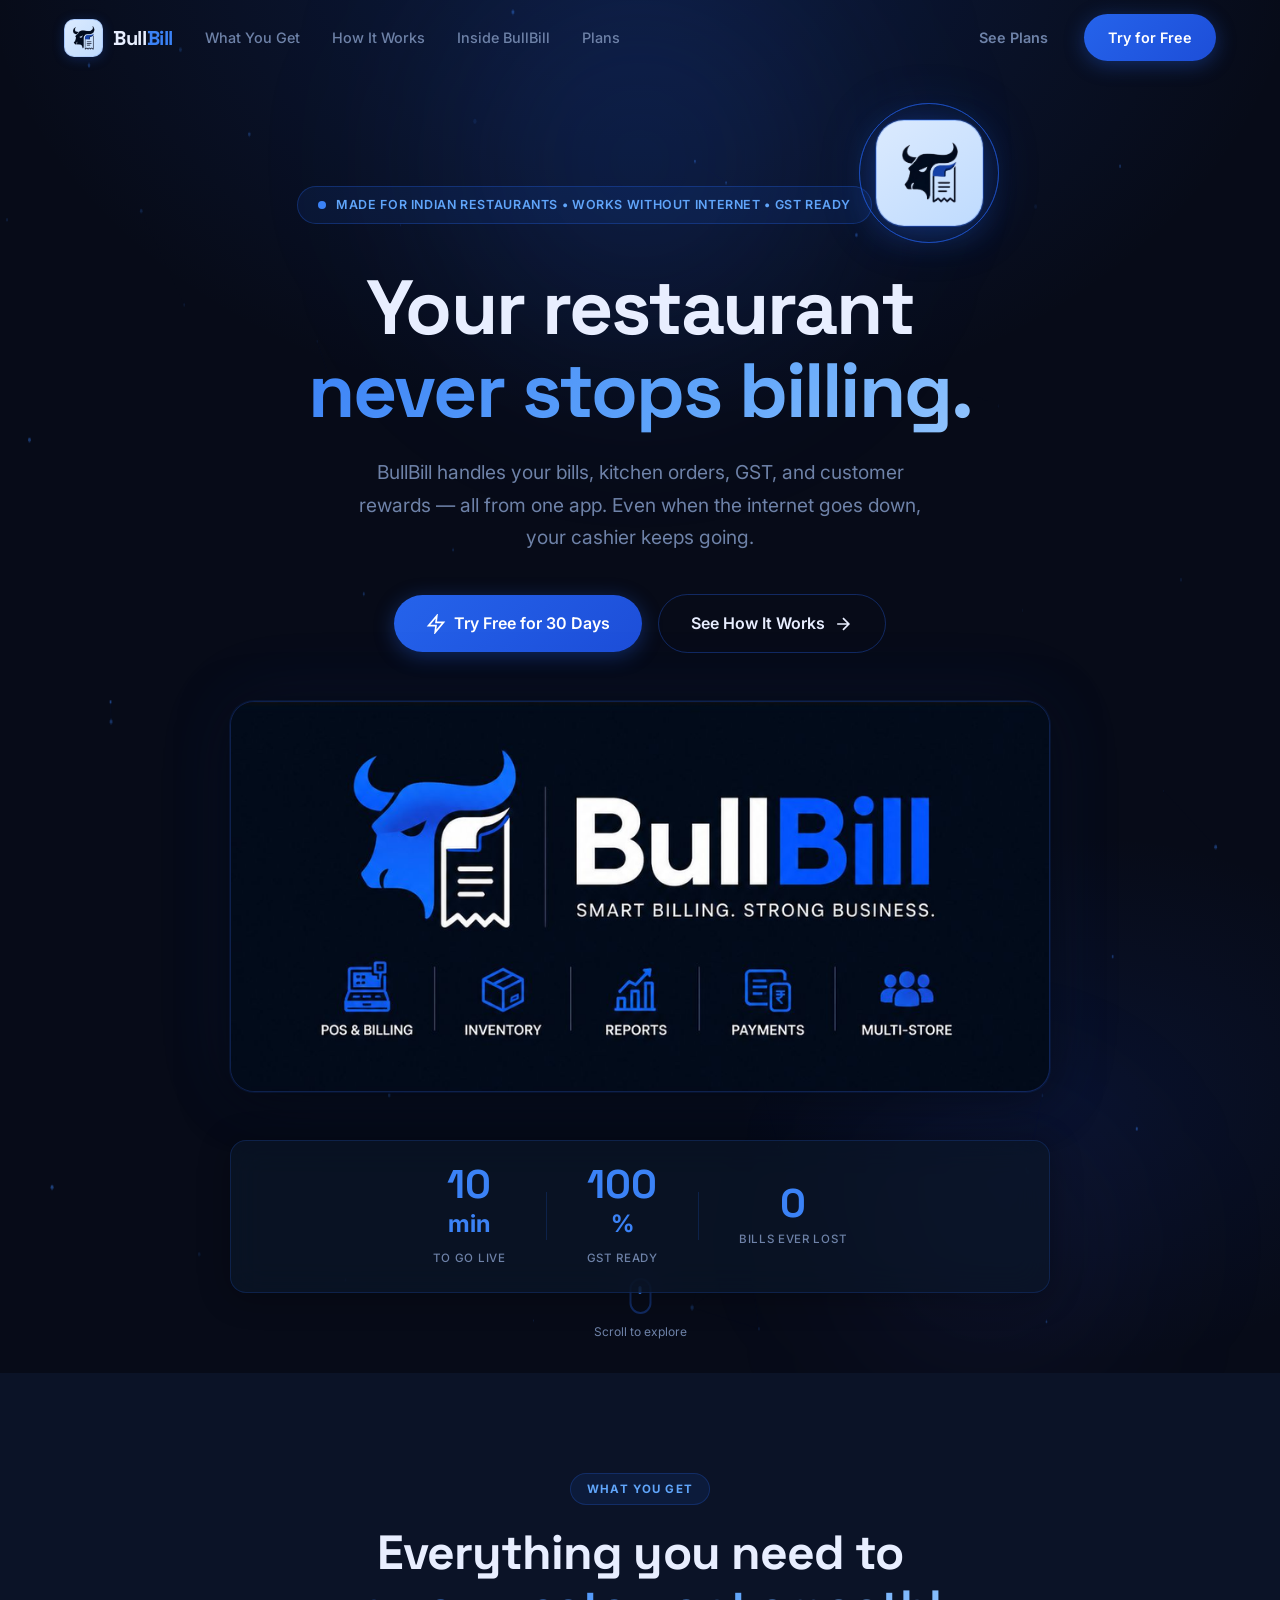
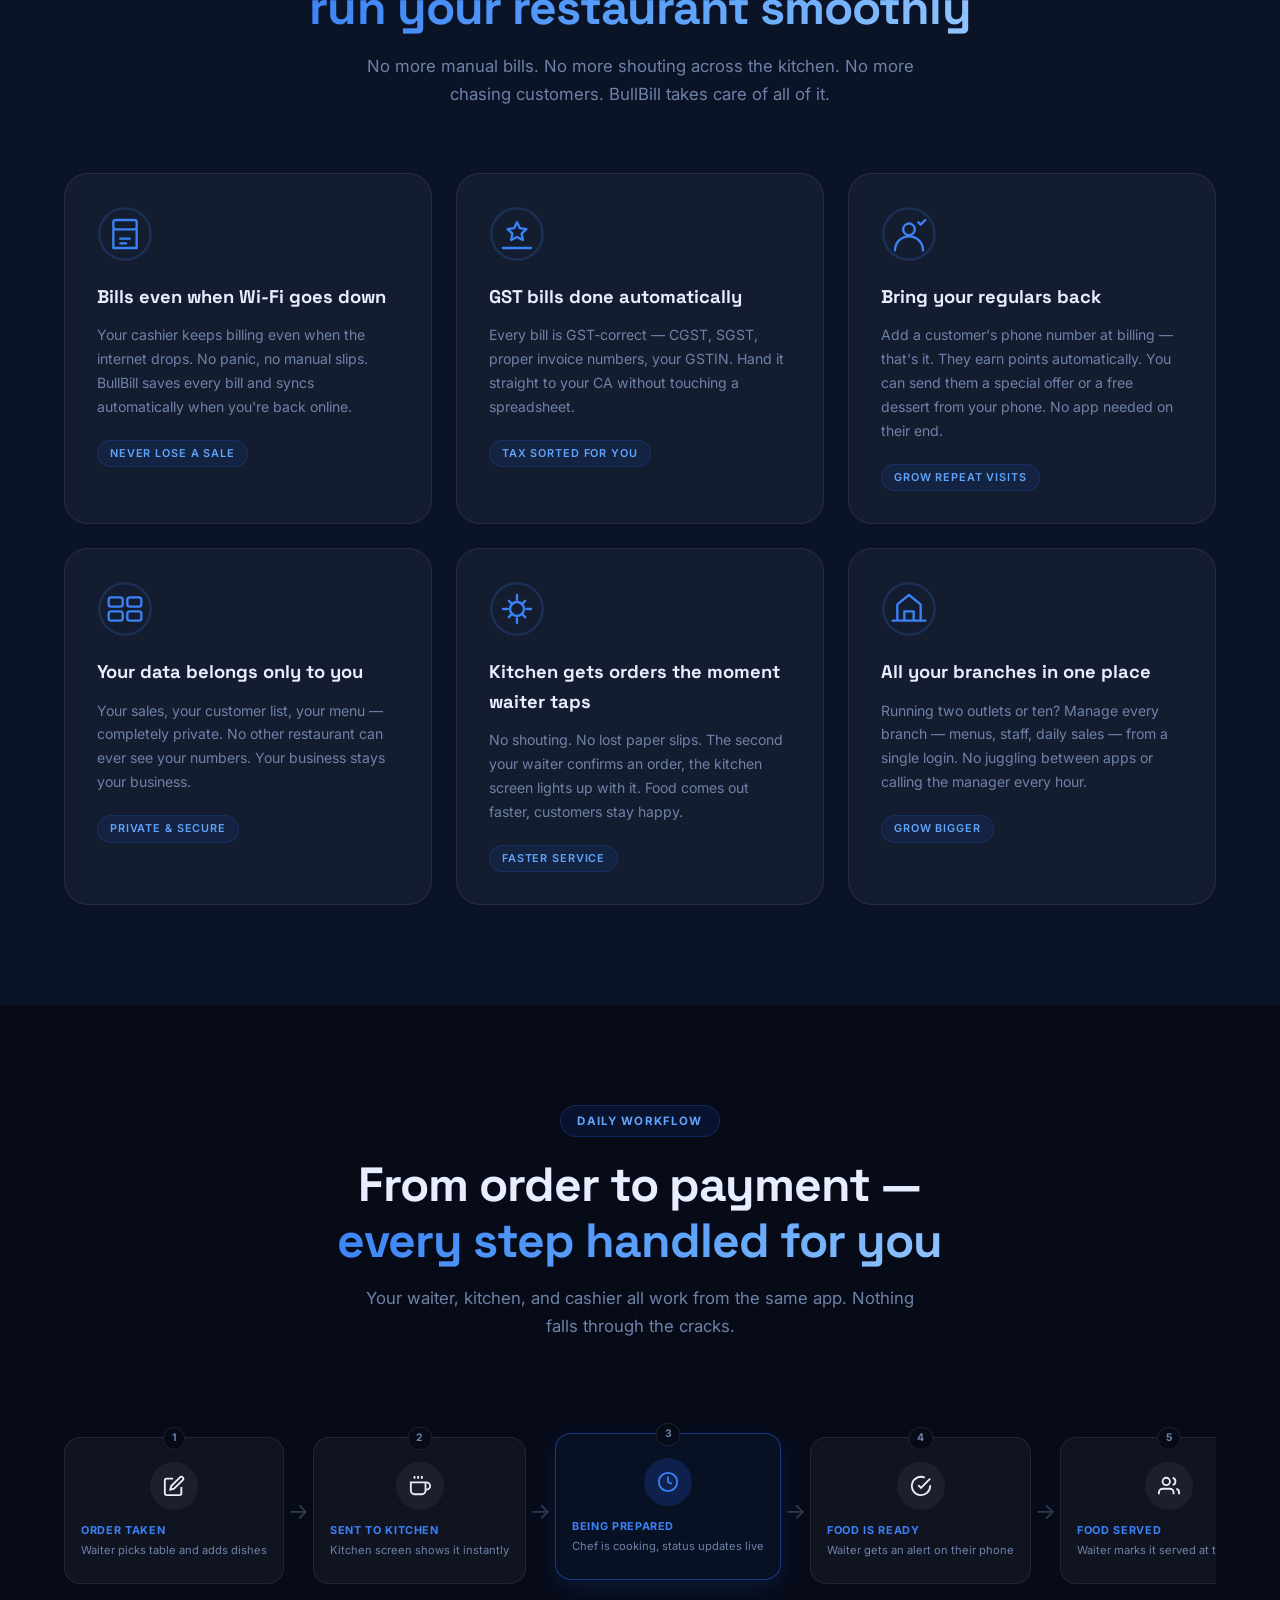
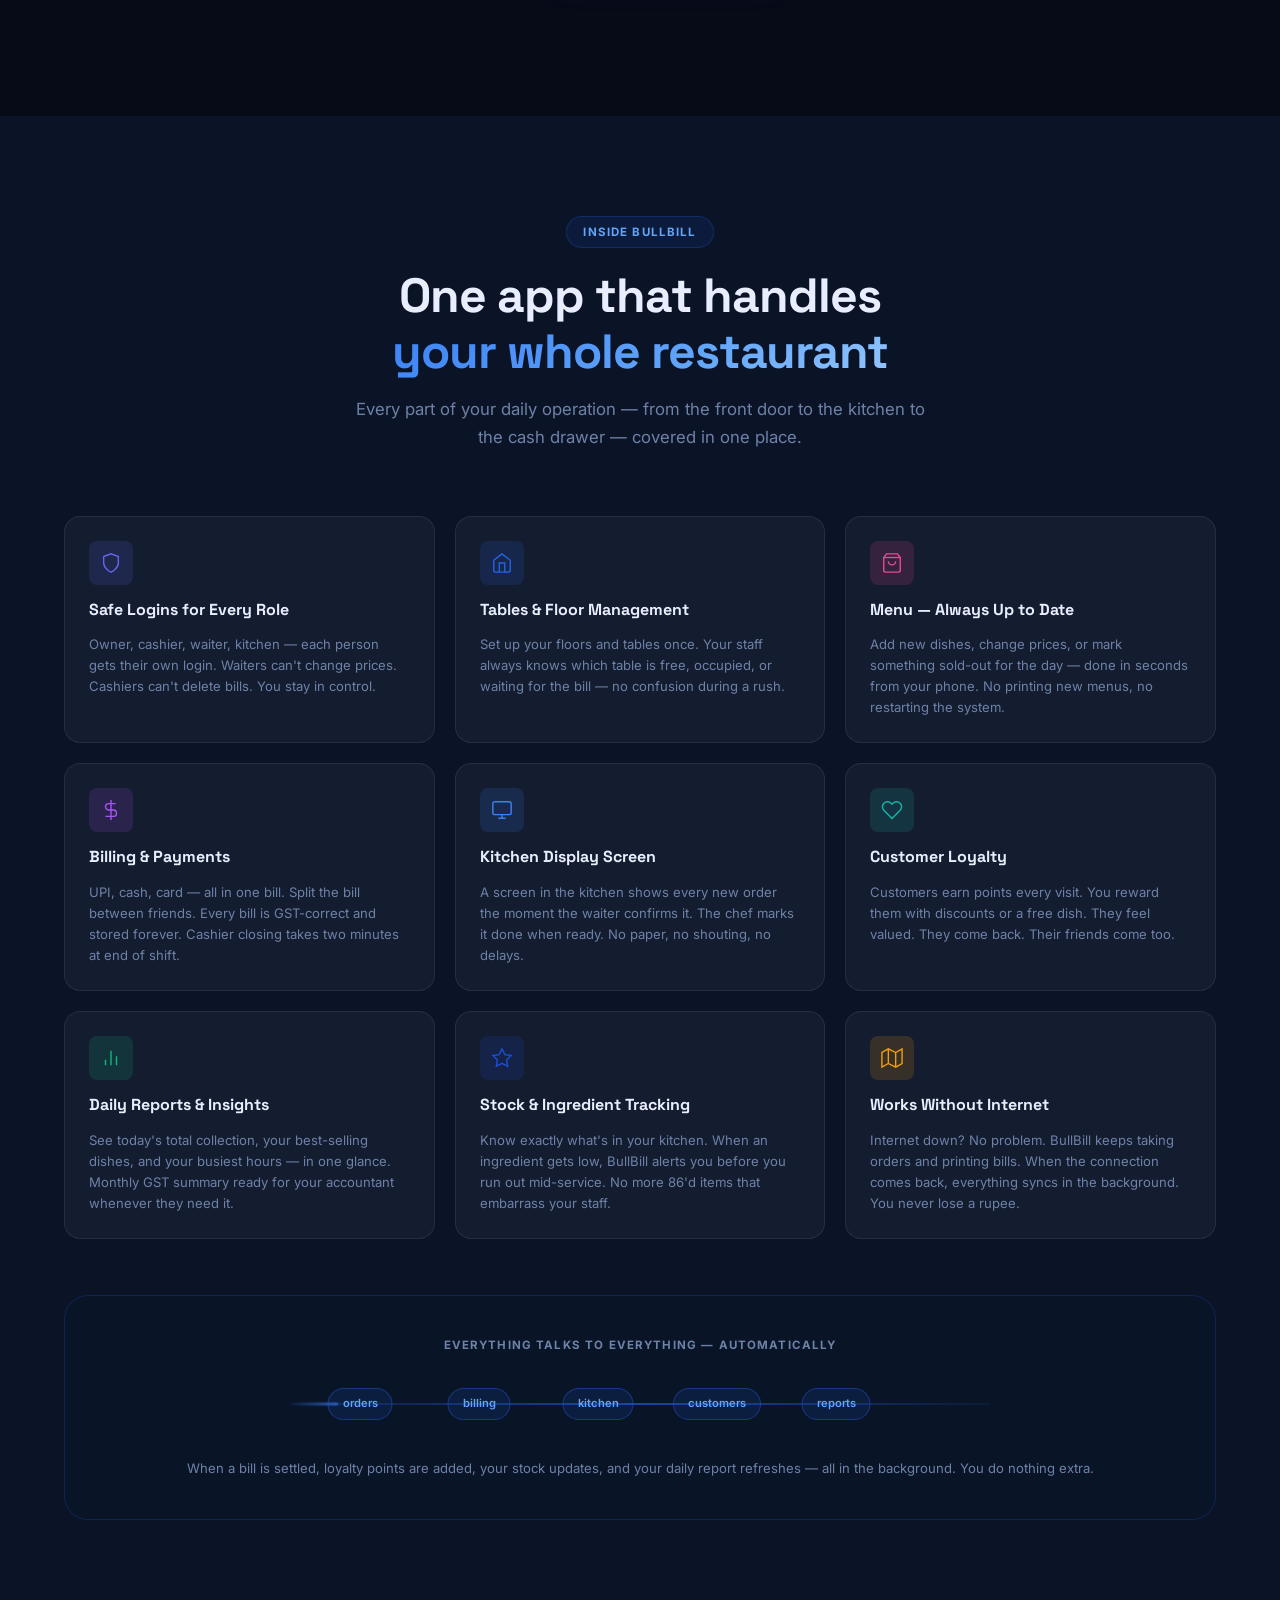
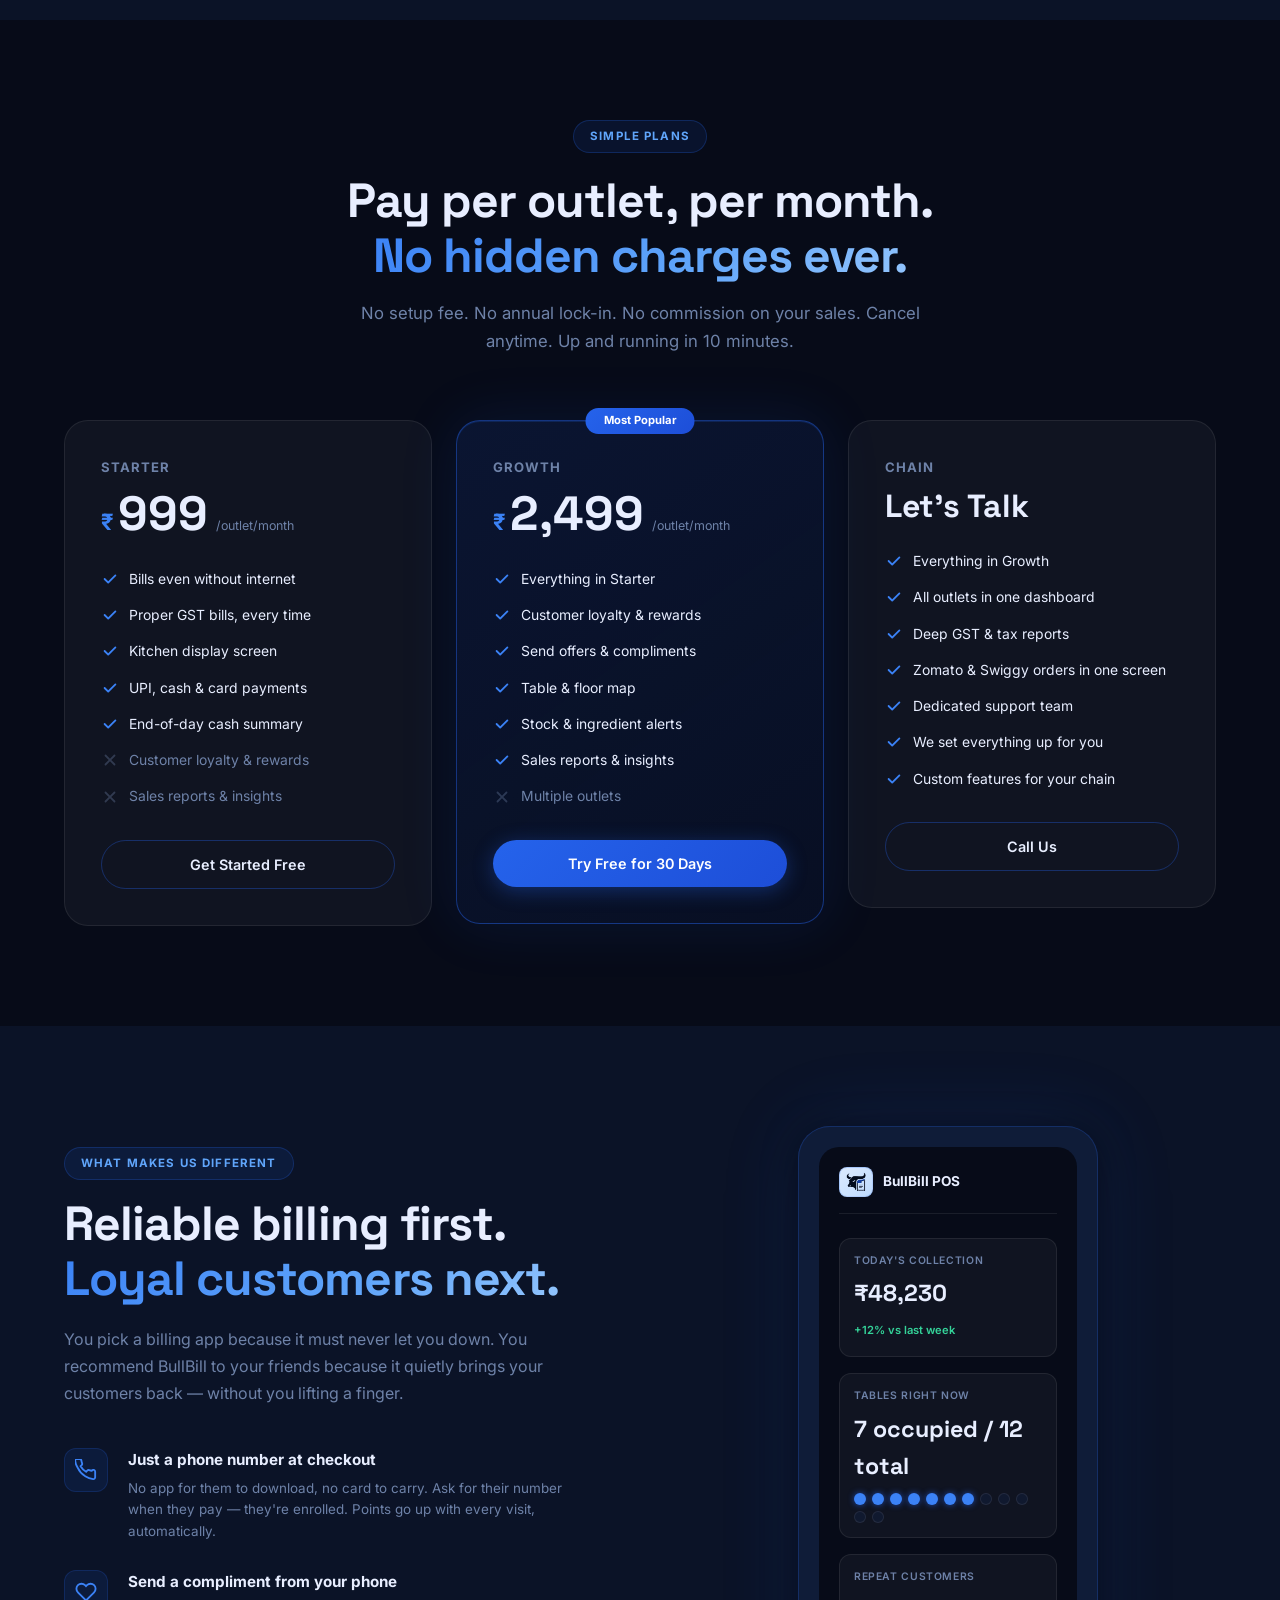
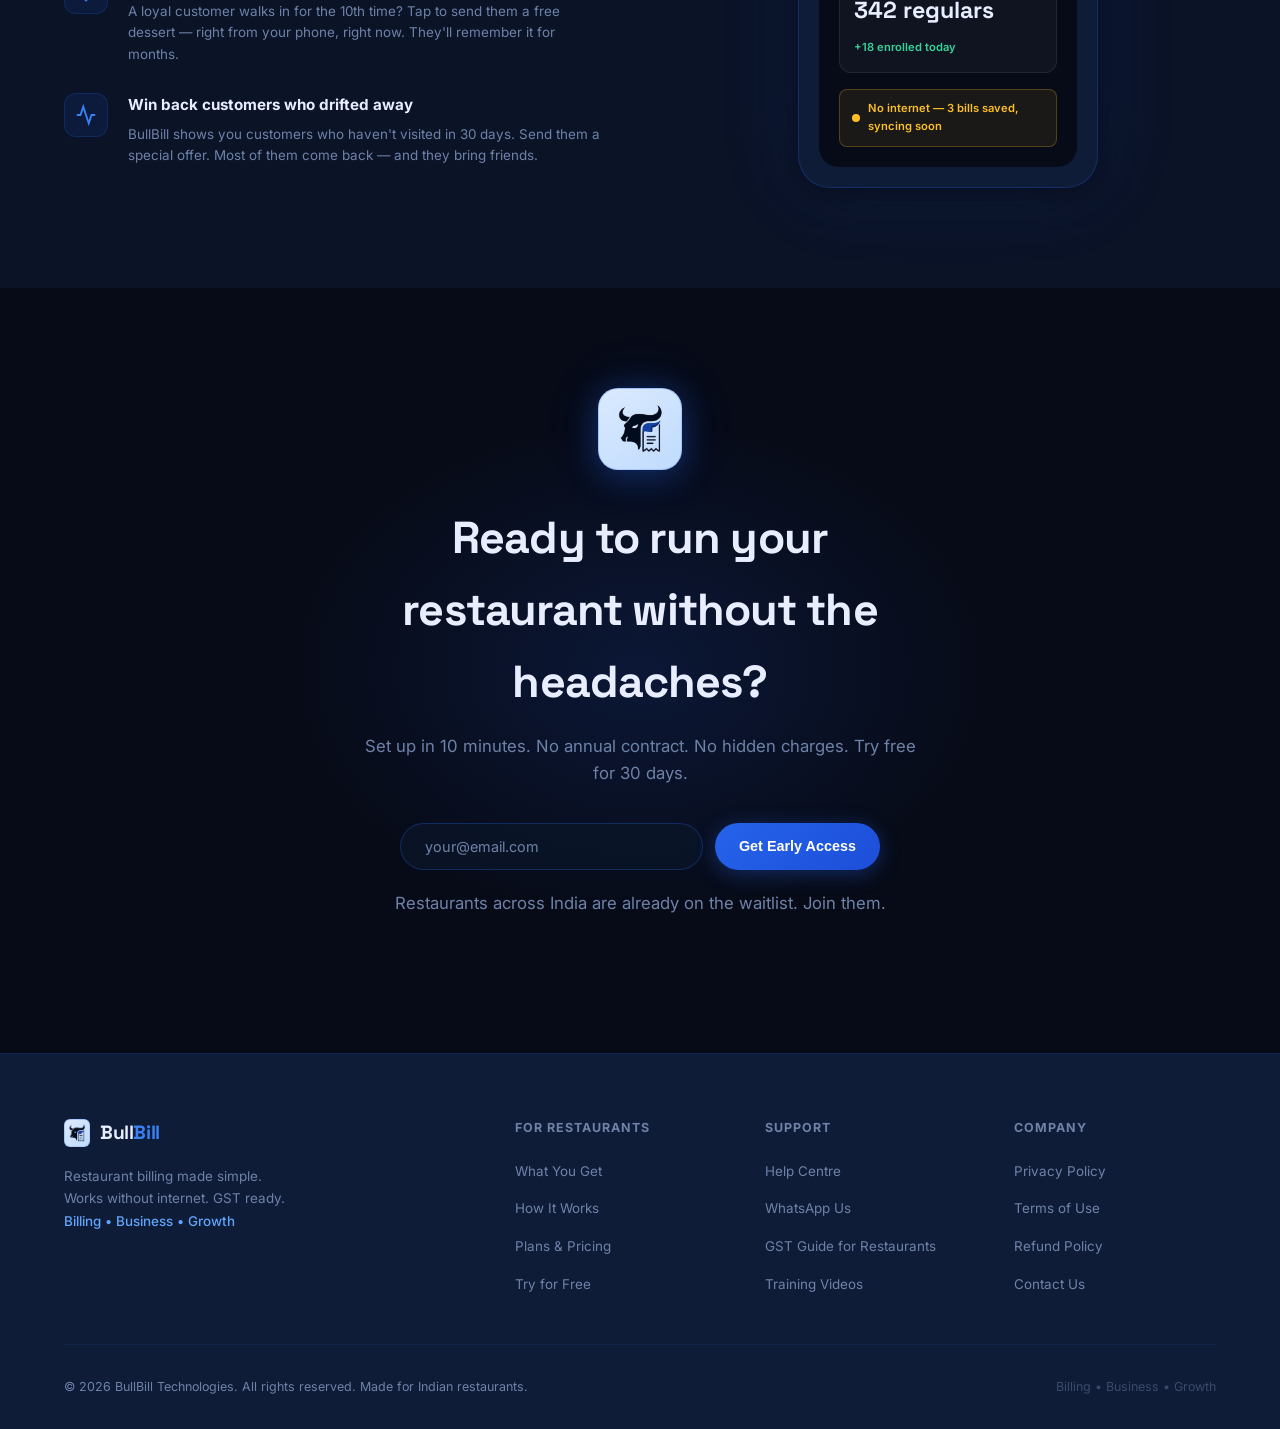
==== index.html @ 0c3f4cb0 "changes" ====
<!DOCTYPE html>
<html lang="en">
<head>
  <meta charset="UTF-8" />
  <meta name="viewport" content="width=device-width, initial-scale=1.0" />
  <title>BullBill — Billing App for Indian Restaurants</title>
  <meta name="description" content="BullBill is the billing app Indian restaurant owners trust. Works without internet, prints GST bills, manages tables and kitchen orders, and brings customers back with loyalty rewards." />
  <link rel="icon" type="image/png" href="assets/images/logo-icon.png" />
  <link rel="preconnect" href="https://fonts.googleapis.com" />
  <link rel="preconnect" href="https://fonts.gstatic.com" crossorigin />
  <link href="https://fonts.googleapis.com/css2?family=Inter:wght@300;400;500;600;700;800;900&family=Space+Grotesk:wght@400;500;600;700&display=swap" rel="stylesheet" />
  <link rel="stylesheet" href="assets/css/styles.css" />
</head>
<body>

  <!-- ─── NAVBAR ──────────────────────────────────────────────────── -->
  <nav class="navbar" id="navbar">
    <div class="nav-container">
      <a href="#" class="nav-logo">
        <div class="logo-badge">
          <img src="assets/images/logo-icon.png" alt="BullBill" class="logo-img" />
        </div>
        <span class="logo-wordmark">Bull<span>Bill</span></span>
      </a>
      <ul class="nav-links">
        <li><a href="#features">What You Get</a></li>
        <li><a href="#how-it-works">How It Works</a></li>
        <li><a href="#services">Inside BullBill</a></li>
        <li><a href="#pricing">Plans</a></li>
      </ul>
      <div class="nav-cta">
        <a href="#pricing" class="btn btn-ghost">See Plans</a>
        <a href="#contact" class="btn btn-primary">Try for Free</a>
      </div>
      <button class="nav-toggle" id="navToggle" aria-label="Toggle menu">
        <span></span><span></span><span></span>
      </button>
    </div>
  </nav>

  <!-- ─── HERO ────────────────────────────────────────────────────── -->
  <section class="hero" id="home">
    <canvas id="particleCanvas"></canvas>
    <div class="hero-glow hero-glow-1"></div>
    <div class="hero-glow hero-glow-2"></div>

    <div class="hero-content">
      <div class="hero-badge reveal">
        <span class="badge-dot"></span>
        Made for Indian restaurants &bull; Works without internet &bull; GST ready
      </div>

      <div class="hero-logo-wrap reveal delay-1">
        <div class="hero-logo-badge">
          <img src="assets/images/logo-icon.png" alt="BullBill" class="hero-logo" id="heroLogo" />
        </div>
        <div class="logo-ring ring-1"></div>
        <div class="logo-ring ring-2"></div>
        <div class="logo-ring ring-3"></div>
      </div>

      <h1 class="hero-title reveal delay-2">
        Your restaurant<br /><span class="gradient-text">never stops billing.</span>
      </h1>
      <p class="hero-subtitle reveal delay-3">
        BullBill handles your bills, kitchen orders, GST, and customer rewards —
        all from one app. Even when the internet goes down, your cashier keeps going.
      </p>

      <div class="hero-actions reveal delay-4">
        <a href="#contact" class="btn btn-primary btn-lg">
          <svg width="20" height="20" viewBox="0 0 24 24" fill="none" stroke="currentColor" stroke-width="2"><path d="M13 2L3 14h9l-1 8 10-12h-9l1-8z"/></svg>
          Try Free for 30 Days
        </a>
        <a href="#how-it-works" class="btn btn-outline btn-lg">
          See How It Works
          <svg width="20" height="20" viewBox="0 0 24 24" fill="none" stroke="currentColor" stroke-width="2"><path d="M5 12h14M12 5l7 7-7 7"/></svg>
        </a>
      </div>

      <!-- Brand banner showcase -->
      <div class="hero-brand-banner reveal delay-4">
        <img src="assets/images/logo-dark.png" alt="BullBill — Smart Billing. Strong Business." class="brand-banner-img" />
      </div>

      <div class="hero-stats reveal delay-5">
        <div class="stat-item">
          <span class="stat-num" data-target="10">0</span><span class="stat-unit"> min</span>
          <span class="stat-label">To Go Live</span>
        </div>
        <div class="stat-divider"></div>
        <div class="stat-item">
          <span class="stat-num" data-target="100">0</span><span class="stat-unit">%</span>
          <span class="stat-label">GST Ready</span>
        </div>
        <div class="stat-divider"></div>
        <div class="stat-item">
          <span class="stat-num" data-target="0">0</span><span class="stat-unit"></span>
          <span class="stat-label">Bills Ever Lost</span>
        </div>
      </div>
    </div>

    <div class="scroll-indicator">
      <div class="scroll-mouse">
        <div class="scroll-wheel"></div>
      </div>
      <span>Scroll to explore</span>
    </div>
  </section>

  <!-- ─── FEATURES ─────────────────────────────────────────────────── -->
  <section class="features" id="features">
    <div class="container">
      <div class="section-header">
        <span class="section-tag reveal">What You Get</span>
        <h2 class="section-title reveal delay-1">Everything you need to<br /><span class="gradient-text">run your restaurant smoothly</span></h2>
        <p class="section-subtitle reveal delay-2">No more manual bills. No more shouting across the kitchen. No more chasing customers. BullBill takes care of all of it.</p>
      </div>

      <div class="features-grid">

        <div class="feature-card reveal" data-delay="0">
          <div class="feature-icon">
            <svg viewBox="0 0 48 48" fill="none"><circle cx="24" cy="24" r="22" stroke="currentColor" stroke-width="2" opacity="0.2"/><path d="M16 12h16a2 2 0 012 2v4a2 2 0 01-2 2H16a2 2 0 01-2-2v-4a2 2 0 012-2z" stroke="currentColor" stroke-width="2" stroke-linejoin="round"/><path d="M14 20v16h20V20" stroke="currentColor" stroke-width="2" stroke-linejoin="round"/><path d="M20 28h8M20 32h5" stroke="currentColor" stroke-width="2" stroke-linecap="round"/></svg>
          </div>
          <h3>Bills even when Wi-Fi goes down</h3>
          <p>Your cashier keeps billing even when the internet drops. No panic, no manual slips. BullBill saves every bill and syncs automatically when you're back online.</p>
          <div class="feature-tag">Never lose a sale</div>
        </div>

        <div class="feature-card reveal" data-delay="100">
          <div class="feature-icon">
            <svg viewBox="0 0 48 48" fill="none"><circle cx="24" cy="24" r="22" stroke="currentColor" stroke-width="2" opacity="0.2"/><path d="M24 14l2.5 5 5.5.8-4 3.9.95 5.5L24 26.5l-4.95 2.7.95-5.5-4-3.9 5.5-.8L24 14z" stroke="currentColor" stroke-width="2" stroke-linejoin="round"/><path d="M12 36h24" stroke="currentColor" stroke-width="2" stroke-linecap="round"/></svg>
          </div>
          <h3>GST bills done automatically</h3>
          <p>Every bill is GST-correct — CGST, SGST, proper invoice numbers, your GSTIN. Hand it straight to your CA without touching a spreadsheet.</p>
          <div class="feature-tag">Tax sorted for you</div>
        </div>

        <div class="feature-card reveal" data-delay="200">
          <div class="feature-icon">
            <svg viewBox="0 0 48 48" fill="none"><circle cx="24" cy="24" r="22" stroke="currentColor" stroke-width="2" opacity="0.2"/><circle cx="24" cy="20" r="5" stroke="currentColor" stroke-width="2"/><path d="M12 38c0-6.627 5.373-12 12-12s12 5.373 12 12" stroke="currentColor" stroke-width="2" stroke-linecap="round"/><path d="M32 14l2 2 4-4" stroke="currentColor" stroke-width="2" stroke-linecap="round" stroke-linejoin="round"/></svg>
          </div>
          <h3>Bring your regulars back</h3>
          <p>Add a customer's phone number at billing — that's it. They earn points automatically. You can send them a special offer or a free dessert from your phone. No app needed on their end.</p>
          <div class="feature-tag">Grow repeat visits</div>
        </div>

        <div class="feature-card reveal" data-delay="0">
          <div class="feature-icon">
            <svg viewBox="0 0 48 48" fill="none"><circle cx="24" cy="24" r="22" stroke="currentColor" stroke-width="2" opacity="0.2"/><rect x="10" y="14" width="12" height="8" rx="2" stroke="currentColor" stroke-width="2"/><rect x="26" y="14" width="12" height="8" rx="2" stroke="currentColor" stroke-width="2"/><rect x="10" y="26" width="12" height="8" rx="2" stroke="currentColor" stroke-width="2"/><rect x="26" y="26" width="12" height="8" rx="2" stroke="currentColor" stroke-width="2"/></svg>
          </div>
          <h3>Your data belongs only to you</h3>
          <p>Your sales, your customer list, your menu — completely private. No other restaurant can ever see your numbers. Your business stays your business.</p>
          <div class="feature-tag">Private & secure</div>
        </div>

        <div class="feature-card reveal" data-delay="100">
          <div class="feature-icon">
            <svg viewBox="0 0 48 48" fill="none"><circle cx="24" cy="24" r="22" stroke="currentColor" stroke-width="2" opacity="0.2"/><path d="M24 12v4M24 32v4M12 24h4M32 24h4" stroke="currentColor" stroke-width="2" stroke-linecap="round"/><circle cx="24" cy="24" r="6" stroke="currentColor" stroke-width="2"/><path d="M17 17l2.8 2.8M28.2 28.2L31 31M17 31l2.8-2.8M28.2 19.8L31 17" stroke="currentColor" stroke-width="2" stroke-linecap="round"/></svg>
          </div>
          <h3>Kitchen gets orders the moment waiter taps</h3>
          <p>No shouting. No lost paper slips. The second your waiter confirms an order, the kitchen screen lights up with it. Food comes out faster, customers stay happy.</p>
          <div class="feature-tag">Faster service</div>
        </div>

        <div class="feature-card reveal" data-delay="200">
          <div class="feature-icon">
            <svg viewBox="0 0 48 48" fill="none"><circle cx="24" cy="24" r="22" stroke="currentColor" stroke-width="2" opacity="0.2"/><path d="M14 34V20l10-8 10 8v14" stroke="currentColor" stroke-width="2" stroke-linejoin="round"/><path d="M20 34v-8h8v8" stroke="currentColor" stroke-width="2" stroke-linejoin="round"/><path d="M10 34h28" stroke="currentColor" stroke-width="2" stroke-linecap="round"/></svg>
          </div>
          <h3>All your branches in one place</h3>
          <p>Running two outlets or ten? Manage every branch — menus, staff, daily sales — from a single login. No juggling between apps or calling the manager every hour.</p>
          <div class="feature-tag">Grow bigger</div>
        </div>

      </div>
    </div>
  </section>

  <!-- ─── ORDER LIFECYCLE ───────────────────────────────────────────── -->
  <section class="lifecycle" id="how-it-works">
    <div class="container">
      <div class="section-header">
        <span class="section-tag reveal">Daily Workflow</span>
        <h2 class="section-title reveal delay-1">From order to payment —<br /><span class="gradient-text">every step handled for you</span></h2>
        <p class="section-subtitle reveal delay-2">Your waiter, kitchen, and cashier all work from the same app. Nothing falls through the cracks.</p>
      </div>

      <div class="lifecycle-flow reveal delay-2">
        <div class="lifecycle-step" data-step="1">
          <div class="step-bubble">
            <svg viewBox="0 0 24 24" fill="none" stroke="currentColor" stroke-width="2"><path d="M11 4H4a2 2 0 00-2 2v14a2 2 0 002 2h14a2 2 0 002-2v-7"/><path d="M18.5 2.5a2.121 2.121 0 013 3L12 15l-4 1 1-4 9.5-9.5z"/></svg>
          </div>
          <div class="step-info">
            <span class="step-state">ORDER TAKEN</span>
            <span class="step-desc">Waiter picks table and adds dishes</span>
          </div>
        </div>
        <div class="step-arrow">→</div>

        <div class="lifecycle-step" data-step="2">
          <div class="step-bubble">
            <svg viewBox="0 0 24 24" fill="none" stroke="currentColor" stroke-width="2"><path d="M18 8h1a4 4 0 010 8h-1M2 8h16v9a4 4 0 01-4 4H6a4 4 0 01-4-4V8zM6 1v3M10 1v3M14 1v3"/></svg>
          </div>
          <div class="step-info">
            <span class="step-state">SENT TO KITCHEN</span>
            <span class="step-desc">Kitchen screen shows it instantly</span>
          </div>
        </div>
        <div class="step-arrow">→</div>

        <div class="lifecycle-step" data-step="3">
          <div class="step-bubble">
            <svg viewBox="0 0 24 24" fill="none" stroke="currentColor" stroke-width="2"><circle cx="12" cy="12" r="10"/><path d="M12 6v6l4 2"/></svg>
          </div>
          <div class="step-info">
            <span class="step-state">BEING PREPARED</span>
            <span class="step-desc">Chef is cooking, status updates live</span>
          </div>
        </div>
        <div class="step-arrow">→</div>

        <div class="lifecycle-step" data-step="4">
          <div class="step-bubble">
            <svg viewBox="0 0 24 24" fill="none" stroke="currentColor" stroke-width="2"><path d="M22 11.08V12a10 10 0 11-5.93-9.14"/><polyline points="22,4 12,14.01 9,11.01"/></svg>
          </div>
          <div class="step-info">
            <span class="step-state">FOOD IS READY</span>
            <span class="step-desc">Waiter gets an alert on their phone</span>
          </div>
        </div>
        <div class="step-arrow">→</div>

        <div class="lifecycle-step" data-step="5">
          <div class="step-bubble">
            <svg viewBox="0 0 24 24" fill="none" stroke="currentColor" stroke-width="2"><path d="M17 21v-2a4 4 0 00-4-4H5a4 4 0 00-4 4v2"/><circle cx="9" cy="7" r="4"/><path d="M23 21v-2a4 4 0 00-3-3.87M16 3.13a4 4 0 010 7.75"/></svg>
          </div>
          <div class="step-info">
            <span class="step-state">FOOD SERVED</span>
            <span class="step-desc">Waiter marks it served at the table</span>
          </div>
        </div>
        <div class="step-arrow">→</div>

        <div class="lifecycle-step" data-step="6">
          <div class="step-bubble">
            <svg viewBox="0 0 24 24" fill="none" stroke="currentColor" stroke-width="2"><rect x="1" y="4" width="22" height="16" rx="2" ry="2"/><line x1="1" y1="10" x2="23" y2="10"/></svg>
          </div>
          <div class="step-info">
            <span class="step-state">BILL READY</span>
            <span class="step-desc">GST bill in one tap — UPI, cash or card</span>
          </div>
        </div>
        <div class="step-arrow">→</div>

        <div class="lifecycle-step active" data-step="7">
          <div class="step-bubble">
            <svg viewBox="0 0 24 24" fill="none" stroke="currentColor" stroke-width="2"><polyline points="20 6 9 17 4 12"/></svg>
          </div>
          <div class="step-info">
            <span class="step-state">PAYMENT DONE</span>
            <span class="step-desc">Customer earns points. Reports update.</span>
          </div>
        </div>
      </div>
    </div>
  </section>

  <!-- ─── INSIDE BULLBILL ────────────────────────────────────────────── -->
  <section class="services-section" id="services">
    <div class="container">
      <div class="section-header">
        <span class="section-tag reveal">Inside BullBill</span>
        <h2 class="section-title reveal delay-1">One app that handles<br /><span class="gradient-text">your whole restaurant</span></h2>
        <p class="section-subtitle reveal delay-2">Every part of your daily operation — from the front door to the kitchen to the cash drawer — covered in one place.</p>
      </div>

      <div class="services-grid">
        <div class="service-card reveal" data-delay="0">
          <div class="service-icon" style="--icon-color:#6366f1">
            <svg viewBox="0 0 24 24" fill="none" stroke="currentColor" stroke-width="1.5"><path d="M12 22s8-4 8-10V5l-8-3-8 3v7c0 6 8 10 8 10z"/></svg>
          </div>
          <h4>Safe Logins for Every Role</h4>
          <p>Owner, cashier, waiter, kitchen — each person gets their own login. Waiters can't change prices. Cashiers can't delete bills. You stay in control.</p>
        </div>

        <div class="service-card reveal" data-delay="80">
          <div class="service-icon" style="--icon-color:#2563eb">
            <svg viewBox="0 0 24 24" fill="none" stroke="currentColor" stroke-width="1.5"><path d="M3 9l9-7 9 7v11a2 2 0 01-2 2H5a2 2 0 01-2-2z"/><polyline points="9 22 9 12 15 12 15 22"/></svg>
          </div>
          <h4>Tables & Floor Management</h4>
          <p>Set up your floors and tables once. Your staff always knows which table is free, occupied, or waiting for the bill — no confusion during a rush.</p>
        </div>

        <div class="service-card reveal" data-delay="160">
          <div class="service-icon" style="--icon-color:#ec4899">
            <svg viewBox="0 0 24 24" fill="none" stroke="currentColor" stroke-width="1.5"><path d="M6 2L3 6v14a2 2 0 002 2h14a2 2 0 002-2V6l-3-4z"/><line x1="3" y1="6" x2="21" y2="6"/><path d="M16 10a4 4 0 01-8 0"/></svg>
          </div>
          <h4>Menu — Always Up to Date</h4>
          <p>Add new dishes, change prices, or mark something sold-out for the day — done in seconds from your phone. No printing new menus, no restarting the system.</p>
        </div>

        <div class="service-card reveal" data-delay="240">
          <div class="service-icon" style="--icon-color:#a855f7">
            <svg viewBox="0 0 24 24" fill="none" stroke="currentColor" stroke-width="1.5"><line x1="12" y1="1" x2="12" y2="23"/><path d="M17 5H9.5a3.5 3.5 0 100 7h5a3.5 3.5 0 110 7H6"/></svg>
          </div>
          <h4>Billing & Payments</h4>
          <p>UPI, cash, card — all in one bill. Split the bill between friends. Every bill is GST-correct and stored forever. Cashier closing takes two minutes at end of shift.</p>
        </div>

        <div class="service-card reveal" data-delay="0">
          <div class="service-icon" style="--icon-color:#3b82f6">
            <svg viewBox="0 0 24 24" fill="none" stroke="currentColor" stroke-width="1.5"><rect x="2" y="3" width="20" height="14" rx="2" ry="2"/><line x1="8" y1="21" x2="16" y2="21"/><line x1="12" y1="17" x2="12" y2="21"/></svg>
          </div>
          <h4>Kitchen Display Screen</h4>
          <p>A screen in the kitchen shows every new order the moment the waiter confirms it. The chef marks it done when ready. No paper, no shouting, no delays.</p>
        </div>

        <div class="service-card reveal" data-delay="80">
          <div class="service-icon" style="--icon-color:#14b8a6">
            <svg viewBox="0 0 24 24" fill="none" stroke="currentColor" stroke-width="1.5"><path d="M20.84 4.61a5.5 5.5 0 00-7.78 0L12 5.67l-1.06-1.06a5.5 5.5 0 00-7.78 7.78l1.06 1.06L12 21.23l7.78-7.78 1.06-1.06a5.5 5.5 0 000-7.78z"/></svg>
          </div>
          <h4>Customer Loyalty</h4>
          <p>Customers earn points every visit. You reward them with discounts or a free dish. They feel valued. They come back. Their friends come too.</p>
        </div>

        <div class="service-card reveal" data-delay="160">
          <div class="service-icon" style="--icon-color:#10b981">
            <svg viewBox="0 0 24 24" fill="none" stroke="currentColor" stroke-width="1.5"><path d="M18 20V10M12 20V4M6 20v-6"/></svg>
          </div>
          <h4>Daily Reports & Insights</h4>
          <p>See today's total collection, your best-selling dishes, and your busiest hours — in one glance. Monthly GST summary ready for your accountant whenever they need it.</p>
        </div>

        <div class="service-card reveal" data-delay="240">
          <div class="service-icon" style="--icon-color:#1d4ed8">
            <svg viewBox="0 0 24 24" fill="none" stroke="currentColor" stroke-width="1.5"><path d="M12 2l3.09 6.26L22 9.27l-5 4.87 1.18 6.88L12 17.77l-6.18 3.25L7 14.14 2 9.27l6.91-1.01L12 2z"/></svg>
          </div>
          <h4>Stock & Ingredient Tracking</h4>
          <p>Know exactly what's in your kitchen. When an ingredient gets low, BullBill alerts you before you run out mid-service. No more 86'd items that embarrass your staff.</p>
        </div>

        <div class="service-card reveal" data-delay="80">
          <div class="service-icon" style="--icon-color:#f59e0b">
            <svg viewBox="0 0 24 24" fill="none" stroke="currentColor" stroke-width="1.5"><path d="M1 6v16l7-4 8 4 7-4V2l-7 4-8-4-7 4z M8 2v16 M16 6v16"/></svg>
          </div>
          <h4>Works Without Internet</h4>
          <p>Internet down? No problem. BullBill keeps taking orders and printing bills. When the connection comes back, everything syncs in the background. You never lose a rupee.</p>
        </div>
      </div>

      <div class="arch-diagram reveal delay-3">
        <div class="arch-label">Everything talks to everything — automatically</div>
        <div class="arch-bus">
          <div class="bus-line"></div>
          <div class="bus-pulse"></div>
          <div class="bus-node" style="left:10%">orders</div>
          <div class="bus-node" style="left:27%">billing</div>
          <div class="bus-node" style="left:44%">kitchen</div>
          <div class="bus-node" style="left:61%">customers</div>
          <div class="bus-node" style="left:78%">reports</div>
        </div>
        <p class="arch-note">When a bill is settled, loyalty points are added, your stock updates, and your daily report refreshes — all in the background. You do nothing extra.</p>
      </div>
    </div>
  </section>

  <!-- ─── PRICING ──────────────────────────────────────────────────── -->
  <section class="pricing" id="pricing">
    <div class="container">
      <div class="section-header">
        <span class="section-tag reveal">Simple Plans</span>
        <h2 class="section-title reveal delay-1">Pay per outlet, per month.<br /><span class="gradient-text">No hidden charges ever.</span></h2>
        <p class="section-subtitle reveal delay-2">No setup fee. No annual lock-in. No commission on your sales. Cancel anytime. Up and running in 10 minutes.</p>
      </div>

      <div class="pricing-grid">
        <div class="pricing-card reveal" data-delay="0">
          <div class="plan-header">
            <span class="plan-name">Starter</span>
            <div class="plan-price">
              <span class="currency">₹</span>
              <span class="amount">999</span>
              <span class="period">/outlet/month</span>
            </div>
          </div>
          <ul class="plan-features">
            <li><svg viewBox="0 0 20 20" fill="currentColor"><path fill-rule="evenodd" d="M16.707 5.293a1 1 0 010 1.414l-8 8a1 1 0 01-1.414 0l-4-4a1 1 0 011.414-1.414L8 12.586l7.293-7.293a1 1 0 011.414 0z" clip-rule="evenodd"/></svg> Bills even without internet</li>
            <li><svg viewBox="0 0 20 20" fill="currentColor"><path fill-rule="evenodd" d="M16.707 5.293a1 1 0 010 1.414l-8 8a1 1 0 01-1.414 0l-4-4a1 1 0 011.414-1.414L8 12.586l7.293-7.293a1 1 0 011.414 0z" clip-rule="evenodd"/></svg> Proper GST bills, every time</li>
            <li><svg viewBox="0 0 20 20" fill="currentColor"><path fill-rule="evenodd" d="M16.707 5.293a1 1 0 010 1.414l-8 8a1 1 0 01-1.414 0l-4-4a1 1 0 011.414-1.414L8 12.586l7.293-7.293a1 1 0 011.414 0z" clip-rule="evenodd"/></svg> Kitchen display screen</li>
            <li><svg viewBox="0 0 20 20" fill="currentColor"><path fill-rule="evenodd" d="M16.707 5.293a1 1 0 010 1.414l-8 8a1 1 0 01-1.414 0l-4-4a1 1 0 011.414-1.414L8 12.586l7.293-7.293a1 1 0 011.414 0z" clip-rule="evenodd"/></svg> UPI, cash & card payments</li>
            <li><svg viewBox="0 0 20 20" fill="currentColor"><path fill-rule="evenodd" d="M16.707 5.293a1 1 0 010 1.414l-8 8a1 1 0 01-1.414 0l-4-4a1 1 0 011.414-1.414L8 12.586l7.293-7.293a1 1 0 011.414 0z" clip-rule="evenodd"/></svg> End-of-day cash summary</li>
            <li class="muted"><svg viewBox="0 0 20 20" fill="currentColor"><path d="M4.293 4.293a1 1 0 011.414 0L10 8.586l4.293-4.293a1 1 0 111.414 1.414L11.414 10l4.293 4.293a1 1 0 01-1.414 1.414L10 11.414l-4.293 4.293a1 1 0 01-1.414-1.414L8.586 10 4.293 5.707a1 1 0 010-1.414z"/></svg> Customer loyalty & rewards</li>
            <li class="muted"><svg viewBox="0 0 20 20" fill="currentColor"><path d="M4.293 4.293a1 1 0 011.414 0L10 8.586l4.293-4.293a1 1 0 111.414 1.414L11.414 10l4.293 4.293a1 1 0 01-1.414 1.414L10 11.414l-4.293 4.293a1 1 0 01-1.414-1.414L8.586 10 4.293 5.707a1 1 0 010-1.414z"/></svg> Sales reports & insights</li>
          </ul>
          <a href="#contact" class="btn btn-outline plan-cta">Get Started Free</a>
        </div>

        <div class="pricing-card featured reveal" data-delay="150">
          <div class="plan-badge">Most Popular</div>
          <div class="plan-header">
            <span class="plan-name">Growth</span>
            <div class="plan-price">
              <span class="currency">₹</span>
              <span class="amount">2,499</span>
              <span class="period">/outlet/month</span>
            </div>
          </div>
          <ul class="plan-features">
            <li><svg viewBox="0 0 20 20" fill="currentColor"><path fill-rule="evenodd" d="M16.707 5.293a1 1 0 010 1.414l-8 8a1 1 0 01-1.414 0l-4-4a1 1 0 011.414-1.414L8 12.586l7.293-7.293a1 1 0 011.414 0z" clip-rule="evenodd"/></svg> Everything in Starter</li>
            <li><svg viewBox="0 0 20 20" fill="currentColor"><path fill-rule="evenodd" d="M16.707 5.293a1 1 0 010 1.414l-8 8a1 1 0 01-1.414 0l-4-4a1 1 0 011.414-1.414L8 12.586l7.293-7.293a1 1 0 011.414 0z" clip-rule="evenodd"/></svg> Customer loyalty & rewards</li>
            <li><svg viewBox="0 0 20 20" fill="currentColor"><path fill-rule="evenodd" d="M16.707 5.293a1 1 0 010 1.414l-8 8a1 1 0 01-1.414 0l-4-4a1 1 0 011.414-1.414L8 12.586l7.293-7.293a1 1 0 011.414 0z" clip-rule="evenodd"/></svg> Send offers & compliments</li>
            <li><svg viewBox="0 0 20 20" fill="currentColor"><path fill-rule="evenodd" d="M16.707 5.293a1 1 0 010 1.414l-8 8a1 1 0 01-1.414 0l-4-4a1 1 0 011.414-1.414L8 12.586l7.293-7.293a1 1 0 011.414 0z" clip-rule="evenodd"/></svg> Table & floor map</li>
            <li><svg viewBox="0 0 20 20" fill="currentColor"><path fill-rule="evenodd" d="M16.707 5.293a1 1 0 010 1.414l-8 8a1 1 0 01-1.414 0l-4-4a1 1 0 011.414-1.414L8 12.586l7.293-7.293a1 1 0 011.414 0z" clip-rule="evenodd"/></svg> Stock & ingredient alerts</li>
            <li><svg viewBox="0 0 20 20" fill="currentColor"><path fill-rule="evenodd" d="M16.707 5.293a1 1 0 010 1.414l-8 8a1 1 0 01-1.414 0l-4-4a1 1 0 011.414-1.414L8 12.586l7.293-7.293a1 1 0 011.414 0z" clip-rule="evenodd"/></svg> Sales reports & insights</li>
            <li class="muted"><svg viewBox="0 0 20 20" fill="currentColor"><path d="M4.293 4.293a1 1 0 011.414 0L10 8.586l4.293-4.293a1 1 0 111.414 1.414L11.414 10l4.293 4.293a1 1 0 01-1.414 1.414L10 11.414l-4.293 4.293a1 1 0 01-1.414-1.414L8.586 10 4.293 5.707a1 1 0 010-1.414z"/></svg> Multiple outlets</li>
          </ul>
          <a href="#contact" class="btn btn-primary plan-cta">Try Free for 30 Days</a>
        </div>

        <div class="pricing-card reveal" data-delay="300">
          <div class="plan-header">
            <span class="plan-name">Chain</span>
            <div class="plan-price">
              <span class="amount" style="font-size:2rem;">Let's Talk</span>
            </div>
          </div>
          <ul class="plan-features">
            <li><svg viewBox="0 0 20 20" fill="currentColor"><path fill-rule="evenodd" d="M16.707 5.293a1 1 0 010 1.414l-8 8a1 1 0 01-1.414 0l-4-4a1 1 0 011.414-1.414L8 12.586l7.293-7.293a1 1 0 011.414 0z" clip-rule="evenodd"/></svg> Everything in Growth</li>
            <li><svg viewBox="0 0 20 20" fill="currentColor"><path fill-rule="evenodd" d="M16.707 5.293a1 1 0 010 1.414l-8 8a1 1 0 01-1.414 0l-4-4a1 1 0 011.414-1.414L8 12.586l7.293-7.293a1 1 0 011.414 0z" clip-rule="evenodd"/></svg> All outlets in one dashboard</li>
            <li><svg viewBox="0 0 20 20" fill="currentColor"><path fill-rule="evenodd" d="M16.707 5.293a1 1 0 010 1.414l-8 8a1 1 0 01-1.414 0l-4-4a1 1 0 011.414-1.414L8 12.586l7.293-7.293a1 1 0 011.414 0z" clip-rule="evenodd"/></svg> Deep GST & tax reports</li>
            <li><svg viewBox="0 0 20 20" fill="currentColor"><path fill-rule="evenodd" d="M16.707 5.293a1 1 0 010 1.414l-8 8a1 1 0 01-1.414 0l-4-4a1 1 0 011.414-1.414L8 12.586l7.293-7.293a1 1 0 011.414 0z" clip-rule="evenodd"/></svg> Zomato & Swiggy orders in one screen</li>
            <li><svg viewBox="0 0 20 20" fill="currentColor"><path fill-rule="evenodd" d="M16.707 5.293a1 1 0 010 1.414l-8 8a1 1 0 01-1.414 0l-4-4a1 1 0 011.414-1.414L8 12.586l7.293-7.293a1 1 0 011.414 0z" clip-rule="evenodd"/></svg> Dedicated support team</li>
            <li><svg viewBox="0 0 20 20" fill="currentColor"><path fill-rule="evenodd" d="M16.707 5.293a1 1 0 010 1.414l-8 8a1 1 0 01-1.414 0l-4-4a1 1 0 011.414-1.414L8 12.586l7.293-7.293a1 1 0 011.414 0z" clip-rule="evenodd"/></svg> We set everything up for you</li>
            <li><svg viewBox="0 0 20 20" fill="currentColor"><path fill-rule="evenodd" d="M16.707 5.293a1 1 0 010 1.414l-8 8a1 1 0 01-1.414 0l-4-4a1 1 0 011.414-1.414L8 12.586l7.293-7.293a1 1 0 011.414 0z" clip-rule="evenodd"/></svg> Custom features for your chain</li>
          </ul>
          <a href="#contact" class="btn btn-outline plan-cta">Call Us</a>
        </div>
      </div>
    </div>
  </section>

  <!-- ─── WHY BULLBILL ──────────────────────────────────────────────── -->
  <section class="why-section">
    <div class="container">
      <div class="why-grid">
        <div class="why-content reveal">
          <span class="section-tag">What Makes Us Different</span>
          <h2 class="section-title">Reliable billing first.<br /><span class="gradient-text">Loyal customers next.</span></h2>
          <p>You pick a billing app because it must never let you down. You recommend BullBill to your friends because it quietly brings your customers back — without you lifting a finger.</p>

          <div class="why-points">
            <div class="why-point">
              <div class="why-icon">
                <svg viewBox="0 0 24 24" fill="none" stroke="currentColor" stroke-width="2"><path d="M22 16.92v3a2 2 0 01-2.18 2 19.79 19.79 0 01-8.63-3.07A19.5 19.5 0 013.07 9.81 19.79 19.79 0 01.02 1.18 2 2 0 012 0h3a2 2 0 012 1.72c.127.96.361 1.903.7 2.81a2 2 0 01-.45 2.11L6.09 7.91a16 16 0 006 6l1.27-1.27a2 2 0 012.11-.45c.907.339 1.85.573 2.81.7A2 2 0 0122 14z"/></svg>
              </div>
              <div>
                <h4>Just a phone number at checkout</h4>
                <p>No app for them to download, no card to carry. Ask for their number when they pay — they're enrolled. Points go up with every visit, automatically.</p>
              </div>
            </div>

            <div class="why-point">
              <div class="why-icon">
                <svg viewBox="0 0 24 24" fill="none" stroke="currentColor" stroke-width="2"><path d="M20.84 4.61a5.5 5.5 0 00-7.78 0L12 5.67l-1.06-1.06a5.5 5.5 0 00-7.78 7.78l1.06 1.06L12 21.23l7.78-7.78 1.06-1.06a5.5 5.5 0 000-7.78z"/></svg>
              </div>
              <div>
                <h4>Send a compliment from your phone</h4>
                <p>A loyal customer walks in for the 10th time? Tap to send them a free dessert — right from your phone, right now. They'll remember it for months.</p>
              </div>
            </div>

            <div class="why-point">
              <div class="why-icon">
                <svg viewBox="0 0 24 24" fill="none" stroke="currentColor" stroke-width="2"><polyline points="22 12 18 12 15 21 9 3 6 12 2 12"/></svg>
              </div>
              <div>
                <h4>Win back customers who drifted away</h4>
                <p>BullBill shows you customers who haven't visited in 30 days. Send them a special offer. Most of them come back — and they bring friends.</p>
              </div>
            </div>
          </div>
        </div>

        <div class="why-visual reveal delay-2">
          <div class="phone-mockup">
            <div class="phone-screen">
              <div class="phone-header">
                <div class="phone-logo-badge">
                  <img src="assets/images/logo-icon.png" alt="BullBill" class="phone-logo" />
                </div>
                <span>BullBill POS</span>
              </div>
              <div class="phone-content">
                <div class="phone-stat">
                  <span class="ps-label">Today's Collection</span>
                  <span class="ps-value">₹48,230</span>
                  <span class="ps-change positive">+12% vs last week</span>
                </div>
                <div class="phone-stat">
                  <span class="ps-label">Tables Right Now</span>
                  <span class="ps-value">7 occupied / 12 total</span>
                  <div class="table-dots">
                    <span class="dot active"></span><span class="dot active"></span>
                    <span class="dot active"></span><span class="dot active"></span>
                    <span class="dot active"></span><span class="dot active"></span>
                    <span class="dot active"></span><span class="dot empty"></span>
                    <span class="dot empty"></span><span class="dot empty"></span>
                    <span class="dot empty"></span><span class="dot empty"></span>
                  </div>
                </div>
                <div class="phone-stat">
                  <span class="ps-label">Repeat Customers</span>
                  <span class="ps-value">342 regulars</span>
                  <span class="ps-change positive">+18 enrolled today</span>
                </div>
                <div class="phone-offline-badge">
                  <span class="offline-dot"></span>
                  No internet — 3 bills saved, syncing soon
                </div>
              </div>
            </div>
          </div>
        </div>
      </div>
    </div>
  </section>

  <!-- ─── CTA / CONTACT ──────────────────────────────────────────────── -->
  <section class="cta-section" id="contact">
    <div class="cta-glow"></div>
    <div class="container">
      <div class="cta-content reveal">
        <div class="cta-logo-wrap">
          <img src="assets/images/logo-icon.png" alt="BullBill" class="cta-logo" />
        </div>
        <h2>Ready to run your restaurant without the headaches?</h2>
        <p>Set up in 10 minutes. No annual contract. No hidden charges. Try free for 30 days.</p>
        <form class="cta-form" id="ctaForm">
          <input type="email" id="ctaEmail" name="email" placeholder="your@email.com" required />
          <button type="submit" class="btn btn-primary" id="ctaBtn">Get Early Access</button>
        </form>
        <p class="cta-note" id="ctaNote">Restaurants across India are already on the waitlist. Join them.</p>
      </div>
    </div>
  </section>

  <!-- ─── FOOTER ──────────────────────────────────────────────────────── -->
  <footer class="footer">
    <div class="container">
      <div class="footer-grid">
        <div class="footer-brand">
          <div class="footer-logo-wrap">
            <img src="assets/images/logo-icon.png" alt="BullBill" class="footer-logo-icon" />
            <span class="footer-wordmark">Bull<span>Bill</span></span>
          </div>
          <p>Restaurant billing made simple.<br />Works without internet. GST ready.<br /><em>Billing &bull; Business &bull; Growth</em></p>
        </div>
        <div class="footer-links">
          <h5>For Restaurants</h5>
          <ul>
            <li><a href="#features">What You Get</a></li>
            <li><a href="#how-it-works">How It Works</a></li>
            <li><a href="#pricing">Plans & Pricing</a></li>
            <li><a href="#contact">Try for Free</a></li>
          </ul>
        </div>
        <div class="footer-links">
          <h5>Support</h5>
          <ul>
            <li><a href="contact.html">Help Centre</a></li>
            <li><a href="https://wa.me/919790589401" target="_blank" rel="noopener">WhatsApp Us</a></li>
            <li><a href="contact.html">GST Guide for Restaurants</a></li>
            <li><a href="contact.html">Training Videos</a></li>
          </ul>
        </div>
        <div class="footer-links">
          <h5>Company</h5>
          <ul>
            <li><a href="privacy-policy.html">Privacy Policy</a></li>
            <li><a href="terms-of-use.html">Terms of Use</a></li>
            <li><a href="refund-policy.html">Refund Policy</a></li>
            <li><a href="contact.html">Contact Us</a></li>
          </ul>
        </div>
      </div>
      <div class="footer-bottom">
        <p>&copy; 2026 BullBill Technologies. All rights reserved. Made for Indian restaurants.</p>
        <p class="footer-stack">Billing &bull; Business &bull; Growth</p>
      </div>
    </div>
  </footer>

  <script src="assets/js/script.js"></script>
</body>
</html>
---- assets/css/styles.css ----
/* ─── RESET & BASE ──────────────────────────────────────────────── */
*, *::before, *::after { box-sizing: border-box; margin: 0; padding: 0; }

:root {
  /* BullBill Brand Colors extracted from logo:
     Bull body / brand bg  → deep navy  #0a1628
     Receipt / "Bill" text → royal blue #2557e0
     Bright accent         → #3b82f6    */
  --bg:          #070b18;   /* deepest dark navy */
  --bg-2:        #0b1327;   /* section alternate */
  --bg-3:        #0f1c38;   /* card / footer */
  --surface:     rgba(255,255,255,0.04);
  --surface-hover: rgba(37,99,235,0.07);
  --border:      rgba(255,255,255,0.08);
  --border-hover: rgba(37,99,235,0.35);

  /* Primary = royal blue matching logo's "Bill" and receipt element */
  --primary:       #2563eb;
  --primary-light: #3b82f6;
  --primary-dark:  #1d4ed8;
  --primary-glow:  rgba(37,99,235,0.35);

  --accent:        #60a5fa;  /* sky blue for subtle highlights */
  --navy:          #0a1628;  /* bull body dark navy */

  --text:       #e8eeff;     /* blue-tinted white */
  --text-muted: #6e82a8;     /* blue-gray muted */

  --radius:    16px;
  --radius-sm: 8px;
  --radius-lg: 24px;
  --shadow:    0 4px 32px rgba(0,0,0,0.5);
  --shadow-glow: 0 0 80px rgba(37,99,235,0.15);
  --transition: 0.3s cubic-bezier(0.4, 0, 0.2, 1);
}

html { scroll-behavior: smooth; }

body {
  font-family: 'Inter', -apple-system, BlinkMacSystemFont, sans-serif;
  background: var(--bg);
  color: var(--text);
  line-height: 1.6;
  overflow-x: hidden;
  -webkit-font-smoothing: antialiased;
}

.container { max-width: 1200px; margin: 0 auto; padding: 0 24px; }
img { max-width: 100%; display: block; }
a { text-decoration: none; color: inherit; }

/* ─── TYPOGRAPHY ────────────────────────────────────────────────── */
.gradient-text {
  background: linear-gradient(135deg, var(--primary-light) 0%, var(--accent) 60%, #93c5fd 100%);
  -webkit-background-clip: text;
  -webkit-text-fill-color: transparent;
  background-clip: text;
}

/* ─── BUTTONS ───────────────────────────────────────────────────── */
.btn {
  display: inline-flex;
  align-items: center;
  gap: 8px;
  padding: 12px 24px;
  border-radius: 50px;
  font-weight: 600;
  font-size: 0.9rem;
  cursor: pointer;
  border: none;
  transition: var(--transition);
  white-space: nowrap;
  position: relative;
  overflow: hidden;
}

.btn::after {
  content: '';
  position: absolute;
  inset: 0;
  background: rgba(255,255,255,0.08);
  opacity: 0;
  transition: opacity var(--transition);
}

.btn:hover::after { opacity: 1; }

.btn-primary {
  background: linear-gradient(135deg, var(--primary), var(--primary-dark));
  color: #fff;
  box-shadow: 0 4px 20px var(--primary-glow);
}

.btn-primary:hover {
  transform: translateY(-2px);
  box-shadow: 0 8px 32px rgba(37,99,235,0.55);
}

.btn-outline {
  background: transparent;
  color: var(--text);
  border: 1px solid var(--border-hover);
}

.btn-outline:hover {
  background: var(--surface-hover);
  border-color: var(--primary);
  color: var(--primary-light);
  transform: translateY(-2px);
}

.btn-ghost {
  background: transparent;
  color: var(--text-muted);
}

.btn-ghost:hover { color: var(--text); }
.btn-lg { padding: 16px 32px; font-size: 1rem; }

/* ─── NAVBAR ────────────────────────────────────────────────────── */
.navbar {
  position: fixed;
  top: 0; left: 0; right: 0;
  z-index: 1000;
  padding: 14px 0;
  transition: background var(--transition), border-color var(--transition), backdrop-filter var(--transition);
  border-bottom: 1px solid transparent;
}

.navbar.scrolled {
  background: rgba(7,11,24,0.92);
  border-color: rgba(37,99,235,0.15);
  backdrop-filter: blur(20px);
  -webkit-backdrop-filter: blur(20px);
}

.nav-container {
  max-width: 1200px;
  margin: 0 auto;
  padding: 0 24px;
  display: flex;
  align-items: center;
  gap: 32px;
}

/* Logo in navbar: icon inside white badge + wordmark text */
.nav-logo {
  display: flex;
  align-items: center;
  gap: 10px;
  flex-shrink: 0;
}

.logo-badge {
  background: linear-gradient(135deg, #dbeafe, #bfdbfe);
  border-radius: 10px;
  padding: 4px 6px;
  display: flex;
  align-items: center;
  justify-content: center;
  box-shadow: 0 2px 12px rgba(37,99,235,0.25);
  border: 1px solid rgba(37,99,235,0.2);
}

.logo-img {
  height: 28px;
  width: auto;
  display: block;
}

.logo-wordmark {
  font-family: 'Space Grotesk', sans-serif;
  font-size: 1.25rem;
  font-weight: 800;
  color: var(--text);
  letter-spacing: -0.02em;
}

.logo-wordmark span { color: var(--primary-light); }

.nav-links {
  display: flex;
  list-style: none;
  gap: 32px;
  flex: 1;
}

.nav-links a {
  color: var(--text-muted);
  font-size: 0.9rem;
  font-weight: 500;
  transition: color var(--transition);
  position: relative;
}

.nav-links a::after {
  content: '';
  position: absolute;
  bottom: -4px; left: 0;
  width: 0; height: 2px;
  background: var(--primary-light);
  transition: width var(--transition);
  border-radius: 2px;
}

.nav-links a:hover { color: var(--text); }
.nav-links a:hover::after { width: 100%; }

.nav-cta { display: flex; align-items: center; gap: 12px; flex-shrink: 0; }

.nav-toggle {
  display: none;
  flex-direction: column;
  gap: 5px;
  background: none;
  border: none;
  cursor: pointer;
  padding: 4px;
}

.nav-toggle span {
  display: block;
  width: 24px; height: 2px;
  background: var(--text);
  border-radius: 2px;
  transition: var(--transition);
}

/* ─── HERO ──────────────────────────────────────────────────────── */
.hero {
  position: relative;
  min-height: 100vh;
  display: flex;
  align-items: center;
  justify-content: center;
  text-align: center;
  padding: 120px 24px 80px;
  overflow: hidden;
  background:
    radial-gradient(ellipse 80% 55% at 50% -5%, rgba(37,99,235,0.18) 0%, transparent 65%),
    radial-gradient(ellipse 50% 35% at 85% 80%, rgba(29,78,216,0.1) 0%, transparent 55%),
    var(--bg);
}

#particleCanvas {
  position: absolute;
  inset: 0;
  width: 100%; height: 100%;
  pointer-events: none;
}

.hero-glow {
  position: absolute;
  border-radius: 50%;
  filter: blur(80px);
  pointer-events: none;
}

.hero-glow-1 {
  width: 560px; height: 560px;
  background: radial-gradient(circle, rgba(37,99,235,0.18) 0%, transparent 70%);
  top: -120px; left: 50%;
  transform: translateX(-50%);
  animation: glowPulse1 7s ease-in-out infinite;
}

.hero-glow-2 {
  width: 380px; height: 380px;
  background: radial-gradient(circle, rgba(99,102,241,0.1) 0%, transparent 70%);
  bottom: -60px; right: 8%;
  animation: glowPulse2 9s ease-in-out infinite;
}

@keyframes glowPulse1 {
  0%, 100% { opacity: 0.7; transform: translateX(-50%) scale(1); }
  50%       { opacity: 1;   transform: translateX(-50%) scale(1.12); }
}

@keyframes glowPulse2 {
  0%, 100% { opacity: 0.5; }
  50%       { opacity: 1; }
}

.hero-content {
  position: relative;
  z-index: 2;
  max-width: 900px;
  margin: 0 auto;
}

.hero-badge {
  display: inline-flex;
  align-items: center;
  gap: 10px;
  background: rgba(37,99,235,0.1);
  border: 1px solid rgba(37,99,235,0.3);
  border-radius: 50px;
  padding: 8px 20px;
  font-size: 0.78rem;
  font-weight: 600;
  color: var(--accent);
  letter-spacing: 0.05em;
  text-transform: uppercase;
  margin-bottom: 40px;
}

.badge-dot {
  width: 8px; height: 8px;
  background: var(--primary-light);
  border-radius: 50%;
  animation: pulse 2s ease-in-out infinite;
}

@keyframes pulse {
  0%, 100% { opacity: 1; transform: scale(1); }
  50%       { opacity: 0.4; transform: scale(0.75); }
}

/* ─── HERO LOGO (icon inside white badge + animated rings) ─────── */
.hero-logo-wrap {
  position: relative;
  display: inline-block;
  margin-bottom: 40px;
}

.hero-logo-badge {
  background: linear-gradient(145deg, #dbeafe, #bfdbfe);
  border-radius: 28px;
  padding: 16px 20px;
  display: inline-flex;
  align-items: center;
  justify-content: center;
  box-shadow:
    0 0 0 1px rgba(37,99,235,0.35),
    0 8px 32px rgba(37,99,235,0.3),
    0 0 60px rgba(37,99,235,0.18);
  border: 1px solid rgba(37,99,235,0.25);
  position: relative;
  z-index: 3;
  animation: logoFloat 4s ease-in-out infinite;
}

.hero-logo {
  height: 72px;
  width: auto;
  display: block;
}

@keyframes logoFloat {
  0%, 100% { transform: translateY(0px); box-shadow: 0 0 0 1px rgba(37,99,235,0.3), 0 8px 32px rgba(37,99,235,0.25), 0 0 60px rgba(37,99,235,0.15); }
  50%       { transform: translateY(-10px); box-shadow: 0 0 0 1px rgba(37,99,235,0.4), 0 20px 48px rgba(37,99,235,0.35), 0 0 80px rgba(37,99,235,0.25); }
}

.logo-ring {
  position: absolute;
  top: 50%; left: 50%;
  transform: translate(-50%, -50%);
  border-radius: 50%;
  border: 1px solid rgba(37,99,235,0.35);
  pointer-events: none;
}

.ring-1 { width: 140px; height: 140px; animation: ringExpand 3.2s ease-out infinite; }
.ring-2 { width: 140px; height: 140px; animation: ringExpand 3.2s ease-out infinite 1.07s; }
.ring-3 { width: 140px; height: 140px; animation: ringExpand 3.2s ease-out infinite 2.14s; }

@keyframes ringExpand {
  0%   { width: 120px; height: 120px; opacity: 0.7; }
  100% { width: 260px; height: 260px; opacity: 0; }
}

/* ─── HERO TEXT ─────────────────────────────────────────────────── */
.hero-title {
  font-family: 'Space Grotesk', sans-serif;
  font-size: clamp(2.8rem, 6vw, 5rem);
  font-weight: 800;
  line-height: 1.08;
  letter-spacing: -0.025em;
  margin-bottom: 24px;
}

.hero-subtitle {
  font-size: clamp(1rem, 2vw, 1.2rem);
  color: var(--text-muted);
  max-width: 600px;
  margin: 0 auto 40px;
  line-height: 1.7;
}

.hero-actions {
  display: flex;
  align-items: center;
  justify-content: center;
  gap: 16px;
  flex-wrap: wrap;
  margin-bottom: 48px;
}

/* ─── HERO BRAND BANNER ─────────────────────────────────────────── */
.hero-brand-banner {
  margin: 0 auto 48px;
  max-width: 820px;
  border-radius: var(--radius-lg);
  overflow: hidden;
  border: 1px solid rgba(37,99,235,0.25);
  box-shadow: 0 8px 48px rgba(0,0,0,0.5), 0 0 0 1px rgba(37,99,235,0.15), 0 0 80px rgba(37,99,235,0.1);
  animation: bannerFloat 5s ease-in-out infinite;
}

@keyframes bannerFloat {
  0%, 100% { transform: translateY(0px); }
  50%       { transform: translateY(-6px); }
}

.brand-banner-img {
  width: 100%;
  height: auto;
  display: block;
  border-radius: var(--radius-lg);
}

/* ─── HERO STATS ────────────────────────────────────────────────── */
.hero-stats {
  display: flex;
  align-items: center;
  justify-content: center;
  background: rgba(10,22,40,0.7);
  border: 1px solid rgba(37,99,235,0.2);
  border-radius: var(--radius);
  padding: 24px 40px;
  backdrop-filter: blur(16px);
  -webkit-backdrop-filter: blur(16px);
  box-shadow: 0 4px 32px rgba(0,0,0,0.3);
}

.stat-item {
  display: flex;
  flex-direction: column;
  align-items: center;
  padding: 0 40px;
}

.stat-num  {
  font-family: 'Space Grotesk', sans-serif;
  font-size: 2.5rem;
  font-weight: 800;
  color: var(--primary-light);
  line-height: 1;
}

.stat-unit {
  font-size: 1.5rem;
  font-weight: 700;
  color: var(--primary-light);
}

.stat-label {
  font-size: 0.72rem;
  color: var(--text-muted);
  font-weight: 500;
  margin-top: 6px;
  text-transform: uppercase;
  letter-spacing: 0.06em;
}

.stat-divider { width: 1px; height: 48px; background: rgba(37,99,235,0.2); }

/* ─── SCROLL INDICATOR ──────────────────────────────────────────── */
.scroll-indicator {
  position: absolute;
  bottom: 32px; left: 50%;
  transform: translateX(-50%);
  display: flex;
  flex-direction: column;
  align-items: center;
  gap: 8px;
  color: var(--text-muted);
  font-size: 0.75rem;
  animation: scrollBounce 2.2s ease-in-out infinite;
}

.scroll-mouse {
  width: 22px; height: 36px;
  border: 2px solid rgba(37,99,235,0.35);
  border-radius: 50px;
  display: flex;
  justify-content: center;
  padding-top: 6px;
}

.scroll-wheel {
  width: 3px; height: 8px;
  background: var(--primary-light);
  border-radius: 3px;
  animation: scrollWheel 2s ease-in-out infinite;
}

@keyframes scrollWheel {
  0%   { transform: translateY(0); opacity: 1; }
  100% { transform: translateY(12px); opacity: 0; }
}

@keyframes scrollBounce {
  0%, 100% { transform: translateX(-50%) translateY(0); }
  50%       { transform: translateX(-50%) translateY(6px); }
}

/* ─── SECTION COMMON ────────────────────────────────────────────── */
section { padding: 100px 0; }

.section-header { text-align: center; margin-bottom: 64px; }

.section-tag {
  display: inline-block;
  background: rgba(37,99,235,0.1);
  border: 1px solid rgba(37,99,235,0.25);
  color: var(--accent);
  font-size: 0.72rem;
  font-weight: 700;
  text-transform: uppercase;
  letter-spacing: 0.1em;
  padding: 6px 16px;
  border-radius: 50px;
  margin-bottom: 20px;
}

.section-title {
  font-family: 'Space Grotesk', sans-serif;
  font-size: clamp(2rem, 4vw, 3rem);
  font-weight: 800;
  letter-spacing: -0.02em;
  line-height: 1.15;
  margin-bottom: 16px;
}

.section-subtitle {
  font-size: 1.05rem;
  color: var(--text-muted);
  max-width: 580px;
  margin: 0 auto;
  line-height: 1.7;
}

/* ─── SCROLL ANIMATIONS ─────────────────────────────────────────── */
.reveal {
  opacity: 0;
  transform: translateY(32px);
  transition: opacity 0.7s cubic-bezier(0.16,1,0.3,1), transform 0.7s cubic-bezier(0.16,1,0.3,1);
}

.reveal.visible { opacity: 1; transform: translateY(0); }

.delay-1 { transition-delay: 0.1s; }
.delay-2 { transition-delay: 0.2s; }
.delay-3 { transition-delay: 0.3s; }
.delay-4 { transition-delay: 0.4s; }
.delay-5 { transition-delay: 0.5s; }

/* ─── FEATURES ──────────────────────────────────────────────────── */
.features { background: var(--bg-2); }

.features-grid {
  display: grid;
  grid-template-columns: repeat(3, 1fr);
  gap: 24px;
}

.feature-card {
  background: var(--surface);
  border: 1px solid var(--border);
  border-radius: var(--radius-lg);
  padding: 32px;
  transition: var(--transition);
  position: relative;
  overflow: hidden;
}

.feature-card::before {
  content: '';
  position: absolute;
  top: 0; left: 0; right: 0;
  height: 1px;
  background: linear-gradient(90deg, transparent, var(--primary-light), transparent);
  opacity: 0;
  transition: opacity var(--transition);
}

.feature-card:hover {
  background: var(--surface-hover);
  border-color: rgba(37,99,235,0.4);
  transform: translateY(-4px);
  box-shadow: 0 16px 48px rgba(0,0,0,0.3), 0 0 0 1px rgba(37,99,235,0.15), 0 0 40px rgba(37,99,235,0.08);
}

.feature-card:hover::before { opacity: 1; }

.feature-icon {
  width: 56px; height: 56px;
  color: var(--primary-light);
  margin-bottom: 20px;
  transition: transform var(--transition);
}

.feature-card:hover .feature-icon { transform: scale(1.1); }

.feature-card h3 {
  font-family: 'Space Grotesk', sans-serif;
  font-size: 1.15rem;
  font-weight: 700;
  margin-bottom: 12px;
}

.feature-card p {
  color: var(--text-muted);
  font-size: 0.88rem;
  line-height: 1.7;
  margin-bottom: 20px;
}

.feature-tag {
  display: inline-block;
  background: rgba(37,99,235,0.1);
  color: var(--accent);
  font-size: 0.68rem;
  font-weight: 600;
  text-transform: uppercase;
  letter-spacing: 0.08em;
  padding: 4px 12px;
  border-radius: 50px;
  border: 1px solid rgba(37,99,235,0.2);
}

/* ─── LIFECYCLE ─────────────────────────────────────────────────── */
.lifecycle { background: var(--bg); }

.lifecycle-flow {
  display: flex;
  align-items: center;
  overflow-x: auto;
  padding: 32px 0;
  -webkit-overflow-scrolling: touch;
  scrollbar-width: none;
}

.lifecycle-flow::-webkit-scrollbar { display: none; }

.lifecycle-step {
  display: flex;
  flex-direction: column;
  align-items: center;
  gap: 12px;
  flex-shrink: 0;
  padding: 24px 16px;
  background: var(--surface);
  border: 1px solid var(--border);
  border-radius: var(--radius);
  min-width: 130px;
  transition: var(--transition);
  cursor: default;
  position: relative;
}

.lifecycle-step::before {
  content: attr(data-step);
  position: absolute;
  top: -11px; left: 50%;
  transform: translateX(-50%);
  background: var(--bg);
  color: var(--text-muted);
  font-size: 0.65rem;
  font-weight: 700;
  padding: 2px 8px;
  border-radius: 50px;
  border: 1px solid var(--border);
}

.lifecycle-step:hover,
.lifecycle-step.active {
  border-color: rgba(37,99,235,0.5);
  background: rgba(37,99,235,0.06);
  transform: translateY(-4px);
  box-shadow: 0 8px 24px rgba(37,99,235,0.15);
}

.lifecycle-step.active .step-bubble {
  background: rgba(37,99,235,0.2);
  color: var(--primary-light);
}

.step-bubble {
  width: 48px; height: 48px;
  border-radius: 50%;
  background: rgba(255,255,255,0.05);
  display: flex;
  align-items: center;
  justify-content: center;
  transition: var(--transition);
}

.step-bubble svg { width: 22px; height: 22px; }

.step-state {
  display: block;
  font-size: 0.68rem;
  font-weight: 700;
  text-transform: uppercase;
  letter-spacing: 0.06em;
  color: var(--primary-light);
  margin-bottom: 4px;
}

.step-desc {
  display: block;
  font-size: 0.7rem;
  color: var(--text-muted);
  line-height: 1.4;
  text-align: center;
}

.step-arrow {
  font-size: 1.4rem;
  color: var(--text-muted);
  padding: 0 4px;
  flex-shrink: 0;
  opacity: 0.4;
}

/* ─── SERVICES ──────────────────────────────────────────────────── */
.services-section { background: var(--bg-2); }

.services-grid {
  display: grid;
  grid-template-columns: repeat(3, 1fr);
  gap: 20px;
  margin-bottom: 56px;
}

.service-card {
  background: var(--surface);
  border: 1px solid var(--border);
  border-radius: var(--radius);
  padding: 24px;
  transition: var(--transition);
  display: flex;
  flex-direction: column;
  gap: 12px;
}

.service-card:hover {
  border-color: color-mix(in srgb, var(--icon-color) 60%, transparent);
  transform: translateY(-3px);
  box-shadow: 0 12px 32px rgba(0,0,0,0.25);
}

.service-icon {
  width: 44px; height: 44px;
  border-radius: var(--radius-sm);
  background: color-mix(in srgb, var(--icon-color) 15%, transparent);
  display: flex;
  align-items: center;
  justify-content: center;
  color: var(--icon-color);
  transition: transform var(--transition);
}

.service-card:hover .service-icon { transform: scale(1.1) rotate(-5deg); }
.service-icon svg { width: 22px; height: 22px; }

.service-card h4 {
  font-family: 'Space Grotesk', sans-serif;
  font-size: 1rem;
  font-weight: 700;
}

.service-card p { font-size: 0.82rem; color: var(--text-muted); line-height: 1.6; }

/* ─── ARCH DIAGRAM ──────────────────────────────────────────────── */
.arch-diagram {
  background: rgba(10,22,40,0.7);
  border: 1px solid rgba(37,99,235,0.2);
  border-radius: var(--radius-lg);
  padding: 40px;
  text-align: center;
  backdrop-filter: blur(8px);
}

.arch-label {
  font-size: 0.72rem;
  font-weight: 700;
  text-transform: uppercase;
  letter-spacing: 0.1em;
  color: var(--text-muted);
  margin-bottom: 20px;
}

.arch-bus {
  position: relative;
  height: 60px;
  margin: 0 auto;
  max-width: 700px;
}

.bus-line {
  position: absolute;
  top: 50%; left: 0; right: 0;
  height: 2px;
  background: linear-gradient(90deg, rgba(37,99,235,0.08), rgba(37,99,235,0.6), rgba(37,99,235,0.08));
  transform: translateY(-50%);
}

.bus-pulse {
  position: absolute;
  top: 50%; left: 0;
  width: 48px; height: 2px;
  background: linear-gradient(90deg, transparent, var(--primary-light));
  transform: translateY(-50%);
  animation: busFlow 2.8s linear infinite;
  filter: blur(1px);
}

@keyframes busFlow {
  0%   { left: 0%;   opacity: 1; }
  90%  { opacity: 1; }
  100% { left: 100%; opacity: 0; }
}

.bus-node {
  position: absolute;
  top: 50%;
  transform: translate(-50%, -50%);
  background: rgba(37,99,235,0.12);
  border: 1px solid rgba(37,99,235,0.4);
  border-radius: 50px;
  padding: 6px 14px;
  font-size: 0.7rem;
  font-weight: 600;
  color: var(--accent);
  white-space: nowrap;
  transition: var(--transition);
  cursor: default;
}

.bus-node:hover {
  background: rgba(37,99,235,0.25);
  box-shadow: 0 0 16px rgba(37,99,235,0.35);
}

.arch-note { margin-top: 24px; font-size: 0.82rem; color: var(--text-muted); }

/* ─── PRICING ───────────────────────────────────────────────────── */
.pricing { background: var(--bg); }

.pricing-grid {
  display: grid;
  grid-template-columns: repeat(3, 1fr);
  gap: 24px;
  align-items: start;
}

.pricing-card {
  background: var(--surface);
  border: 1px solid var(--border);
  border-radius: var(--radius-lg);
  padding: 36px;
  transition: var(--transition);
  position: relative;
}

.pricing-card:hover { transform: translateY(-4px); }

.pricing-card.featured {
  background: linear-gradient(145deg, rgba(37,99,235,0.12) 0%, rgba(29,78,216,0.06) 100%);
  border-color: rgba(37,99,235,0.45);
  box-shadow: 0 0 60px rgba(37,99,235,0.12), inset 0 1px 0 rgba(37,99,235,0.2);
}

.plan-badge {
  position: absolute;
  top: -13px; left: 50%;
  transform: translateX(-50%);
  background: linear-gradient(135deg, var(--primary), var(--primary-dark));
  color: #fff;
  font-size: 0.7rem;
  font-weight: 700;
  padding: 4px 18px;
  border-radius: 50px;
  white-space: nowrap;
}

.plan-header { margin-bottom: 28px; }

.plan-name {
  display: block;
  font-size: 0.82rem;
  font-weight: 700;
  text-transform: uppercase;
  letter-spacing: 0.08em;
  color: var(--text-muted);
  margin-bottom: 12px;
}

.plan-price { display: flex; align-items: baseline; gap: 4px; }

.currency { font-size: 1.4rem; font-weight: 700; color: var(--primary-light); }

.amount {
  font-family: 'Space Grotesk', sans-serif;
  font-size: 3rem;
  font-weight: 800;
  line-height: 1;
}

.period { font-size: 0.78rem; color: var(--text-muted); margin-left: 4px; }

.plan-features {
  list-style: none;
  display: flex;
  flex-direction: column;
  gap: 14px;
  margin-bottom: 32px;
}

.plan-features li { display: flex; align-items: center; gap: 10px; font-size: 0.87rem; }

.plan-features li svg { width: 18px; height: 18px; flex-shrink: 0; color: var(--primary-light); }

.plan-features li.muted { color: var(--text-muted); }
.plan-features li.muted svg { color: var(--text-muted); opacity: 0.35; }

.plan-cta { width: 100%; justify-content: center; }

/* ─── WHY SECTION ───────────────────────────────────────────────── */
.why-section { background: var(--bg-2); }

.why-grid {
  display: grid;
  grid-template-columns: 1fr 1fr;
  gap: 80px;
  align-items: center;
}

.why-content .section-tag { margin-bottom: 16px; }
.why-content .section-title { text-align: left; margin-bottom: 20px; }
.why-content > p { color: var(--text-muted); line-height: 1.7; margin-bottom: 40px; }

.why-points { display: flex; flex-direction: column; gap: 28px; }

.why-point { display: flex; gap: 20px; align-items: flex-start; }

.why-icon {
  width: 44px; height: 44px;
  background: rgba(37,99,235,0.1);
  border: 1px solid rgba(37,99,235,0.2);
  border-radius: 12px;
  display: flex;
  align-items: center;
  justify-content: center;
  flex-shrink: 0;
  color: var(--primary-light);
  transition: var(--transition);
}

.why-point:hover .why-icon { background: rgba(37,99,235,0.2); transform: scale(1.1); }
.why-icon svg { width: 22px; height: 22px; }

.why-point h4 { font-size: 0.95rem; font-weight: 700; margin-bottom: 6px; }
.why-point p  { font-size: 0.84rem; color: var(--text-muted); line-height: 1.6; }

/* ─── PHONE MOCKUP ──────────────────────────────────────────────── */
.why-visual { display: flex; justify-content: center; }

.phone-mockup {
  width: 300px;
  background: var(--bg-3);
  border: 1px solid rgba(37,99,235,0.25);
  border-radius: 32px;
  padding: 20px;
  box-shadow: var(--shadow), var(--shadow-glow);
  position: relative;
  animation: phoneTilt 7s ease-in-out infinite;
}

.phone-mockup::before {
  content: '';
  position: absolute;
  inset: -1px;
  border-radius: 33px;
  background: linear-gradient(135deg, rgba(37,99,235,0.35), transparent, rgba(99,102,241,0.15));
  z-index: -1;
}

@keyframes phoneTilt {
  0%, 100% { transform: perspective(800px) rotateY(-6deg) rotateX(2deg); }
  50%       { transform: perspective(800px) rotateY(6deg) rotateX(-2deg); }
}

.phone-screen {
  background: var(--bg);
  border-radius: 20px;
  padding: 20px;
  min-height: 360px;
}

.phone-header {
  display: flex;
  align-items: center;
  gap: 10px;
  margin-bottom: 24px;
  padding-bottom: 16px;
  border-bottom: 1px solid var(--border);
}

.phone-logo-badge {
  background: linear-gradient(135deg, #dbeafe, #bfdbfe);
  border-radius: 8px;
  padding: 3px 5px;
  display: flex;
  align-items: center;
  justify-content: center;
  border: 1px solid rgba(37,99,235,0.2);
}

.phone-logo { width: 22px; height: 22px; display: block; }

.phone-header span { font-size: 0.85rem; font-weight: 700; }

.phone-content { display: flex; flex-direction: column; gap: 16px; }

.phone-stat {
  background: var(--surface);
  border: 1px solid var(--border);
  border-radius: 12px;
  padding: 14px;
}

.ps-label {
  display: block;
  font-size: 0.65rem;
  font-weight: 600;
  text-transform: uppercase;
  letter-spacing: 0.06em;
  color: var(--text-muted);
  margin-bottom: 6px;
}

.ps-value {
  display: block;
  font-family: 'Space Grotesk', sans-serif;
  font-size: 1.45rem;
  font-weight: 800;
  margin-bottom: 4px;
}

.ps-change { font-size: 0.7rem; font-weight: 600; }
.ps-change.positive { color: #34d399; }

.table-dots { display: flex; gap: 6px; flex-wrap: wrap; margin-top: 8px; }

.dot { width: 12px; height: 12px; border-radius: 50%; }

.dot.active {
  background: var(--primary-light);
  box-shadow: 0 0 6px rgba(37,99,235,0.7);
  animation: dotPulse 2s ease-in-out infinite;
}

.dot.empty { background: var(--surface-hover); border: 1px solid var(--border); }

@keyframes dotPulse {
  0%, 100% { opacity: 1; }
  50%       { opacity: 0.5; }
}

.phone-offline-badge {
  display: flex;
  align-items: center;
  gap: 8px;
  background: rgba(251,191,36,0.08);
  border: 1px solid rgba(251,191,36,0.25);
  border-radius: 8px;
  padding: 10px 12px;
  font-size: 0.7rem;
  font-weight: 600;
  color: #fbbf24;
}

.offline-dot {
  width: 8px; height: 8px;
  background: #fbbf24;
  border-radius: 50%;
  flex-shrink: 0;
  animation: pulse 1.5s ease-in-out infinite;
}

/* ─── CTA SECTION ───────────────────────────────────────────────── */
.cta-section {
  background: var(--bg);
  text-align: center;
  position: relative;
  overflow: hidden;
}

.cta-glow {
  position: absolute;
  top: 50%; left: 50%;
  transform: translate(-50%, -50%);
  width: 700px; height: 500px;
  background: radial-gradient(ellipse, rgba(37,99,235,0.14) 0%, transparent 70%);
  pointer-events: none;
}

.cta-content {
  position: relative;
  z-index: 2;
  max-width: 560px;
  margin: 0 auto;
}

/* CTA logo: icon in blue-tinted badge, centered */
.cta-logo-wrap {
  display: inline-flex;
  background: linear-gradient(145deg, #dbeafe, #bfdbfe);
  border-radius: 20px;
  padding: 12px 16px;
  margin: 0 auto 32px;
  box-shadow: 0 4px 32px rgba(37,99,235,0.35), 0 0 60px rgba(37,99,235,0.12);
  border: 1px solid rgba(37,99,235,0.25);
  animation: logoFloat 4s ease-in-out infinite;
}

.cta-logo {
  height: 56px;
  width: auto;
  display: block;
}

.cta-content h2 {
  font-family: 'Space Grotesk', sans-serif;
  font-size: clamp(1.8rem, 4vw, 2.8rem);
  font-weight: 800;
  margin-bottom: 16px;
  letter-spacing: -0.02em;
}

.cta-content > p { color: var(--text-muted); margin-bottom: 36px; font-size: 1.05rem; }

.cta-form {
  display: flex;
  gap: 12px;
  max-width: 480px;
  margin: 0 auto 20px;
}

.cta-form input {
  flex: 1;
  background: rgba(10,22,40,0.8);
  border: 1px solid rgba(37,99,235,0.3);
  border-radius: 50px;
  padding: 14px 24px;
  color: var(--text);
  font-size: 0.9rem;
  outline: none;
  transition: border-color var(--transition);
  font-family: inherit;
}

.cta-form input:focus { border-color: var(--primary-light); box-shadow: 0 0 0 3px rgba(37,99,235,0.15); }
.cta-form input::placeholder { color: var(--text-muted); }

.cta-note { font-size: 0.78rem; color: var(--text-muted); }

/* ─── FOOTER ────────────────────────────────────────────────────── */
.footer {
  background: var(--bg-3);
  border-top: 1px solid rgba(37,99,235,0.12);
  padding: 64px 0 32px;
}

.footer-grid {
  display: grid;
  grid-template-columns: 2fr 1fr 1fr 1fr;
  gap: 48px;
  margin-bottom: 48px;
}

/* Footer logo: icon badge + wordmark */
.footer-logo-wrap {
  display: flex;
  align-items: center;
  gap: 10px;
  margin-bottom: 16px;
}

.footer-logo-icon-wrap {
  background: #fff;
  border-radius: 8px;
  padding: 4px 6px;
}

.footer-logo-icon {
  height: 28px;
  width: auto;
  display: block;
  border-radius: 6px;
  background: linear-gradient(135deg, #dbeafe, #bfdbfe);
  padding: 3px;
  border: 1px solid rgba(37,99,235,0.2);
}

.footer-wordmark {
  font-family: 'Space Grotesk', sans-serif;
  font-size: 1.2rem;
  font-weight: 800;
  letter-spacing: -0.02em;
  color: var(--text);
}

.footer-wordmark span { color: var(--primary-light); }

.footer-brand p {
  font-size: 0.84rem;
  color: var(--text-muted);
  line-height: 1.7;
}

.footer-brand em { color: var(--accent); font-style: normal; font-weight: 500; }

.footer-links h5 {
  font-size: 0.78rem;
  font-weight: 700;
  text-transform: uppercase;
  letter-spacing: 0.08em;
  color: var(--text-muted);
  margin-bottom: 20px;
}

.footer-links ul { list-style: none; display: flex; flex-direction: column; gap: 12px; }

.footer-links a {
  font-size: 0.84rem;
  color: var(--text-muted);
  transition: color var(--transition);
}

.footer-links a:hover { color: var(--primary-light); }

.footer-bottom {
  border-top: 1px solid rgba(37,99,235,0.1);
  padding-top: 32px;
  display: flex;
  justify-content: space-between;
  align-items: center;
  font-size: 0.78rem;
  color: var(--text-muted);
}

.footer-stack { opacity: 0.45; }

/* ─── RESPONSIVE ─────────────────────────────────────────────────── */
@media (max-width: 1024px) {
  .features-grid  { grid-template-columns: repeat(2, 1fr); }
  .services-grid  { grid-template-columns: repeat(2, 1fr); }
  .pricing-grid   { grid-template-columns: repeat(2, 1fr); }
  .pricing-card:last-child { grid-column: 1 / -1; max-width: 400px; margin: 0 auto; }
  .footer-grid    { grid-template-columns: 1fr 1fr; }
  .why-grid       { grid-template-columns: 1fr; gap: 48px; }
}

@media (max-width: 768px) {
  section { padding: 72px 0; }

  .nav-links  { display: none; }
  .nav-cta    { display: none; }
  .nav-toggle { display: flex; margin-left: auto; }

  .navbar.menu-open .nav-links {
    display: flex;
    flex-direction: column;
    position: fixed;
    top: 68px; left: 0; right: 0;
    background: rgba(7,11,24,0.97);
    backdrop-filter: blur(20px);
    padding: 32px 24px;
    border-bottom: 1px solid rgba(37,99,235,0.15);
    gap: 24px;
  }

  .navbar.menu-open .nav-cta {
    display: flex;
    flex-direction: column;
    position: fixed;
    top: 280px; left: 24px; right: 24px;
    background: rgba(7,11,24,0.97);
    padding: 0 0 32px;
  }

  .hero-stats     { flex-direction: column; padding: 24px; }
  .stat-divider   { width: 80%; height: 1px; }
  .stat-item      { padding: 12px 0; }
  .features-grid  { grid-template-columns: 1fr; }
  .services-grid  { grid-template-columns: 1fr; }
  .pricing-grid   { grid-template-columns: 1fr; }
  .pricing-card:last-child { grid-column: auto; max-width: none; }
  .footer-grid    { grid-template-columns: 1fr; gap: 32px; }
  .footer-bottom  { flex-direction: column; gap: 8px; text-align: center; }
  .cta-form       { flex-direction: column; }
  .hero-actions   { flex-direction: column; }
  .phone-mockup   { animation: none; }
}

@media (max-width: 480px) {
  .hero-title   { font-size: 2.2rem; }
  .section-title { font-size: 1.8rem; }
  .hero-stats   { display: none; }
}
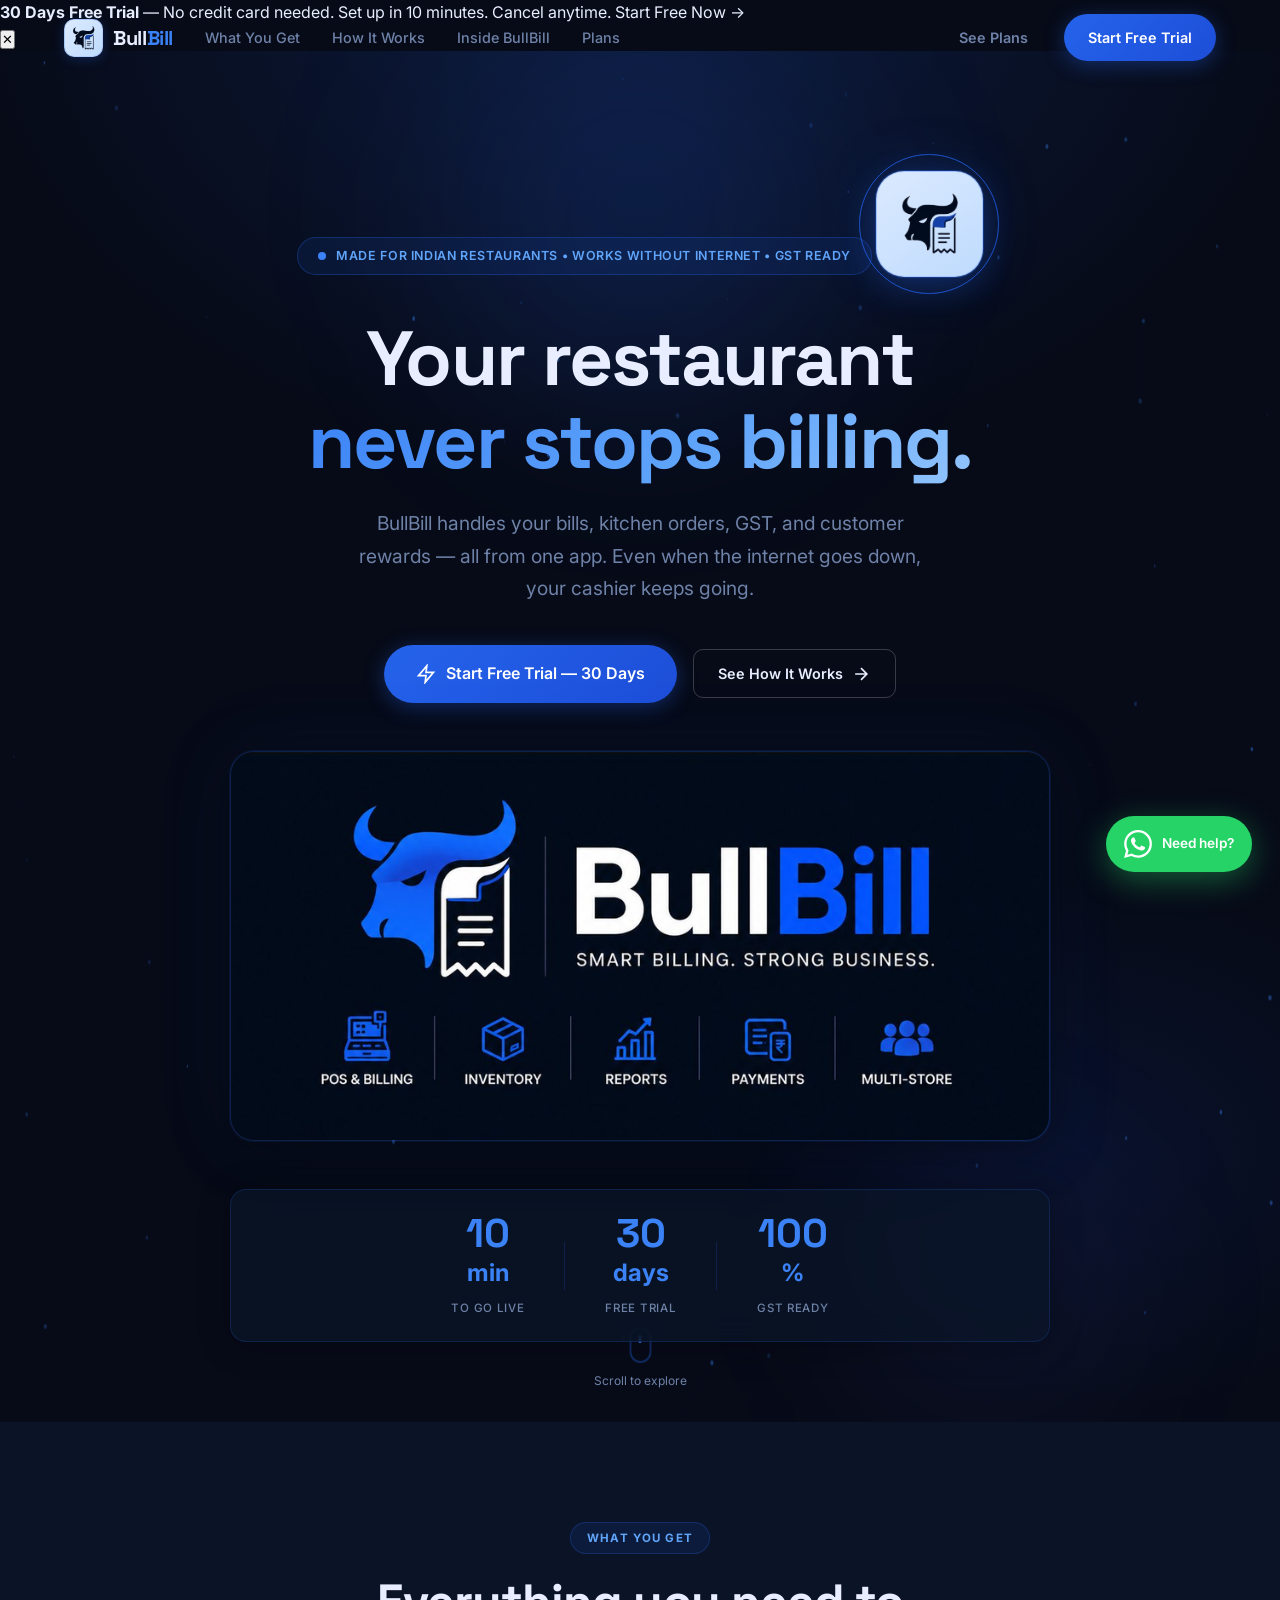
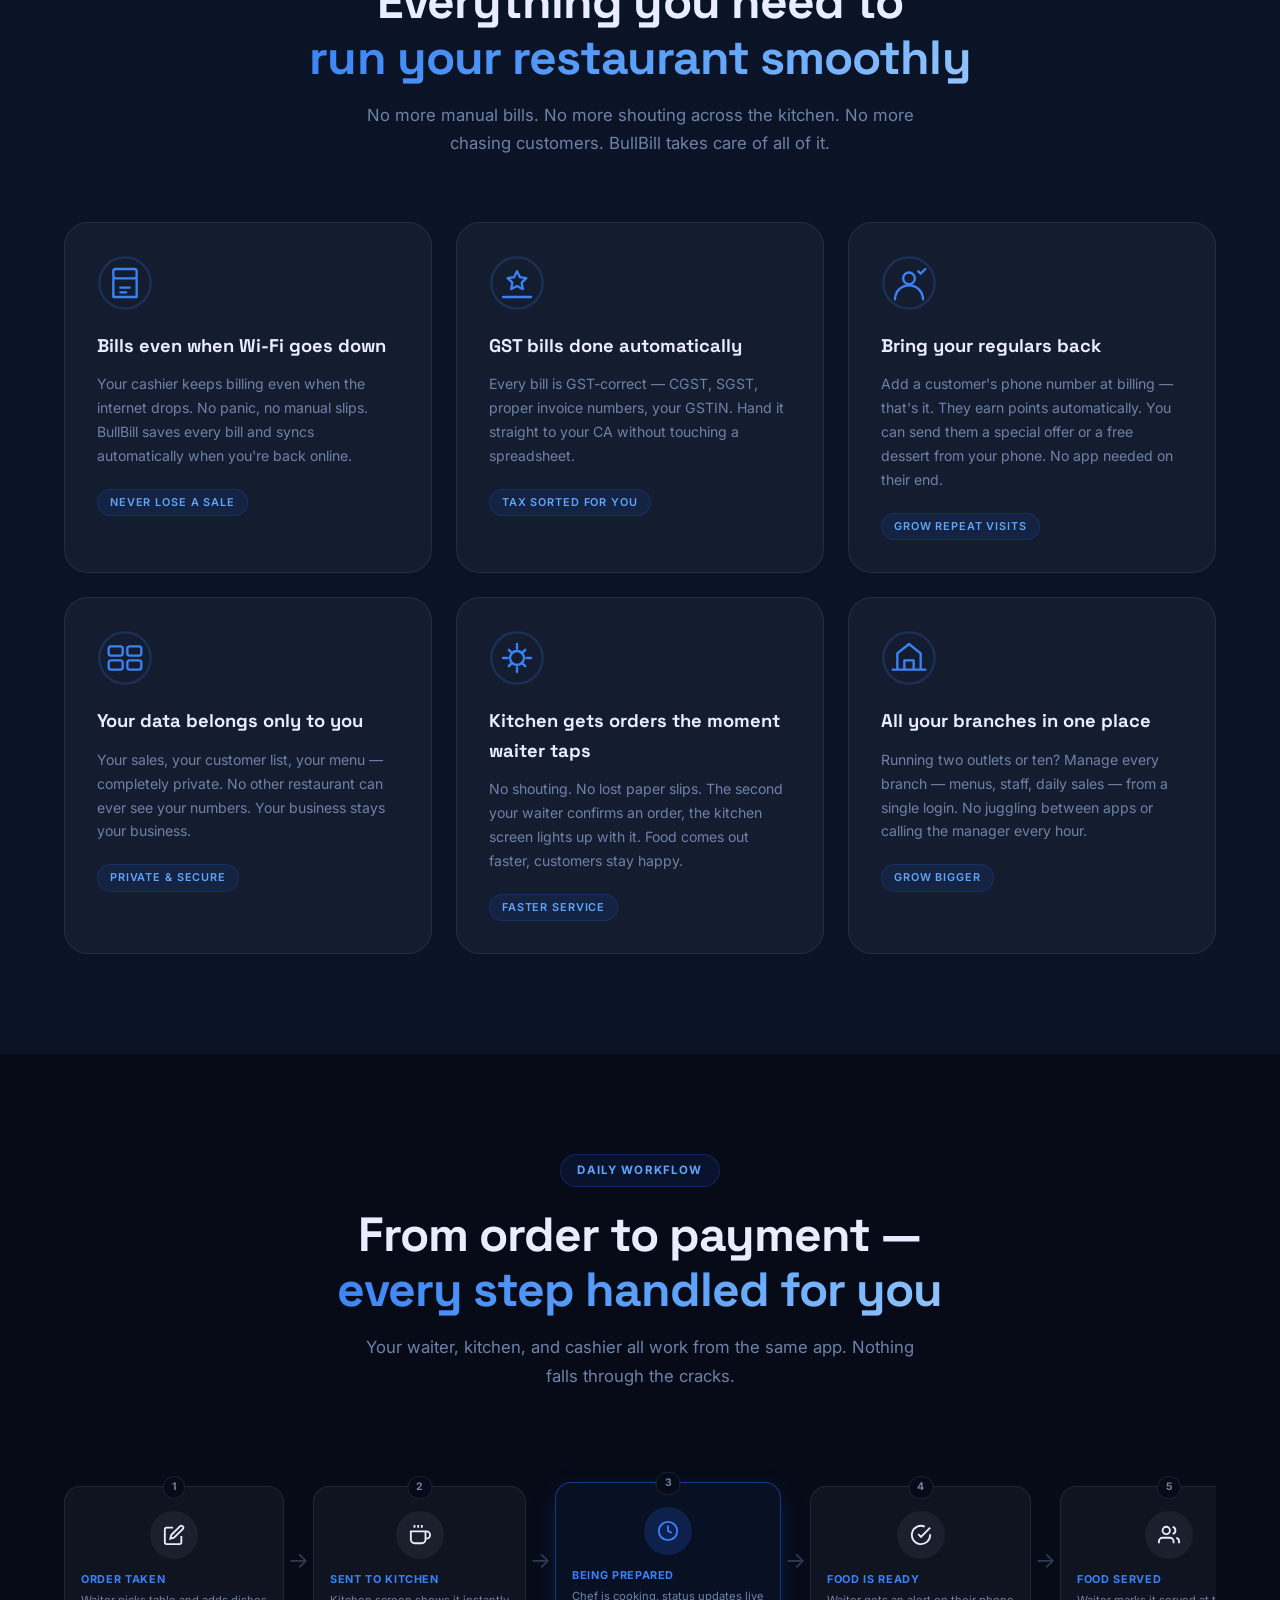
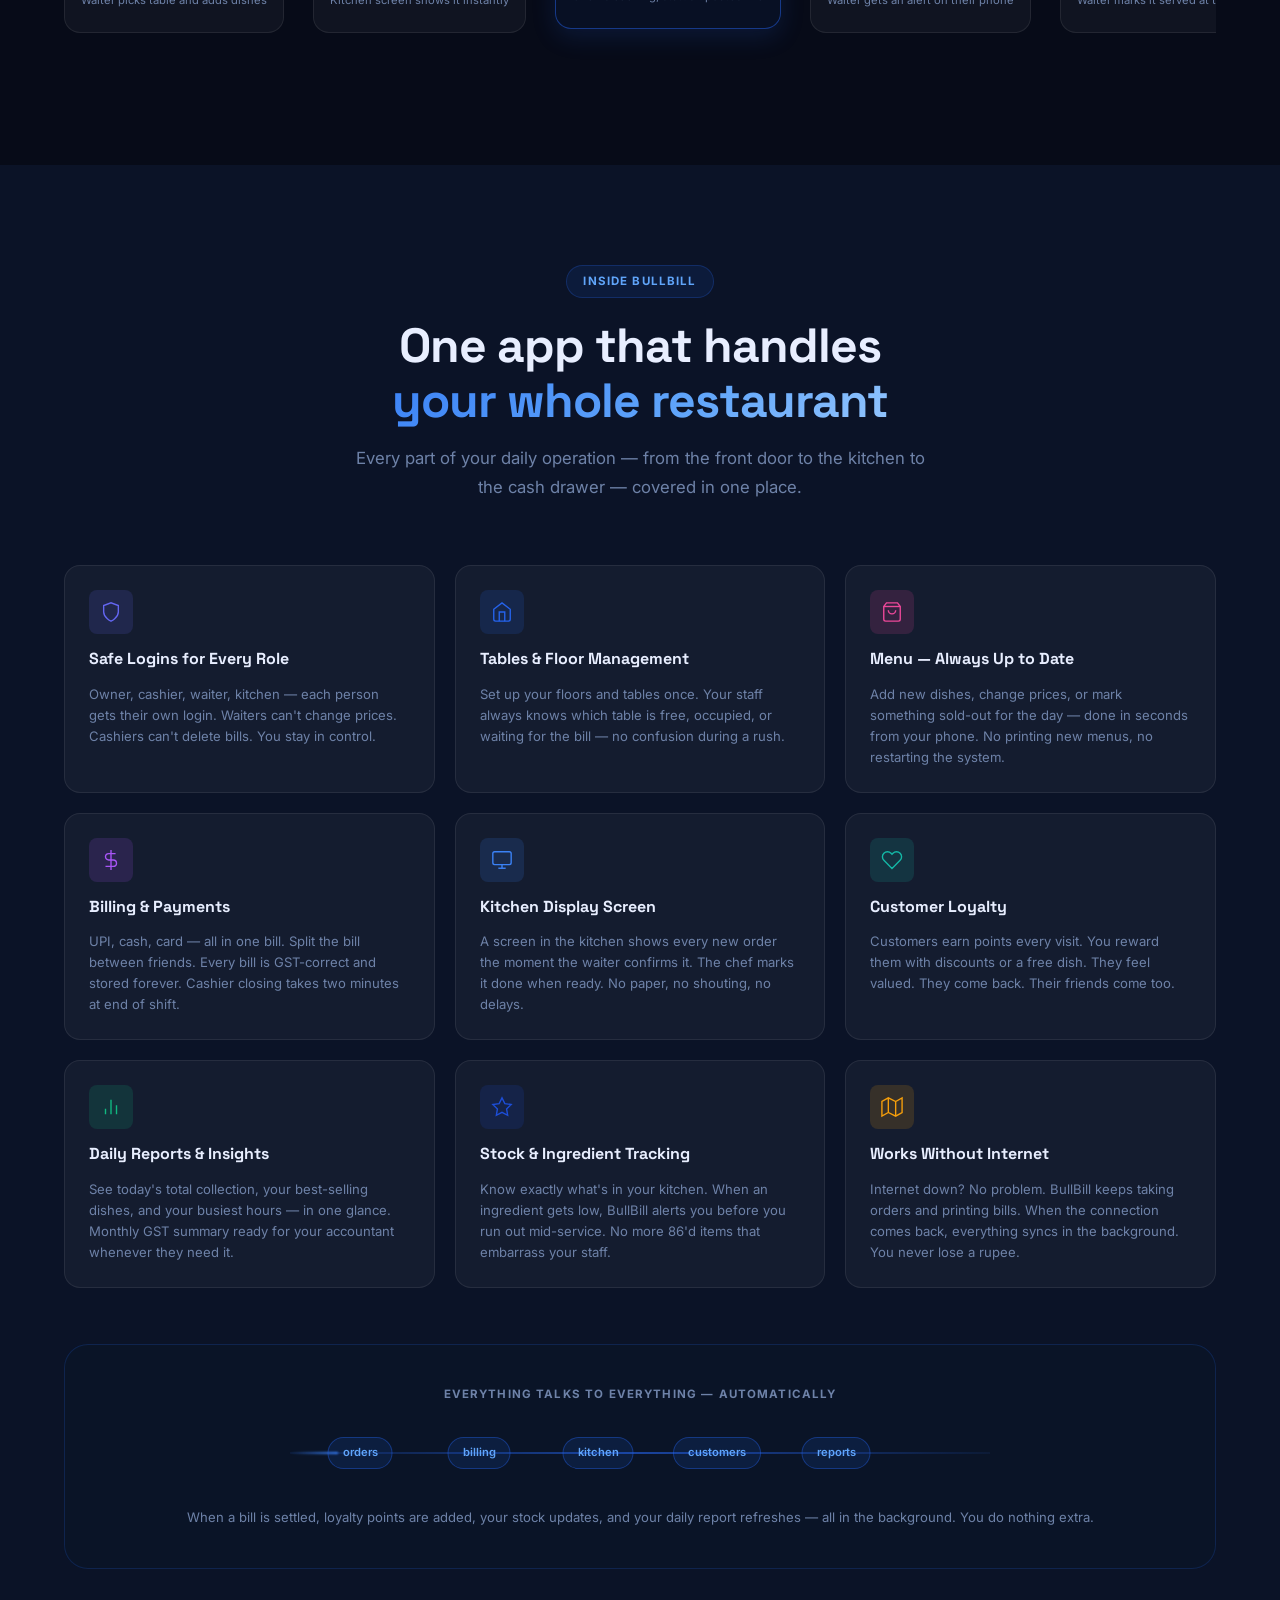
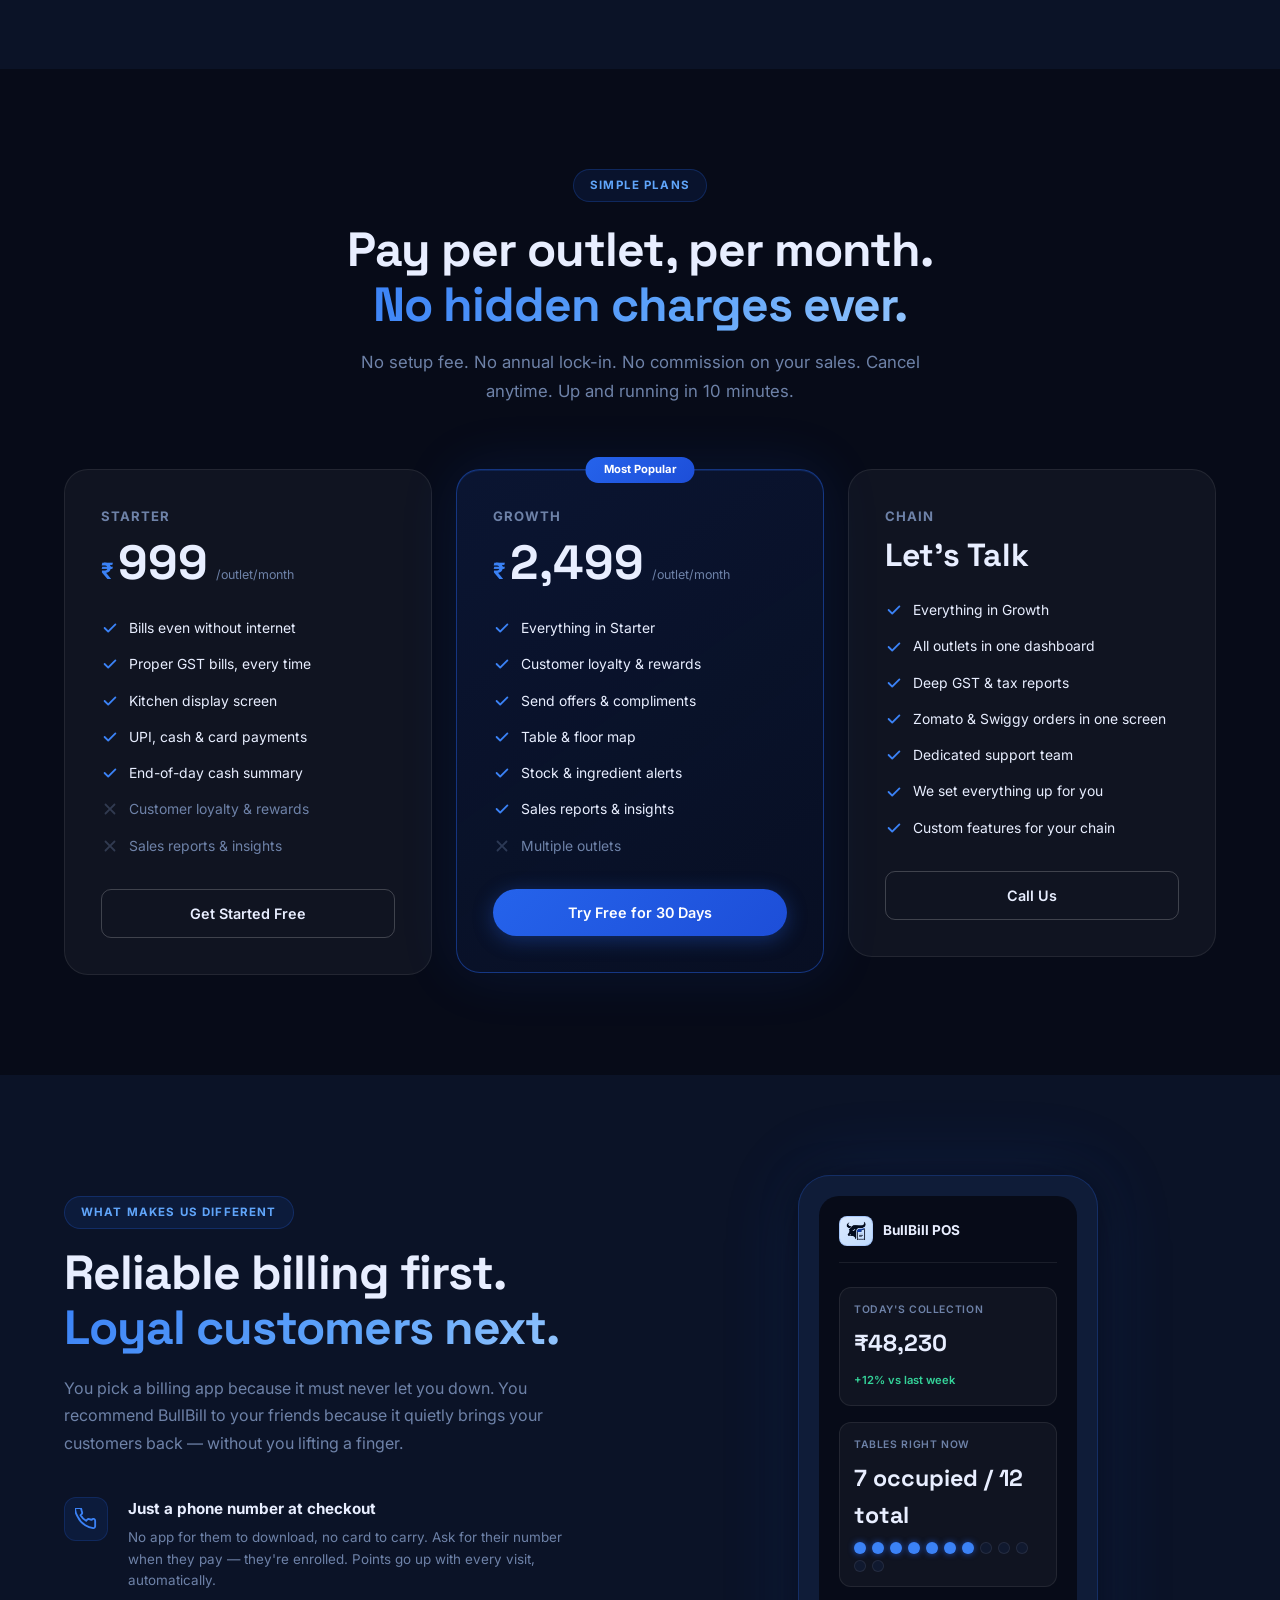
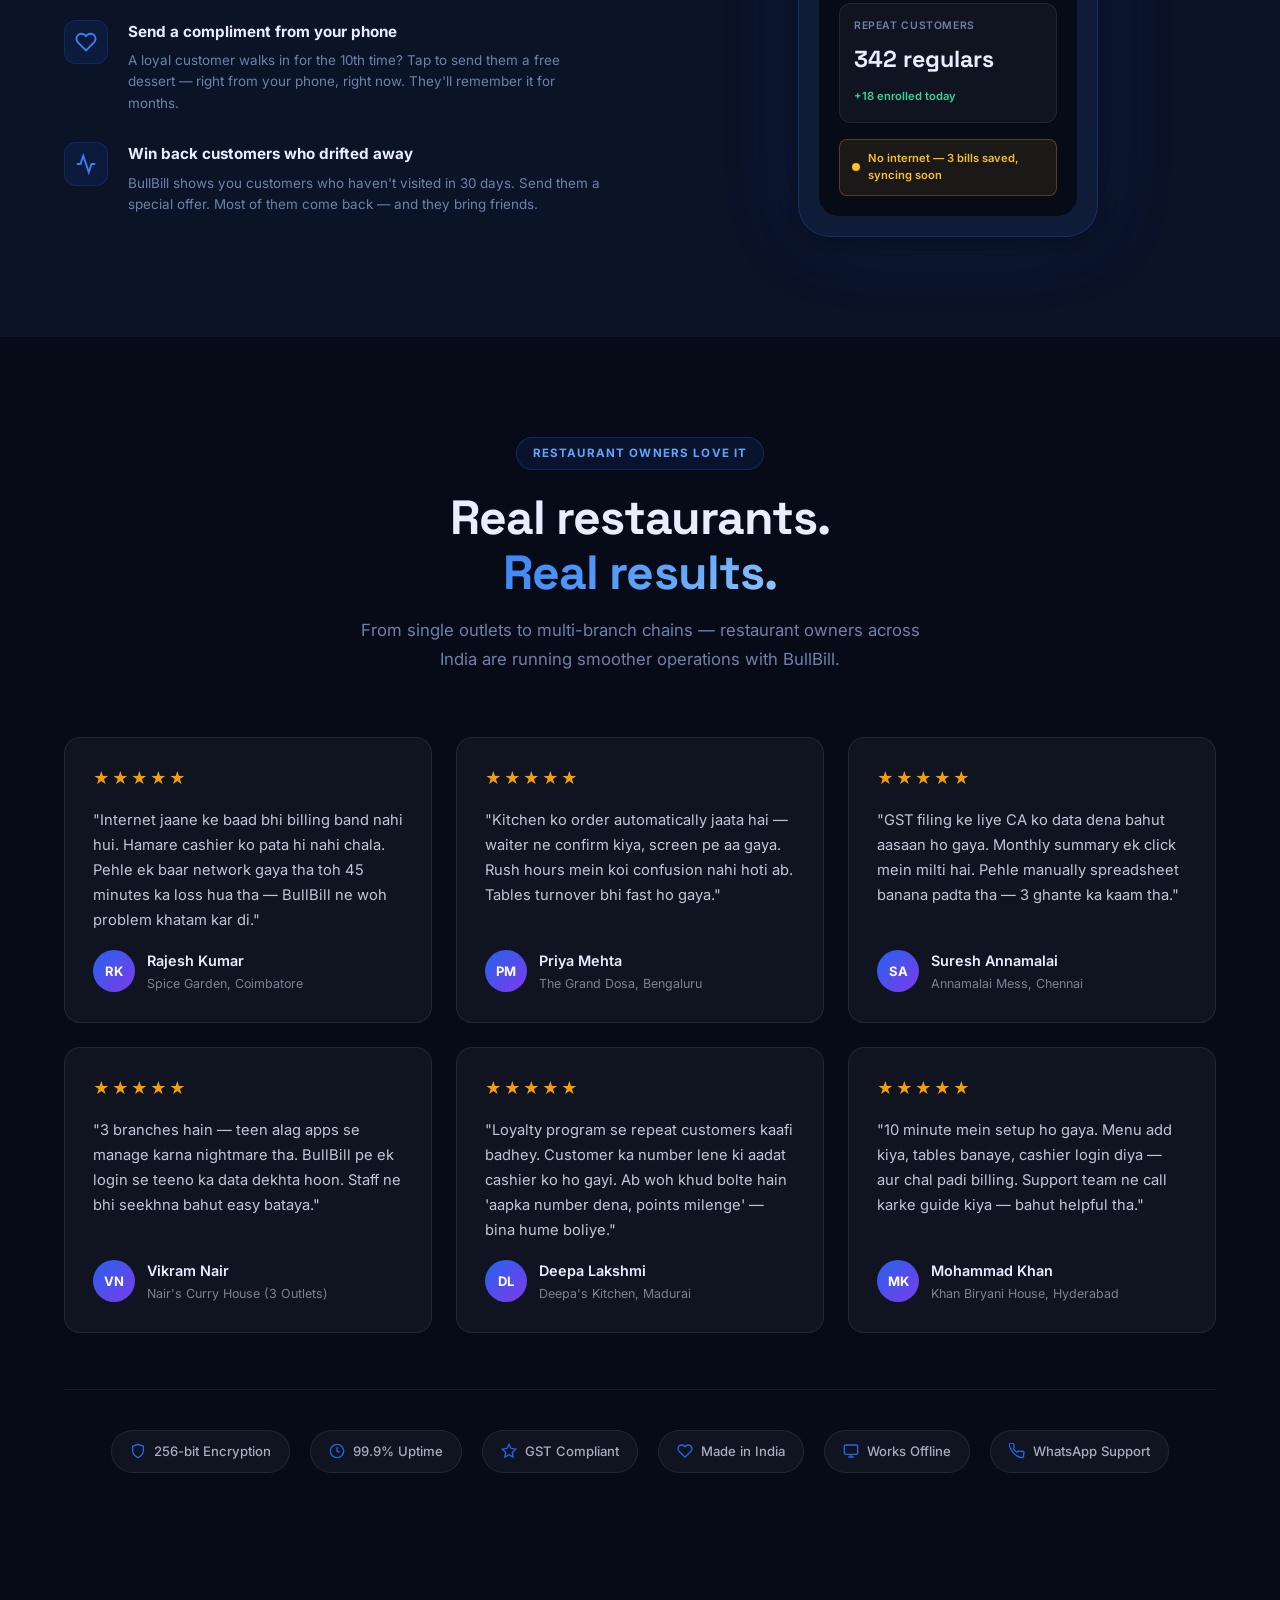
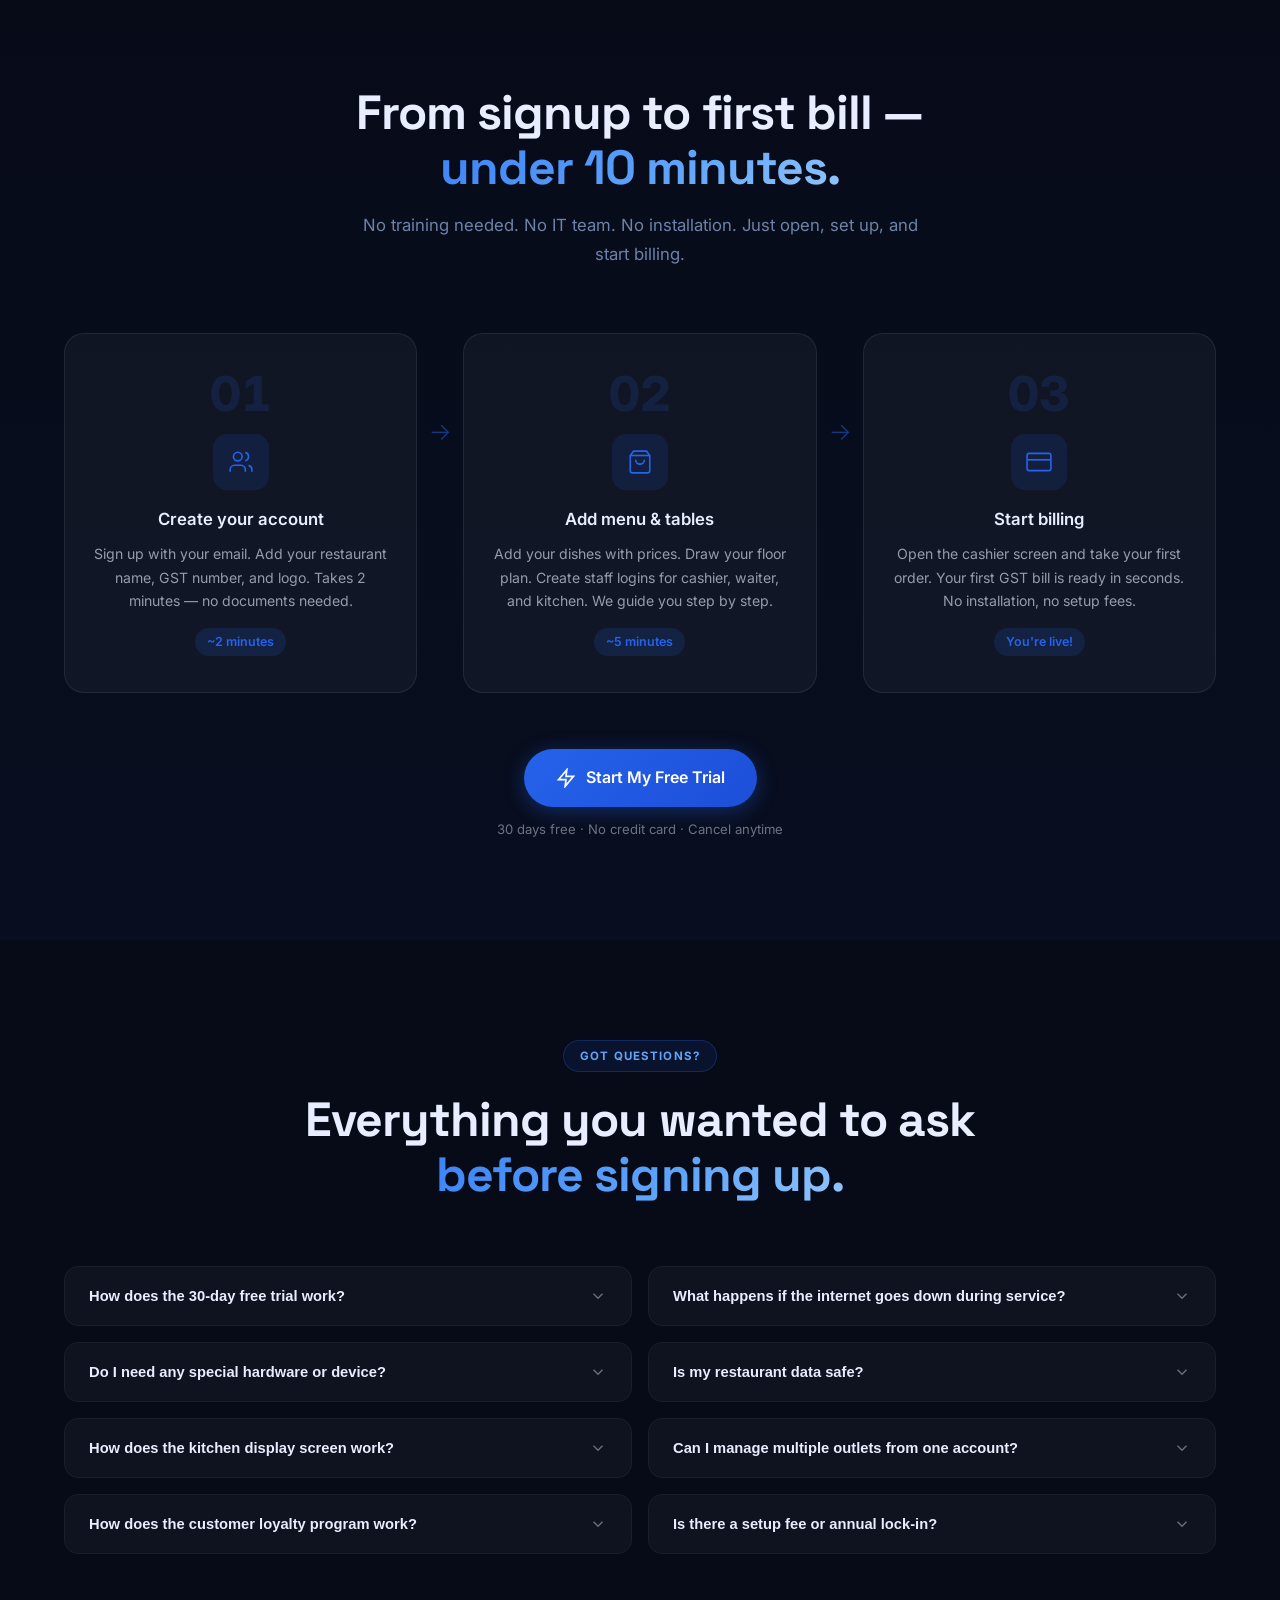
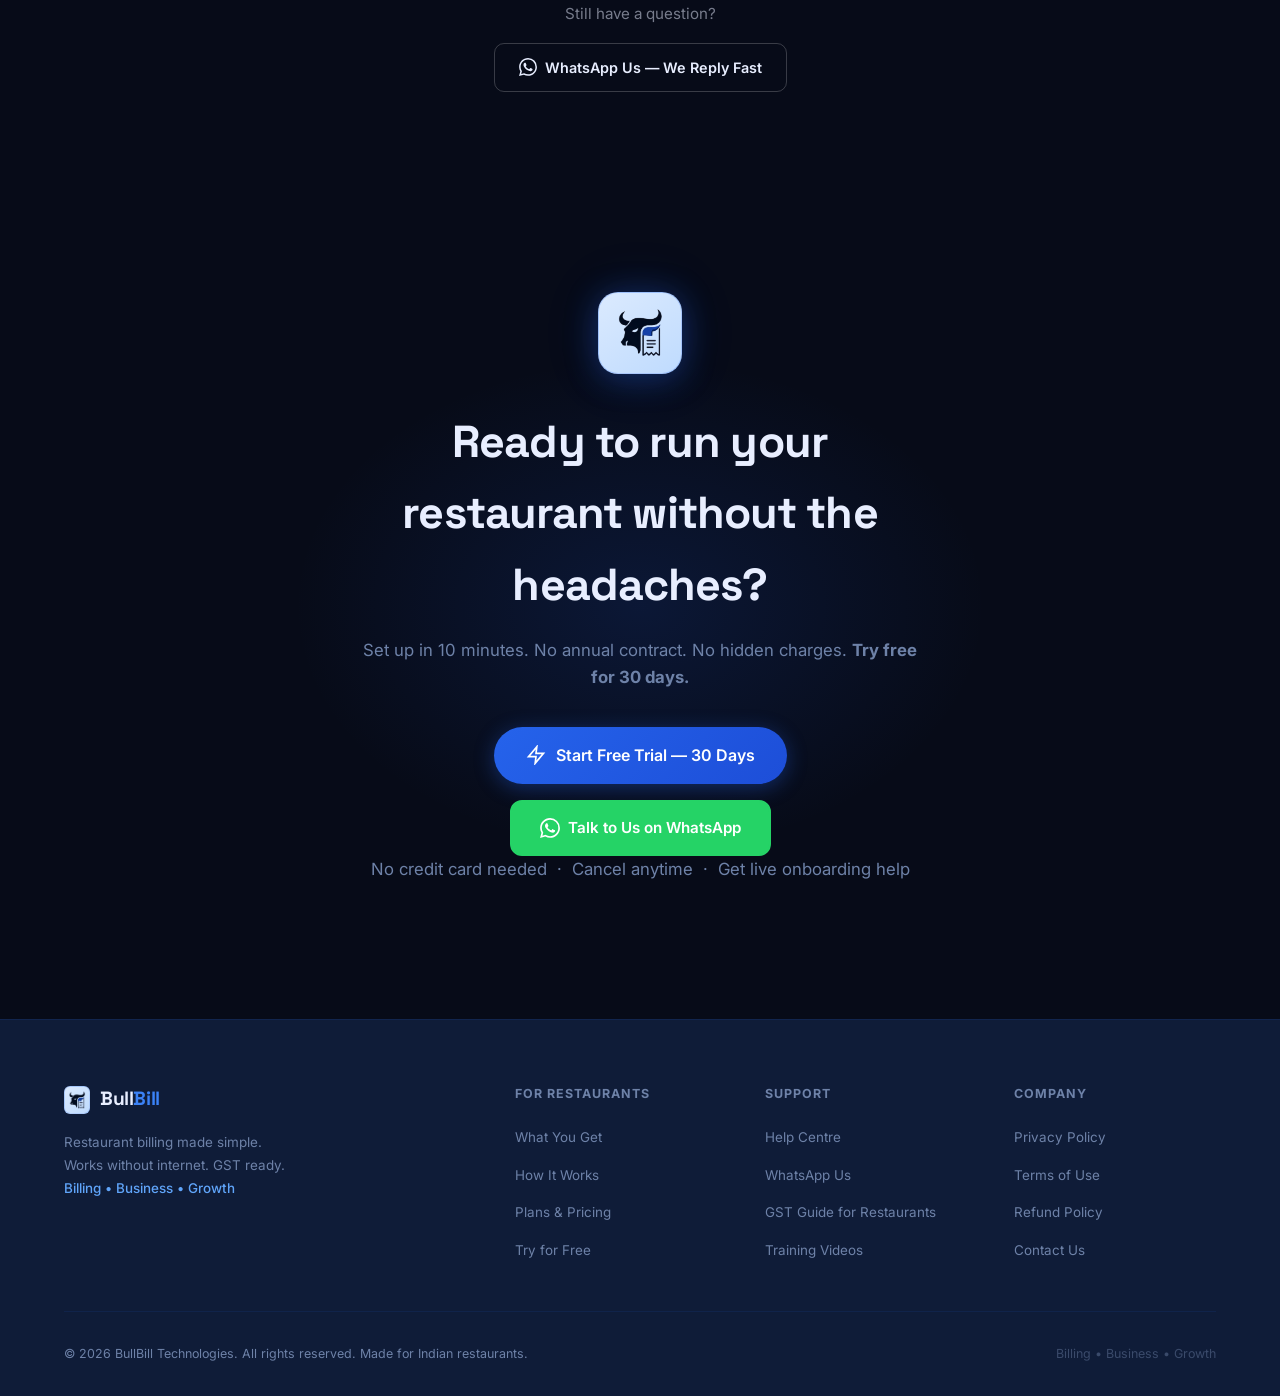
==== commit 2eb6aecd: "Add testimonials, FAQ, how-to-get-started sections; replace waitlist form with direct trial CTA; add" ====
--- a/index.html
+++ b/index.html
@@ -13,6 +13,16 @@
 </head>
 <body>
 
+  <!-- ─── TRIAL ANNOUNCEMENT BAR ──────────────────────────────────── -->
+  <div class="trial-bar" id="trialBar">
+    <div class="trial-bar-inner">
+      <span class="trial-bar-dot"></span>
+      <span><strong>30 Days Free Trial</strong> — No credit card needed. Set up in 10 minutes. Cancel anytime.</span>
+      <a href="https://app.bullbill.in" target="_blank" rel="noopener" class="trial-bar-link">Start Free Now →</a>
+    </div>
+    <button class="trial-bar-close" onclick="this.parentElement.style.display='none'" aria-label="Close">✕</button>
+  </div>
+
   <!-- ─── NAVBAR ──────────────────────────────────────────────────── -->
   <nav class="navbar" id="navbar">
     <div class="nav-container">
@@ -30,7 +40,7 @@
       </ul>
       <div class="nav-cta">
         <a href="#pricing" class="btn btn-ghost">See Plans</a>
-        <a href="#contact" class="btn btn-primary">Try for Free</a>
+        <a href="https://app.bullbill.in" target="_blank" rel="noopener" class="btn btn-primary">Start Free Trial</a>
       </div>
       <button class="nav-toggle" id="navToggle" aria-label="Toggle menu">
         <span></span><span></span><span></span>
@@ -68,9 +78,9 @@
       </p>
 
       <div class="hero-actions reveal delay-4">
-        <a href="#contact" class="btn btn-primary btn-lg">
+        <a href="https://app.bullbill.in" target="_blank" rel="noopener" class="btn btn-primary btn-lg">
           <svg width="20" height="20" viewBox="0 0 24 24" fill="none" stroke="currentColor" stroke-width="2"><path d="M13 2L3 14h9l-1 8 10-12h-9l1-8z"/></svg>
-          Try Free for 30 Days
+          Start Free Trial — 30 Days
         </a>
         <a href="#how-it-works" class="btn btn-outline btn-lg">
           See How It Works
@@ -90,13 +100,13 @@
         </div>
         <div class="stat-divider"></div>
         <div class="stat-item">
+          <span class="stat-num" data-target="30">0</span><span class="stat-unit"> days</span>
+          <span class="stat-label">Free Trial</span>
+        </div>
+        <div class="stat-divider"></div>
+        <div class="stat-item">
           <span class="stat-num" data-target="100">0</span><span class="stat-unit">%</span>
           <span class="stat-label">GST Ready</span>
-        </div>
-        <div class="stat-divider"></div>
-        <div class="stat-item">
-          <span class="stat-num" data-target="0">0</span><span class="stat-unit"></span>
-          <span class="stat-label">Bills Ever Lost</span>
         </div>
       </div>
     </div>
@@ -394,7 +404,7 @@
             <li class="muted"><svg viewBox="0 0 20 20" fill="currentColor"><path d="M4.293 4.293a1 1 0 011.414 0L10 8.586l4.293-4.293a1 1 0 111.414 1.414L11.414 10l4.293 4.293a1 1 0 01-1.414 1.414L10 11.414l-4.293 4.293a1 1 0 01-1.414-1.414L8.586 10 4.293 5.707a1 1 0 010-1.414z"/></svg> Customer loyalty & rewards</li>
             <li class="muted"><svg viewBox="0 0 20 20" fill="currentColor"><path d="M4.293 4.293a1 1 0 011.414 0L10 8.586l4.293-4.293a1 1 0 111.414 1.414L11.414 10l4.293 4.293a1 1 0 01-1.414 1.414L10 11.414l-4.293 4.293a1 1 0 01-1.414-1.414L8.586 10 4.293 5.707a1 1 0 010-1.414z"/></svg> Sales reports & insights</li>
           </ul>
-          <a href="#contact" class="btn btn-outline plan-cta">Get Started Free</a>
+          <a href="https://app.bullbill.in" target="_blank" rel="noopener" class="btn btn-outline plan-cta">Get Started Free</a>
         </div>
 
         <div class="pricing-card featured reveal" data-delay="150">
@@ -416,7 +426,7 @@
             <li><svg viewBox="0 0 20 20" fill="currentColor"><path fill-rule="evenodd" d="M16.707 5.293a1 1 0 010 1.414l-8 8a1 1 0 01-1.414 0l-4-4a1 1 0 011.414-1.414L8 12.586l7.293-7.293a1 1 0 011.414 0z" clip-rule="evenodd"/></svg> Sales reports & insights</li>
             <li class="muted"><svg viewBox="0 0 20 20" fill="currentColor"><path d="M4.293 4.293a1 1 0 011.414 0L10 8.586l4.293-4.293a1 1 0 111.414 1.414L11.414 10l4.293 4.293a1 1 0 01-1.414 1.414L10 11.414l-4.293 4.293a1 1 0 01-1.414-1.414L8.586 10 4.293 5.707a1 1 0 010-1.414z"/></svg> Multiple outlets</li>
           </ul>
-          <a href="#contact" class="btn btn-primary plan-cta">Try Free for 30 Days</a>
+          <a href="https://app.bullbill.in" target="_blank" rel="noopener" class="btn btn-primary plan-cta">Try Free for 30 Days</a>
         </div>
 
         <div class="pricing-card reveal" data-delay="300">
@@ -527,6 +537,274 @@
     </div>
   </section>
 
+  <!-- ─── TESTIMONIALS ───────────────────────────────────────────────── -->
+  <section class="testimonials-section" id="testimonials">
+    <div class="container">
+      <div class="section-header">
+        <span class="section-tag reveal">Restaurant Owners Love It</span>
+        <h2 class="section-title reveal delay-1">Real restaurants.<br /><span class="gradient-text">Real results.</span></h2>
+        <p class="section-subtitle reveal delay-2">From single outlets to multi-branch chains — restaurant owners across India are running smoother operations with BullBill.</p>
+      </div>
+
+      <div class="testimonials-grid">
+        <div class="testimonial-card reveal" data-delay="0">
+          <div class="testimonial-stars">★★★★★</div>
+          <p class="testimonial-text">"Internet jaane ke baad bhi billing band nahi hui. Hamare cashier ko pata hi nahi chala. Pehle ek baar network gaya tha toh 45 minutes ka loss hua tha — BullBill ne woh problem khatam kar di."</p>
+          <div class="testimonial-author">
+            <div class="author-avatar">RK</div>
+            <div class="author-info">
+              <span class="author-name">Rajesh Kumar</span>
+              <span class="author-rest">Spice Garden, Coimbatore</span>
+            </div>
+          </div>
+        </div>
+
+        <div class="testimonial-card reveal" data-delay="120">
+          <div class="testimonial-stars">★★★★★</div>
+          <p class="testimonial-text">"Kitchen ko order automatically jaata hai — waiter ne confirm kiya, screen pe aa gaya. Rush hours mein koi confusion nahi hoti ab. Tables turnover bhi fast ho gaya."</p>
+          <div class="testimonial-author">
+            <div class="author-avatar">PM</div>
+            <div class="author-info">
+              <span class="author-name">Priya Mehta</span>
+              <span class="author-rest">The Grand Dosa, Bengaluru</span>
+            </div>
+          </div>
+        </div>
+
+        <div class="testimonial-card reveal" data-delay="240">
+          <div class="testimonial-stars">★★★★★</div>
+          <p class="testimonial-text">"GST filing ke liye CA ko data dena bahut aasaan ho gaya. Monthly summary ek click mein milti hai. Pehle manually spreadsheet banana padta tha — 3 ghante ka kaam tha."</p>
+          <div class="testimonial-author">
+            <div class="author-avatar">SA</div>
+            <div class="author-info">
+              <span class="author-name">Suresh Annamalai</span>
+              <span class="author-rest">Annamalai Mess, Chennai</span>
+            </div>
+          </div>
+        </div>
+
+        <div class="testimonial-card reveal" data-delay="0">
+          <div class="testimonial-stars">★★★★★</div>
+          <p class="testimonial-text">"3 branches hain — teen alag apps se manage karna nightmare tha. BullBill pe ek login se teeno ka data dekhta hoon. Staff ne bhi seekhna bahut easy bataya."</p>
+          <div class="testimonial-author">
+            <div class="author-avatar">VN</div>
+            <div class="author-info">
+              <span class="author-name">Vikram Nair</span>
+              <span class="author-rest">Nair's Curry House (3 Outlets)</span>
+            </div>
+          </div>
+        </div>
+
+        <div class="testimonial-card reveal" data-delay="120">
+          <div class="testimonial-stars">★★★★★</div>
+          <p class="testimonial-text">"Loyalty program se repeat customers kaafi badhey. Customer ka number lene ki aadat cashier ko ho gayi. Ab woh khud bolte hain 'aapka number dena, points milenge' — bina hume boliye."</p>
+          <div class="testimonial-author">
+            <div class="author-avatar">DL</div>
+            <div class="author-info">
+              <span class="author-name">Deepa Lakshmi</span>
+              <span class="author-rest">Deepa's Kitchen, Madurai</span>
+            </div>
+          </div>
+        </div>
+
+        <div class="testimonial-card reveal" data-delay="240">
+          <div class="testimonial-stars">★★★★★</div>
+          <p class="testimonial-text">"10 minute mein setup ho gaya. Menu add kiya, tables banaye, cashier login diya — aur chal padi billing. Support team ne call karke guide kiya — bahut helpful tha."</p>
+          <div class="testimonial-author">
+            <div class="author-avatar">MK</div>
+            <div class="author-info">
+              <span class="author-name">Mohammad Khan</span>
+              <span class="author-rest">Khan Biryani House, Hyderabad</span>
+            </div>
+          </div>
+        </div>
+      </div>
+
+      <!-- Trust badges -->
+      <div class="trust-badges reveal delay-2">
+        <div class="trust-badge">
+          <svg viewBox="0 0 24 24" fill="none" stroke="currentColor" stroke-width="2"><path d="M12 22s8-4 8-10V5l-8-3-8 3v7c0 6 8 10 8 10z"/></svg>
+          <span>256-bit Encryption</span>
+        </div>
+        <div class="trust-badge">
+          <svg viewBox="0 0 24 24" fill="none" stroke="currentColor" stroke-width="2"><circle cx="12" cy="12" r="10"/><path d="M12 6v6l4 2"/></svg>
+          <span>99.9% Uptime</span>
+        </div>
+        <div class="trust-badge">
+          <svg viewBox="0 0 24 24" fill="none" stroke="currentColor" stroke-width="2"><path d="M12 2l3.09 6.26L22 9.27l-5 4.87 1.18 6.88L12 17.77l-6.18 3.25L7 14.14 2 9.27l6.91-1.01L12 2z"/></svg>
+          <span>GST Compliant</span>
+        </div>
+        <div class="trust-badge">
+          <svg viewBox="0 0 24 24" fill="none" stroke="currentColor" stroke-width="2"><path d="M20.84 4.61a5.5 5.5 0 00-7.78 0L12 5.67l-1.06-1.06a5.5 5.5 0 00-7.78 7.78l1.06 1.06L12 21.23l7.78-7.78 1.06-1.06a5.5 5.5 0 000-7.78z"/></svg>
+          <span>Made in India</span>
+        </div>
+        <div class="trust-badge">
+          <svg viewBox="0 0 24 24" fill="none" stroke="currentColor" stroke-width="2"><rect x="2" y="3" width="20" height="14" rx="2"/><path d="M8 21h8M12 17v4"/></svg>
+          <span>Works Offline</span>
+        </div>
+        <div class="trust-badge">
+          <svg viewBox="0 0 24 24" fill="none" stroke="currentColor" stroke-width="2"><path d="M22 16.92v3a2 2 0 01-2.18 2 19.79 19.79 0 01-8.63-3.07A19.5 19.5 0 013.07 9.81 19.79 19.79 0 01.02 1.18 2 2 0 012 0h3a2 2 0 012 1.72 12.84 12.84 0 00.7 2.81 2 2 0 01-.45 2.11L6.09 7.91a16 16 0 006 6l1.27-1.27a2 2 0 012.11-.45 12.84 12.84 0 002.81.7A2 2 0 0122 16z"/></svg>
+          <span>WhatsApp Support</span>
+        </div>
+      </div>
+    </div>
+  </section>
+
+  <!-- ─── HOW TO GET STARTED ────────────────────────────────────────── -->
+  <section class="getstarted-section" id="getstarted">
+    <div class="container">
+      <div class="section-header">
+        <span class="section-tag reveal">Get Started in 3 Steps</span>
+        <h2 class="section-title reveal delay-1">From signup to first bill —<br /><span class="gradient-text">under 10 minutes.</span></h2>
+        <p class="section-subtitle reveal delay-2">No training needed. No IT team. No installation. Just open, set up, and start billing.</p>
+      </div>
+
+      <div class="steps-grid">
+        <div class="step-card reveal" data-delay="0">
+          <div class="step-number">01</div>
+          <div class="step-icon">
+            <svg viewBox="0 0 24 24" fill="none" stroke="currentColor" stroke-width="1.5"><path d="M16 21v-2a4 4 0 00-4-4H6a4 4 0 00-4 4v2"/><circle cx="9" cy="7" r="4"/><path d="M22 21v-2a4 4 0 00-3-3.87M16 3.13a4 4 0 010 7.75"/></svg>
+          </div>
+          <h3>Create your account</h3>
+          <p>Sign up with your email. Add your restaurant name, GST number, and logo. Takes 2 minutes — no documents needed.</p>
+          <div class="step-time">~2 minutes</div>
+        </div>
+
+        <div class="step-connector reveal delay-1">→</div>
+
+        <div class="step-card reveal" data-delay="150">
+          <div class="step-number">02</div>
+          <div class="step-icon">
+            <svg viewBox="0 0 24 24" fill="none" stroke="currentColor" stroke-width="1.5"><path d="M6 2L3 6v14a2 2 0 002 2h14a2 2 0 002-2V6l-3-4z"/><line x1="3" y1="6" x2="21" y2="6"/><path d="M16 10a4 4 0 01-8 0"/></svg>
+          </div>
+          <h3>Add menu & tables</h3>
+          <p>Add your dishes with prices. Draw your floor plan. Create staff logins for cashier, waiter, and kitchen. We guide you step by step.</p>
+          <div class="step-time">~5 minutes</div>
+        </div>
+
+        <div class="step-connector reveal delay-2">→</div>
+
+        <div class="step-card reveal" data-delay="300">
+          <div class="step-number">03</div>
+          <div class="step-icon">
+            <svg viewBox="0 0 24 24" fill="none" stroke="currentColor" stroke-width="1.5"><rect x="1" y="4" width="22" height="16" rx="2" ry="2"/><line x1="1" y1="10" x2="23" y2="10"/></svg>
+          </div>
+          <h3>Start billing</h3>
+          <p>Open the cashier screen and take your first order. Your first GST bill is ready in seconds. No installation, no setup fees.</p>
+          <div class="step-time">You're live!</div>
+        </div>
+      </div>
+
+      <div class="getstarted-cta reveal delay-3">
+        <a href="https://app.bullbill.in" target="_blank" rel="noopener" class="btn btn-primary btn-lg">
+          <svg width="20" height="20" viewBox="0 0 24 24" fill="none" stroke="currentColor" stroke-width="2"><path d="M13 2L3 14h9l-1 8 10-12h-9l1-8z"/></svg>
+          Start My Free Trial
+        </a>
+        <p class="getstarted-note">30 days free · No credit card · Cancel anytime</p>
+      </div>
+    </div>
+  </section>
+
+  <!-- ─── FAQ ─────────────────────────────────────────────────────── -->
+  <section class="faq-section" id="faq">
+    <div class="container">
+      <div class="section-header">
+        <span class="section-tag reveal">Got Questions?</span>
+        <h2 class="section-title reveal delay-1">Everything you wanted to ask<br /><span class="gradient-text">before signing up.</span></h2>
+      </div>
+
+      <div class="faq-grid">
+        <div class="faq-item reveal" data-delay="0">
+          <button class="faq-q" onclick="toggleFaq(this)">
+            How does the 30-day free trial work?
+            <svg class="faq-chevron" viewBox="0 0 24 24" fill="none" stroke="currentColor" stroke-width="2"><path d="M6 9l6 6 6-6"/></svg>
+          </button>
+          <div class="faq-a">
+            <p>Sign up and get full access to all features for 30 days — completely free. No credit card required to start. At the end of the trial, choose a plan that fits your restaurant. If you decide not to continue, you can export your data and leave with no charges.</p>
+          </div>
+        </div>
+
+        <div class="faq-item reveal" data-delay="60">
+          <button class="faq-q" onclick="toggleFaq(this)">
+            What happens if the internet goes down during service?
+            <svg class="faq-chevron" viewBox="0 0 24 24" fill="none" stroke="currentColor" stroke-width="2"><path d="M6 9l6 6 6-6"/></svg>
+          </button>
+          <div class="faq-a">
+            <p>BullBill keeps working perfectly without internet. Your cashier can take orders, print bills, and accept payments — everything works offline. The moment internet comes back, all data syncs automatically in the background. Your staff will not even notice the connection was lost.</p>
+          </div>
+        </div>
+
+        <div class="faq-item reveal" data-delay="120">
+          <button class="faq-q" onclick="toggleFaq(this)">
+            Do I need any special hardware or device?
+            <svg class="faq-chevron" viewBox="0 0 24 24" fill="none" stroke="currentColor" stroke-width="2"><path d="M6 9l6 6 6-6"/></svg>
+          </button>
+          <div class="faq-a">
+            <p>No special hardware needed. BullBill runs on any Android phone or tablet your staff already has. For the kitchen display, any cheap Android tablet works. For printing, BullBill connects to Bluetooth or Wi-Fi thermal printers commonly available at ₹2,000–₹5,000. That's it.</p>
+          </div>
+        </div>
+
+        <div class="faq-item reveal" data-delay="0">
+          <button class="faq-q" onclick="toggleFaq(this)">
+            Is my restaurant data safe?
+            <svg class="faq-chevron" viewBox="0 0 24 24" fill="none" stroke="currentColor" stroke-width="2"><path d="M6 9l6 6 6-6"/></svg>
+          </button>
+          <div class="faq-a">
+            <p>Yes. Your data is encrypted with 256-bit encryption — the same standard banks use. No other restaurant can ever see your data. We do not sell or share your customer list or sales data with anyone. Your numbers are completely private to your account.</p>
+          </div>
+        </div>
+
+        <div class="faq-item reveal" data-delay="60">
+          <button class="faq-q" onclick="toggleFaq(this)">
+            How does the kitchen display screen work?
+            <svg class="faq-chevron" viewBox="0 0 24 24" fill="none" stroke="currentColor" stroke-width="2"><path d="M6 9l6 6 6-6"/></svg>
+          </button>
+          <div class="faq-a">
+            <p>Open the BullBill app on a tablet placed in the kitchen and log in with the KOT (Kitchen Order Ticket) role. The moment a waiter confirms an order, it appears on the kitchen screen instantly. The chef taps "Done" when it's ready — the waiter gets notified on their screen to pick it up and serve.</p>
+          </div>
+        </div>
+
+        <div class="faq-item reveal" data-delay="120">
+          <button class="faq-q" onclick="toggleFaq(this)">
+            Can I manage multiple outlets from one account?
+            <svg class="faq-chevron" viewBox="0 0 24 24" fill="none" stroke="currentColor" stroke-width="2"><path d="M6 9l6 6 6-6"/></svg>
+          </button>
+          <div class="faq-a">
+            <p>Yes. With the Growth or Chain plan, you can add multiple branches under one account. Each branch has its own staff, menu, tables, and reports — but you can see all of them together from your owner dashboard. No separate logins needed.</p>
+          </div>
+        </div>
+
+        <div class="faq-item reveal" data-delay="0">
+          <button class="faq-q" onclick="toggleFaq(this)">
+            How does the customer loyalty program work?
+            <svg class="faq-chevron" viewBox="0 0 24 24" fill="none" stroke="currentColor" stroke-width="2"><path d="M6 9l6 6 6-6"/></svg>
+          </button>
+          <div class="faq-a">
+            <p>When a customer pays, the cashier enters their mobile number — that's all. Points are added to their account automatically. When they visit again and give their number, the cashier can see their points and apply a reward. Customers need no app, no card, and no signup on their end.</p>
+          </div>
+        </div>
+
+        <div class="faq-item reveal" data-delay="60">
+          <button class="faq-q" onclick="toggleFaq(this)">
+            Is there a setup fee or annual lock-in?
+            <svg class="faq-chevron" viewBox="0 0 24 24" fill="none" stroke="currentColor" stroke-width="2"><path d="M6 9l6 6 6-6"/></svg>
+          </button>
+          <div class="faq-a">
+            <p>No setup fee. No annual lock-in. No commission on your sales. You pay a flat monthly fee per outlet — that's it. You can cancel anytime from your account — no calls needed, no forms to fill. If you cancel, your data is available for export for 30 days.</p>
+          </div>
+        </div>
+      </div>
+
+      <div class="faq-contact reveal delay-3">
+        <p>Still have a question?</p>
+        <a href="https://wa.me/919790589401" target="_blank" rel="noopener" class="btn btn-outline">
+          <svg width="18" height="18" viewBox="0 0 24 24" fill="currentColor"><path d="M17.472 14.382c-.297-.149-1.758-.867-2.03-.967-.273-.099-.471-.148-.67.15-.197.297-.767.966-.94 1.164-.173.199-.347.223-.644.075-.297-.15-1.255-.463-2.39-1.475-.883-.788-1.48-1.761-1.653-2.059-.173-.297-.018-.458.13-.606.134-.133.298-.347.446-.52.149-.174.198-.298.298-.497.099-.198.05-.371-.025-.52-.075-.149-.669-1.612-.916-2.207-.242-.579-.487-.5-.669-.51-.173-.008-.371-.01-.57-.01-.198 0-.52.074-.792.372-.272.297-1.04 1.016-1.04 2.479 0 1.462 1.065 2.875 1.213 3.074.149.198 2.096 3.2 5.077 4.487.709.306 1.262.489 1.694.625.712.227 1.36.195 1.871.118.571-.085 1.758-.719 2.006-1.413.248-.694.248-1.289.173-1.413-.074-.124-.272-.198-.57-.347m-5.421 7.403h-.004a9.87 9.87 0 01-5.031-1.378l-.361-.214-3.741.982.998-3.648-.235-.374a9.86 9.86 0 01-1.51-5.26c.001-5.45 4.436-9.884 9.888-9.884 2.64 0 5.122 1.03 6.988 2.898a9.825 9.825 0 012.893 6.994c-.003 5.45-4.437 9.884-9.885 9.884m8.413-18.297A11.815 11.815 0 0012.05 0C5.495 0 .16 5.335.157 11.892c0 2.096.547 4.142 1.588 5.945L.057 24l6.305-1.654a11.882 11.882 0 005.683 1.448h.005c6.554 0 11.89-5.335 11.893-11.893a11.821 11.821 0 00-3.48-8.413z"/></svg>
+          WhatsApp Us — We Reply Fast
+        </a>
+      </div>
+    </div>
+  </section>
+
   <!-- ─── CTA / CONTACT ──────────────────────────────────────────────── -->
   <section class="cta-section" id="contact">
     <div class="cta-glow"></div>
@@ -536,12 +814,18 @@
           <img src="assets/images/logo-icon.png" alt="BullBill" class="cta-logo" />
         </div>
         <h2>Ready to run your restaurant without the headaches?</h2>
-        <p>Set up in 10 minutes. No annual contract. No hidden charges. Try free for 30 days.</p>
-        <form class="cta-form" id="ctaForm">
-          <input type="email" id="ctaEmail" name="email" placeholder="your@email.com" required />
-          <button type="submit" class="btn btn-primary" id="ctaBtn">Get Early Access</button>
-        </form>
-        <p class="cta-note" id="ctaNote">Restaurants across India are already on the waitlist. Join them.</p>
+        <p>Set up in 10 minutes. No annual contract. No hidden charges. <strong>Try free for 30 days.</strong></p>
+        <div class="cta-actions">
+          <a href="https://app.bullbill.in" target="_blank" rel="noopener" class="btn btn-primary btn-lg">
+            <svg width="20" height="20" viewBox="0 0 24 24" fill="none" stroke="currentColor" stroke-width="2"><path d="M13 2L3 14h9l-1 8 10-12h-9l1-8z"/></svg>
+            Start Free Trial — 30 Days
+          </a>
+          <a href="https://wa.me/919790589401" target="_blank" rel="noopener" class="btn btn-wa">
+            <svg width="20" height="20" viewBox="0 0 24 24" fill="currentColor"><path d="M17.472 14.382c-.297-.149-1.758-.867-2.03-.967-.273-.099-.471-.148-.67.15-.197.297-.767.966-.94 1.164-.173.199-.347.223-.644.075-.297-.15-1.255-.463-2.39-1.475-.883-.788-1.48-1.761-1.653-2.059-.173-.297-.018-.458.13-.606.134-.133.298-.347.446-.52.149-.174.198-.298.298-.497.099-.198.05-.371-.025-.52-.075-.149-.669-1.612-.916-2.207-.242-.579-.487-.5-.669-.51-.173-.008-.371-.01-.57-.01-.198 0-.52.074-.792.372-.272.297-1.04 1.016-1.04 2.479 0 1.462 1.065 2.875 1.213 3.074.149.198 2.096 3.2 5.077 4.487.709.306 1.262.489 1.694.625.712.227 1.36.195 1.871.118.571-.085 1.758-.719 2.006-1.413.248-.694.248-1.289.173-1.413-.074-.124-.272-.198-.57-.347m-5.421 7.403h-.004a9.87 9.87 0 01-5.031-1.378l-.361-.214-3.741.982.998-3.648-.235-.374a9.86 9.86 0 01-1.51-5.26c.001-5.45 4.436-9.884 9.888-9.884 2.64 0 5.122 1.03 6.988 2.898a9.825 9.825 0 012.893 6.994c-.003 5.45-4.437 9.884-9.885 9.884m8.413-18.297A11.815 11.815 0 0012.05 0C5.495 0 .16 5.335.157 11.892c0 2.096.547 4.142 1.588 5.945L.057 24l6.305-1.654a11.882 11.882 0 005.683 1.448h.005c6.554 0 11.89-5.335 11.893-11.893a11.821 11.821 0 00-3.48-8.413z"/></svg>
+            Talk to Us on WhatsApp
+          </a>
+        </div>
+        <p class="cta-note">No credit card needed &nbsp;·&nbsp; Cancel anytime &nbsp;·&nbsp; Get live onboarding help</p>
       </div>
     </div>
   </section>
@@ -592,6 +876,12 @@
     </div>
   </footer>
 
+  <!-- WhatsApp floating button -->
+  <a href="https://wa.me/919790589401" class="whatsapp-float" target="_blank" rel="noopener" aria-label="Chat with us on WhatsApp">
+    <svg width="28" height="28" viewBox="0 0 24 24" fill="currentColor"><path d="M17.472 14.382c-.297-.149-1.758-.867-2.03-.967-.273-.099-.471-.148-.67.15-.197.297-.767.966-.94 1.164-.173.199-.347.223-.644.075-.297-.15-1.255-.463-2.39-1.475-.883-.788-1.48-1.761-1.653-2.059-.173-.297-.018-.458.13-.606.134-.133.298-.347.446-.52.149-.174.198-.298.298-.497.099-.198.05-.371-.025-.52-.075-.149-.669-1.612-.916-2.207-.242-.579-.487-.5-.669-.51-.173-.008-.371-.01-.57-.01-.198 0-.52.074-.792.372-.272.297-1.04 1.016-1.04 2.479 0 1.462 1.065 2.875 1.213 3.074.149.198 2.096 3.2 5.077 4.487.709.306 1.262.489 1.694.625.712.227 1.36.195 1.871.118.571-.085 1.758-.719 2.006-1.413.248-.694.248-1.289.173-1.413-.074-.124-.272-.198-.57-.347m-5.421 7.403h-.004a9.87 9.87 0 01-5.031-1.378l-.361-.214-3.741.982.998-3.648-.235-.374a9.86 9.86 0 01-1.51-5.26c.001-5.45 4.436-9.884 9.888-9.884 2.64 0 5.122 1.03 6.988 2.898a9.825 9.825 0 012.893 6.994c-.003 5.45-4.437 9.884-9.885 9.884m8.413-18.297A11.815 11.815 0 0012.05 0C5.495 0 .16 5.335.157 11.892c0 2.096.547 4.142 1.588 5.945L.057 24l6.305-1.654a11.882 11.882 0 005.683 1.448h.005c6.554 0 11.89-5.335 11.893-11.893a11.821 11.821 0 00-3.48-8.413z"/></svg>
+    <span class="whatsapp-float-label">Need help?</span>
+  </a>
+
   <script src="assets/js/script.js"></script>
 </body>
 </html>
--- a/assets/css/styles.css
+++ b/assets/css/styles.css
@@ -1313,3 +1313,405 @@
   .section-title { font-size: 1.8rem; }
   .hero-stats   { display: none; }
 }
+
+/* ═══════════════════════════════════════════════════════════════════
+   TESTIMONIALS SECTION
+   ═══════════════════════════════════════════════════════════════════ */
+.testimonials-section {
+  padding: 100px 0 60px;
+  background: var(--bg);
+}
+
+.testimonials-grid {
+  display: grid;
+  grid-template-columns: repeat(3, 1fr);
+  gap: 24px;
+  margin-top: 60px;
+}
+
+.testimonial-card {
+  background: rgba(255,255,255,0.04);
+  border: 1px solid rgba(255,255,255,0.08);
+  border-radius: 16px;
+  padding: 28px;
+  display: flex;
+  flex-direction: column;
+  gap: 16px;
+  transition: border-color 0.3s, transform 0.3s;
+}
+.testimonial-card:hover {
+  border-color: rgba(37,99,235,0.4);
+  transform: translateY(-4px);
+}
+
+.testimonial-stars {
+  color: #f59e0b;
+  font-size: 16px;
+  letter-spacing: 2px;
+}
+
+.testimonial-text {
+  color: rgba(232,238,255,0.82);
+  font-size: 0.92rem;
+  line-height: 1.7;
+  flex: 1;
+}
+
+.testimonial-author {
+  display: flex;
+  align-items: center;
+  gap: 12px;
+}
+
+.author-avatar {
+  width: 42px;
+  height: 42px;
+  border-radius: 50%;
+  background: linear-gradient(135deg, var(--primary), #7c3aed);
+  display: flex;
+  align-items: center;
+  justify-content: center;
+  font-weight: 700;
+  font-size: 13px;
+  color: #fff;
+  flex-shrink: 0;
+}
+
+.author-info {
+  display: flex;
+  flex-direction: column;
+  gap: 2px;
+}
+.author-name {
+  font-weight: 600;
+  font-size: 0.9rem;
+  color: var(--text);
+}
+.author-rest {
+  font-size: 0.78rem;
+  color: rgba(232,238,255,0.5);
+}
+
+/* ─── Trust badges ───────────────────────────────────────────────── */
+.trust-badges {
+  display: flex;
+  flex-wrap: wrap;
+  justify-content: center;
+  gap: 20px;
+  margin-top: 56px;
+  padding-top: 40px;
+  border-top: 1px solid rgba(255,255,255,0.06);
+}
+
+.trust-badge {
+  display: flex;
+  align-items: center;
+  gap: 8px;
+  padding: 10px 18px;
+  background: rgba(255,255,255,0.04);
+  border: 1px solid rgba(255,255,255,0.08);
+  border-radius: 100px;
+  font-size: 0.82rem;
+  color: rgba(232,238,255,0.7);
+  font-weight: 500;
+}
+.trust-badge svg {
+  width: 16px;
+  height: 16px;
+  color: var(--primary);
+  flex-shrink: 0;
+}
+
+/* ═══════════════════════════════════════════════════════════════════
+   HOW TO GET STARTED
+   ═══════════════════════════════════════════════════════════════════ */
+.getstarted-section {
+  padding: 100px 0;
+  background: linear-gradient(180deg, var(--bg) 0%, rgba(37,99,235,0.04) 100%);
+}
+
+.steps-grid {
+  display: flex;
+  align-items: flex-start;
+  gap: 0;
+  margin-top: 60px;
+  position: relative;
+}
+
+.step-card {
+  flex: 1;
+  background: rgba(255,255,255,0.04);
+  border: 1px solid rgba(255,255,255,0.08);
+  border-radius: 20px;
+  padding: 36px 28px;
+  text-align: center;
+  position: relative;
+  transition: border-color 0.3s, transform 0.3s;
+}
+.step-card:hover {
+  border-color: rgba(37,99,235,0.45);
+  transform: translateY(-6px);
+}
+
+.step-connector {
+  flex-shrink: 0;
+  padding: 0 12px;
+  margin-top: 80px;
+  font-size: 24px;
+  color: rgba(37,99,235,0.5);
+  font-weight: 300;
+}
+
+.step-number {
+  font-size: 3rem;
+  font-weight: 800;
+  color: rgba(37,99,235,0.15);
+  line-height: 1;
+  margin-bottom: 16px;
+  font-variant-numeric: tabular-nums;
+}
+
+.step-icon {
+  width: 56px;
+  height: 56px;
+  margin: 0 auto 16px;
+  background: rgba(37,99,235,0.12);
+  border-radius: 14px;
+  display: flex;
+  align-items: center;
+  justify-content: center;
+}
+.step-icon svg {
+  width: 26px;
+  height: 26px;
+  color: var(--primary);
+}
+
+.step-card h3 {
+  font-size: 1.05rem;
+  font-weight: 600;
+  color: var(--text);
+  margin-bottom: 10px;
+}
+.step-card p {
+  font-size: 0.88rem;
+  color: rgba(232,238,255,0.62);
+  line-height: 1.65;
+}
+
+.step-time {
+  display: inline-block;
+  margin-top: 16px;
+  padding: 4px 12px;
+  background: rgba(37,99,235,0.15);
+  border-radius: 100px;
+  font-size: 0.78rem;
+  color: var(--primary);
+  font-weight: 600;
+}
+
+.getstarted-cta {
+  text-align: center;
+  margin-top: 56px;
+  display: flex;
+  flex-direction: column;
+  align-items: center;
+  gap: 12px;
+}
+.getstarted-note {
+  font-size: 0.82rem;
+  color: rgba(232,238,255,0.45);
+}
+
+/* ═══════════════════════════════════════════════════════════════════
+   FAQ SECTION
+   ═══════════════════════════════════════════════════════════════════ */
+.faq-section {
+  padding: 100px 0;
+  background: var(--bg);
+}
+
+.faq-grid {
+  display: grid;
+  grid-template-columns: repeat(2, 1fr);
+  gap: 16px;
+  margin-top: 56px;
+}
+
+.faq-item {
+  border: 1px solid rgba(255,255,255,0.08);
+  border-radius: 14px;
+  overflow: hidden;
+  transition: border-color 0.25s;
+}
+.faq-item:hover,
+.faq-item.open {
+  border-color: rgba(37,99,235,0.4);
+}
+
+.faq-q {
+  width: 100%;
+  background: rgba(255,255,255,0.03);
+  border: none;
+  padding: 20px 24px;
+  text-align: left;
+  cursor: pointer;
+  color: var(--text);
+  font-size: 0.92rem;
+  font-weight: 600;
+  display: flex;
+  align-items: center;
+  justify-content: space-between;
+  gap: 12px;
+  transition: background 0.2s;
+}
+.faq-q:hover { background: rgba(255,255,255,0.06); }
+
+.faq-chevron {
+  width: 18px;
+  height: 18px;
+  flex-shrink: 0;
+  color: rgba(232,238,255,0.4);
+  transition: transform 0.3s;
+}
+.faq-item.open .faq-chevron {
+  transform: rotate(180deg);
+  color: var(--primary);
+}
+
+.faq-a {
+  max-height: 0;
+  overflow: hidden;
+  transition: max-height 0.35s ease;
+  background: rgba(255,255,255,0.02);
+}
+.faq-a p {
+  padding: 0 24px 20px;
+  font-size: 0.875rem;
+  color: rgba(232,238,255,0.65);
+  line-height: 1.75;
+  margin: 0;
+}
+
+.faq-contact {
+  text-align: center;
+  margin-top: 48px;
+  display: flex;
+  flex-direction: column;
+  align-items: center;
+  gap: 16px;
+}
+.faq-contact p {
+  font-size: 0.95rem;
+  color: rgba(232,238,255,0.5);
+}
+
+/* ═══════════════════════════════════════════════════════════════════
+   CTA UPDATES
+   ═══════════════════════════════════════════════════════════════════ */
+.cta-actions {
+  display: flex;
+  gap: 16px;
+  flex-wrap: wrap;
+  justify-content: center;
+  margin-top: 28px;
+}
+
+.btn-wa {
+  background: #25d366;
+  color: #fff;
+  border: 2px solid #25d366;
+  display: inline-flex;
+  align-items: center;
+  gap: 8px;
+  padding: 14px 28px;
+  border-radius: 12px;
+  font-weight: 600;
+  font-size: 0.95rem;
+  text-decoration: none;
+  transition: background 0.2s, transform 0.2s;
+}
+.btn-wa:hover {
+  background: #1fba59;
+  border-color: #1fba59;
+  transform: translateY(-2px);
+}
+
+.btn-lg {
+  padding: 16px 32px;
+  font-size: 1rem;
+  gap: 10px;
+}
+.btn-lg svg { flex-shrink: 0; }
+
+.btn-outline {
+  background: transparent;
+  color: var(--text);
+  border: 1px solid rgba(255,255,255,0.2);
+  display: inline-flex;
+  align-items: center;
+  gap: 8px;
+  padding: 12px 24px;
+  border-radius: 10px;
+  font-weight: 600;
+  font-size: 0.9rem;
+  text-decoration: none;
+  transition: border-color 0.2s, background 0.2s;
+}
+.btn-outline:hover {
+  border-color: rgba(255,255,255,0.4);
+  background: rgba(255,255,255,0.05);
+}
+
+/* ═══════════════════════════════════════════════════════════════════
+   WHATSAPP FLOATING BUTTON
+   ═══════════════════════════════════════════════════════════════════ */
+.whatsapp-float {
+  position: fixed;
+  bottom: 28px;
+  right: 28px;
+  z-index: 999;
+  background: #25d366;
+  color: #fff;
+  border-radius: 50px;
+  padding: 14px 18px;
+  display: flex;
+  align-items: center;
+  gap: 10px;
+  text-decoration: none;
+  font-weight: 600;
+  font-size: 0.85rem;
+  box-shadow: 0 8px 32px rgba(37,211,102,0.4);
+  transition: transform 0.25s, box-shadow 0.25s, padding 0.25s;
+  animation: wa-pulse 3s ease-in-out infinite;
+}
+.whatsapp-float:hover {
+  transform: translateY(-3px) scale(1.04);
+  box-shadow: 0 12px 40px rgba(37,211,102,0.5);
+}
+.whatsapp-float-label {
+  white-space: nowrap;
+}
+
+@keyframes wa-pulse {
+  0%, 100% { box-shadow: 0 8px 32px rgba(37,211,102,0.4); }
+  50% { box-shadow: 0 8px 40px rgba(37,211,102,0.65); }
+}
+
+/* ═══════════════════════════════════════════════════════════════════
+   RESPONSIVE — NEW SECTIONS
+   ═══════════════════════════════════════════════════════════════════ */
+@media (max-width: 900px) {
+  .testimonials-grid { grid-template-columns: repeat(2, 1fr); }
+  .faq-grid { grid-template-columns: 1fr; }
+  .steps-grid { flex-direction: column; }
+  .step-connector { margin: 0 auto; transform: rotate(90deg); }
+}
+
+@media (max-width: 640px) {
+  .testimonials-grid { grid-template-columns: 1fr; }
+  .cta-actions { flex-direction: column; align-items: center; }
+  .trust-badges { gap: 12px; }
+  .whatsapp-float-label { display: none; }
+  .whatsapp-float { padding: 14px; border-radius: 50%; }
+}
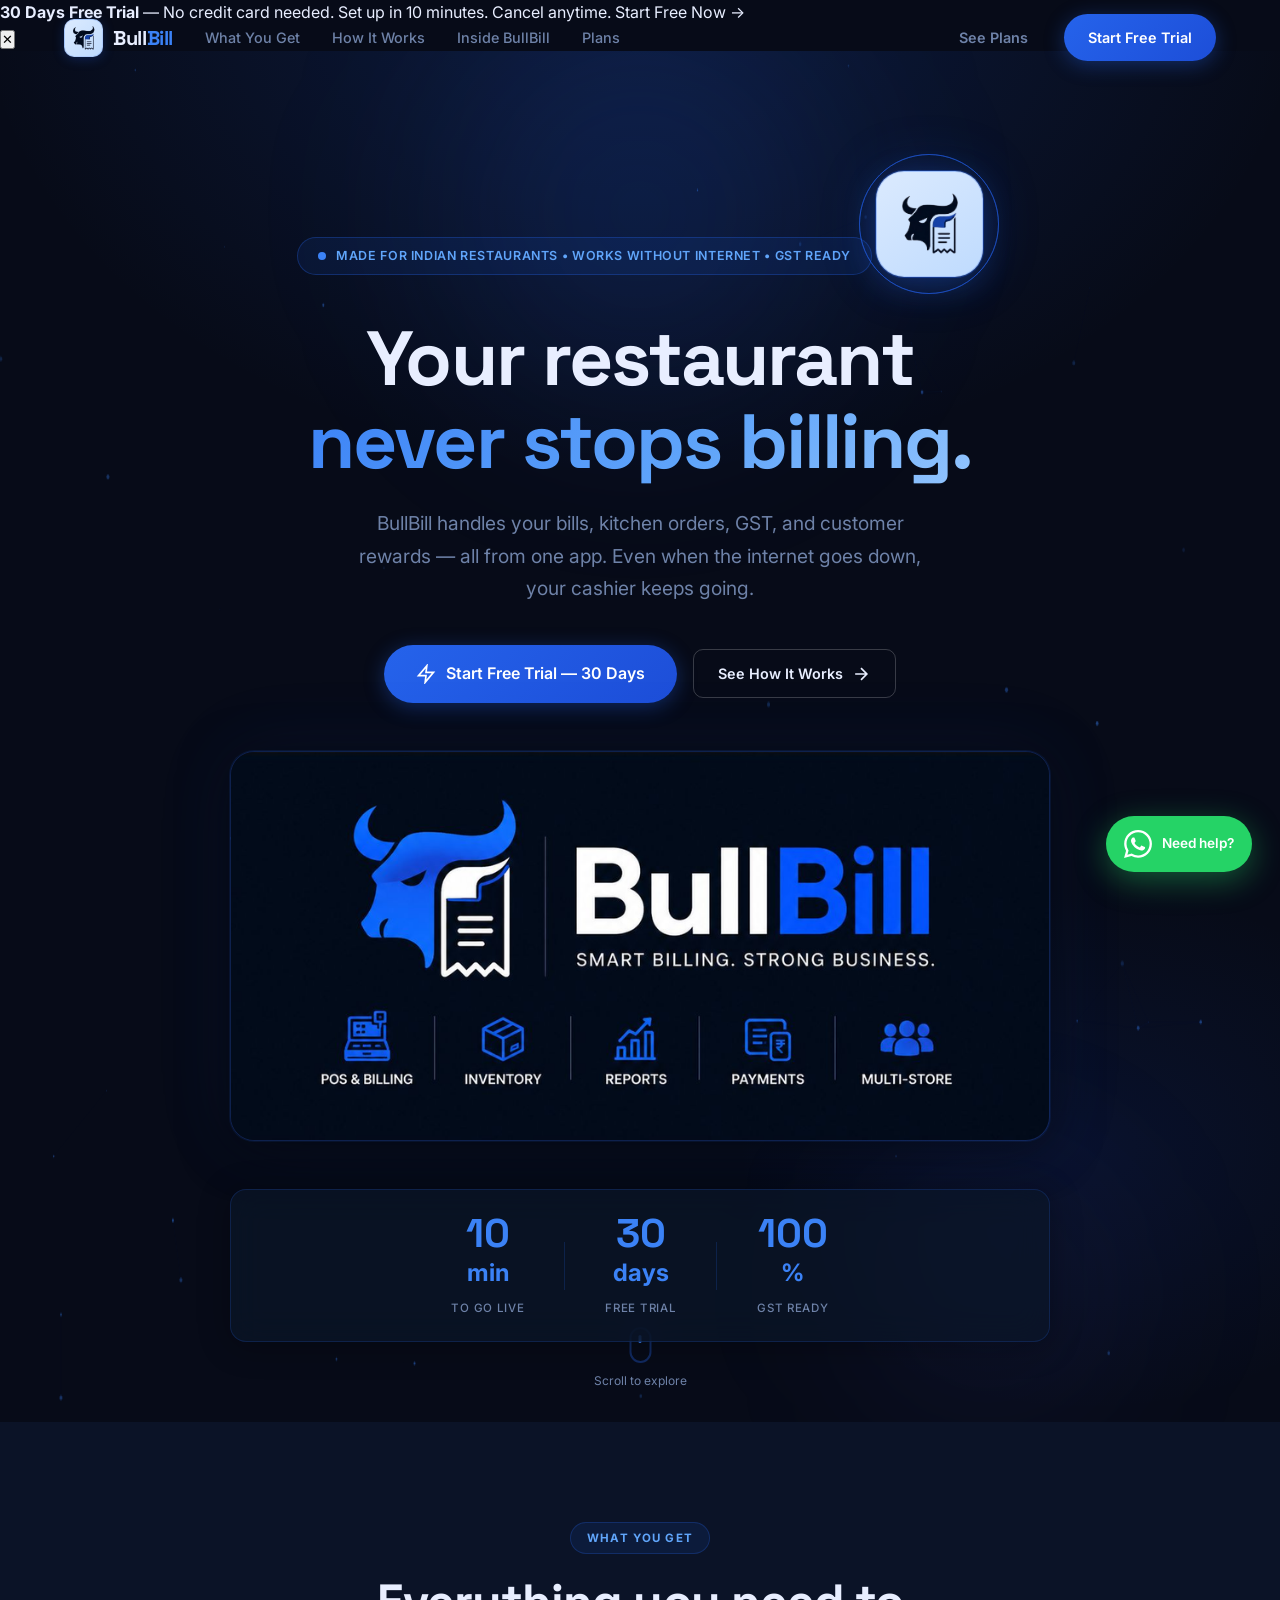
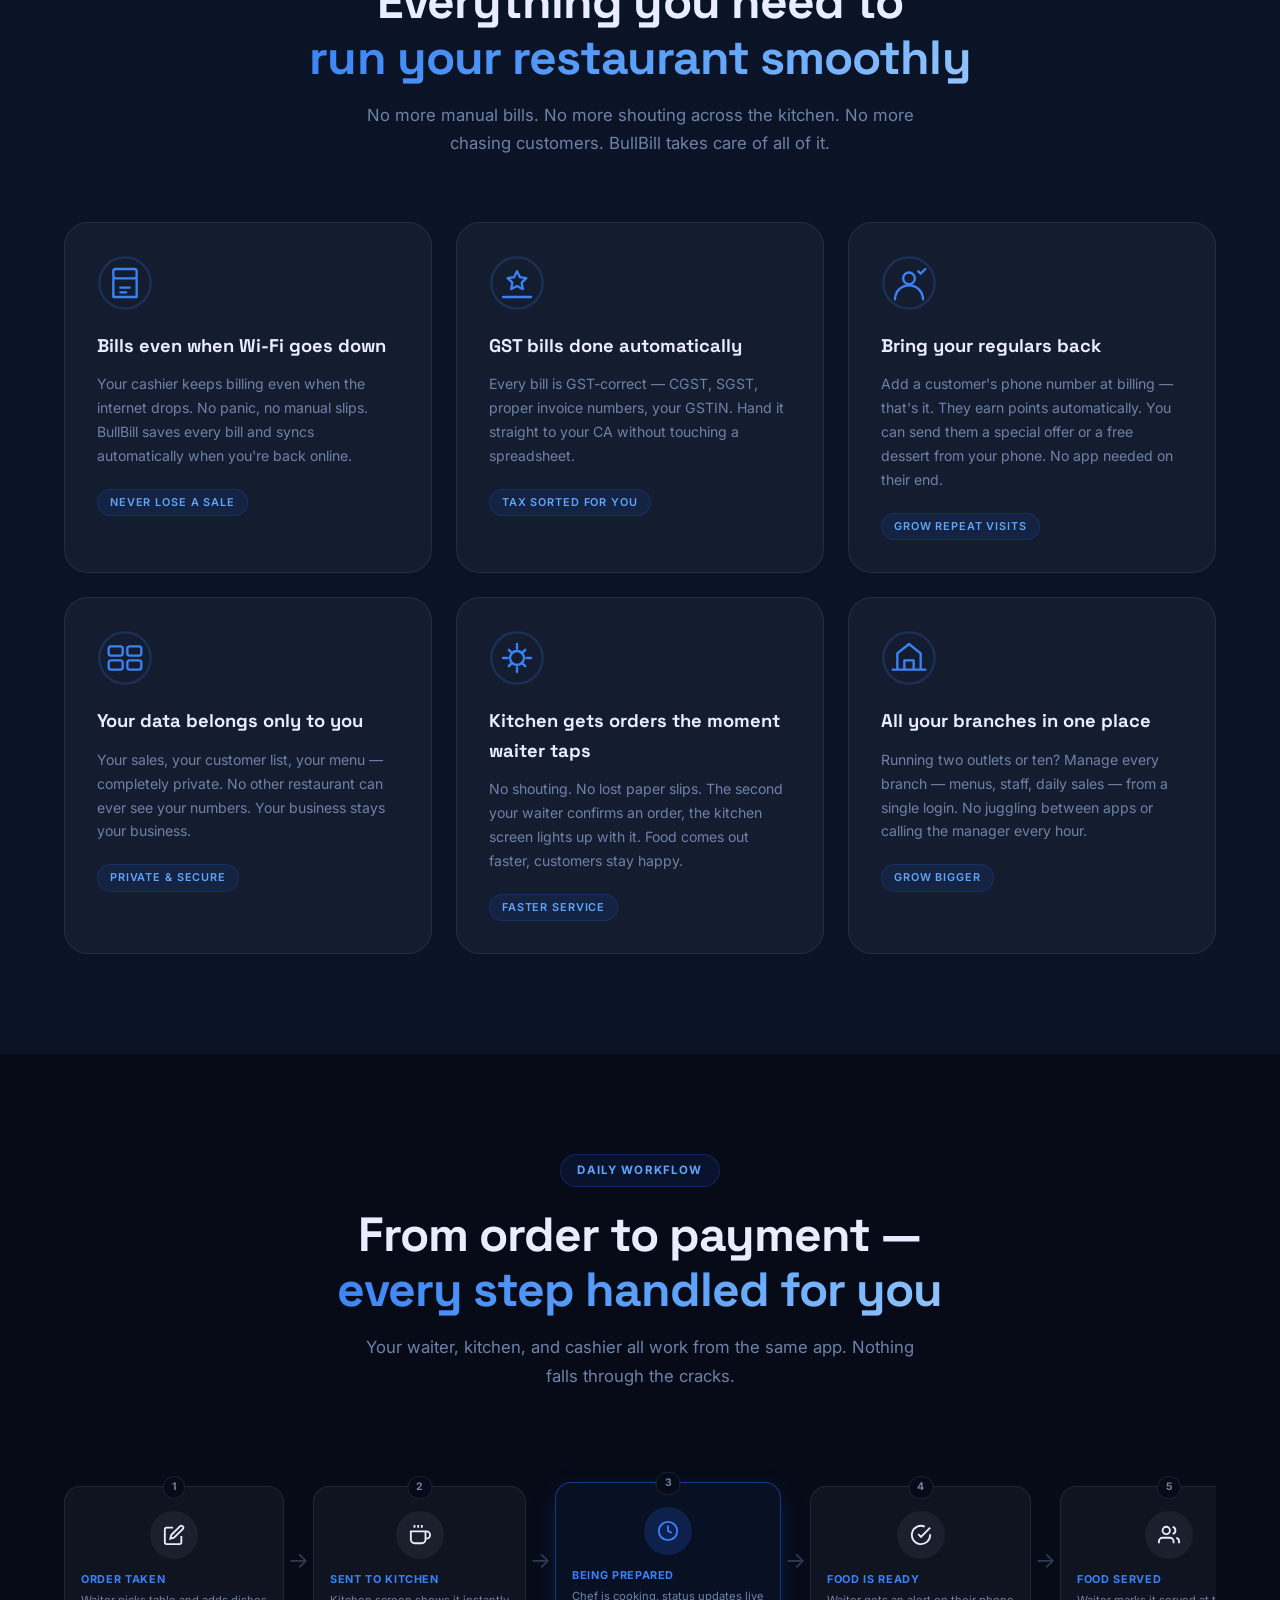
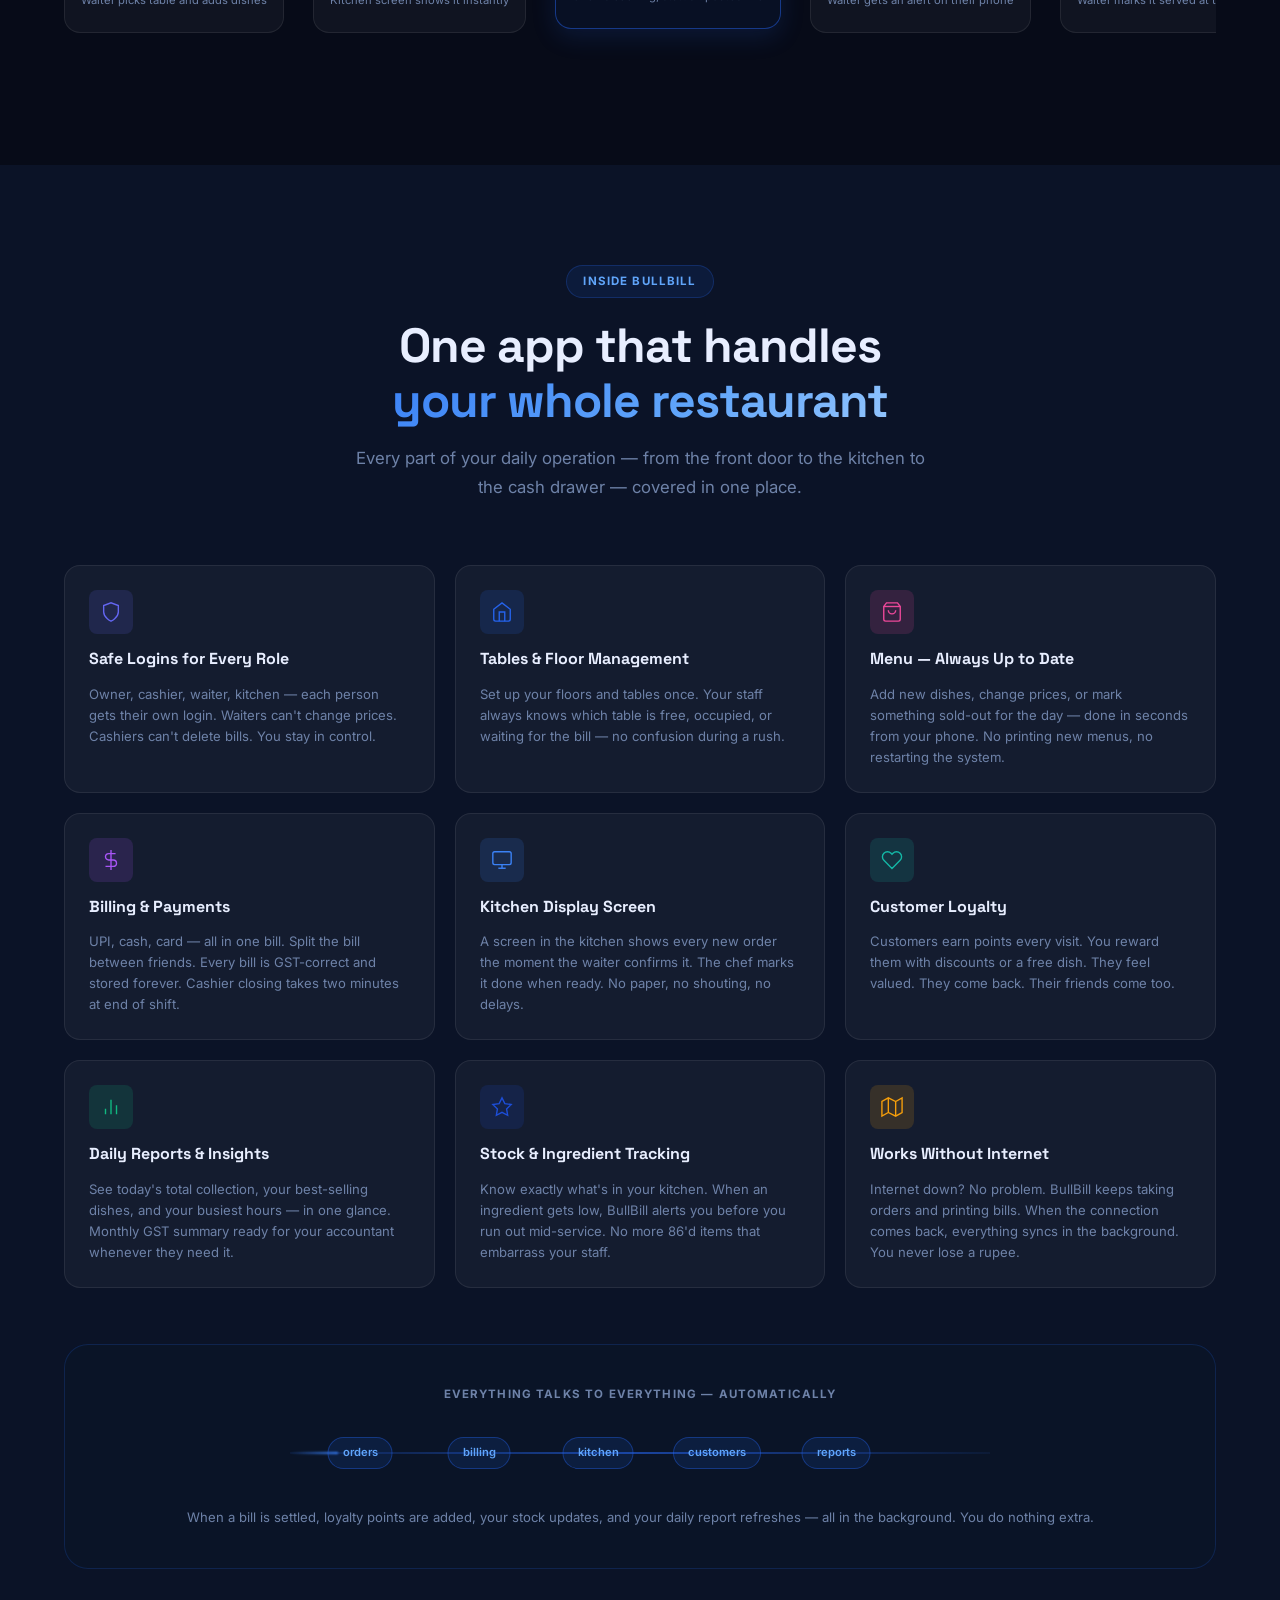
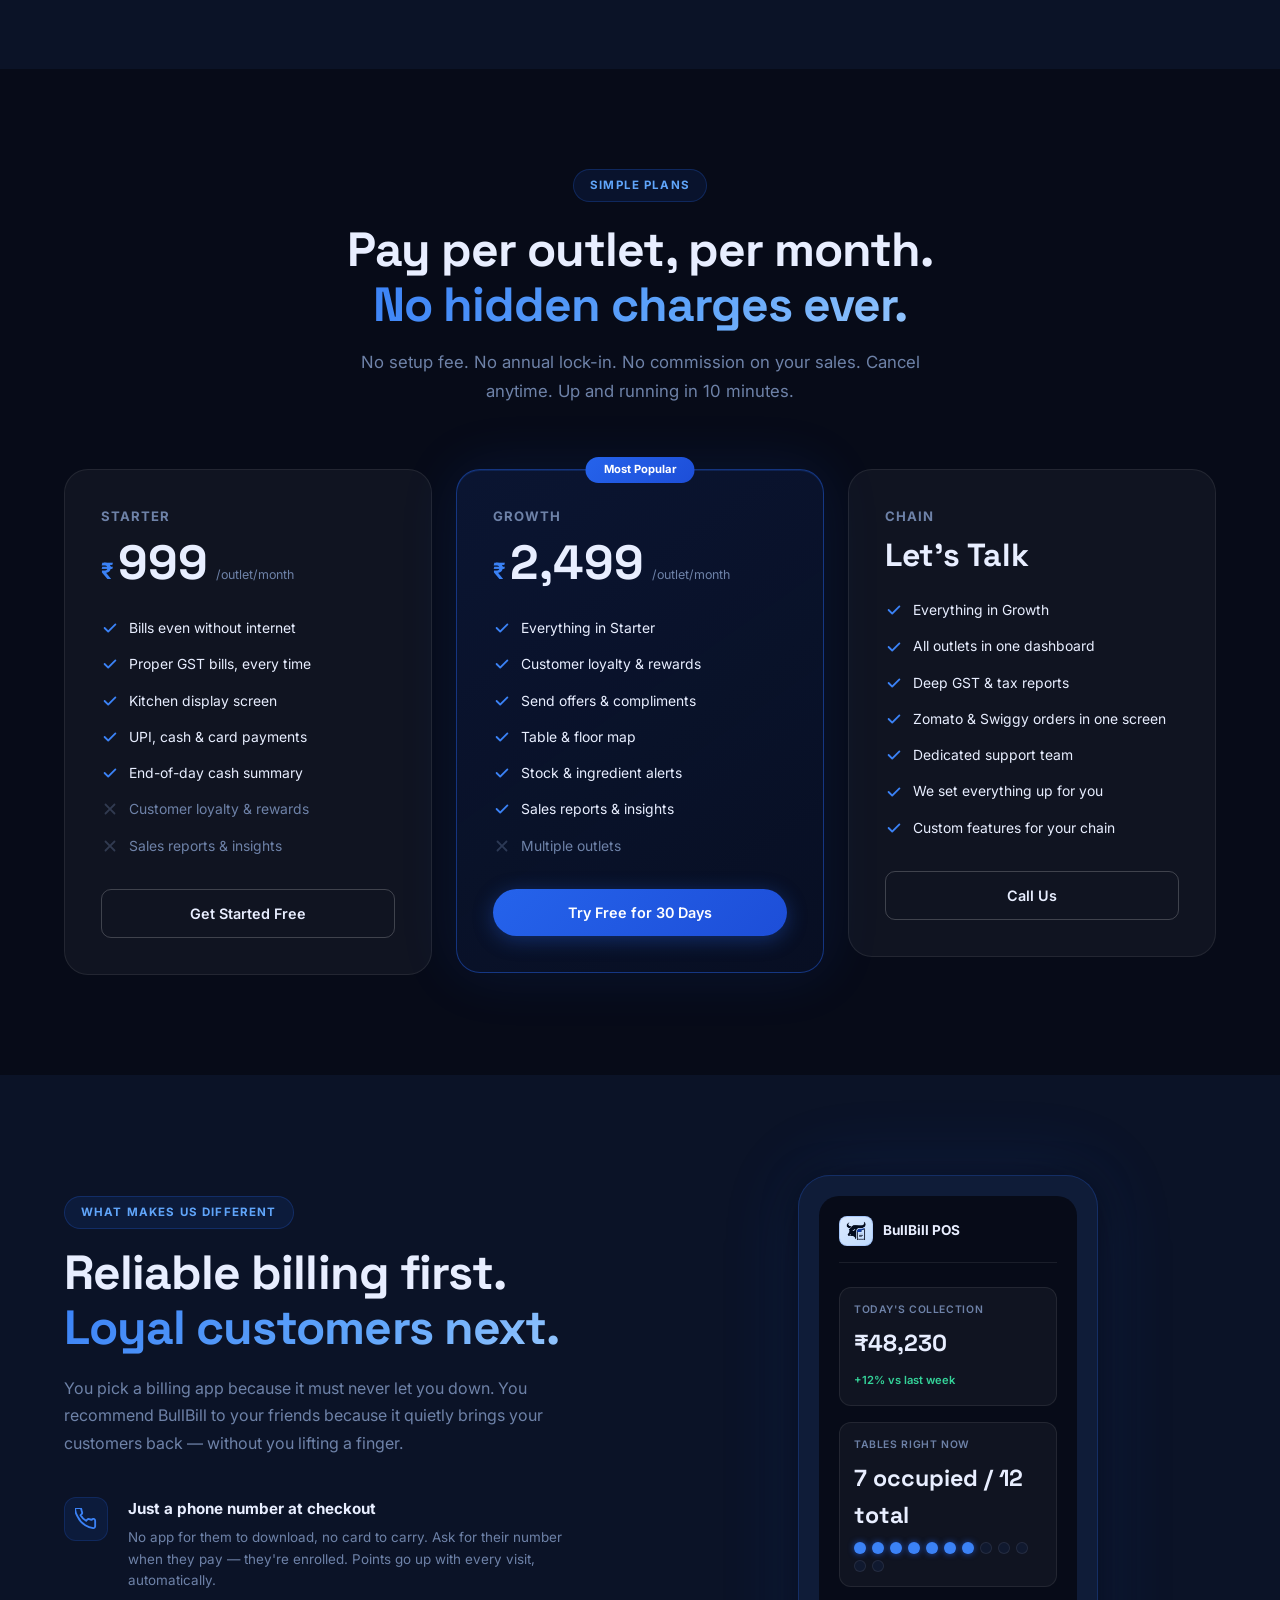
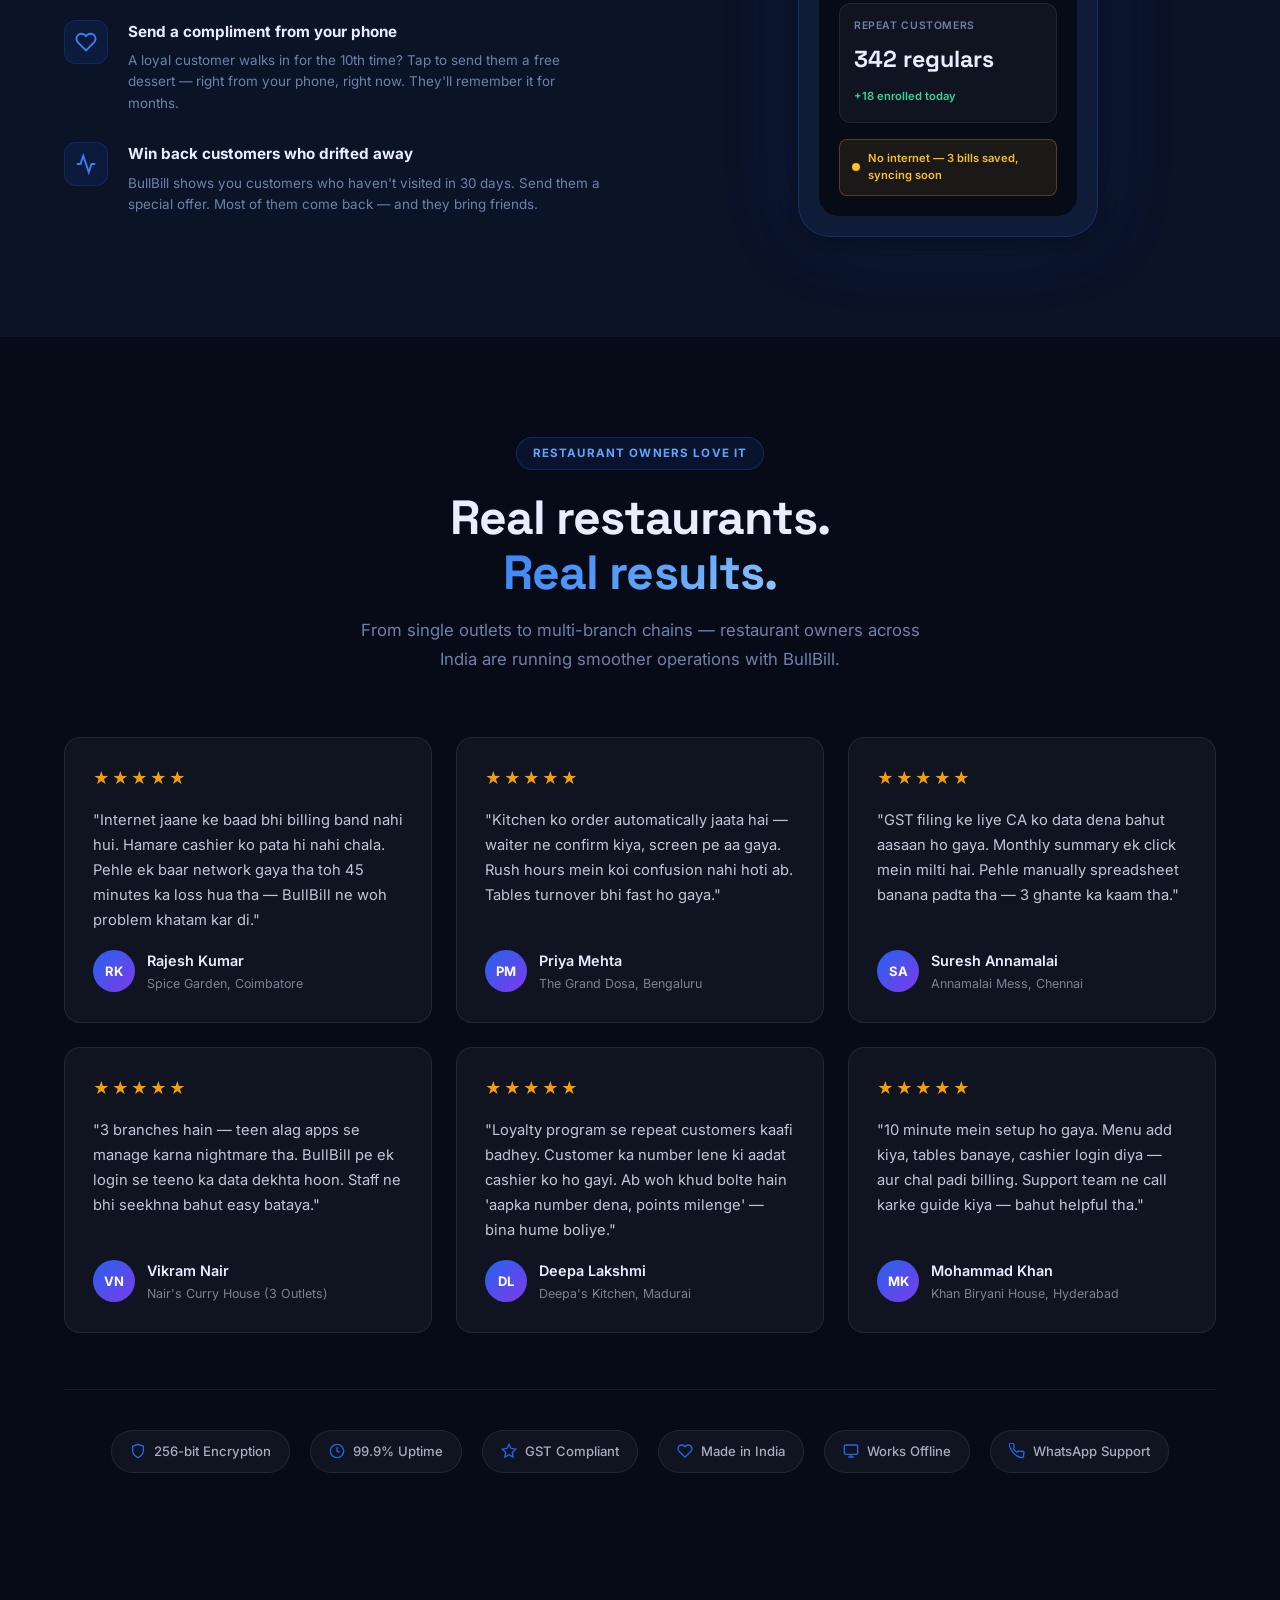
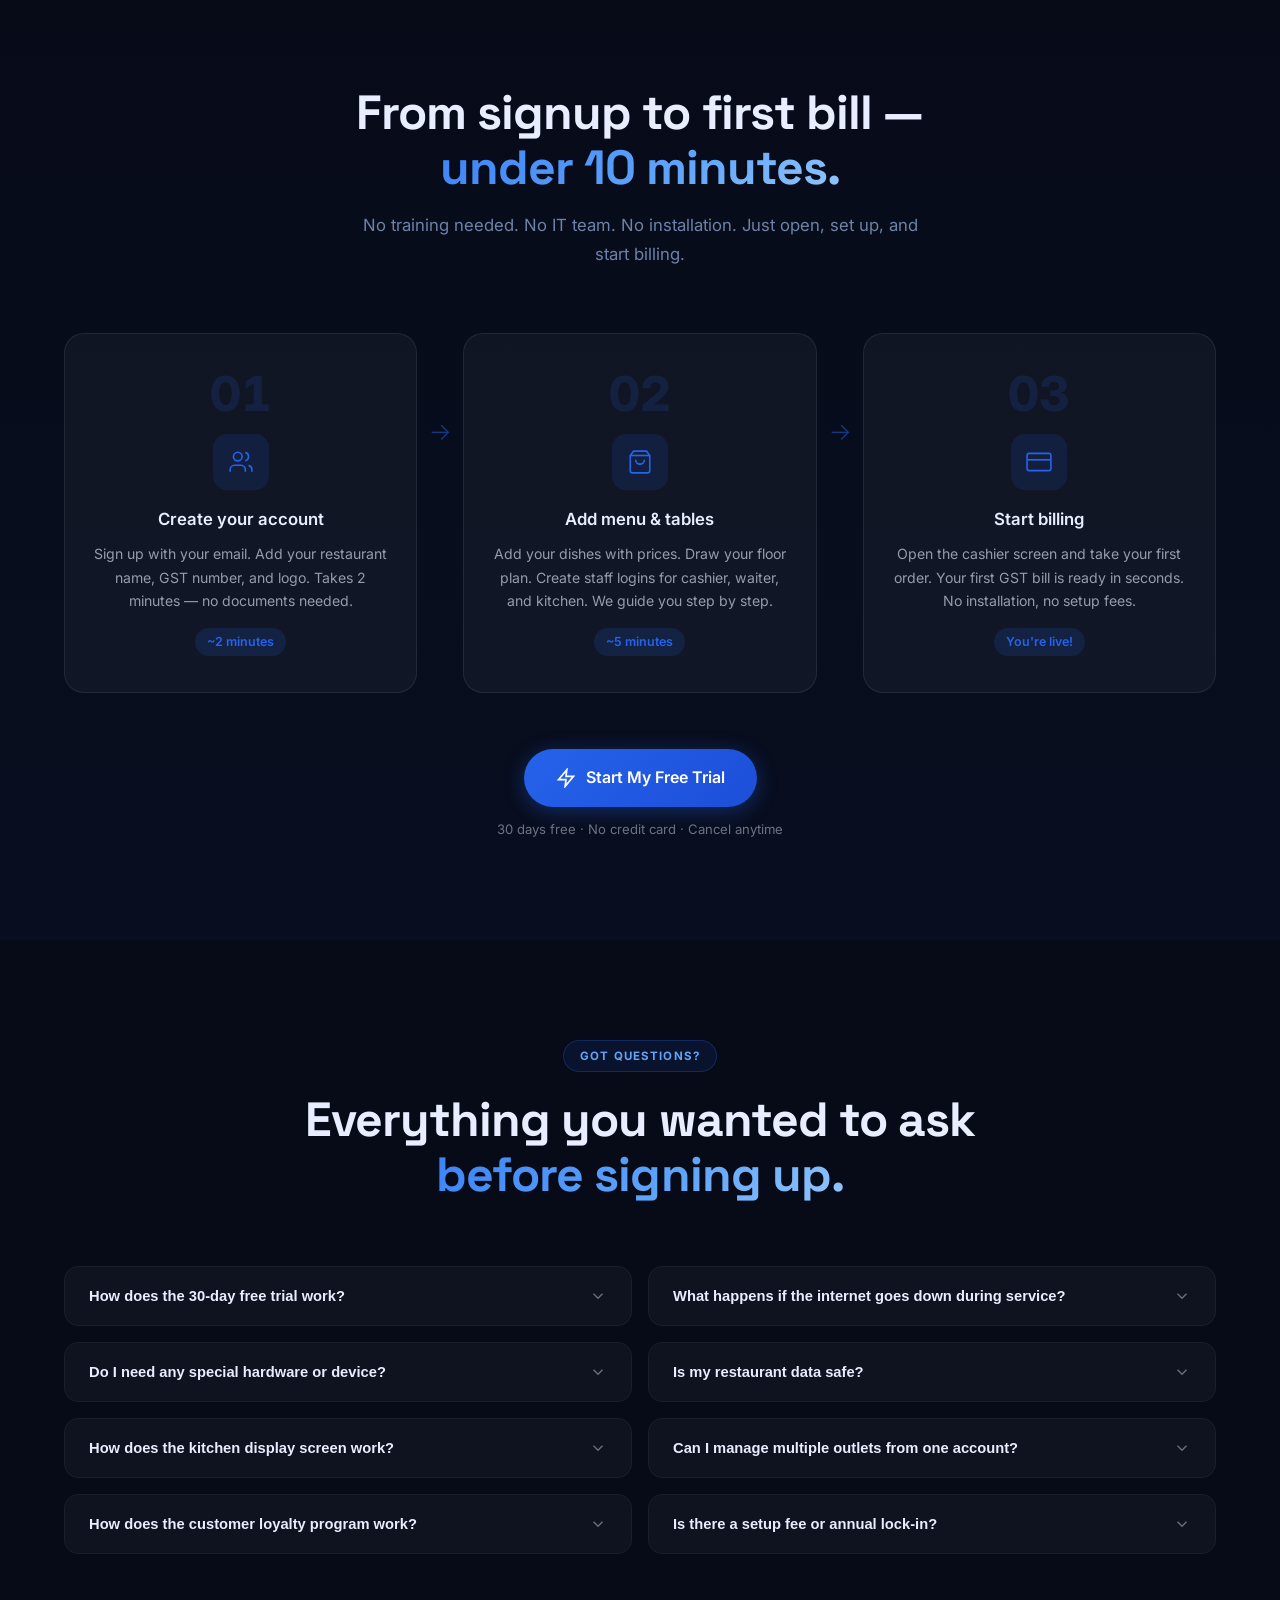
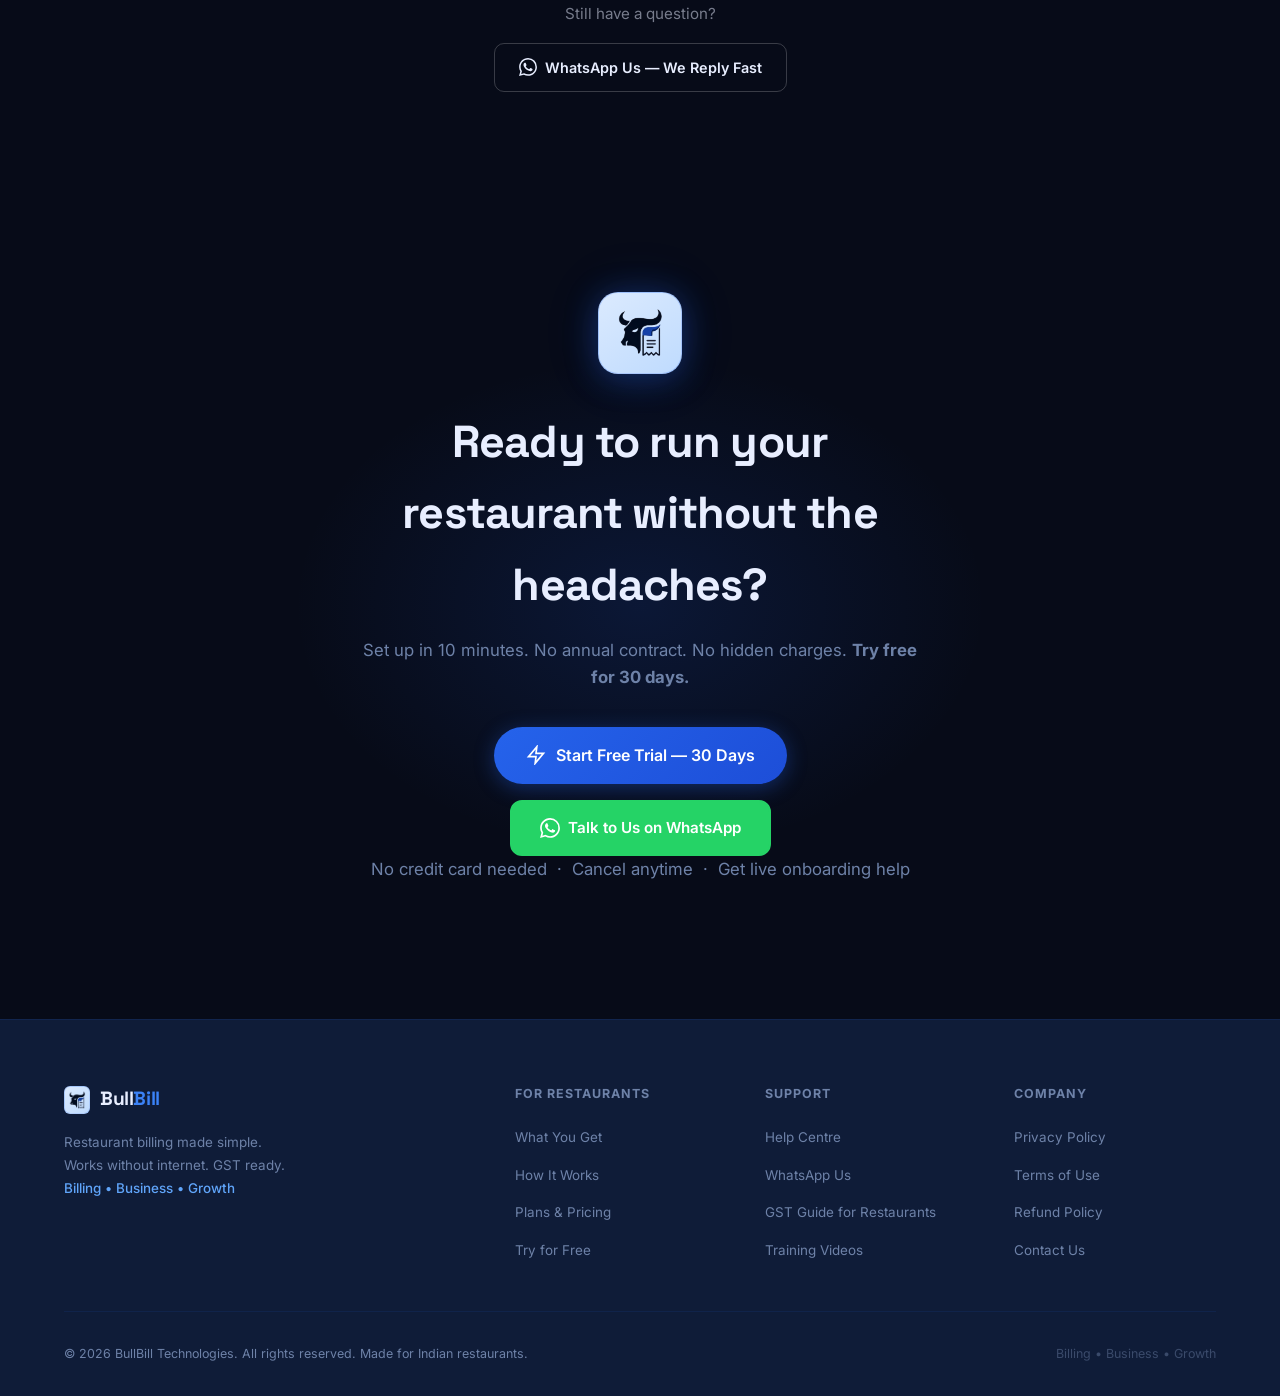
==== commit a2fdc066: "feat(seo): robots.txt, sitemap.xml, canonical/OG/Twitter tags, structured data Adds the baseline SEO" ====
--- a/index.html
+++ b/index.html
@@ -5,11 +5,56 @@
   <meta name="viewport" content="width=device-width, initial-scale=1.0" />
   <title>BullBill — Billing App for Indian Restaurants</title>
   <meta name="description" content="BullBill is the billing app Indian restaurant owners trust. Works without internet, prints GST bills, manages tables and kitchen orders, and brings customers back with loyalty rewards." />
+  <link rel="canonical" href="https://bullbill.in/" />
   <link rel="icon" type="image/png" href="assets/images/logo-icon.png" />
   <link rel="preconnect" href="https://fonts.googleapis.com" />
   <link rel="preconnect" href="https://fonts.gstatic.com" crossorigin />
   <link href="https://fonts.googleapis.com/css2?family=Inter:wght@300;400;500;600;700;800;900&family=Space+Grotesk:wght@400;500;600;700&display=swap" rel="stylesheet" />
   <link rel="stylesheet" href="assets/css/styles.css" />
+
+  <!-- Open Graph -->
+  <meta property="og:type" content="website" />
+  <meta property="og:site_name" content="BullBill" />
+  <meta property="og:url" content="https://bullbill.in/" />
+  <meta property="og:title" content="BullBill — Billing App for Indian Restaurants" />
+  <meta property="og:description" content="BullBill is the billing app Indian restaurant owners trust. Works without internet, prints GST bills, manages tables and kitchen orders, and brings customers back with loyalty rewards." />
+  <meta property="og:image" content="https://bullbill.in/assets/images/logo-with-name.png" />
+  <meta property="og:locale" content="en_IN" />
+
+  <!-- Twitter Card -->
+  <meta name="twitter:card" content="summary_large_image" />
+  <meta name="twitter:title" content="BullBill — Billing App for Indian Restaurants" />
+  <meta name="twitter:description" content="BullBill is the billing app Indian restaurant owners trust. Works without internet, prints GST bills, manages tables and kitchen orders, and brings customers back with loyalty rewards." />
+  <meta name="twitter:image" content="https://bullbill.in/assets/images/logo-with-name.png" />
+
+  <!-- Structured data -->
+  <script type="application/ld+json">
+  {
+    "@context": "https://schema.org",
+    "@type": "Organization",
+    "name": "BullBill",
+    "url": "https://bullbill.in/",
+    "logo": "https://bullbill.in/assets/images/logo-icon.png",
+    "sameAs": []
+  }
+  </script>
+  <script type="application/ld+json">
+  {
+    "@context": "https://schema.org",
+    "@type": "SoftwareApplication",
+    "name": "BullBill",
+    "applicationCategory": "BusinessApplication",
+    "operatingSystem": "Web, Android, iOS",
+    "description": "BullBill is the billing app Indian restaurant owners trust. Works without internet, prints GST bills, manages tables and kitchen orders, and brings customers back with loyalty rewards.",
+    "offers": {
+      "@type": "Offer",
+      "price": "0",
+      "priceCurrency": "INR",
+      "description": "30 days free trial"
+    },
+    "url": "https://bullbill.in/"
+  }
+  </script>
 </head>
 <body>
 
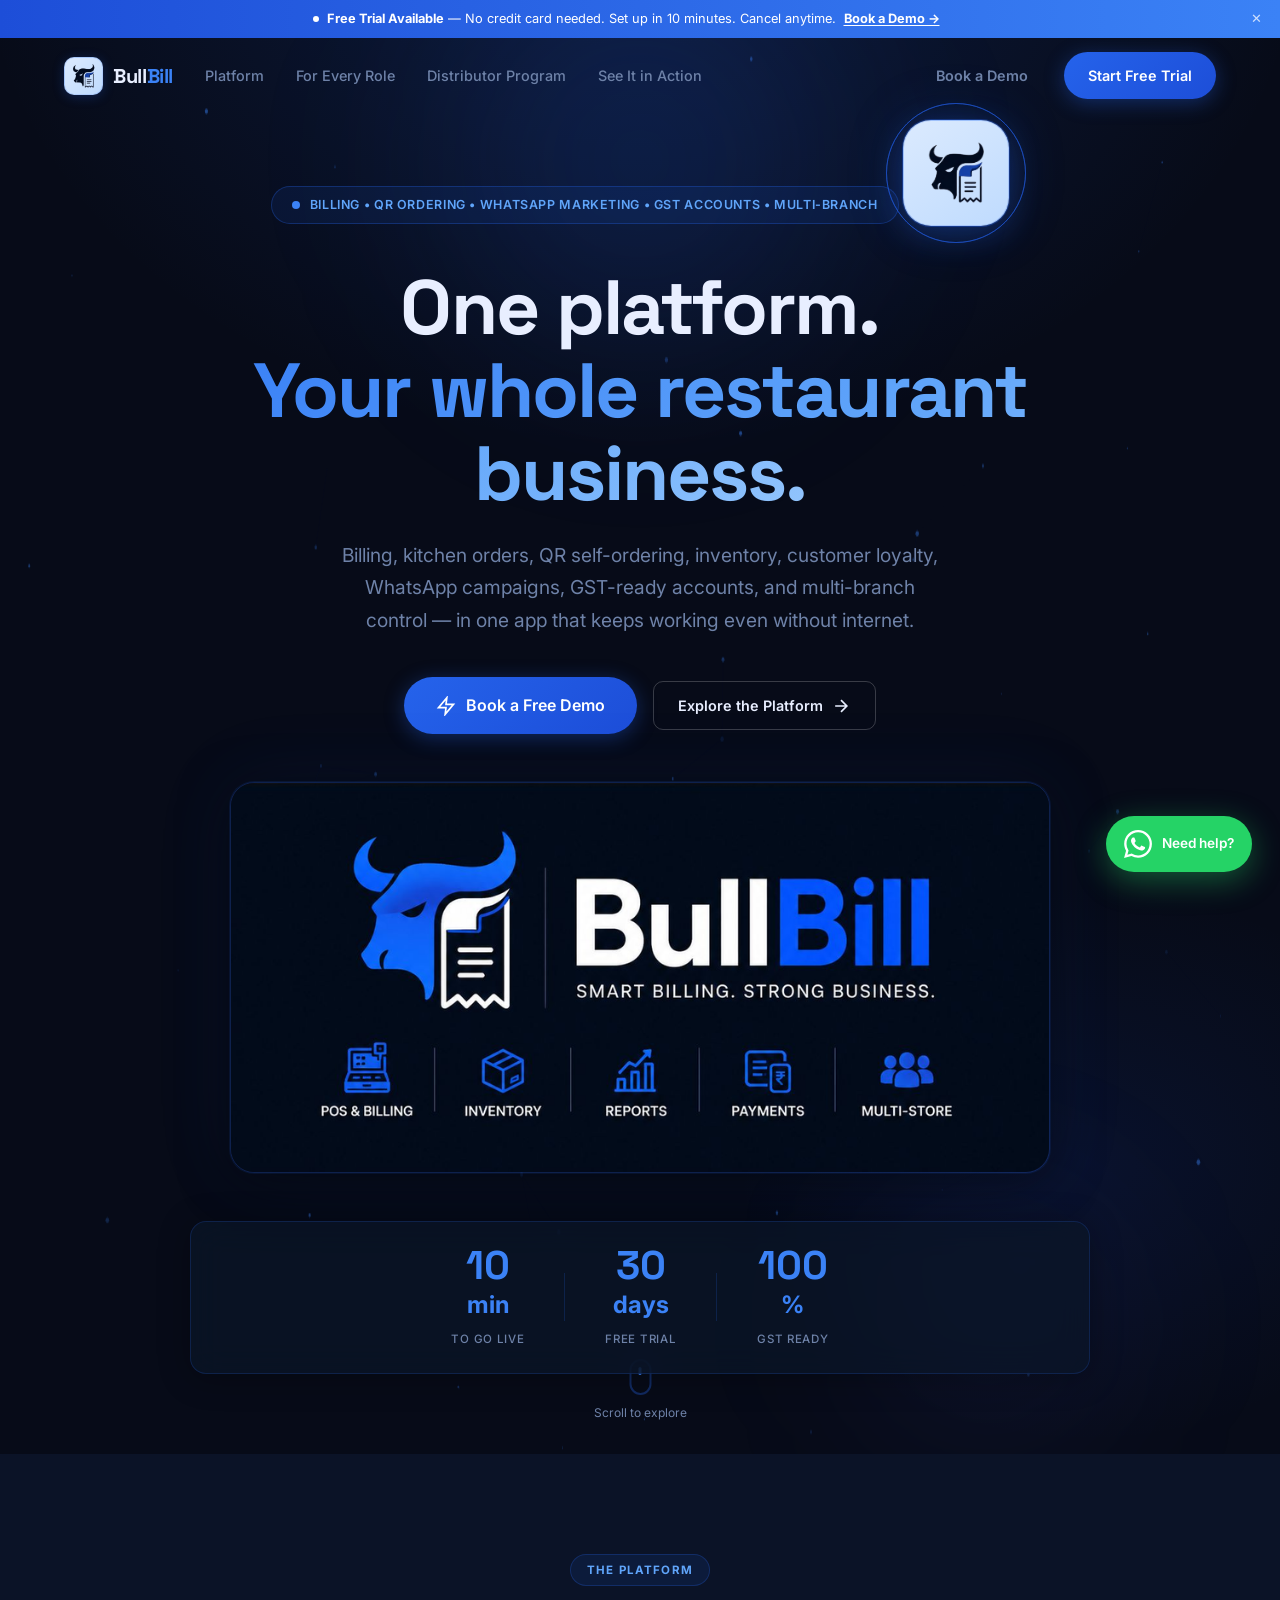
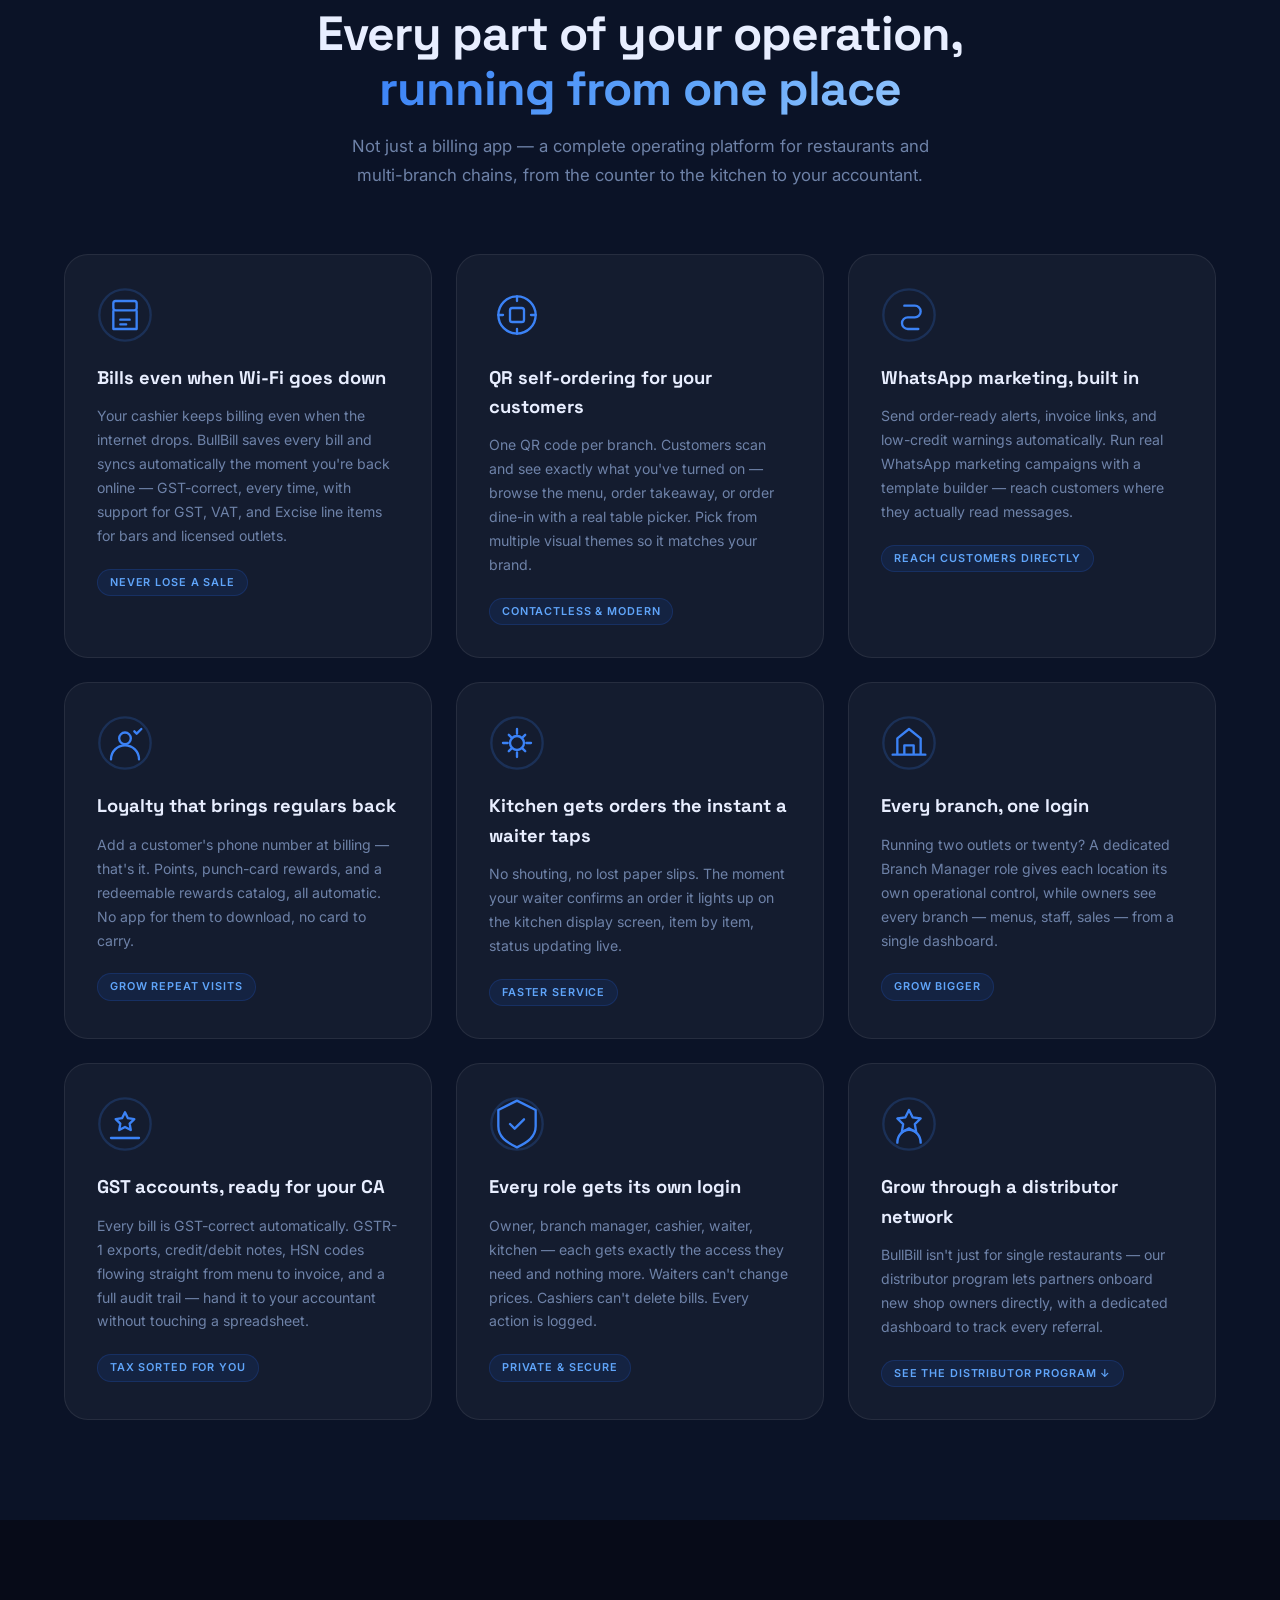
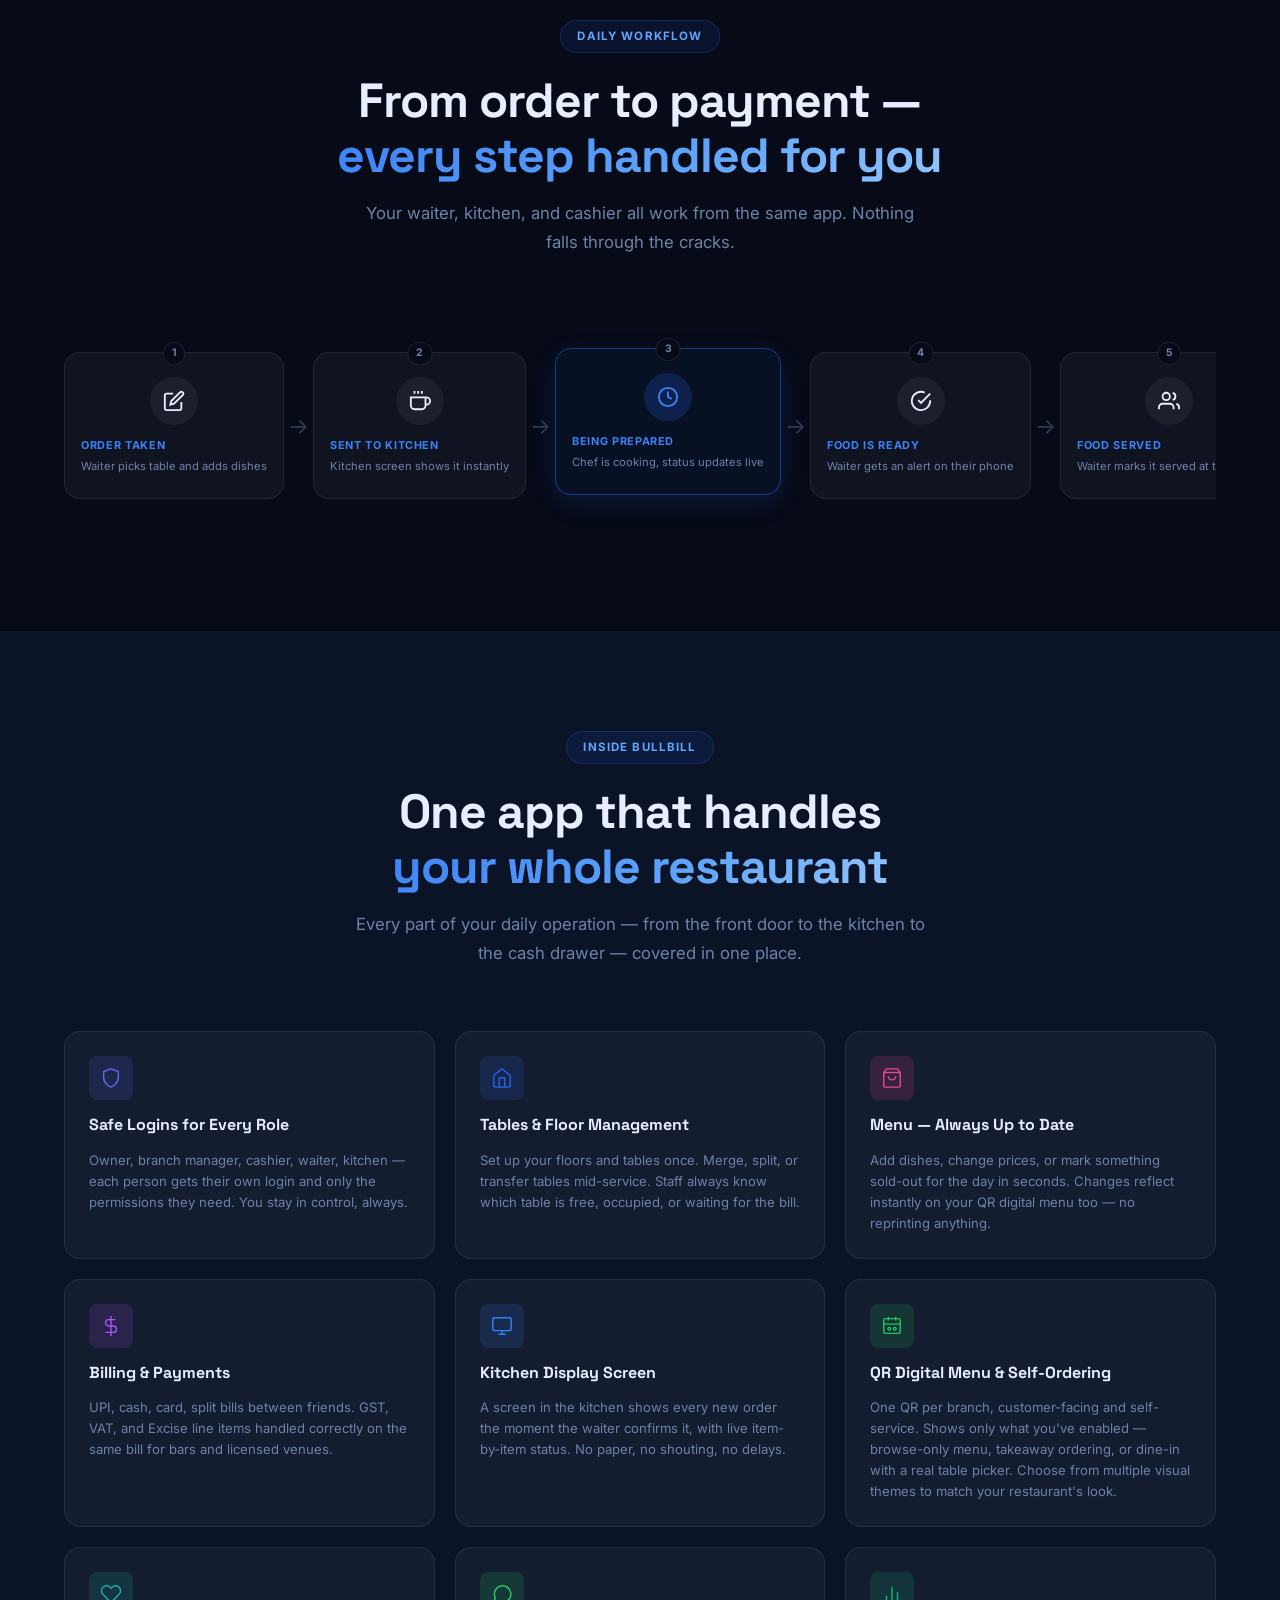
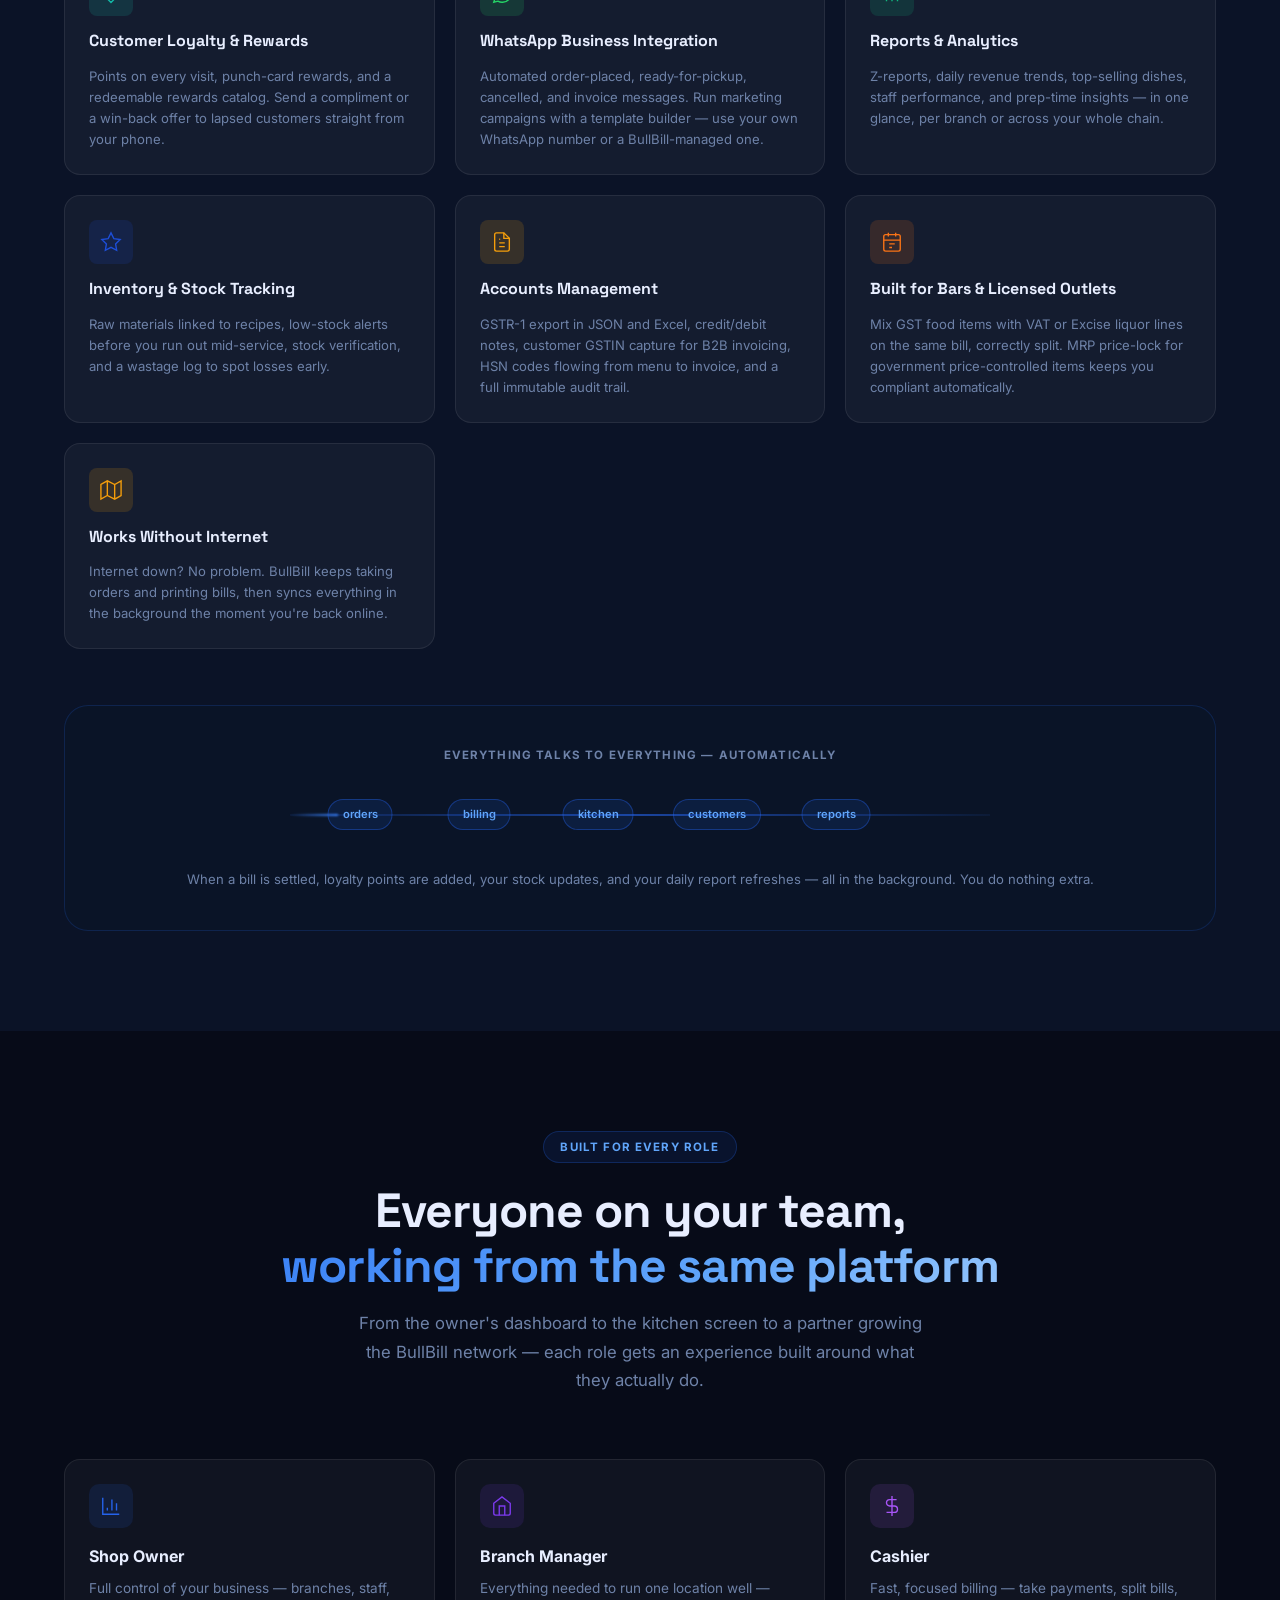
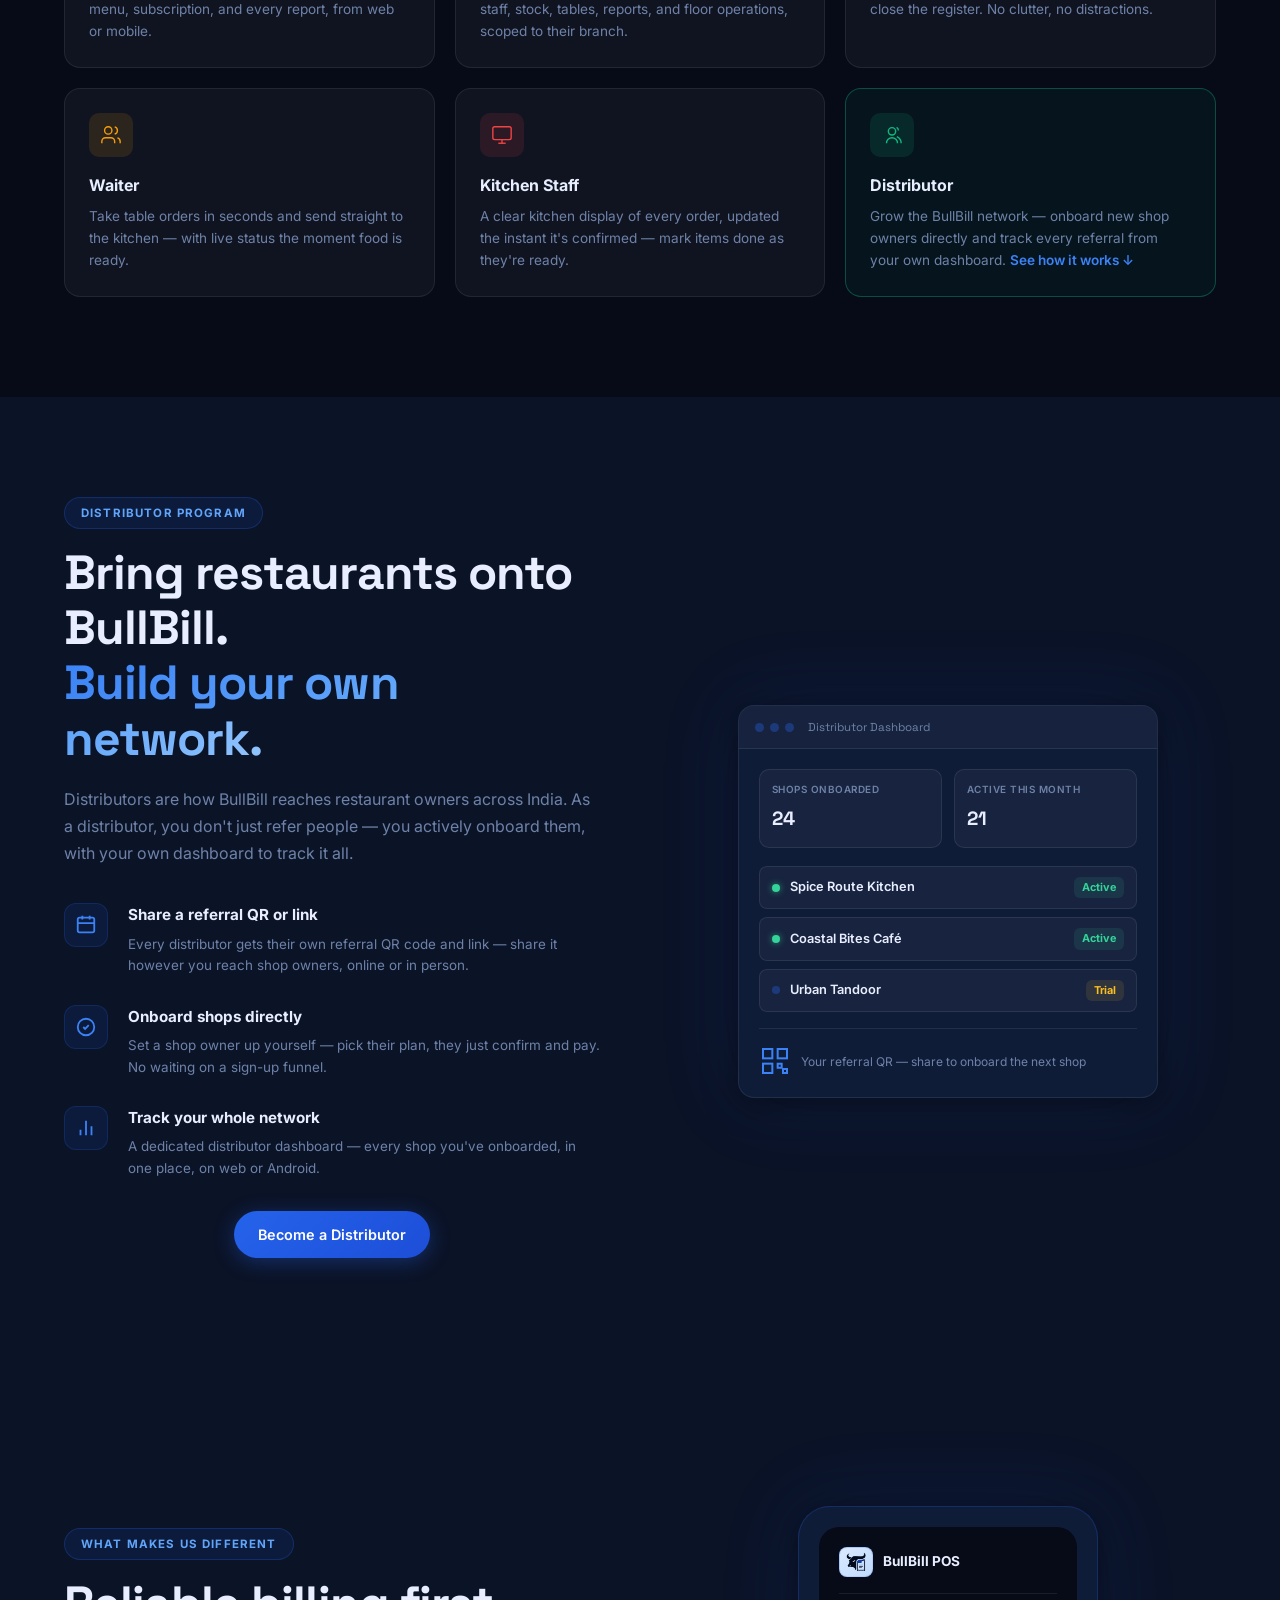
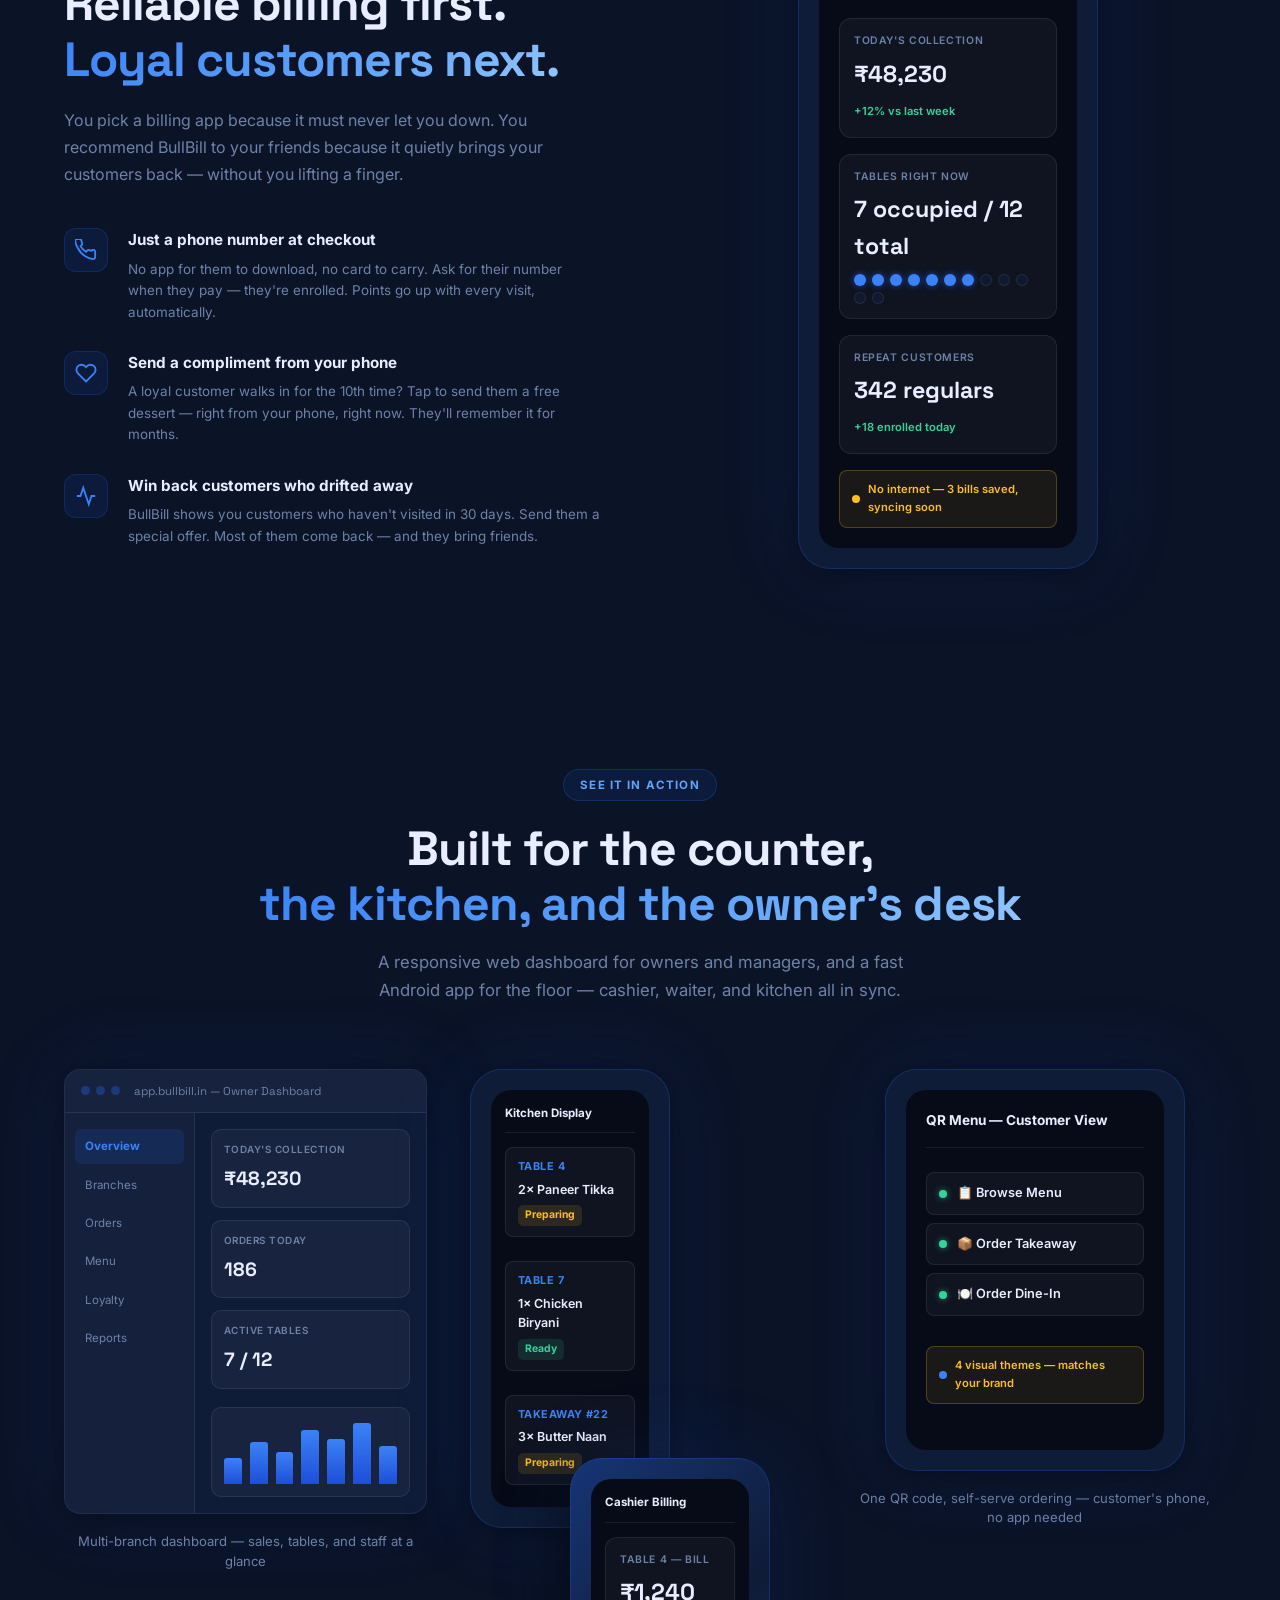
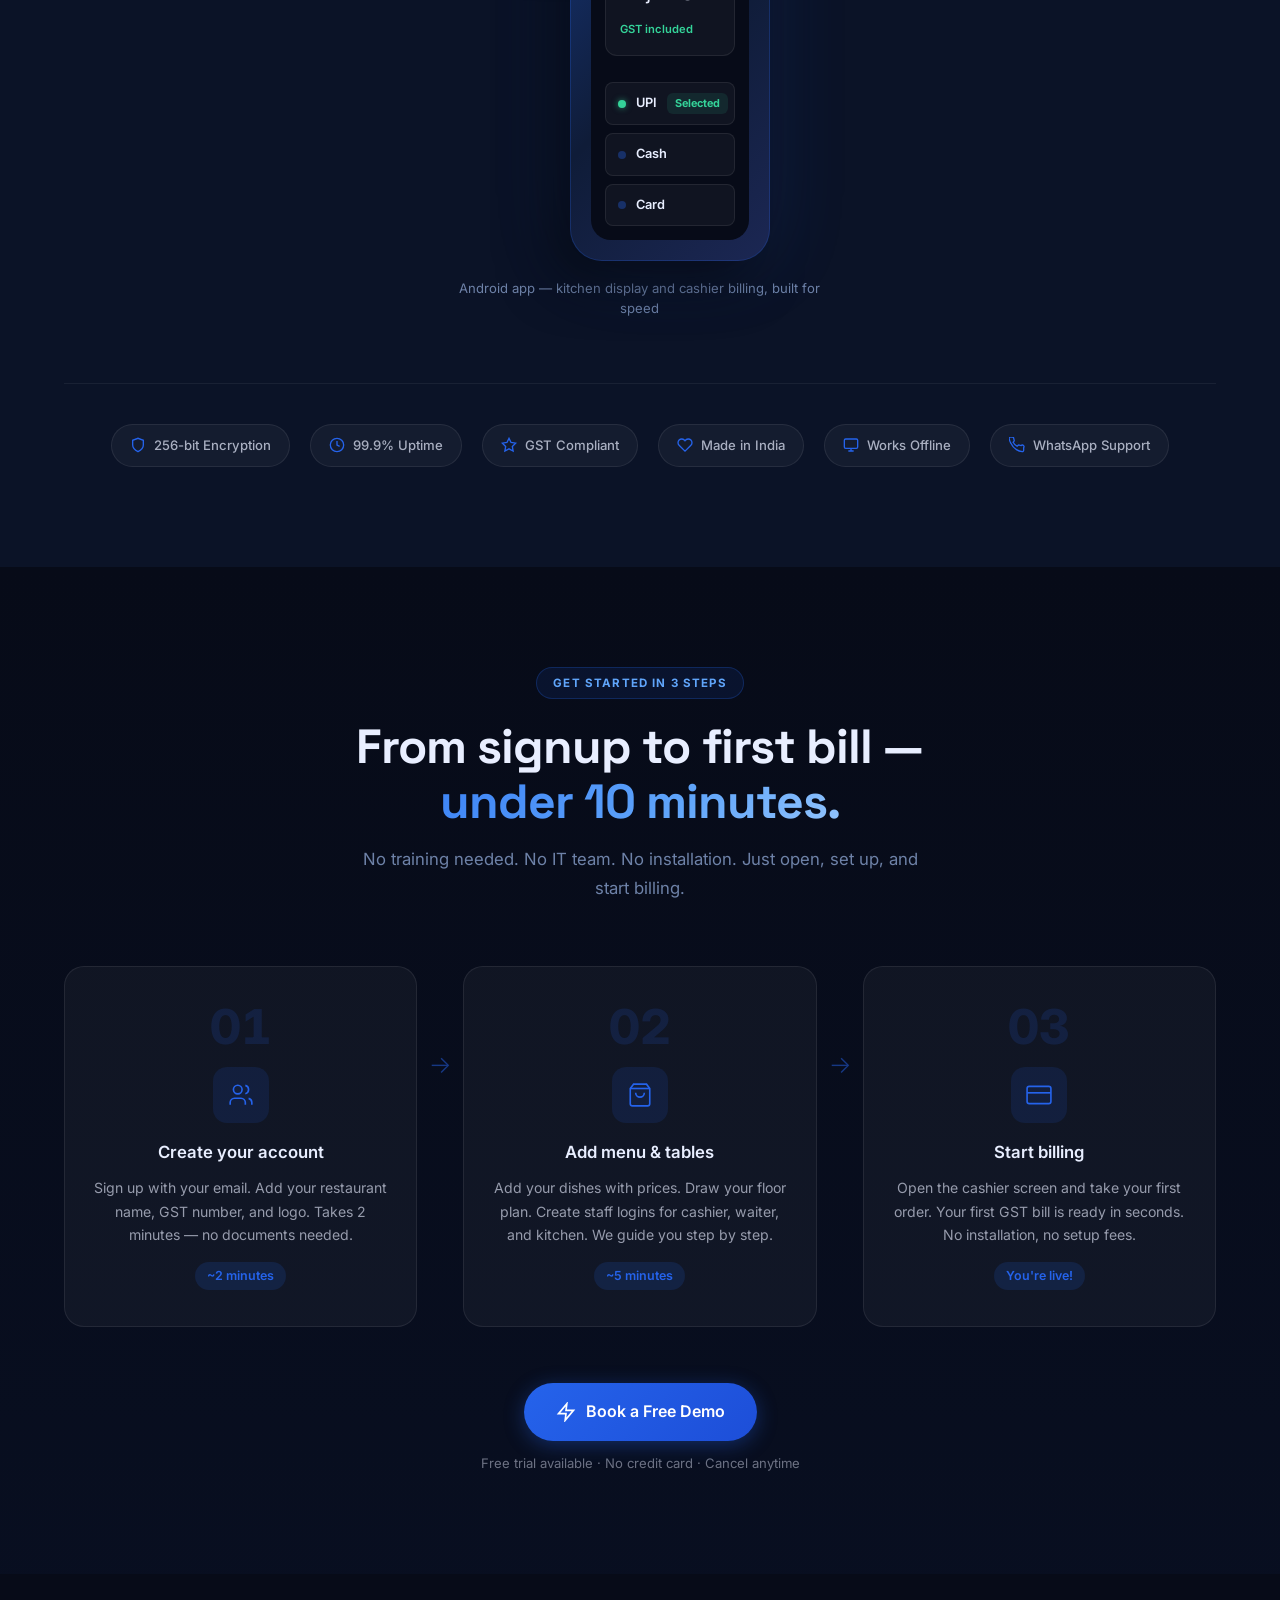
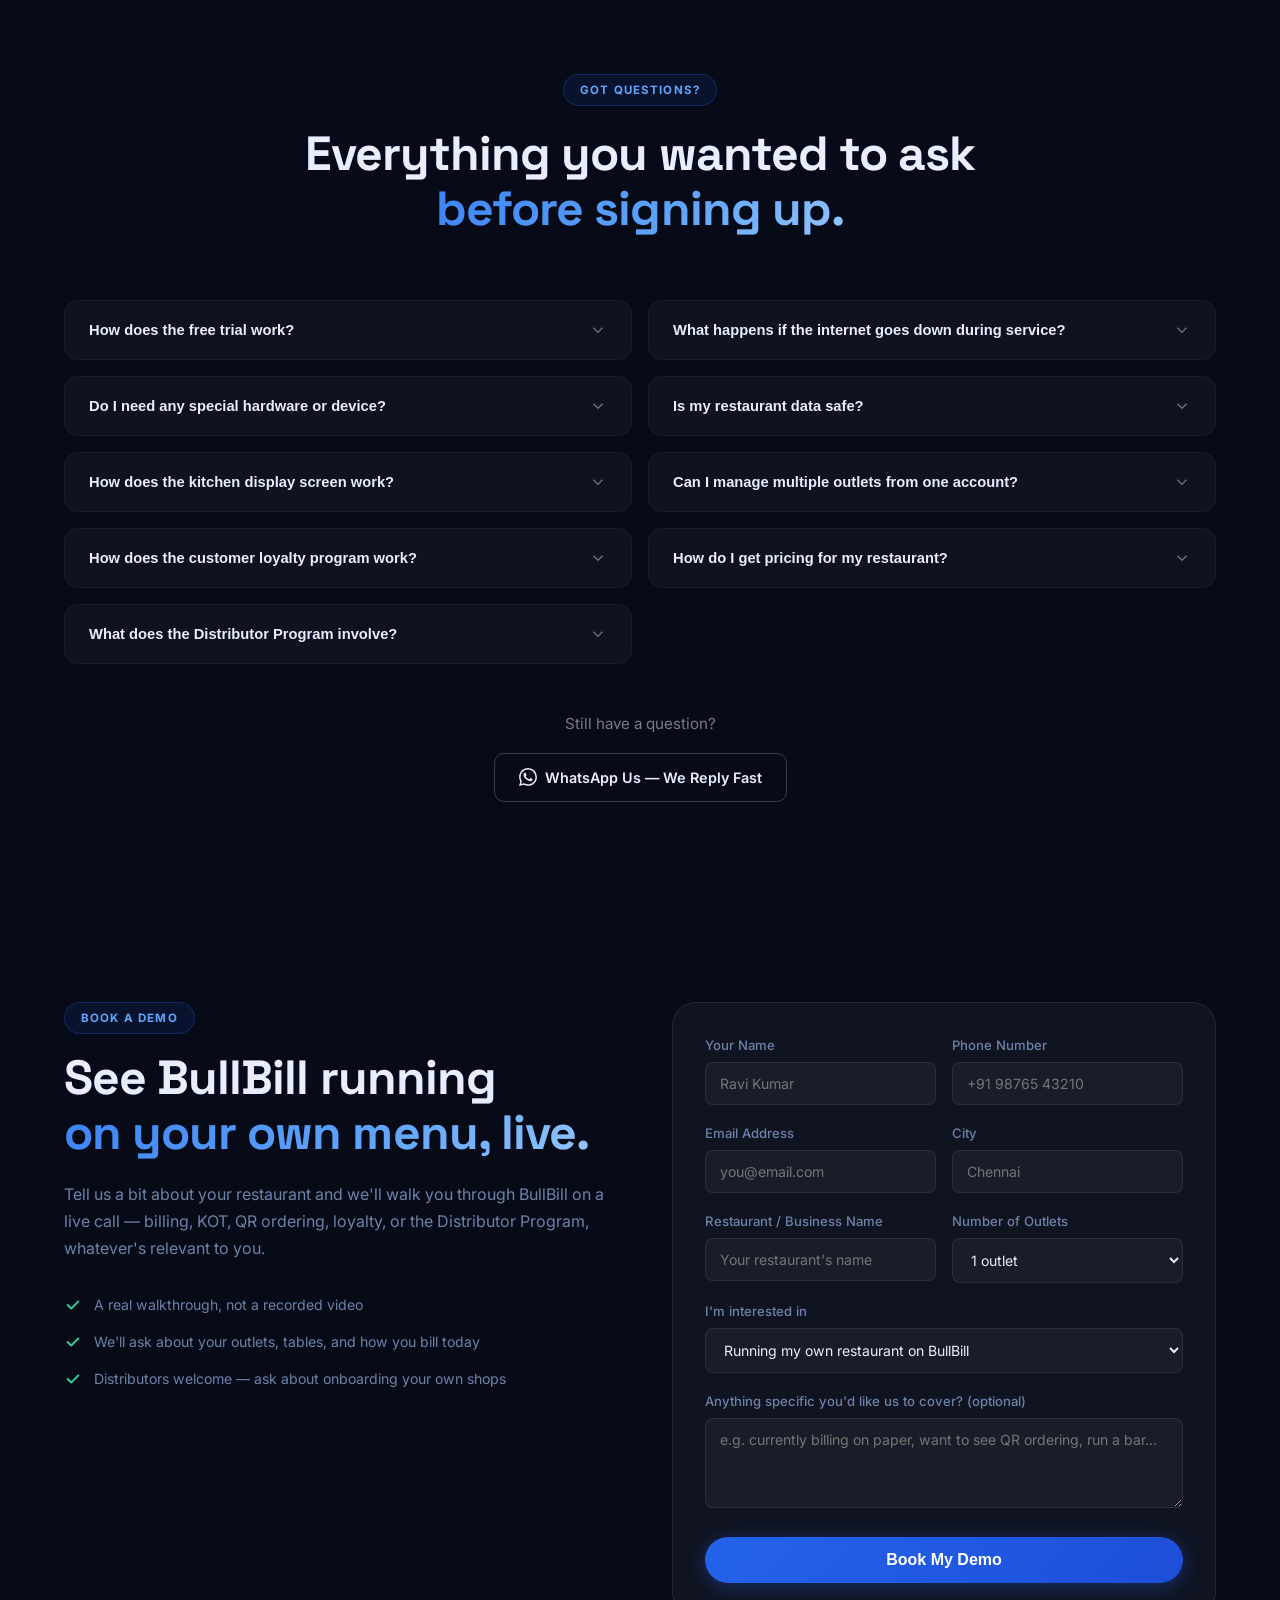
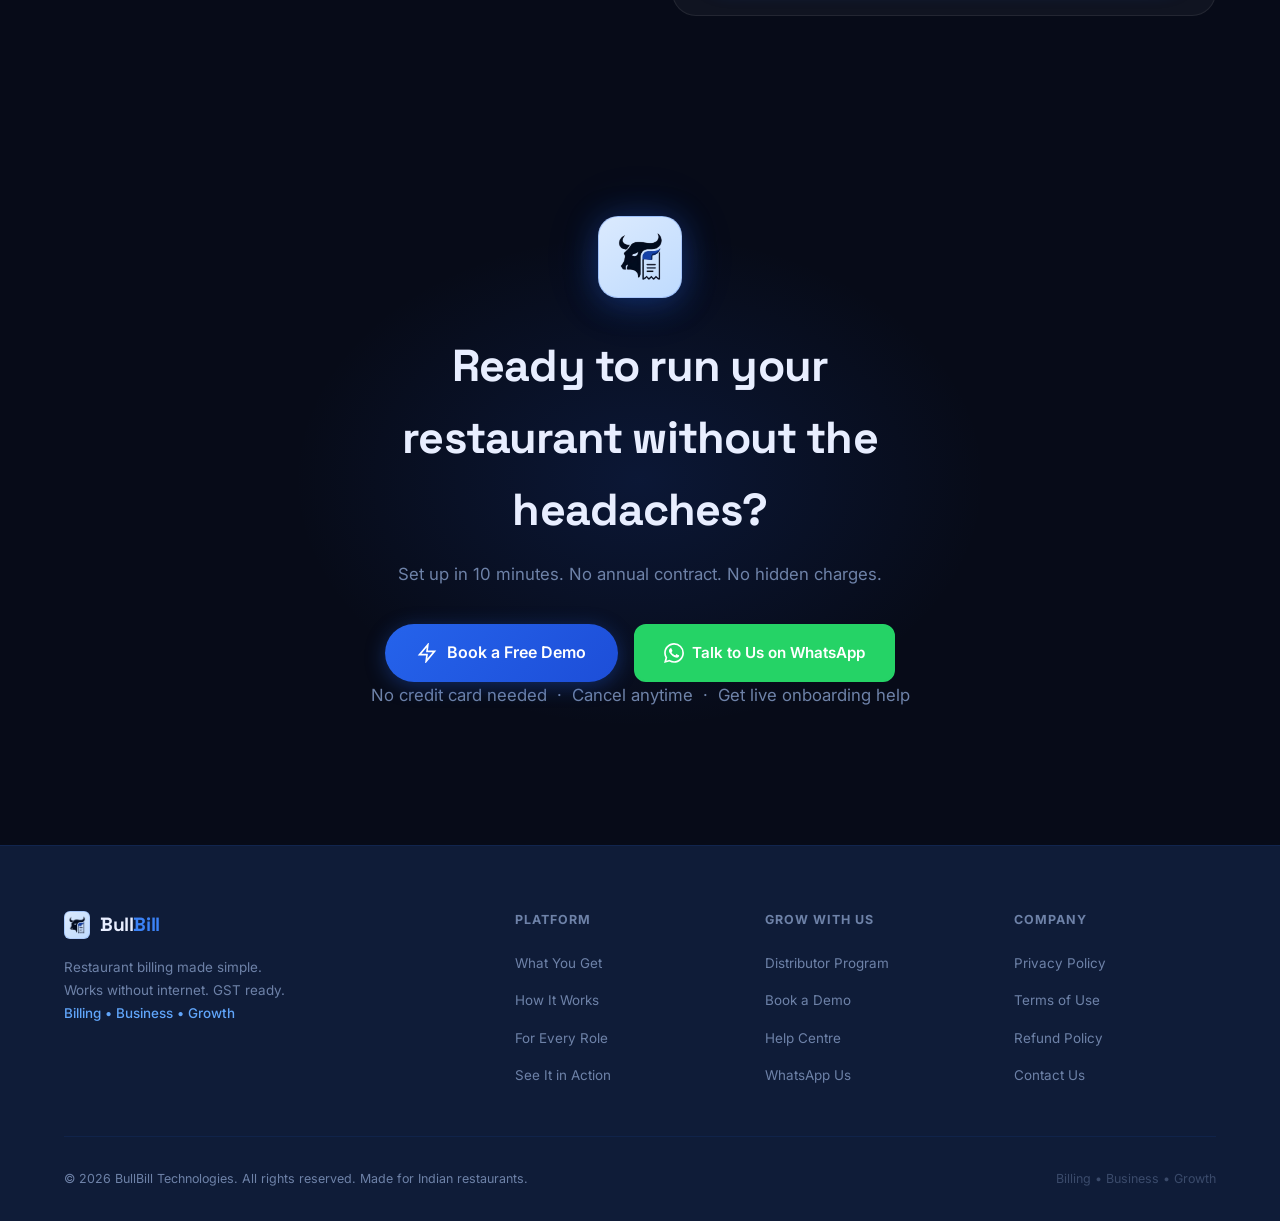
==== commit 9b6870d5: "Rebuild homepage as a SaaS-grade platform page - Remove all pricing/plan tiers and fake testimonials" ====
--- a/index.html
+++ b/index.html
@@ -3,8 +3,8 @@
 <head>
   <meta charset="UTF-8" />
   <meta name="viewport" content="width=device-width, initial-scale=1.0" />
-  <title>BullBill — Billing App for Indian Restaurants</title>
-  <meta name="description" content="BullBill is the billing app Indian restaurant owners trust. Works without internet, prints GST bills, manages tables and kitchen orders, and brings customers back with loyalty rewards." />
+  <title>BullBill — The Complete Restaurant Operating Platform</title>
+  <meta name="description" content="BullBill is the all-in-one platform for restaurants and multi-branch chains — billing, KOT, QR ordering, inventory, loyalty, WhatsApp marketing, GST accounts, and a distributor network, all in one place. Works even without internet." />
   <link rel="canonical" href="https://bullbill.in/" />
   <link rel="icon" type="image/png" href="assets/images/logo-icon.png" />
   <link rel="preconnect" href="https://fonts.googleapis.com" />
@@ -16,15 +16,15 @@
   <meta property="og:type" content="website" />
   <meta property="og:site_name" content="BullBill" />
   <meta property="og:url" content="https://bullbill.in/" />
-  <meta property="og:title" content="BullBill — Billing App for Indian Restaurants" />
-  <meta property="og:description" content="BullBill is the billing app Indian restaurant owners trust. Works without internet, prints GST bills, manages tables and kitchen orders, and brings customers back with loyalty rewards." />
+  <meta property="og:title" content="BullBill — The Complete Restaurant Operating Platform" />
+  <meta property="og:description" content="Billing, KOT, QR ordering, inventory, loyalty, WhatsApp marketing, GST accounts, and a distributor network — one platform for restaurants and multi-branch chains." />
   <meta property="og:image" content="https://bullbill.in/assets/images/logo-with-name.png" />
   <meta property="og:locale" content="en_IN" />
 
   <!-- Twitter Card -->
   <meta name="twitter:card" content="summary_large_image" />
-  <meta name="twitter:title" content="BullBill — Billing App for Indian Restaurants" />
-  <meta name="twitter:description" content="BullBill is the billing app Indian restaurant owners trust. Works without internet, prints GST bills, manages tables and kitchen orders, and brings customers back with loyalty rewards." />
+  <meta name="twitter:title" content="BullBill — The Complete Restaurant Operating Platform" />
+  <meta name="twitter:description" content="Billing, KOT, QR ordering, inventory, loyalty, WhatsApp marketing, GST accounts, and a distributor network — one platform for restaurants and multi-branch chains." />
   <meta name="twitter:image" content="https://bullbill.in/assets/images/logo-with-name.png" />
 
   <!-- Structured data -->
@@ -45,13 +45,7 @@
     "name": "BullBill",
     "applicationCategory": "BusinessApplication",
     "operatingSystem": "Web, Android, iOS",
-    "description": "BullBill is the billing app Indian restaurant owners trust. Works without internet, prints GST bills, manages tables and kitchen orders, and brings customers back with loyalty rewards.",
-    "offers": {
-      "@type": "Offer",
-      "price": "0",
-      "priceCurrency": "INR",
-      "description": "30 days free trial"
-    },
+    "description": "BullBill is the all-in-one operating platform for restaurants and multi-branch chains — billing, KOT, QR ordering, inventory, loyalty, WhatsApp marketing, GST accounts, and a distributor network.",
     "url": "https://bullbill.in/"
   }
   </script>
@@ -62,10 +56,10 @@
   <div class="trial-bar" id="trialBar">
     <div class="trial-bar-inner">
       <span class="trial-bar-dot"></span>
-      <span><strong>30 Days Free Trial</strong> — No credit card needed. Set up in 10 minutes. Cancel anytime.</span>
-      <a href="https://app.bullbill.in" target="_blank" rel="noopener" class="trial-bar-link">Start Free Now →</a>
-    </div>
-    <button class="trial-bar-close" onclick="this.parentElement.style.display='none'" aria-label="Close">✕</button>
+      <span><strong>Free Trial Available</strong> — No credit card needed. Set up in 10 minutes. Cancel anytime.</span>
+      <a href="#demo" class="trial-bar-link">Book a Demo →</a>
+    </div>
+    <button class="trial-bar-close" onclick="this.parentElement.style.display='none'; document.body.classList.add('trial-bar-dismissed')" aria-label="Close">✕</button>
   </div>
 
   <!-- ─── NAVBAR ──────────────────────────────────────────────────── -->
@@ -78,13 +72,13 @@
         <span class="logo-wordmark">Bull<span>Bill</span></span>
       </a>
       <ul class="nav-links">
-        <li><a href="#features">What You Get</a></li>
-        <li><a href="#how-it-works">How It Works</a></li>
-        <li><a href="#services">Inside BullBill</a></li>
-        <li><a href="#pricing">Plans</a></li>
+        <li><a href="#features">Platform</a></li>
+        <li><a href="#roles">For Every Role</a></li>
+        <li><a href="#distributor">Distributor Program</a></li>
+        <li><a href="#showcase">See It in Action</a></li>
       </ul>
       <div class="nav-cta">
-        <a href="#pricing" class="btn btn-ghost">See Plans</a>
+        <a href="#demo" class="btn btn-ghost">Book a Demo</a>
         <a href="https://app.bullbill.in" target="_blank" rel="noopener" class="btn btn-primary">Start Free Trial</a>
       </div>
       <button class="nav-toggle" id="navToggle" aria-label="Toggle menu">
@@ -102,7 +96,7 @@
     <div class="hero-content">
       <div class="hero-badge reveal">
         <span class="badge-dot"></span>
-        Made for Indian restaurants &bull; Works without internet &bull; GST ready
+        Billing &bull; QR Ordering &bull; WhatsApp Marketing &bull; GST Accounts &bull; Multi-Branch
       </div>
 
       <div class="hero-logo-wrap reveal delay-1">
@@ -115,20 +109,20 @@
       </div>
 
       <h1 class="hero-title reveal delay-2">
-        Your restaurant<br /><span class="gradient-text">never stops billing.</span>
+        One platform.<br /><span class="gradient-text">Your whole restaurant business.</span>
       </h1>
       <p class="hero-subtitle reveal delay-3">
-        BullBill handles your bills, kitchen orders, GST, and customer rewards —
-        all from one app. Even when the internet goes down, your cashier keeps going.
+        Billing, kitchen orders, QR self-ordering, inventory, customer loyalty, WhatsApp campaigns,
+        GST-ready accounts, and multi-branch control — in one app that keeps working even without internet.
       </p>
 
       <div class="hero-actions reveal delay-4">
-        <a href="https://app.bullbill.in" target="_blank" rel="noopener" class="btn btn-primary btn-lg">
+        <a href="#demo" class="btn btn-primary btn-lg">
           <svg width="20" height="20" viewBox="0 0 24 24" fill="none" stroke="currentColor" stroke-width="2"><path d="M13 2L3 14h9l-1 8 10-12h-9l1-8z"/></svg>
-          Start Free Trial — 30 Days
+          Book a Free Demo
         </a>
-        <a href="#how-it-works" class="btn btn-outline btn-lg">
-          See How It Works
+        <a href="#features" class="btn btn-outline btn-lg">
+          Explore the Platform
           <svg width="20" height="20" viewBox="0 0 24 24" fill="none" stroke="currentColor" stroke-width="2"><path d="M5 12h14M12 5l7 7-7 7"/></svg>
         </a>
       </div>
@@ -168,9 +162,9 @@
   <section class="features" id="features">
     <div class="container">
       <div class="section-header">
-        <span class="section-tag reveal">What You Get</span>
-        <h2 class="section-title reveal delay-1">Everything you need to<br /><span class="gradient-text">run your restaurant smoothly</span></h2>
-        <p class="section-subtitle reveal delay-2">No more manual bills. No more shouting across the kitchen. No more chasing customers. BullBill takes care of all of it.</p>
+        <span class="section-tag reveal">The Platform</span>
+        <h2 class="section-title reveal delay-1">Every part of your operation,<br /><span class="gradient-text">running from one place</span></h2>
+        <p class="section-subtitle reveal delay-2">Not just a billing app — a complete operating platform for restaurants and multi-branch chains, from the counter to the kitchen to your accountant.</p>
       </div>
 
       <div class="features-grid">
@@ -180,53 +174,80 @@
             <svg viewBox="0 0 48 48" fill="none"><circle cx="24" cy="24" r="22" stroke="currentColor" stroke-width="2" opacity="0.2"/><path d="M16 12h16a2 2 0 012 2v4a2 2 0 01-2 2H16a2 2 0 01-2-2v-4a2 2 0 012-2z" stroke="currentColor" stroke-width="2" stroke-linejoin="round"/><path d="M14 20v16h20V20" stroke="currentColor" stroke-width="2" stroke-linejoin="round"/><path d="M20 28h8M20 32h5" stroke="currentColor" stroke-width="2" stroke-linecap="round"/></svg>
           </div>
           <h3>Bills even when Wi-Fi goes down</h3>
-          <p>Your cashier keeps billing even when the internet drops. No panic, no manual slips. BullBill saves every bill and syncs automatically when you're back online.</p>
+          <p>Your cashier keeps billing even when the internet drops. BullBill saves every bill and syncs automatically the moment you're back online — GST-correct, every time, with support for GST, VAT, and Excise line items for bars and licensed outlets.</p>
           <div class="feature-tag">Never lose a sale</div>
         </div>
 
-        <div class="feature-card reveal" data-delay="100">
+        <div class="feature-card reveal" data-delay="80">
+          <div class="feature-icon">
+            <svg viewBox="0 0 48 48" fill="none"><circle cx="24" cy="24" r="16" stroke="currentColor" stroke-width="2"/><path d="M24 8v4M24 36v4M8 24h4M36 24h4" stroke="currentColor" stroke-width="2" stroke-linecap="round"/><rect x="18" y="18" width="12" height="12" rx="2" stroke="currentColor" stroke-width="2"/></svg>
+          </div>
+          <h3>QR self-ordering for your customers</h3>
+          <p>One QR code per branch. Customers scan and see exactly what you've turned on — browse the menu, order takeaway, or order dine-in with a real table picker. Pick from multiple visual themes so it matches your brand.</p>
+          <div class="feature-tag">Contactless & modern</div>
+        </div>
+
+        <div class="feature-card reveal" data-delay="160">
+          <div class="feature-icon">
+            <svg viewBox="0 0 48 48" fill="none"><circle cx="24" cy="24" r="22" stroke="currentColor" stroke-width="2" opacity="0.2"/><path d="M40.84 9.61a11.5 11.5 0 00-16.28 0L24 10.13l-.56-.52a11.5 11.5 0 00-16.28 16.28l.56.56L24 43l16.28-16.55.56-.56a11.5 11.5 0 000-16.28z" stroke="currentColor" stroke-width="2" stroke-linejoin="round" opacity="0"/><path d="M20 16h9a5 5 0 010 10h-6a5 5 0 000 10h9" stroke="currentColor" stroke-width="2" stroke-linecap="round"/></svg>
+          </div>
+          <h3>WhatsApp marketing, built in</h3>
+          <p>Send order-ready alerts, invoice links, and low-credit warnings automatically. Run real WhatsApp marketing campaigns with a template builder — reach customers where they actually read messages.</p>
+          <div class="feature-tag">Reach customers directly</div>
+        </div>
+
+        <div class="feature-card reveal" data-delay="0">
+          <div class="feature-icon">
+            <svg viewBox="0 0 48 48" fill="none"><circle cx="24" cy="24" r="22" stroke="currentColor" stroke-width="2" opacity="0.2"/><circle cx="24" cy="20" r="5" stroke="currentColor" stroke-width="2"/><path d="M12 38c0-6.627 5.373-12 12-12s12 5.373 12 12" stroke="currentColor" stroke-width="2" stroke-linecap="round"/><path d="M32 14l2 2 4-4" stroke="currentColor" stroke-width="2" stroke-linecap="round" stroke-linejoin="round"/></svg>
+          </div>
+          <h3>Loyalty that brings regulars back</h3>
+          <p>Add a customer's phone number at billing — that's it. Points, punch-card rewards, and a redeemable rewards catalog, all automatic. No app for them to download, no card to carry.</p>
+          <div class="feature-tag">Grow repeat visits</div>
+        </div>
+
+        <div class="feature-card reveal" data-delay="80">
+          <div class="feature-icon">
+            <svg viewBox="0 0 48 48" fill="none"><circle cx="24" cy="24" r="22" stroke="currentColor" stroke-width="2" opacity="0.2"/><path d="M24 12v4M24 32v4M12 24h4M32 24h4" stroke="currentColor" stroke-width="2" stroke-linecap="round"/><circle cx="24" cy="24" r="6" stroke="currentColor" stroke-width="2"/><path d="M17 17l2.8 2.8M28.2 28.2L31 31M17 31l2.8-2.8M28.2 19.8L31 17" stroke="currentColor" stroke-width="2" stroke-linecap="round"/></svg>
+          </div>
+          <h3>Kitchen gets orders the instant a waiter taps</h3>
+          <p>No shouting, no lost paper slips. The moment your waiter confirms an order it lights up on the kitchen display screen, item by item, status updating live.</p>
+          <div class="feature-tag">Faster service</div>
+        </div>
+
+        <div class="feature-card reveal" data-delay="160">
+          <div class="feature-icon">
+            <svg viewBox="0 0 48 48" fill="none"><circle cx="24" cy="24" r="22" stroke="currentColor" stroke-width="2" opacity="0.2"/><path d="M14 34V20l10-8 10 8v14" stroke="currentColor" stroke-width="2" stroke-linejoin="round"/><path d="M20 34v-8h8v8" stroke="currentColor" stroke-width="2" stroke-linejoin="round"/><path d="M10 34h28" stroke="currentColor" stroke-width="2" stroke-linecap="round"/></svg>
+          </div>
+          <h3>Every branch, one login</h3>
+          <p>Running two outlets or twenty? A dedicated Branch Manager role gives each location its own operational control, while owners see every branch — menus, staff, sales — from a single dashboard.</p>
+          <div class="feature-tag">Grow bigger</div>
+        </div>
+
+        <div class="feature-card reveal" data-delay="0">
           <div class="feature-icon">
             <svg viewBox="0 0 48 48" fill="none"><circle cx="24" cy="24" r="22" stroke="currentColor" stroke-width="2" opacity="0.2"/><path d="M24 14l2.5 5 5.5.8-4 3.9.95 5.5L24 26.5l-4.95 2.7.95-5.5-4-3.9 5.5-.8L24 14z" stroke="currentColor" stroke-width="2" stroke-linejoin="round"/><path d="M12 36h24" stroke="currentColor" stroke-width="2" stroke-linecap="round"/></svg>
           </div>
-          <h3>GST bills done automatically</h3>
-          <p>Every bill is GST-correct — CGST, SGST, proper invoice numbers, your GSTIN. Hand it straight to your CA without touching a spreadsheet.</p>
+          <h3>GST accounts, ready for your CA</h3>
+          <p>Every bill is GST-correct automatically. GSTR-1 exports, credit/debit notes, HSN codes flowing straight from menu to invoice, and a full audit trail — hand it to your accountant without touching a spreadsheet.</p>
           <div class="feature-tag">Tax sorted for you</div>
         </div>
 
-        <div class="feature-card reveal" data-delay="200">
+        <div class="feature-card reveal" data-delay="80">
           <div class="feature-icon">
-            <svg viewBox="0 0 48 48" fill="none"><circle cx="24" cy="24" r="22" stroke="currentColor" stroke-width="2" opacity="0.2"/><circle cx="24" cy="20" r="5" stroke="currentColor" stroke-width="2"/><path d="M12 38c0-6.627 5.373-12 12-12s12 5.373 12 12" stroke="currentColor" stroke-width="2" stroke-linecap="round"/><path d="M32 14l2 2 4-4" stroke="currentColor" stroke-width="2" stroke-linecap="round" stroke-linejoin="round"/></svg>
-          </div>
-          <h3>Bring your regulars back</h3>
-          <p>Add a customer's phone number at billing — that's it. They earn points automatically. You can send them a special offer or a free dessert from your phone. No app needed on their end.</p>
-          <div class="feature-tag">Grow repeat visits</div>
-        </div>
-
-        <div class="feature-card reveal" data-delay="0">
+            <svg viewBox="0 0 48 48" fill="none"><circle cx="24" cy="24" r="22" stroke="currentColor" stroke-width="2" opacity="0.2"/><path d="M24 4l16 8v14c0 9-6.8 13.7-16 18-9.2-4.3-16-9-16-18V12l16-8z" stroke="currentColor" stroke-width="2" stroke-linejoin="round"/><path d="M18 24l4 4 8-8" stroke="currentColor" stroke-width="2" stroke-linecap="round" stroke-linejoin="round"/></svg>
+          </div>
+          <h3>Every role gets its own login</h3>
+          <p>Owner, branch manager, cashier, waiter, kitchen — each gets exactly the access they need and nothing more. Waiters can't change prices. Cashiers can't delete bills. Every action is logged.</p>
+          <div class="feature-tag">Private & secure</div>
+        </div>
+
+        <div class="feature-card reveal" data-delay="160">
           <div class="feature-icon">
-            <svg viewBox="0 0 48 48" fill="none"><circle cx="24" cy="24" r="22" stroke="currentColor" stroke-width="2" opacity="0.2"/><rect x="10" y="14" width="12" height="8" rx="2" stroke="currentColor" stroke-width="2"/><rect x="26" y="14" width="12" height="8" rx="2" stroke="currentColor" stroke-width="2"/><rect x="10" y="26" width="12" height="8" rx="2" stroke="currentColor" stroke-width="2"/><rect x="26" y="26" width="12" height="8" rx="2" stroke="currentColor" stroke-width="2"/></svg>
-          </div>
-          <h3>Your data belongs only to you</h3>
-          <p>Your sales, your customer list, your menu — completely private. No other restaurant can ever see your numbers. Your business stays your business.</p>
-          <div class="feature-tag">Private & secure</div>
-        </div>
-
-        <div class="feature-card reveal" data-delay="100">
-          <div class="feature-icon">
-            <svg viewBox="0 0 48 48" fill="none"><circle cx="24" cy="24" r="22" stroke="currentColor" stroke-width="2" opacity="0.2"/><path d="M24 12v4M24 32v4M12 24h4M32 24h4" stroke="currentColor" stroke-width="2" stroke-linecap="round"/><circle cx="24" cy="24" r="6" stroke="currentColor" stroke-width="2"/><path d="M17 17l2.8 2.8M28.2 28.2L31 31M17 31l2.8-2.8M28.2 19.8L31 17" stroke="currentColor" stroke-width="2" stroke-linecap="round"/></svg>
-          </div>
-          <h3>Kitchen gets orders the moment waiter taps</h3>
-          <p>No shouting. No lost paper slips. The second your waiter confirms an order, the kitchen screen lights up with it. Food comes out faster, customers stay happy.</p>
-          <div class="feature-tag">Faster service</div>
-        </div>
-
-        <div class="feature-card reveal" data-delay="200">
-          <div class="feature-icon">
-            <svg viewBox="0 0 48 48" fill="none"><circle cx="24" cy="24" r="22" stroke="currentColor" stroke-width="2" opacity="0.2"/><path d="M14 34V20l10-8 10 8v14" stroke="currentColor" stroke-width="2" stroke-linejoin="round"/><path d="M20 34v-8h8v8" stroke="currentColor" stroke-width="2" stroke-linejoin="round"/><path d="M10 34h28" stroke="currentColor" stroke-width="2" stroke-linecap="round"/></svg>
-          </div>
-          <h3>All your branches in one place</h3>
-          <p>Running two outlets or ten? Manage every branch — menus, staff, daily sales — from a single login. No juggling between apps or calling the manager every hour.</p>
-          <div class="feature-tag">Grow bigger</div>
+            <svg viewBox="0 0 48 48" fill="none"><circle cx="24" cy="24" r="22" stroke="currentColor" stroke-width="2" opacity="0.2"/><path d="M12 2l3.09 6.26L22 9.27l-5 4.87 1.18 6.88L12 17.77l-6.18 3.25L7 14.14 2 9.27l6.91-1.01L12 2z" stroke="currentColor" stroke-width="2" stroke-linejoin="round" transform="translate(12,10) scale(1)"/><path d="M14 40c0-6 4.5-11 10-11s10 5 10 11" stroke="currentColor" stroke-width="2" stroke-linecap="round"/></svg>
+          </div>
+          <h3>Grow through a distributor network</h3>
+          <p>BullBill isn't just for single restaurants — our distributor program lets partners onboard new shop owners directly, with a dedicated dashboard to track every referral.</p>
+          <div class="feature-tag">See the Distributor Program ↓</div>
         </div>
 
       </div>
@@ -337,7 +358,7 @@
             <svg viewBox="0 0 24 24" fill="none" stroke="currentColor" stroke-width="1.5"><path d="M12 22s8-4 8-10V5l-8-3-8 3v7c0 6 8 10 8 10z"/></svg>
           </div>
           <h4>Safe Logins for Every Role</h4>
-          <p>Owner, cashier, waiter, kitchen — each person gets their own login. Waiters can't change prices. Cashiers can't delete bills. You stay in control.</p>
+          <p>Owner, branch manager, cashier, waiter, kitchen — each person gets their own login and only the permissions they need. You stay in control, always.</p>
         </div>
 
         <div class="service-card reveal" data-delay="80">
@@ -345,7 +366,7 @@
             <svg viewBox="0 0 24 24" fill="none" stroke="currentColor" stroke-width="1.5"><path d="M3 9l9-7 9 7v11a2 2 0 01-2 2H5a2 2 0 01-2-2z"/><polyline points="9 22 9 12 15 12 15 22"/></svg>
           </div>
           <h4>Tables & Floor Management</h4>
-          <p>Set up your floors and tables once. Your staff always knows which table is free, occupied, or waiting for the bill — no confusion during a rush.</p>
+          <p>Set up your floors and tables once. Merge, split, or transfer tables mid-service. Staff always know which table is free, occupied, or waiting for the bill.</p>
         </div>
 
         <div class="service-card reveal" data-delay="160">
@@ -353,7 +374,7 @@
             <svg viewBox="0 0 24 24" fill="none" stroke="currentColor" stroke-width="1.5"><path d="M6 2L3 6v14a2 2 0 002 2h14a2 2 0 002-2V6l-3-4z"/><line x1="3" y1="6" x2="21" y2="6"/><path d="M16 10a4 4 0 01-8 0"/></svg>
           </div>
           <h4>Menu — Always Up to Date</h4>
-          <p>Add new dishes, change prices, or mark something sold-out for the day — done in seconds from your phone. No printing new menus, no restarting the system.</p>
+          <p>Add dishes, change prices, or mark something sold-out for the day in seconds. Changes reflect instantly on your QR digital menu too — no reprinting anything.</p>
         </div>
 
         <div class="service-card reveal" data-delay="240">
@@ -361,7 +382,7 @@
             <svg viewBox="0 0 24 24" fill="none" stroke="currentColor" stroke-width="1.5"><line x1="12" y1="1" x2="12" y2="23"/><path d="M17 5H9.5a3.5 3.5 0 100 7h5a3.5 3.5 0 110 7H6"/></svg>
           </div>
           <h4>Billing & Payments</h4>
-          <p>UPI, cash, card — all in one bill. Split the bill between friends. Every bill is GST-correct and stored forever. Cashier closing takes two minutes at end of shift.</p>
+          <p>UPI, cash, card, split bills between friends. GST, VAT, and Excise line items handled correctly on the same bill for bars and licensed venues.</p>
         </div>
 
         <div class="service-card reveal" data-delay="0">
@@ -369,39 +390,71 @@
             <svg viewBox="0 0 24 24" fill="none" stroke="currentColor" stroke-width="1.5"><rect x="2" y="3" width="20" height="14" rx="2" ry="2"/><line x1="8" y1="21" x2="16" y2="21"/><line x1="12" y1="17" x2="12" y2="21"/></svg>
           </div>
           <h4>Kitchen Display Screen</h4>
-          <p>A screen in the kitchen shows every new order the moment the waiter confirms it. The chef marks it done when ready. No paper, no shouting, no delays.</p>
+          <p>A screen in the kitchen shows every new order the moment the waiter confirms it, with live item-by-item status. No paper, no shouting, no delays.</p>
         </div>
 
         <div class="service-card reveal" data-delay="80">
+          <div class="service-icon" style="--icon-color:#22c55e">
+            <svg viewBox="0 0 24 24" fill="none" stroke="currentColor" stroke-width="1.5"><rect x="3" y="4" width="18" height="16" rx="2"/><path d="M8 2v4M16 2v4M3 10h18"/><circle cx="9" cy="15" r="1.5"/><circle cx="15" cy="15" r="1.5"/></svg>
+          </div>
+          <h4>QR Digital Menu & Self-Ordering</h4>
+          <p>One QR per branch, customer-facing and self-service. Shows only what you've enabled — browse-only menu, takeaway ordering, or dine-in with a real table picker. Choose from multiple visual themes to match your restaurant's look.</p>
+        </div>
+
+        <div class="service-card reveal" data-delay="160">
           <div class="service-icon" style="--icon-color:#14b8a6">
             <svg viewBox="0 0 24 24" fill="none" stroke="currentColor" stroke-width="1.5"><path d="M20.84 4.61a5.5 5.5 0 00-7.78 0L12 5.67l-1.06-1.06a5.5 5.5 0 00-7.78 7.78l1.06 1.06L12 21.23l7.78-7.78 1.06-1.06a5.5 5.5 0 000-7.78z"/></svg>
           </div>
-          <h4>Customer Loyalty</h4>
-          <p>Customers earn points every visit. You reward them with discounts or a free dish. They feel valued. They come back. Their friends come too.</p>
-        </div>
-
-        <div class="service-card reveal" data-delay="160">
+          <h4>Customer Loyalty & Rewards</h4>
+          <p>Points on every visit, punch-card rewards, and a redeemable rewards catalog. Send a compliment or a win-back offer to lapsed customers straight from your phone.</p>
+        </div>
+
+        <div class="service-card reveal" data-delay="240">
+          <div class="service-icon" style="--icon-color:#25d366">
+            <svg viewBox="0 0 24 24" fill="none" stroke="currentColor" stroke-width="1.5"><path d="M20.84 4.61a5.5 5.5 0 00-7.78 0" opacity="0"/><path d="M3 21l1.65-4.95A9 9 0 1112 21a8.94 8.94 0 01-4.5-1.2z"/></svg>
+          </div>
+          <h4>WhatsApp Business Integration</h4>
+          <p>Automated order-placed, ready-for-pickup, cancelled, and invoice messages. Run marketing campaigns with a template builder — use your own WhatsApp number or a BullBill-managed one.</p>
+        </div>
+
+        <div class="service-card reveal" data-delay="0">
           <div class="service-icon" style="--icon-color:#10b981">
             <svg viewBox="0 0 24 24" fill="none" stroke="currentColor" stroke-width="1.5"><path d="M18 20V10M12 20V4M6 20v-6"/></svg>
           </div>
-          <h4>Daily Reports & Insights</h4>
-          <p>See today's total collection, your best-selling dishes, and your busiest hours — in one glance. Monthly GST summary ready for your accountant whenever they need it.</p>
-        </div>
-
-        <div class="service-card reveal" data-delay="240">
+          <h4>Reports & Analytics</h4>
+          <p>Z-reports, daily revenue trends, top-selling dishes, staff performance, and prep-time insights — in one glance, per branch or across your whole chain.</p>
+        </div>
+
+        <div class="service-card reveal" data-delay="80">
           <div class="service-icon" style="--icon-color:#1d4ed8">
             <svg viewBox="0 0 24 24" fill="none" stroke="currentColor" stroke-width="1.5"><path d="M12 2l3.09 6.26L22 9.27l-5 4.87 1.18 6.88L12 17.77l-6.18 3.25L7 14.14 2 9.27l6.91-1.01L12 2z"/></svg>
           </div>
-          <h4>Stock & Ingredient Tracking</h4>
-          <p>Know exactly what's in your kitchen. When an ingredient gets low, BullBill alerts you before you run out mid-service. No more 86'd items that embarrass your staff.</p>
-        </div>
-
-        <div class="service-card reveal" data-delay="80">
+          <h4>Inventory & Stock Tracking</h4>
+          <p>Raw materials linked to recipes, low-stock alerts before you run out mid-service, stock verification, and a wastage log to spot losses early.</p>
+        </div>
+
+        <div class="service-card reveal" data-delay="160">
+          <div class="service-icon" style="--icon-color:#f59e0b">
+            <svg viewBox="0 0 24 24" fill="none" stroke="currentColor" stroke-width="1.5"><path d="M14 2H6a2 2 0 00-2 2v16a2 2 0 002 2h12a2 2 0 002-2V8z"/><path d="M14 2v6h6M9 13h6M9 17h6M9 9h1"/></svg>
+          </div>
+          <h4>Accounts Management</h4>
+          <p>GSTR-1 export in JSON and Excel, credit/debit notes, customer GSTIN capture for B2B invoicing, HSN codes flowing from menu to invoice, and a full immutable audit trail.</p>
+        </div>
+
+        <div class="service-card reveal" data-delay="240">
+          <div class="service-icon" style="--icon-color:#f97316">
+            <svg viewBox="0 0 24 24" fill="none" stroke="currentColor" stroke-width="1.5"><path d="M8 2v4M16 2v4M3 10h18M5 4h14a2 2 0 012 2v14a2 2 0 01-2 2H5a2 2 0 01-2-2V6a2 2 0 012-2z"/><path d="M9 14h6M9 18h3"/></svg>
+          </div>
+          <h4>Built for Bars & Licensed Outlets</h4>
+          <p>Mix GST food items with VAT or Excise liquor lines on the same bill, correctly split. MRP price-lock for government price-controlled items keeps you compliant automatically.</p>
+        </div>
+
+        <div class="service-card reveal" data-delay="0">
           <div class="service-icon" style="--icon-color:#f59e0b">
             <svg viewBox="0 0 24 24" fill="none" stroke="currentColor" stroke-width="1.5"><path d="M1 6v16l7-4 8 4 7-4V2l-7 4-8-4-7 4z M8 2v16 M16 6v16"/></svg>
           </div>
           <h4>Works Without Internet</h4>
-          <p>Internet down? No problem. BullBill keeps taking orders and printing bills. When the connection comes back, everything syncs in the background. You never lose a rupee.</p>
+          <p>Internet down? No problem. BullBill keeps taking orders and printing bills, then syncs everything in the background the moment you're back online.</p>
         </div>
       </div>
 
@@ -421,76 +474,148 @@
     </div>
   </section>
 
-  <!-- ─── PRICING ──────────────────────────────────────────────────── -->
-  <section class="pricing" id="pricing">
+  <!-- ─── ROLES / PERSONAS ─────────────────────────────────────────── -->
+  <section class="roles-section" id="roles">
     <div class="container">
       <div class="section-header">
-        <span class="section-tag reveal">Simple Plans</span>
-        <h2 class="section-title reveal delay-1">Pay per outlet, per month.<br /><span class="gradient-text">No hidden charges ever.</span></h2>
-        <p class="section-subtitle reveal delay-2">No setup fee. No annual lock-in. No commission on your sales. Cancel anytime. Up and running in 10 minutes.</p>
-      </div>
-
-      <div class="pricing-grid">
-        <div class="pricing-card reveal" data-delay="0">
-          <div class="plan-header">
-            <span class="plan-name">Starter</span>
-            <div class="plan-price">
-              <span class="currency">₹</span>
-              <span class="amount">999</span>
-              <span class="period">/outlet/month</span>
-            </div>
-          </div>
-          <ul class="plan-features">
-            <li><svg viewBox="0 0 20 20" fill="currentColor"><path fill-rule="evenodd" d="M16.707 5.293a1 1 0 010 1.414l-8 8a1 1 0 01-1.414 0l-4-4a1 1 0 011.414-1.414L8 12.586l7.293-7.293a1 1 0 011.414 0z" clip-rule="evenodd"/></svg> Bills even without internet</li>
-            <li><svg viewBox="0 0 20 20" fill="currentColor"><path fill-rule="evenodd" d="M16.707 5.293a1 1 0 010 1.414l-8 8a1 1 0 01-1.414 0l-4-4a1 1 0 011.414-1.414L8 12.586l7.293-7.293a1 1 0 011.414 0z" clip-rule="evenodd"/></svg> Proper GST bills, every time</li>
-            <li><svg viewBox="0 0 20 20" fill="currentColor"><path fill-rule="evenodd" d="M16.707 5.293a1 1 0 010 1.414l-8 8a1 1 0 01-1.414 0l-4-4a1 1 0 011.414-1.414L8 12.586l7.293-7.293a1 1 0 011.414 0z" clip-rule="evenodd"/></svg> Kitchen display screen</li>
-            <li><svg viewBox="0 0 20 20" fill="currentColor"><path fill-rule="evenodd" d="M16.707 5.293a1 1 0 010 1.414l-8 8a1 1 0 01-1.414 0l-4-4a1 1 0 011.414-1.414L8 12.586l7.293-7.293a1 1 0 011.414 0z" clip-rule="evenodd"/></svg> UPI, cash & card payments</li>
-            <li><svg viewBox="0 0 20 20" fill="currentColor"><path fill-rule="evenodd" d="M16.707 5.293a1 1 0 010 1.414l-8 8a1 1 0 01-1.414 0l-4-4a1 1 0 011.414-1.414L8 12.586l7.293-7.293a1 1 0 011.414 0z" clip-rule="evenodd"/></svg> End-of-day cash summary</li>
-            <li class="muted"><svg viewBox="0 0 20 20" fill="currentColor"><path d="M4.293 4.293a1 1 0 011.414 0L10 8.586l4.293-4.293a1 1 0 111.414 1.414L11.414 10l4.293 4.293a1 1 0 01-1.414 1.414L10 11.414l-4.293 4.293a1 1 0 01-1.414-1.414L8.586 10 4.293 5.707a1 1 0 010-1.414z"/></svg> Customer loyalty & rewards</li>
-            <li class="muted"><svg viewBox="0 0 20 20" fill="currentColor"><path d="M4.293 4.293a1 1 0 011.414 0L10 8.586l4.293-4.293a1 1 0 111.414 1.414L11.414 10l4.293 4.293a1 1 0 01-1.414 1.414L10 11.414l-4.293 4.293a1 1 0 01-1.414-1.414L8.586 10 4.293 5.707a1 1 0 010-1.414z"/></svg> Sales reports & insights</li>
-          </ul>
-          <a href="https://app.bullbill.in" target="_blank" rel="noopener" class="btn btn-outline plan-cta">Get Started Free</a>
-        </div>
-
-        <div class="pricing-card featured reveal" data-delay="150">
-          <div class="plan-badge">Most Popular</div>
-          <div class="plan-header">
-            <span class="plan-name">Growth</span>
-            <div class="plan-price">
-              <span class="currency">₹</span>
-              <span class="amount">2,499</span>
-              <span class="period">/outlet/month</span>
-            </div>
-          </div>
-          <ul class="plan-features">
-            <li><svg viewBox="0 0 20 20" fill="currentColor"><path fill-rule="evenodd" d="M16.707 5.293a1 1 0 010 1.414l-8 8a1 1 0 01-1.414 0l-4-4a1 1 0 011.414-1.414L8 12.586l7.293-7.293a1 1 0 011.414 0z" clip-rule="evenodd"/></svg> Everything in Starter</li>
-            <li><svg viewBox="0 0 20 20" fill="currentColor"><path fill-rule="evenodd" d="M16.707 5.293a1 1 0 010 1.414l-8 8a1 1 0 01-1.414 0l-4-4a1 1 0 011.414-1.414L8 12.586l7.293-7.293a1 1 0 011.414 0z" clip-rule="evenodd"/></svg> Customer loyalty & rewards</li>
-            <li><svg viewBox="0 0 20 20" fill="currentColor"><path fill-rule="evenodd" d="M16.707 5.293a1 1 0 010 1.414l-8 8a1 1 0 01-1.414 0l-4-4a1 1 0 011.414-1.414L8 12.586l7.293-7.293a1 1 0 011.414 0z" clip-rule="evenodd"/></svg> Send offers & compliments</li>
-            <li><svg viewBox="0 0 20 20" fill="currentColor"><path fill-rule="evenodd" d="M16.707 5.293a1 1 0 010 1.414l-8 8a1 1 0 01-1.414 0l-4-4a1 1 0 011.414-1.414L8 12.586l7.293-7.293a1 1 0 011.414 0z" clip-rule="evenodd"/></svg> Table & floor map</li>
-            <li><svg viewBox="0 0 20 20" fill="currentColor"><path fill-rule="evenodd" d="M16.707 5.293a1 1 0 010 1.414l-8 8a1 1 0 01-1.414 0l-4-4a1 1 0 011.414-1.414L8 12.586l7.293-7.293a1 1 0 011.414 0z" clip-rule="evenodd"/></svg> Stock & ingredient alerts</li>
-            <li><svg viewBox="0 0 20 20" fill="currentColor"><path fill-rule="evenodd" d="M16.707 5.293a1 1 0 010 1.414l-8 8a1 1 0 01-1.414 0l-4-4a1 1 0 011.414-1.414L8 12.586l7.293-7.293a1 1 0 011.414 0z" clip-rule="evenodd"/></svg> Sales reports & insights</li>
-            <li class="muted"><svg viewBox="0 0 20 20" fill="currentColor"><path d="M4.293 4.293a1 1 0 011.414 0L10 8.586l4.293-4.293a1 1 0 111.414 1.414L11.414 10l4.293 4.293a1 1 0 01-1.414 1.414L10 11.414l-4.293 4.293a1 1 0 01-1.414-1.414L8.586 10 4.293 5.707a1 1 0 010-1.414z"/></svg> Multiple outlets</li>
-          </ul>
-          <a href="https://app.bullbill.in" target="_blank" rel="noopener" class="btn btn-primary plan-cta">Try Free for 30 Days</a>
-        </div>
-
-        <div class="pricing-card reveal" data-delay="300">
-          <div class="plan-header">
-            <span class="plan-name">Chain</span>
-            <div class="plan-price">
-              <span class="amount" style="font-size:2rem;">Let's Talk</span>
-            </div>
-          </div>
-          <ul class="plan-features">
-            <li><svg viewBox="0 0 20 20" fill="currentColor"><path fill-rule="evenodd" d="M16.707 5.293a1 1 0 010 1.414l-8 8a1 1 0 01-1.414 0l-4-4a1 1 0 011.414-1.414L8 12.586l7.293-7.293a1 1 0 011.414 0z" clip-rule="evenodd"/></svg> Everything in Growth</li>
-            <li><svg viewBox="0 0 20 20" fill="currentColor"><path fill-rule="evenodd" d="M16.707 5.293a1 1 0 010 1.414l-8 8a1 1 0 01-1.414 0l-4-4a1 1 0 011.414-1.414L8 12.586l7.293-7.293a1 1 0 011.414 0z" clip-rule="evenodd"/></svg> All outlets in one dashboard</li>
-            <li><svg viewBox="0 0 20 20" fill="currentColor"><path fill-rule="evenodd" d="M16.707 5.293a1 1 0 010 1.414l-8 8a1 1 0 01-1.414 0l-4-4a1 1 0 011.414-1.414L8 12.586l7.293-7.293a1 1 0 011.414 0z" clip-rule="evenodd"/></svg> Deep GST & tax reports</li>
-            <li><svg viewBox="0 0 20 20" fill="currentColor"><path fill-rule="evenodd" d="M16.707 5.293a1 1 0 010 1.414l-8 8a1 1 0 01-1.414 0l-4-4a1 1 0 011.414-1.414L8 12.586l7.293-7.293a1 1 0 011.414 0z" clip-rule="evenodd"/></svg> Zomato & Swiggy orders in one screen</li>
-            <li><svg viewBox="0 0 20 20" fill="currentColor"><path fill-rule="evenodd" d="M16.707 5.293a1 1 0 010 1.414l-8 8a1 1 0 01-1.414 0l-4-4a1 1 0 011.414-1.414L8 12.586l7.293-7.293a1 1 0 011.414 0z" clip-rule="evenodd"/></svg> Dedicated support team</li>
-            <li><svg viewBox="0 0 20 20" fill="currentColor"><path fill-rule="evenodd" d="M16.707 5.293a1 1 0 010 1.414l-8 8a1 1 0 01-1.414 0l-4-4a1 1 0 011.414-1.414L8 12.586l7.293-7.293a1 1 0 011.414 0z" clip-rule="evenodd"/></svg> We set everything up for you</li>
-            <li><svg viewBox="0 0 20 20" fill="currentColor"><path fill-rule="evenodd" d="M16.707 5.293a1 1 0 010 1.414l-8 8a1 1 0 01-1.414 0l-4-4a1 1 0 011.414-1.414L8 12.586l7.293-7.293a1 1 0 011.414 0z" clip-rule="evenodd"/></svg> Custom features for your chain</li>
-          </ul>
-          <a href="#contact" class="btn btn-outline plan-cta">Call Us</a>
+        <span class="section-tag reveal">Built for Every Role</span>
+        <h2 class="section-title reveal delay-1">Everyone on your team,<br /><span class="gradient-text">working from the same platform</span></h2>
+        <p class="section-subtitle reveal delay-2">From the owner's dashboard to the kitchen screen to a partner growing the BullBill network — each role gets an experience built around what they actually do.</p>
+      </div>
+
+      <div class="roles-grid">
+        <div class="role-card reveal" data-delay="0">
+          <div class="role-icon" style="--icon-color:#2563eb">
+            <svg viewBox="0 0 24 24" fill="none" stroke="currentColor" stroke-width="1.5"><path d="M3 3v18h18"/><path d="M18 17V9M13 17V5M8 17v-3"/></svg>
+          </div>
+          <h4>Shop Owner</h4>
+          <p>Full control of your business — branches, staff, menu, subscription, and every report, from web or mobile.</p>
+        </div>
+        <div class="role-card reveal" data-delay="60">
+          <div class="role-icon" style="--icon-color:#7c3aed">
+            <svg viewBox="0 0 24 24" fill="none" stroke="currentColor" stroke-width="1.5"><path d="M3 9l9-7 9 7v11a2 2 0 01-2 2H5a2 2 0 01-2-2z"/><polyline points="9 22 9 12 15 12 15 22"/></svg>
+          </div>
+          <h4>Branch Manager</h4>
+          <p>Everything needed to run one location well — staff, stock, tables, reports, and floor operations, scoped to their branch.</p>
+        </div>
+        <div class="role-card reveal" data-delay="120">
+          <div class="role-icon" style="--icon-color:#a855f7">
+            <svg viewBox="0 0 24 24" fill="none" stroke="currentColor" stroke-width="1.5"><line x1="12" y1="1" x2="12" y2="23"/><path d="M17 5H9.5a3.5 3.5 0 100 7h5a3.5 3.5 0 110 7H6"/></svg>
+          </div>
+          <h4>Cashier</h4>
+          <p>Fast, focused billing — take payments, split bills, close the register. No clutter, no distractions.</p>
+        </div>
+        <div class="role-card reveal" data-delay="180">
+          <div class="role-icon" style="--icon-color:#f59e0b">
+            <svg viewBox="0 0 24 24" fill="none" stroke="currentColor" stroke-width="1.5"><path d="M16 21v-2a4 4 0 00-4-4H6a4 4 0 00-4 4v2"/><circle cx="9" cy="7" r="4"/><path d="M22 21v-2a4 4 0 00-3-3.87M16 3.13a4 4 0 010 7.75"/></svg>
+          </div>
+          <h4>Waiter</h4>
+          <p>Take table orders in seconds and send straight to the kitchen — with live status the moment food is ready.</p>
+        </div>
+        <div class="role-card reveal" data-delay="240">
+          <div class="role-icon" style="--icon-color:#ef4444">
+            <svg viewBox="0 0 24 24" fill="none" stroke="currentColor" stroke-width="1.5"><rect x="2" y="3" width="20" height="14" rx="2"/><line x1="8" y1="21" x2="16" y2="21"/><line x1="12" y1="17" x2="12" y2="21"/></svg>
+          </div>
+          <h4>Kitchen Staff</h4>
+          <p>A clear kitchen display of every order, updated the instant it's confirmed — mark items done as they're ready.</p>
+        </div>
+        <div class="role-card role-card-highlight reveal" data-delay="300">
+          <div class="role-icon" style="--icon-color:#10b981">
+            <svg viewBox="0 0 24 24" fill="none" stroke="currentColor" stroke-width="1.5"><circle cx="12" cy="8" r="4"/><path d="M6 21a6 6 0 0112 0"/><path d="M22 21a8 8 0 00-4.7-7.3M17 3.6A4 4 0 0119 7"/></svg>
+          </div>
+          <h4>Distributor</h4>
+          <p>Grow the BullBill network — onboard new shop owners directly and track every referral from your own dashboard. <a href="#distributor">See how it works ↓</a></p>
+        </div>
+      </div>
+    </div>
+  </section>
+
+  <!-- ─── DISTRIBUTOR PROGRAM ────────────────────────────────────────── -->
+  <section class="distributor-section" id="distributor">
+    <div class="container">
+      <div class="distributor-grid">
+        <div class="distributor-content reveal">
+          <span class="section-tag">Distributor Program</span>
+          <h2 class="section-title">Bring restaurants onto BullBill.<br /><span class="gradient-text">Build your own network.</span></h2>
+          <p>Distributors are how BullBill reaches restaurant owners across India. As a distributor, you don't just refer people — you actively onboard them, with your own dashboard to track it all.</p>
+
+          <div class="why-points">
+            <div class="why-point">
+              <div class="why-icon">
+                <svg viewBox="0 0 24 24" fill="none" stroke="currentColor" stroke-width="2"><rect x="3" y="4" width="18" height="16" rx="2"/><path d="M8 2v4M16 2v4M3 10h18"/></svg>
+              </div>
+              <div>
+                <h4>Share a referral QR or link</h4>
+                <p>Every distributor gets their own referral QR code and link — share it however you reach shop owners, online or in person.</p>
+              </div>
+            </div>
+            <div class="why-point">
+              <div class="why-icon">
+                <svg viewBox="0 0 24 24" fill="none" stroke="currentColor" stroke-width="2"><path d="M9 12l2 2 4-4M21 12a9 9 0 11-18 0 9 9 0 0118 0z"/></svg>
+              </div>
+              <div>
+                <h4>Onboard shops directly</h4>
+                <p>Set a shop owner up yourself — pick their plan, they just confirm and pay. No waiting on a sign-up funnel.</p>
+              </div>
+            </div>
+            <div class="why-point">
+              <div class="why-icon">
+                <svg viewBox="0 0 24 24" fill="none" stroke="currentColor" stroke-width="2"><path d="M18 20V10M12 20V4M6 20v-6"/></svg>
+              </div>
+              <div>
+                <h4>Track your whole network</h4>
+                <p>A dedicated distributor dashboard — every shop you've onboarded, in one place, on web or Android.</p>
+              </div>
+            </div>
+          </div>
+
+          <div class="hero-actions" style="margin-top:32px;">
+            <a href="#demo" class="btn btn-primary">Become a Distributor</a>
+          </div>
+        </div>
+
+        <div class="distributor-visual reveal delay-2">
+          <div class="mock-window">
+            <div class="mock-window-bar">
+              <span class="mock-dot"></span><span class="mock-dot"></span><span class="mock-dot"></span>
+              <span class="mock-window-title">Distributor Dashboard</span>
+            </div>
+            <div class="mock-window-body">
+              <div class="mock-stat-row">
+                <div class="mock-stat">
+                  <span class="mock-stat-label">Shops Onboarded</span>
+                  <span class="mock-stat-value">24</span>
+                </div>
+                <div class="mock-stat">
+                  <span class="mock-stat-label">Active This Month</span>
+                  <span class="mock-stat-value">21</span>
+                </div>
+              </div>
+              <div class="mock-list">
+                <div class="mock-list-item">
+                  <span class="mock-list-dot on"></span>
+                  <span class="mock-list-name">Spice Route Kitchen</span>
+                  <span class="mock-list-tag">Active</span>
+                </div>
+                <div class="mock-list-item">
+                  <span class="mock-list-dot on"></span>
+                  <span class="mock-list-name">Coastal Bites Café</span>
+                  <span class="mock-list-tag">Active</span>
+                </div>
+                <div class="mock-list-item">
+                  <span class="mock-list-dot"></span>
+                  <span class="mock-list-name">Urban Tandoor</span>
+                  <span class="mock-list-tag pending">Trial</span>
+                </div>
+              </div>
+              <div class="mock-qr-block">
+                <div class="mock-qr-icon">
+                  <svg viewBox="0 0 24 24" fill="none" stroke="currentColor" stroke-width="1.5"><rect x="3" y="3" width="7" height="7"/><rect x="14" y="3" width="7" height="7"/><rect x="3" y="14" width="7" height="7"/><path d="M14 14h3v3h-3zM18 18h3v3h-3z"/></svg>
+                </div>
+                <span>Your referral QR — share to onboard the next shop</span>
+              </div>
+            </div>
+          </div>
         </div>
       </div>
     </div>
@@ -582,86 +707,106 @@
     </div>
   </section>
 
-  <!-- ─── TESTIMONIALS ───────────────────────────────────────────────── -->
-  <section class="testimonials-section" id="testimonials">
+  <!-- ─── SEE IT IN ACTION (WEB + ANDROID SHOWCASE) ─────────────────── -->
+  <section class="showcase-section" id="showcase">
     <div class="container">
       <div class="section-header">
-        <span class="section-tag reveal">Restaurant Owners Love It</span>
-        <h2 class="section-title reveal delay-1">Real restaurants.<br /><span class="gradient-text">Real results.</span></h2>
-        <p class="section-subtitle reveal delay-2">From single outlets to multi-branch chains — restaurant owners across India are running smoother operations with BullBill.</p>
-      </div>
-
-      <div class="testimonials-grid">
-        <div class="testimonial-card reveal" data-delay="0">
-          <div class="testimonial-stars">★★★★★</div>
-          <p class="testimonial-text">"Internet jaane ke baad bhi billing band nahi hui. Hamare cashier ko pata hi nahi chala. Pehle ek baar network gaya tha toh 45 minutes ka loss hua tha — BullBill ne woh problem khatam kar di."</p>
-          <div class="testimonial-author">
-            <div class="author-avatar">RK</div>
-            <div class="author-info">
-              <span class="author-name">Rajesh Kumar</span>
-              <span class="author-rest">Spice Garden, Coimbatore</span>
-            </div>
-          </div>
-        </div>
-
-        <div class="testimonial-card reveal" data-delay="120">
-          <div class="testimonial-stars">★★★★★</div>
-          <p class="testimonial-text">"Kitchen ko order automatically jaata hai — waiter ne confirm kiya, screen pe aa gaya. Rush hours mein koi confusion nahi hoti ab. Tables turnover bhi fast ho gaya."</p>
-          <div class="testimonial-author">
-            <div class="author-avatar">PM</div>
-            <div class="author-info">
-              <span class="author-name">Priya Mehta</span>
-              <span class="author-rest">The Grand Dosa, Bengaluru</span>
-            </div>
-          </div>
-        </div>
-
-        <div class="testimonial-card reveal" data-delay="240">
-          <div class="testimonial-stars">★★★★★</div>
-          <p class="testimonial-text">"GST filing ke liye CA ko data dena bahut aasaan ho gaya. Monthly summary ek click mein milti hai. Pehle manually spreadsheet banana padta tha — 3 ghante ka kaam tha."</p>
-          <div class="testimonial-author">
-            <div class="author-avatar">SA</div>
-            <div class="author-info">
-              <span class="author-name">Suresh Annamalai</span>
-              <span class="author-rest">Annamalai Mess, Chennai</span>
-            </div>
-          </div>
-        </div>
-
-        <div class="testimonial-card reveal" data-delay="0">
-          <div class="testimonial-stars">★★★★★</div>
-          <p class="testimonial-text">"3 branches hain — teen alag apps se manage karna nightmare tha. BullBill pe ek login se teeno ka data dekhta hoon. Staff ne bhi seekhna bahut easy bataya."</p>
-          <div class="testimonial-author">
-            <div class="author-avatar">VN</div>
-            <div class="author-info">
-              <span class="author-name">Vikram Nair</span>
-              <span class="author-rest">Nair's Curry House (3 Outlets)</span>
-            </div>
-          </div>
-        </div>
-
-        <div class="testimonial-card reveal" data-delay="120">
-          <div class="testimonial-stars">★★★★★</div>
-          <p class="testimonial-text">"Loyalty program se repeat customers kaafi badhey. Customer ka number lene ki aadat cashier ko ho gayi. Ab woh khud bolte hain 'aapka number dena, points milenge' — bina hume boliye."</p>
-          <div class="testimonial-author">
-            <div class="author-avatar">DL</div>
-            <div class="author-info">
-              <span class="author-name">Deepa Lakshmi</span>
-              <span class="author-rest">Deepa's Kitchen, Madurai</span>
-            </div>
-          </div>
-        </div>
-
-        <div class="testimonial-card reveal" data-delay="240">
-          <div class="testimonial-stars">★★★★★</div>
-          <p class="testimonial-text">"10 minute mein setup ho gaya. Menu add kiya, tables banaye, cashier login diya — aur chal padi billing. Support team ne call karke guide kiya — bahut helpful tha."</p>
-          <div class="testimonial-author">
-            <div class="author-avatar">MK</div>
-            <div class="author-info">
-              <span class="author-name">Mohammad Khan</span>
-              <span class="author-rest">Khan Biryani House, Hyderabad</span>
-            </div>
-          </div>
+        <span class="section-tag reveal">See It in Action</span>
+        <h2 class="section-title reveal delay-1">Built for the counter,<br /><span class="gradient-text">the kitchen, and the owner's desk</span></h2>
+        <p class="section-subtitle reveal delay-2">A responsive web dashboard for owners and managers, and a fast Android app for the floor — cashier, waiter, and kitchen all in sync.</p>
+      </div>
+
+      <div class="showcase-grid">
+        <!-- Web dashboard mockup -->
+        <div class="showcase-item reveal" data-delay="0">
+          <div class="mock-window mock-window-wide">
+            <div class="mock-window-bar">
+              <span class="mock-dot"></span><span class="mock-dot"></span><span class="mock-dot"></span>
+              <span class="mock-window-title">app.bullbill.in — Owner Dashboard</span>
+            </div>
+            <div class="mock-window-body mock-dashboard">
+              <div class="mock-sidebar">
+                <div class="mock-side-item active">Overview</div>
+                <div class="mock-side-item">Branches</div>
+                <div class="mock-side-item">Orders</div>
+                <div class="mock-side-item">Menu</div>
+                <div class="mock-side-item">Loyalty</div>
+                <div class="mock-side-item">Reports</div>
+              </div>
+              <div class="mock-main">
+                <div class="mock-stat-row">
+                  <div class="mock-stat"><span class="mock-stat-label">Today's Collection</span><span class="mock-stat-value">₹48,230</span></div>
+                  <div class="mock-stat"><span class="mock-stat-label">Orders Today</span><span class="mock-stat-value">186</span></div>
+                  <div class="mock-stat"><span class="mock-stat-label">Active Tables</span><span class="mock-stat-value">7 / 12</span></div>
+                </div>
+                <div class="mock-chart">
+                  <div class="mock-bar" style="height:40%"></div>
+                  <div class="mock-bar" style="height:65%"></div>
+                  <div class="mock-bar" style="height:50%"></div>
+                  <div class="mock-bar" style="height:85%"></div>
+                  <div class="mock-bar" style="height:70%"></div>
+                  <div class="mock-bar" style="height:95%"></div>
+                  <div class="mock-bar" style="height:60%"></div>
+                </div>
+              </div>
+            </div>
+          </div>
+          <p class="showcase-caption">Multi-branch dashboard — sales, tables, and staff at a glance</p>
+        </div>
+
+        <!-- Android app mockups -->
+        <div class="showcase-item reveal" data-delay="150">
+          <div class="showcase-phones">
+            <div class="phone-mockup phone-mockup-sm">
+              <div class="phone-screen">
+                <div class="phone-header"><span>Kitchen Display</span></div>
+                <div class="phone-content phone-content-kot">
+                  <div class="kot-card"><span class="kot-table">Table 4</span><span class="kot-item">2× Paneer Tikka</span><span class="kot-status prep">Preparing</span></div>
+                  <div class="kot-card"><span class="kot-table">Table 7</span><span class="kot-item">1× Chicken Biryani</span><span class="kot-status ready">Ready</span></div>
+                  <div class="kot-card"><span class="kot-table">Takeaway #22</span><span class="kot-item">3× Butter Naan</span><span class="kot-status prep">Preparing</span></div>
+                </div>
+              </div>
+            </div>
+            <div class="phone-mockup phone-mockup-sm phone-mockup-offset">
+              <div class="phone-screen">
+                <div class="phone-header"><span>Cashier Billing</span></div>
+                <div class="phone-content">
+                  <div class="phone-stat">
+                    <span class="ps-label">Table 4 — Bill</span>
+                    <span class="ps-value">₹1,240</span>
+                    <span class="ps-change positive">GST included</span>
+                  </div>
+                  <div class="mock-list" style="margin-top:10px;">
+                    <div class="mock-list-item"><span class="mock-list-dot on"></span><span class="mock-list-name">UPI</span><span class="mock-list-tag">Selected</span></div>
+                    <div class="mock-list-item"><span class="mock-list-dot"></span><span class="mock-list-name">Cash</span></div>
+                    <div class="mock-list-item"><span class="mock-list-dot"></span><span class="mock-list-name">Card</span></div>
+                  </div>
+                </div>
+              </div>
+            </div>
+          </div>
+          <p class="showcase-caption">Android app — kitchen display and cashier billing, built for speed</p>
+        </div>
+
+        <!-- QR ordering customer view -->
+        <div class="showcase-item reveal" data-delay="300">
+          <div class="phone-mockup phone-mockup-center">
+            <div class="phone-screen">
+              <div class="phone-header"><span>QR Menu — Customer View</span></div>
+              <div class="phone-content">
+                <div class="mock-list">
+                  <div class="mock-list-item"><span class="mock-list-dot on"></span><span class="mock-list-name">📋 Browse Menu</span></div>
+                  <div class="mock-list-item"><span class="mock-list-dot on"></span><span class="mock-list-name">📦 Order Takeaway</span></div>
+                  <div class="mock-list-item"><span class="mock-list-dot on"></span><span class="mock-list-name">🍽️ Order Dine-In</span></div>
+                </div>
+                <div class="phone-offline-badge" style="margin-top:14px;">
+                  <span class="offline-dot" style="background:#3b82f6;"></span>
+                  4 visual themes — matches your brand
+                </div>
+              </div>
+            </div>
+          </div>
+          <p class="showcase-caption">One QR code, self-serve ordering — customer's phone, no app needed</p>
         </div>
       </div>
 
@@ -741,11 +886,11 @@
       </div>
 
       <div class="getstarted-cta reveal delay-3">
-        <a href="https://app.bullbill.in" target="_blank" rel="noopener" class="btn btn-primary btn-lg">
+        <a href="#demo" class="btn btn-primary btn-lg">
           <svg width="20" height="20" viewBox="0 0 24 24" fill="none" stroke="currentColor" stroke-width="2"><path d="M13 2L3 14h9l-1 8 10-12h-9l1-8z"/></svg>
-          Start My Free Trial
+          Book a Free Demo
         </a>
-        <p class="getstarted-note">30 days free · No credit card · Cancel anytime</p>
+        <p class="getstarted-note">Free trial available · No credit card · Cancel anytime</p>
       </div>
     </div>
   </section>
@@ -761,11 +906,11 @@
       <div class="faq-grid">
         <div class="faq-item reveal" data-delay="0">
           <button class="faq-q" onclick="toggleFaq(this)">
-            How does the 30-day free trial work?
+            How does the free trial work?
             <svg class="faq-chevron" viewBox="0 0 24 24" fill="none" stroke="currentColor" stroke-width="2"><path d="M6 9l6 6 6-6"/></svg>
           </button>
           <div class="faq-a">
-            <p>Sign up and get full access to all features for 30 days — completely free. No credit card required to start. At the end of the trial, choose a plan that fits your restaurant. If you decide not to continue, you can export your data and leave with no charges.</p>
+            <p>Sign up and get full access to explore BullBill — no credit card required to start. Book a demo and our team will walk you through the right setup for your restaurant, then get you live.</p>
           </div>
         </div>
 
@@ -815,7 +960,7 @@
             <svg class="faq-chevron" viewBox="0 0 24 24" fill="none" stroke="currentColor" stroke-width="2"><path d="M6 9l6 6 6-6"/></svg>
           </button>
           <div class="faq-a">
-            <p>Yes. With the Growth or Chain plan, you can add multiple branches under one account. Each branch has its own staff, menu, tables, and reports — but you can see all of them together from your owner dashboard. No separate logins needed.</p>
+            <p>Yes. Add as many branches as you run under one account, each with its own Branch Manager, staff, menu, tables, and reports — while you see everything together from your owner dashboard. No separate logins needed.</p>
           </div>
         </div>
 
@@ -831,11 +976,21 @@
 
         <div class="faq-item reveal" data-delay="60">
           <button class="faq-q" onclick="toggleFaq(this)">
-            Is there a setup fee or annual lock-in?
+            How do I get pricing for my restaurant?
             <svg class="faq-chevron" viewBox="0 0 24 24" fill="none" stroke="currentColor" stroke-width="2"><path d="M6 9l6 6 6-6"/></svg>
           </button>
           <div class="faq-a">
-            <p>No setup fee. No annual lock-in. No commission on your sales. You pay a flat monthly fee per outlet — that's it. You can cancel anytime from your account — no calls needed, no forms to fill. If you cancel, your data is available for export for 30 days.</p>
+            <p>Every restaurant is different — outlet count, features you actually need, whether you're a distributor onboarding several shops. Book a demo and we'll put together a plan that fits, with no obligation.</p>
+          </div>
+        </div>
+
+        <div class="faq-item reveal" data-delay="120">
+          <button class="faq-q" onclick="toggleFaq(this)">
+            What does the Distributor Program involve?
+            <svg class="faq-chevron" viewBox="0 0 24 24" fill="none" stroke="currentColor" stroke-width="2"><path d="M6 9l6 6 6-6"/></svg>
+          </button>
+          <div class="faq-a">
+            <p>Distributors get a referral QR/link and can onboard shop owners directly — setting their plan while the shop owner just confirms and pays. A dedicated dashboard tracks every shop you've brought on, on web and Android. Book a demo to get set up as a distributor.</p>
           </div>
         </div>
       </div>
@@ -846,6 +1001,89 @@
           <svg width="18" height="18" viewBox="0 0 24 24" fill="currentColor"><path d="M17.472 14.382c-.297-.149-1.758-.867-2.03-.967-.273-.099-.471-.148-.67.15-.197.297-.767.966-.94 1.164-.173.199-.347.223-.644.075-.297-.15-1.255-.463-2.39-1.475-.883-.788-1.48-1.761-1.653-2.059-.173-.297-.018-.458.13-.606.134-.133.298-.347.446-.52.149-.174.198-.298.298-.497.099-.198.05-.371-.025-.52-.075-.149-.669-1.612-.916-2.207-.242-.579-.487-.5-.669-.51-.173-.008-.371-.01-.57-.01-.198 0-.52.074-.792.372-.272.297-1.04 1.016-1.04 2.479 0 1.462 1.065 2.875 1.213 3.074.149.198 2.096 3.2 5.077 4.487.709.306 1.262.489 1.694.625.712.227 1.36.195 1.871.118.571-.085 1.758-.719 2.006-1.413.248-.694.248-1.289.173-1.413-.074-.124-.272-.198-.57-.347m-5.421 7.403h-.004a9.87 9.87 0 01-5.031-1.378l-.361-.214-3.741.982.998-3.648-.235-.374a9.86 9.86 0 01-1.51-5.26c.001-5.45 4.436-9.884 9.888-9.884 2.64 0 5.122 1.03 6.988 2.898a9.825 9.825 0 012.893 6.994c-.003 5.45-4.437 9.884-9.885 9.884m8.413-18.297A11.815 11.815 0 0012.05 0C5.495 0 .16 5.335.157 11.892c0 2.096.547 4.142 1.588 5.945L.057 24l6.305-1.654a11.882 11.882 0 005.683 1.448h.005c6.554 0 11.89-5.335 11.893-11.893a11.821 11.821 0 00-3.48-8.413z"/></svg>
           WhatsApp Us — We Reply Fast
         </a>
+      </div>
+    </div>
+  </section>
+
+  <!-- ─── BOOK A DEMO ─────────────────────────────────────────────────── -->
+  <section class="demo-section" id="demo">
+    <div class="container">
+      <div class="demo-grid">
+        <div class="demo-content reveal">
+          <span class="section-tag">Book a Demo</span>
+          <h2 class="section-title">See BullBill running<br /><span class="gradient-text">on your own menu, live.</span></h2>
+          <p>Tell us a bit about your restaurant and we'll walk you through BullBill on a live call — billing, KOT, QR ordering, loyalty, or the Distributor Program, whatever's relevant to you.</p>
+
+          <div class="demo-points">
+            <div class="demo-point">
+              <svg viewBox="0 0 20 20" fill="currentColor"><path fill-rule="evenodd" d="M16.707 5.293a1 1 0 010 1.414l-8 8a1 1 0 01-1.414 0l-4-4a1 1 0 011.414-1.414L8 12.586l7.293-7.293a1 1 0 011.414 0z" clip-rule="evenodd"/></svg>
+              <span>A real walkthrough, not a recorded video</span>
+            </div>
+            <div class="demo-point">
+              <svg viewBox="0 0 20 20" fill="currentColor"><path fill-rule="evenodd" d="M16.707 5.293a1 1 0 010 1.414l-8 8a1 1 0 01-1.414 0l-4-4a1 1 0 011.414-1.414L8 12.586l7.293-7.293a1 1 0 011.414 0z" clip-rule="evenodd"/></svg>
+              <span>We'll ask about your outlets, tables, and how you bill today</span>
+            </div>
+            <div class="demo-point">
+              <svg viewBox="0 0 20 20" fill="currentColor"><path fill-rule="evenodd" d="M16.707 5.293a1 1 0 010 1.414l-8 8a1 1 0 01-1.414 0l-4-4a1 1 0 011.414-1.414L8 12.586l7.293-7.293a1 1 0 011.414 0z" clip-rule="evenodd"/></svg>
+              <span>Distributors welcome — ask about onboarding your own shops</span>
+            </div>
+          </div>
+        </div>
+
+        <div class="demo-form-wrap reveal delay-2">
+          <form id="demoForm" action="https://formspree.io/f/mgobzgzw" method="POST">
+            <input type="hidden" name="form_type" value="Book a Demo" />
+            <div class="form-row">
+              <div class="form-group">
+                <label for="demoName">Your Name</label>
+                <input type="text" id="demoName" name="name" placeholder="Ravi Kumar" required />
+              </div>
+              <div class="form-group">
+                <label for="demoPhone">Phone Number</label>
+                <input type="tel" id="demoPhone" name="phone" placeholder="+91 98765 43210" required />
+              </div>
+            </div>
+            <div class="form-row">
+              <div class="form-group">
+                <label for="demoEmail">Email Address</label>
+                <input type="email" id="demoEmail" name="email" placeholder="you@email.com" required />
+              </div>
+              <div class="form-group">
+                <label for="demoCity">City</label>
+                <input type="text" id="demoCity" name="city" placeholder="Chennai" required />
+              </div>
+            </div>
+            <div class="form-row">
+              <div class="form-group">
+                <label for="demoBusiness">Restaurant / Business Name</label>
+                <input type="text" id="demoBusiness" name="business_name" placeholder="Your restaurant's name" required />
+              </div>
+              <div class="form-group">
+                <label for="demoOutlets">Number of Outlets</label>
+                <select id="demoOutlets" name="outlet_count">
+                  <option value="1">1 outlet</option>
+                  <option value="2-5">2–5 outlets</option>
+                  <option value="6-15">6–15 outlets</option>
+                  <option value="15+">15+ outlets</option>
+                </select>
+              </div>
+            </div>
+            <div class="form-group">
+              <label for="demoInterest">I'm interested in</label>
+              <select id="demoInterest" name="interest">
+                <option value="Restaurant Owner">Running my own restaurant on BullBill</option>
+                <option value="Distributor">Becoming a BullBill Distributor</option>
+                <option value="Both">Both</option>
+              </select>
+            </div>
+            <div class="form-group">
+              <label for="demoMessage">Anything specific you'd like us to cover? (optional)</label>
+              <textarea id="demoMessage" name="message" placeholder="e.g. currently billing on paper, want to see QR ordering, run a bar..."></textarea>
+            </div>
+            <button type="submit" class="btn btn-primary form-submit">Book My Demo</button>
+            <div class="form-success" id="demoFormSuccess">✓ Thanks! We'll reach out to schedule your demo shortly.</div>
+          </form>
+        </div>
       </div>
     </div>
   </section>
@@ -859,11 +1097,11 @@
           <img src="assets/images/logo-icon.png" alt="BullBill" class="cta-logo" />
         </div>
         <h2>Ready to run your restaurant without the headaches?</h2>
-        <p>Set up in 10 minutes. No annual contract. No hidden charges. <strong>Try free for 30 days.</strong></p>
+        <p>Set up in 10 minutes. No annual contract. No hidden charges.</p>
         <div class="cta-actions">
-          <a href="https://app.bullbill.in" target="_blank" rel="noopener" class="btn btn-primary btn-lg">
+          <a href="#demo" class="btn btn-primary btn-lg">
             <svg width="20" height="20" viewBox="0 0 24 24" fill="none" stroke="currentColor" stroke-width="2"><path d="M13 2L3 14h9l-1 8 10-12h-9l1-8z"/></svg>
-            Start Free Trial — 30 Days
+            Book a Free Demo
           </a>
           <a href="https://wa.me/919790589401" target="_blank" rel="noopener" class="btn btn-wa">
             <svg width="20" height="20" viewBox="0 0 24 24" fill="currentColor"><path d="M17.472 14.382c-.297-.149-1.758-.867-2.03-.967-.273-.099-.471-.148-.67.15-.197.297-.767.966-.94 1.164-.173.199-.347.223-.644.075-.297-.15-1.255-.463-2.39-1.475-.883-.788-1.48-1.761-1.653-2.059-.173-.297-.018-.458.13-.606.134-.133.298-.347.446-.52.149-.174.198-.298.298-.497.099-.198.05-.371-.025-.52-.075-.149-.669-1.612-.916-2.207-.242-.579-.487-.5-.669-.51-.173-.008-.371-.01-.57-.01-.198 0-.52.074-.792.372-.272.297-1.04 1.016-1.04 2.479 0 1.462 1.065 2.875 1.213 3.074.149.198 2.096 3.2 5.077 4.487.709.306 1.262.489 1.694.625.712.227 1.36.195 1.871.118.571-.085 1.758-.719 2.006-1.413.248-.694.248-1.289.173-1.413-.074-.124-.272-.198-.57-.347m-5.421 7.403h-.004a9.87 9.87 0 01-5.031-1.378l-.361-.214-3.741.982.998-3.648-.235-.374a9.86 9.86 0 01-1.51-5.26c.001-5.45 4.436-9.884 9.888-9.884 2.64 0 5.122 1.03 6.988 2.898a9.825 9.825 0 012.893 6.994c-.003 5.45-4.437 9.884-9.885 9.884m8.413-18.297A11.815 11.815 0 0012.05 0C5.495 0 .16 5.335.157 11.892c0 2.096.547 4.142 1.588 5.945L.057 24l6.305-1.654a11.882 11.882 0 005.683 1.448h.005c6.554 0 11.89-5.335 11.893-11.893a11.821 11.821 0 00-3.48-8.413z"/></svg>
@@ -887,21 +1125,21 @@
           <p>Restaurant billing made simple.<br />Works without internet. GST ready.<br /><em>Billing &bull; Business &bull; Growth</em></p>
         </div>
         <div class="footer-links">
-          <h5>For Restaurants</h5>
+          <h5>Platform</h5>
           <ul>
             <li><a href="#features">What You Get</a></li>
             <li><a href="#how-it-works">How It Works</a></li>
-            <li><a href="#pricing">Plans & Pricing</a></li>
-            <li><a href="#contact">Try for Free</a></li>
+            <li><a href="#roles">For Every Role</a></li>
+            <li><a href="#showcase">See It in Action</a></li>
           </ul>
         </div>
         <div class="footer-links">
-          <h5>Support</h5>
+          <h5>Grow With Us</h5>
           <ul>
+            <li><a href="#distributor">Distributor Program</a></li>
+            <li><a href="#demo">Book a Demo</a></li>
             <li><a href="contact.html">Help Centre</a></li>
             <li><a href="https://wa.me/919790589401" target="_blank" rel="noopener">WhatsApp Us</a></li>
-            <li><a href="contact.html">GST Guide for Restaurants</a></li>
-            <li><a href="contact.html">Training Videos</a></li>
           </ul>
         </div>
         <div class="footer-links">
--- a/assets/css/styles.css
+++ b/assets/css/styles.css
@@ -117,15 +117,78 @@
 .btn-ghost:hover { color: var(--text); }
 .btn-lg { padding: 16px 32px; font-size: 1rem; }
 
+/* ─── TRIAL / ANNOUNCEMENT BAR ──────────────────────────────────────
+   Pre-existing markup had no CSS at all, so it rendered unstyled and
+   sat directly under the fixed navbar at the same top:0 position —
+   the two visually collided and the navbar intercepted clicks meant
+   for this bar's own link (and vice versa). Fixed by giving it a real
+   slim bar above the navbar, with the navbar pushed down to match. */
+.trial-bar {
+  position: fixed;
+  top: 0; left: 0; right: 0;
+  z-index: 1100;
+  background: linear-gradient(90deg, var(--primary-dark), var(--primary-light));
+  padding: 9px 44px 9px 16px;
+}
+
+.trial-bar-inner {
+  display: flex;
+  align-items: center;
+  justify-content: center;
+  gap: 8px;
+  flex-wrap: wrap;
+  text-align: center;
+  font-size: 0.8rem;
+  color: #fff;
+  max-width: 900px;
+  margin: 0 auto;
+}
+
+.trial-bar-dot {
+  width: 6px; height: 6px;
+  border-radius: 50%;
+  background: #fff;
+  flex-shrink: 0;
+  animation: pulse 1.5s ease-in-out infinite;
+}
+
+.trial-bar-link {
+  color: #fff;
+  font-weight: 700;
+  text-decoration: underline;
+  text-underline-offset: 2px;
+  white-space: nowrap;
+}
+
+.trial-bar-close {
+  position: absolute;
+  right: 12px;
+  top: 50%;
+  transform: translateY(-50%);
+  background: none;
+  border: none;
+  color: rgba(255,255,255,0.75);
+  font-size: 0.8rem;
+  cursor: pointer;
+  line-height: 1;
+  padding: 6px;
+}
+
+.trial-bar-close:hover { color: #fff; }
+
 /* ─── NAVBAR ────────────────────────────────────────────────────── */
 .navbar {
   position: fixed;
-  top: 0; left: 0; right: 0;
+  top: 38px; left: 0; right: 0;
   z-index: 1000;
   padding: 14px 0;
-  transition: background var(--transition), border-color var(--transition), backdrop-filter var(--transition);
+  transition: background var(--transition), border-color var(--transition), backdrop-filter var(--transition), top var(--transition);
   border-bottom: 1px solid transparent;
 }
+
+/* When the trial bar is dismissed, JS sets this class on <body> so the
+   navbar reclaims the top of the viewport instead of leaving a gap. */
+body.trial-bar-dismissed .navbar { top: 0; }
 
 .navbar.scrolled {
   background: rgba(7,11,24,0.92);
@@ -1714,4 +1777,435 @@
   .trust-badges { gap: 12px; }
   .whatsapp-float-label { display: none; }
   .whatsapp-float { padding: 14px; border-radius: 50%; }
-}
+
+}
+
+/* ═══════════════════════════════════════════════════════════════════
+   ROLES / PERSONAS SECTION
+   ═══════════════════════════════════════════════════════════════════ */
+.roles-section { background: var(--bg); }
+
+.roles-grid {
+  display: grid;
+  grid-template-columns: repeat(3, 1fr);
+  gap: 20px;
+}
+
+.role-card {
+  background: var(--surface);
+  border: 1px solid var(--border);
+  border-radius: var(--radius);
+  padding: 24px;
+  transition: var(--transition);
+}
+
+.role-card:hover {
+  background: var(--surface-hover);
+  border-color: var(--border-hover);
+  transform: translateY(-3px);
+}
+
+.role-card-highlight {
+  border-color: rgba(16,185,129,0.35);
+  background: rgba(16,185,129,0.05);
+}
+
+.role-card-highlight:hover { border-color: rgba(16,185,129,0.55); }
+
+.role-icon {
+  width: 44px; height: 44px;
+  color: var(--icon-color, var(--primary-light));
+  background: color-mix(in srgb, var(--icon-color, var(--primary-light)) 12%, transparent);
+  border-radius: 10px;
+  display: flex;
+  align-items: center;
+  justify-content: center;
+  margin-bottom: 16px;
+}
+
+.role-icon svg { width: 22px; height: 22px; }
+
+.role-card h4 { font-size: 1rem; font-weight: 700; margin-bottom: 8px; }
+.role-card p { font-size: 0.85rem; color: var(--text-muted); line-height: 1.6; }
+.role-card p a { color: var(--primary-light); font-weight: 600; }
+
+/* ═══════════════════════════════════════════════════════════════════
+   DISTRIBUTOR PROGRAM SECTION
+   ═══════════════════════════════════════════════════════════════════ */
+.distributor-section { background: var(--bg-2); }
+
+.distributor-grid {
+  display: grid;
+  grid-template-columns: 1fr 1fr;
+  gap: 80px;
+  align-items: center;
+}
+
+.distributor-content .section-tag { margin-bottom: 16px; }
+.distributor-content .section-title { text-align: left; margin-bottom: 20px; }
+.distributor-content > p { color: var(--text-muted); line-height: 1.7; margin-bottom: 36px; }
+
+.distributor-visual { display: flex; justify-content: center; }
+
+/* ─── GENERIC "MOCK WINDOW" — used for dashboard/distributor mockups ─── */
+.mock-window {
+  width: 100%;
+  max-width: 420px;
+  background: var(--bg-3);
+  border: 1px solid var(--border);
+  border-radius: var(--radius);
+  overflow: hidden;
+  box-shadow: var(--shadow), var(--shadow-glow);
+}
+
+.mock-window-wide { max-width: 620px; }
+
+.mock-window-bar {
+  display: flex;
+  align-items: center;
+  gap: 6px;
+  padding: 12px 16px;
+  background: rgba(255,255,255,0.03);
+  border-bottom: 1px solid var(--border);
+}
+
+.mock-dot {
+  width: 9px; height: 9px;
+  border-radius: 50%;
+  background: var(--border-hover);
+}
+
+.mock-window-title {
+  margin-left: 8px;
+  font-size: 0.72rem;
+  color: var(--text-muted);
+  font-family: 'Space Grotesk', sans-serif;
+}
+
+.mock-window-body { padding: 20px; }
+
+.mock-stat-row { display: flex; gap: 12px; margin-bottom: 18px; flex-wrap: wrap; }
+
+.mock-stat {
+  flex: 1;
+  min-width: 110px;
+  background: var(--surface);
+  border: 1px solid var(--border);
+  border-radius: 10px;
+  padding: 12px;
+}
+
+.mock-stat-label {
+  display: block;
+  font-size: 0.62rem;
+  font-weight: 600;
+  text-transform: uppercase;
+  letter-spacing: 0.05em;
+  color: var(--text-muted);
+  margin-bottom: 6px;
+}
+
+.mock-stat-value {
+  display: block;
+  font-family: 'Space Grotesk', sans-serif;
+  font-size: 1.2rem;
+  font-weight: 800;
+}
+
+.mock-list { display: flex; flex-direction: column; gap: 8px; }
+
+.mock-list-item {
+  display: flex;
+  align-items: center;
+  gap: 10px;
+  background: var(--surface);
+  border: 1px solid var(--border);
+  border-radius: 8px;
+  padding: 10px 12px;
+  font-size: 0.8rem;
+}
+
+.mock-list-dot {
+  width: 8px; height: 8px;
+  border-radius: 50%;
+  background: var(--border-hover);
+  flex-shrink: 0;
+}
+
+.mock-list-dot.on {
+  background: #34d399;
+  box-shadow: 0 0 6px rgba(52,211,153,0.6);
+}
+
+.mock-list-name { flex: 1; font-weight: 600; }
+
+.mock-list-tag {
+  font-size: 0.68rem;
+  font-weight: 700;
+  color: #34d399;
+  background: rgba(52,211,153,0.1);
+  border-radius: 6px;
+  padding: 2px 8px;
+}
+
+.mock-list-tag.pending {
+  color: #fbbf24;
+  background: rgba(251,191,36,0.1);
+}
+
+.mock-qr-block {
+  display: flex;
+  align-items: center;
+  gap: 10px;
+  margin-top: 16px;
+  padding-top: 16px;
+  border-top: 1px solid var(--border);
+  font-size: 0.75rem;
+  color: var(--text-muted);
+}
+
+.mock-qr-icon {
+  width: 32px; height: 32px;
+  color: var(--primary-light);
+  flex-shrink: 0;
+}
+
+.mock-qr-icon svg { width: 100%; height: 100%; }
+
+/* ═══════════════════════════════════════════════════════════════════
+   SHOWCASE SECTION (Web + Android)
+   ═══════════════════════════════════════════════════════════════════ */
+.showcase-section { background: var(--bg-2); }
+
+.showcase-grid {
+  display: grid;
+  grid-template-columns: repeat(3, 1fr);
+  gap: 32px;
+  align-items: start;
+  margin-bottom: 64px;
+}
+
+.showcase-item { display: flex; flex-direction: column; align-items: center; }
+
+.showcase-caption {
+  margin-top: 18px;
+  font-size: 0.82rem;
+  color: var(--text-muted);
+  text-align: center;
+  line-height: 1.5;
+}
+
+/* Dashboard mockup — sidebar + main */
+.mock-dashboard { display: flex; gap: 16px; padding: 0; }
+
+.mock-sidebar {
+  width: 130px;
+  flex-shrink: 0;
+  background: rgba(255,255,255,0.02);
+  border-right: 1px solid var(--border);
+  padding: 16px 10px;
+  display: flex;
+  flex-direction: column;
+  gap: 4px;
+}
+
+.mock-side-item {
+  font-size: 0.72rem;
+  color: var(--text-muted);
+  padding: 8px 10px;
+  border-radius: 6px;
+}
+
+.mock-side-item.active {
+  background: rgba(37,99,235,0.15);
+  color: var(--primary-light);
+  font-weight: 700;
+}
+
+.mock-main { flex: 1; padding: 16px 16px 16px 0; min-width: 0; }
+
+.mock-chart {
+  display: flex;
+  align-items: flex-end;
+  gap: 8px;
+  height: 90px;
+  padding: 12px;
+  background: var(--surface);
+  border: 1px solid var(--border);
+  border-radius: 10px;
+}
+
+.mock-bar {
+  flex: 1;
+  background: linear-gradient(180deg, var(--primary-light), var(--primary-dark));
+  border-radius: 3px 3px 0 0;
+  min-height: 6px;
+}
+
+/* Two stacked phone mockups for the Android showcase — normal document flow
+   with a negative margin to create the overlap, so the browser sizes the
+   container from real content height instead of a guessed fixed height
+   (a fixed-height + position:absolute version of this previously let the
+   second phone visually collide with the caption below it). */
+.showcase-phones {
+  width: 100%;
+  max-width: 340px;
+  display: flex;
+  flex-direction: column;
+  align-items: flex-start;
+}
+
+.phone-mockup-sm {
+  width: 200px;
+  animation: none;
+}
+
+.phone-mockup-sm .phone-screen { min-height: 260px; padding: 14px; }
+.phone-mockup-sm .phone-header { margin-bottom: 14px; padding-bottom: 10px; }
+.phone-mockup-sm .phone-header span { font-size: 0.72rem; }
+
+.phone-mockup-offset {
+  margin-top: -70px;
+  margin-left: 100px;
+  z-index: 2;
+  box-shadow: -20px 20px 50px rgba(0,0,0,0.5), var(--shadow-glow);
+}
+
+.phone-mockup-center { animation: none; }
+
+.kot-card {
+  display: flex;
+  flex-direction: column;
+  gap: 4px;
+  background: var(--surface);
+  border: 1px solid var(--border);
+  border-radius: 8px;
+  padding: 10px 12px;
+  margin-bottom: 8px;
+}
+
+.kot-table { font-size: 0.68rem; font-weight: 700; color: var(--primary-light); text-transform: uppercase; letter-spacing: 0.04em; }
+.kot-item { font-size: 0.78rem; font-weight: 600; }
+
+.kot-status {
+  align-self: flex-start;
+  font-size: 0.65rem;
+  font-weight: 700;
+  border-radius: 5px;
+  padding: 2px 7px;
+  margin-top: 2px;
+}
+
+.kot-status.prep { color: #fbbf24; background: rgba(251,191,36,0.12); }
+.kot-status.ready { color: #34d399; background: rgba(52,211,153,0.12); }
+
+/* ═══════════════════════════════════════════════════════════════════
+   BOOK A DEMO SECTION
+   ═══════════════════════════════════════════════════════════════════ */
+.demo-section { background: var(--bg); }
+
+.demo-grid {
+  display: grid;
+  grid-template-columns: 1fr 1fr;
+  gap: 64px;
+  align-items: start;
+}
+
+.demo-content .section-tag { margin-bottom: 16px; }
+.demo-content .section-title { text-align: left; margin-bottom: 20px; }
+.demo-content > p { color: var(--text-muted); line-height: 1.7; margin-bottom: 32px; }
+
+.demo-points { display: flex; flex-direction: column; gap: 16px; }
+
+.demo-point {
+  display: flex;
+  align-items: flex-start;
+  gap: 12px;
+  font-size: 0.88rem;
+  color: var(--text-muted);
+  line-height: 1.5;
+}
+
+.demo-point svg {
+  width: 18px; height: 18px;
+  color: #34d399;
+  flex-shrink: 0;
+  margin-top: 2px;
+}
+
+.demo-form-wrap {
+  background: var(--surface);
+  border: 1px solid var(--border);
+  border-radius: var(--radius-lg);
+  padding: 32px;
+}
+
+.demo-form-wrap .form-row {
+  display: grid;
+  grid-template-columns: 1fr 1fr;
+  gap: 16px;
+}
+
+.demo-form-wrap .form-group { margin-bottom: 18px; }
+
+.demo-form-wrap .form-group label {
+  display: block;
+  font-size: 0.82rem;
+  font-weight: 500;
+  color: var(--text-muted);
+  margin-bottom: 6px;
+}
+
+.demo-form-wrap .form-group input,
+.demo-form-wrap .form-group select,
+.demo-form-wrap .form-group textarea {
+  width: 100%;
+  background: rgba(255,255,255,0.04);
+  border: 1px solid var(--border);
+  border-radius: var(--radius-sm);
+  padding: 12px 14px;
+  color: var(--text);
+  font-family: inherit;
+  font-size: 0.88rem;
+  transition: border-color 0.2s;
+  outline: none;
+}
+
+.demo-form-wrap .form-group input:focus,
+.demo-form-wrap .form-group select:focus,
+.demo-form-wrap .form-group textarea:focus { border-color: var(--primary); }
+
+.demo-form-wrap .form-group textarea { resize: vertical; min-height: 90px; }
+.demo-form-wrap .form-group select option { background: #0b1327; }
+
+.demo-form-wrap .form-submit { width: 100%; justify-content: center; font-size: 1rem; padding: 14px; margin-top: 4px; }
+
+.demo-form-wrap .form-success {
+  display: none;
+  text-align: center;
+  padding: 20px;
+  color: #10b981;
+  font-weight: 500;
+}
+
+/* ═══════════════════════════════════════════════════════════════════
+   RESPONSIVE — ROLES / DISTRIBUTOR / SHOWCASE / DEMO
+   ═══════════════════════════════════════════════════════════════════ */
+@media (max-width: 900px) {
+  .roles-grid { grid-template-columns: repeat(2, 1fr); }
+  .distributor-grid { grid-template-columns: 1fr; gap: 48px; }
+  .showcase-grid { grid-template-columns: 1fr; gap: 56px; }
+  .demo-grid { grid-template-columns: 1fr; gap: 40px; }
+  .demo-form-wrap .form-row { grid-template-columns: 1fr; }
+}
+
+@media (max-width: 640px) {
+  .roles-grid { grid-template-columns: 1fr; }
+  .mock-window-wide { max-width: 100%; }
+  .mock-dashboard { flex-direction: column; }
+  .mock-sidebar { width: 100%; flex-direction: row; overflow-x: auto; border-right: none; border-bottom: 1px solid var(--border); }
+  .showcase-phones { max-width: 100%; align-items: center; gap: 20px; }
+  .phone-mockup-sm { width: 100%; max-width: 260px; }
+  .phone-mockup-offset { margin-top: 0; margin-left: 0; box-shadow: var(--shadow), var(--shadow-glow); }
+  .demo-form-wrap { padding: 22px; }
+}
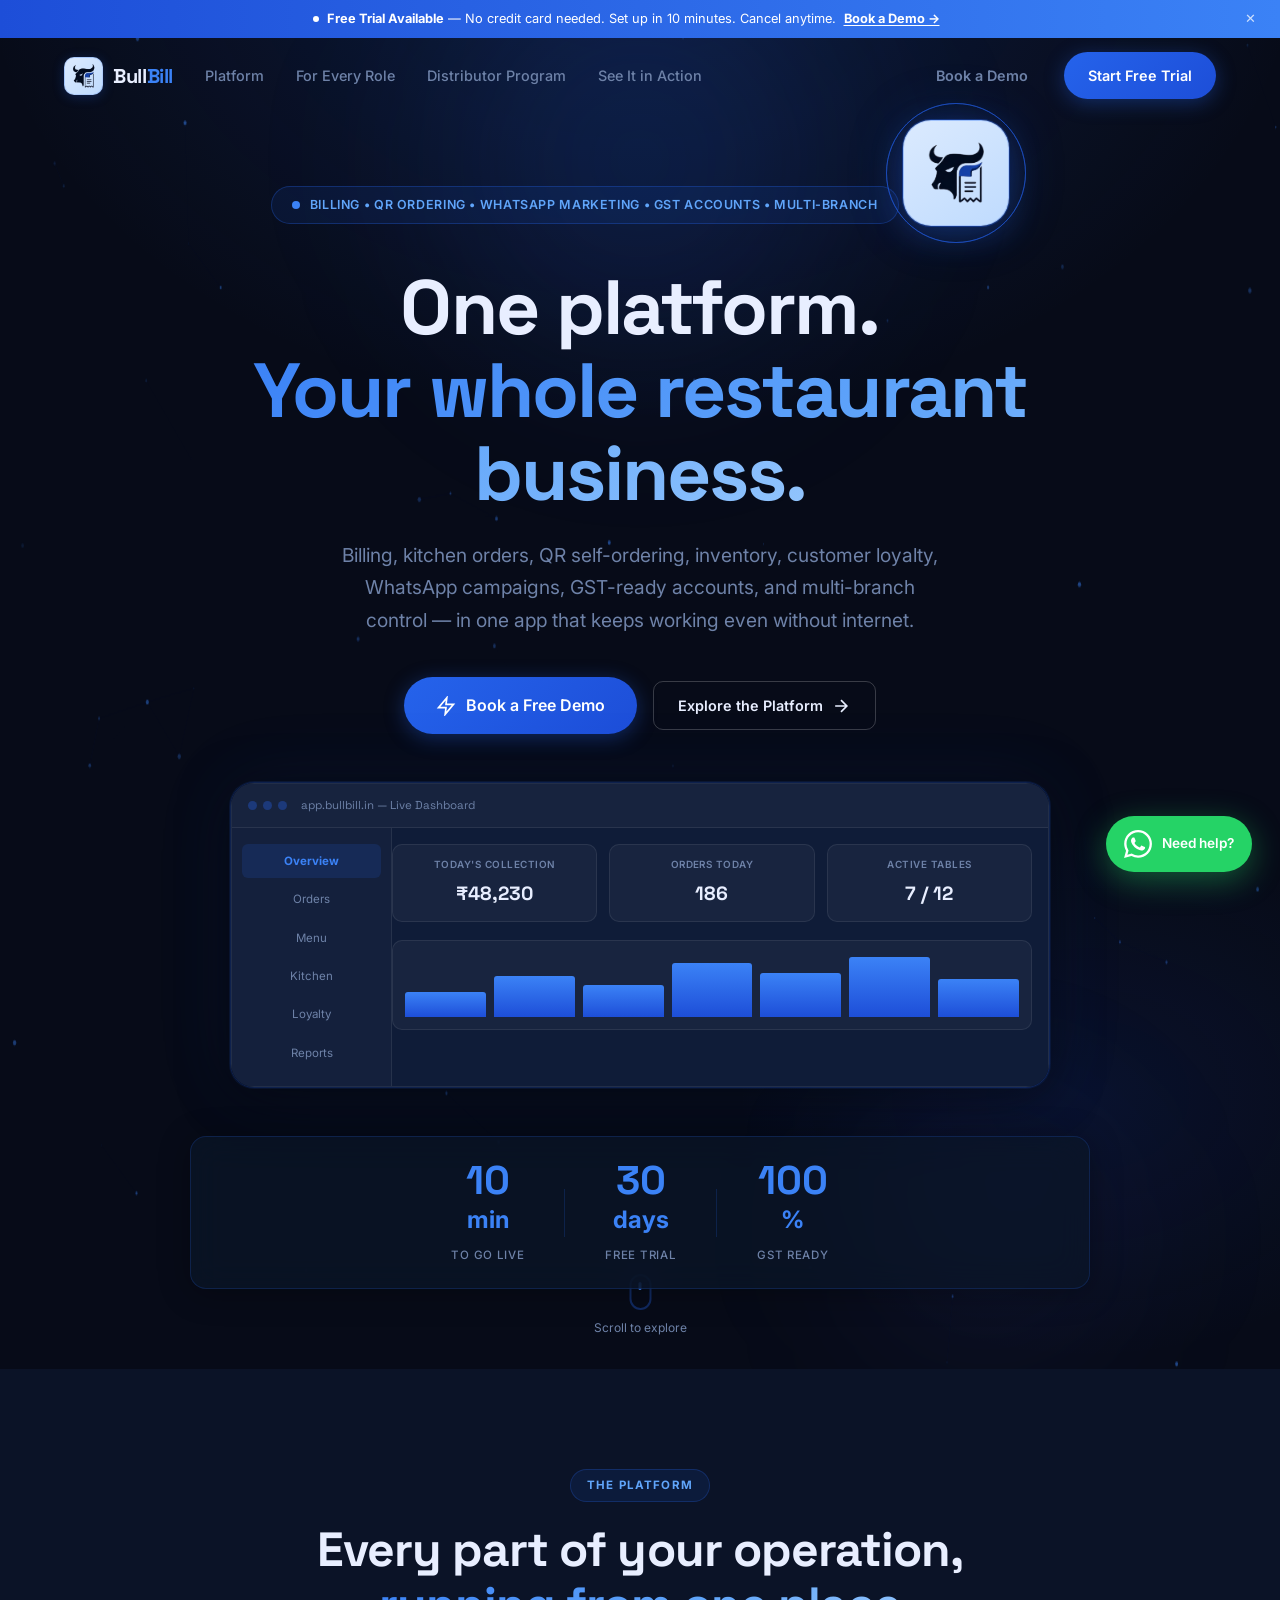
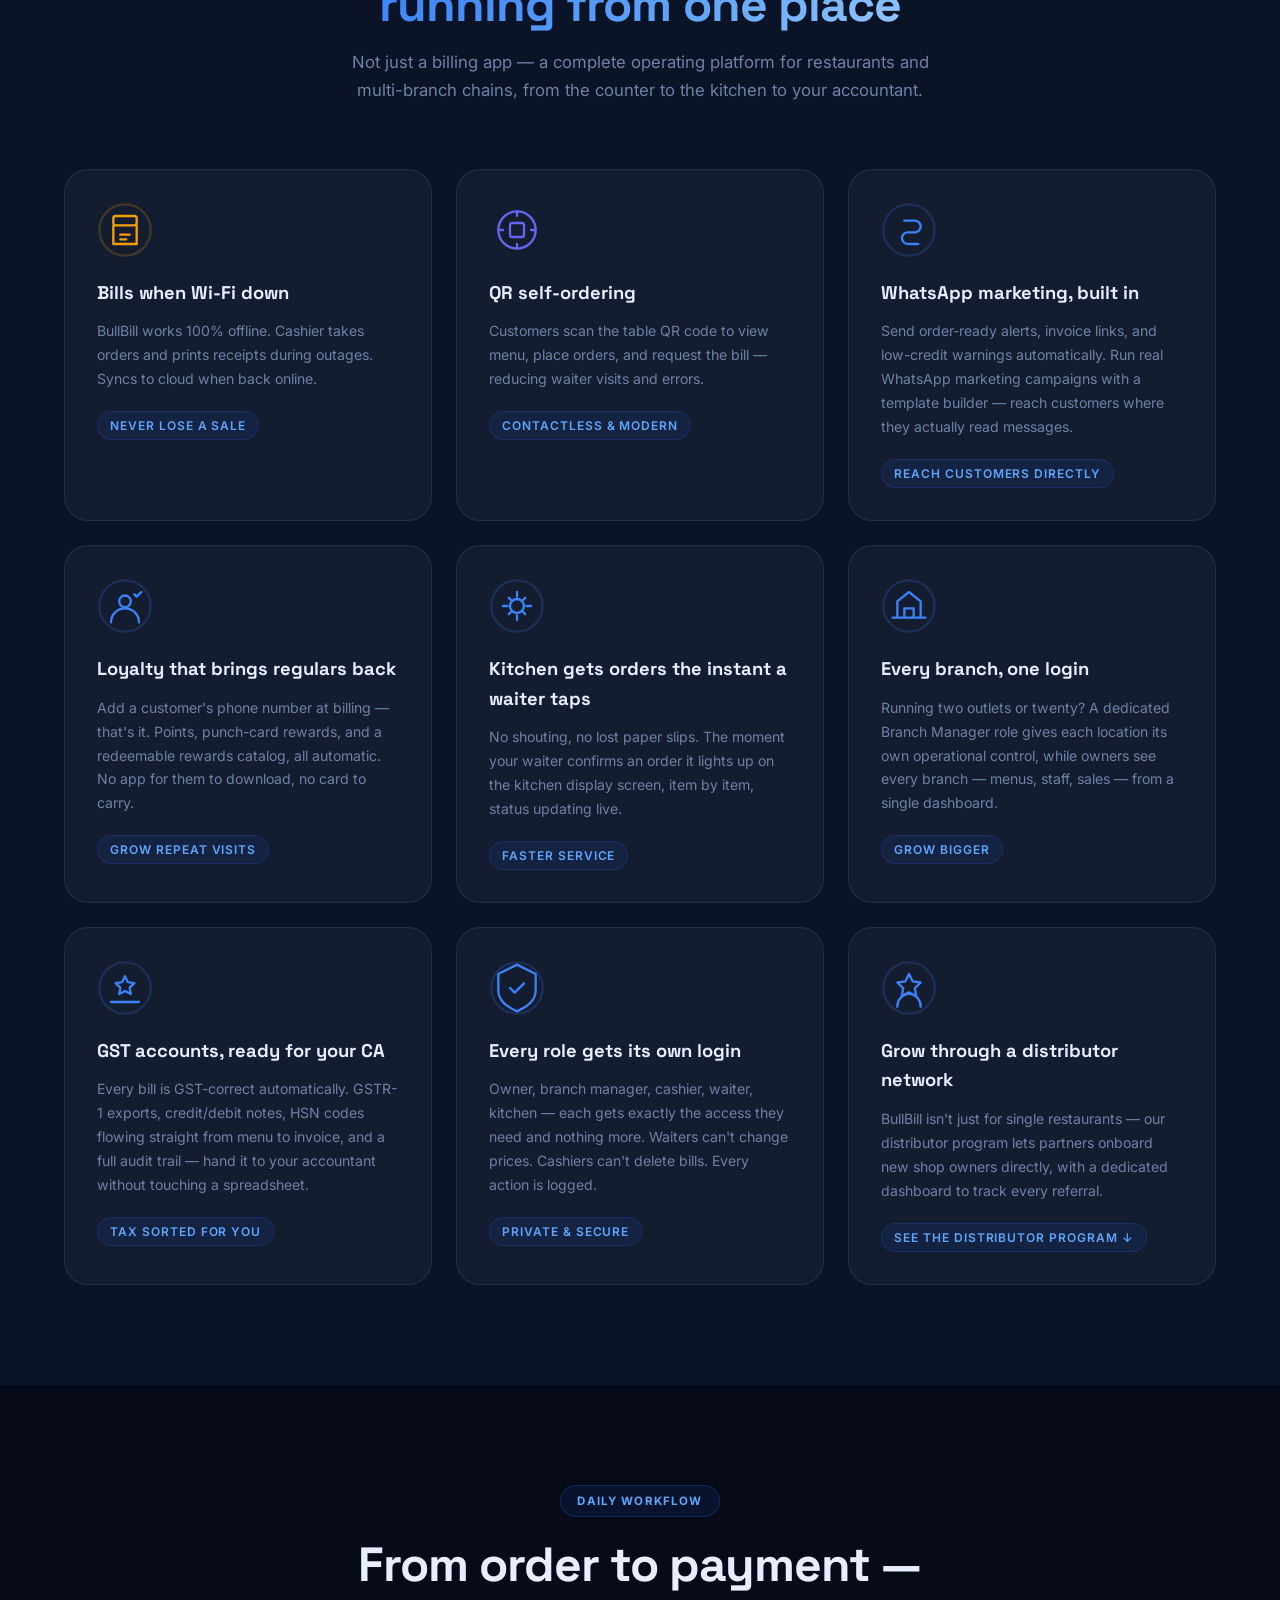
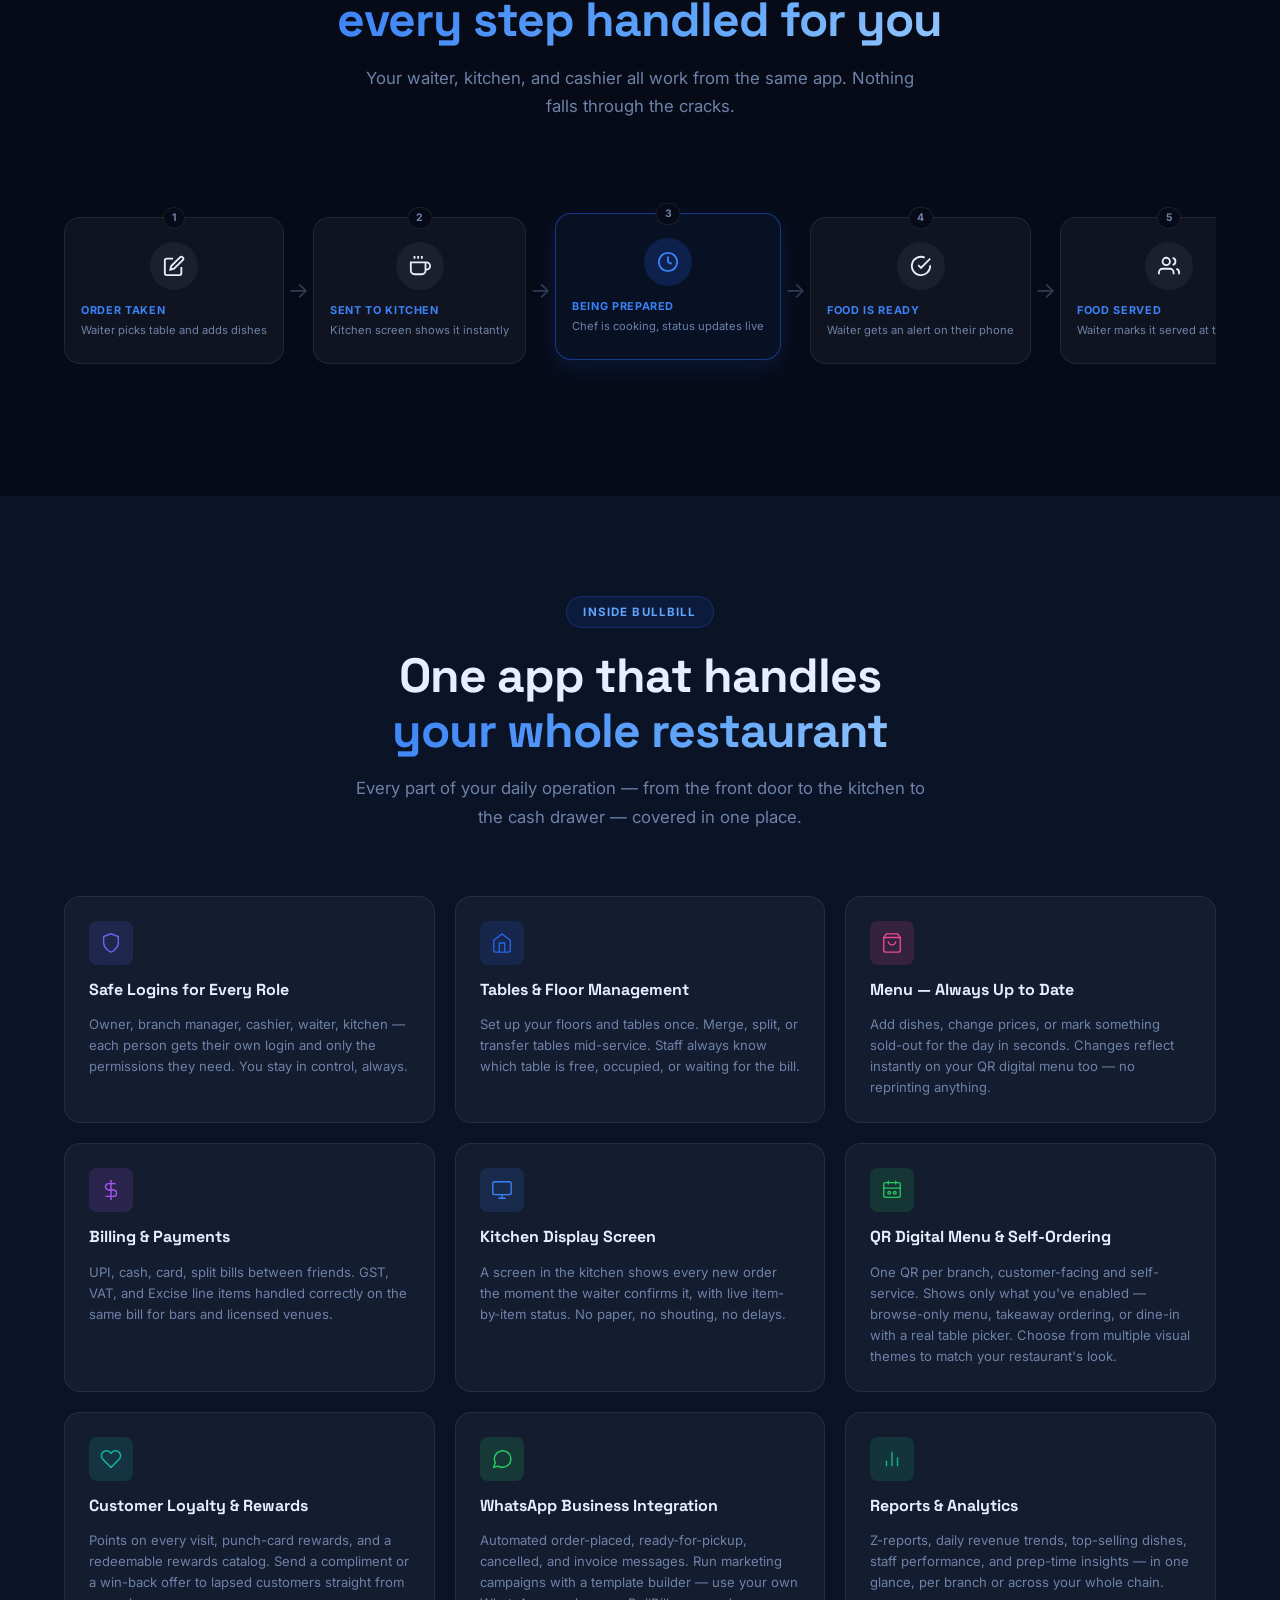
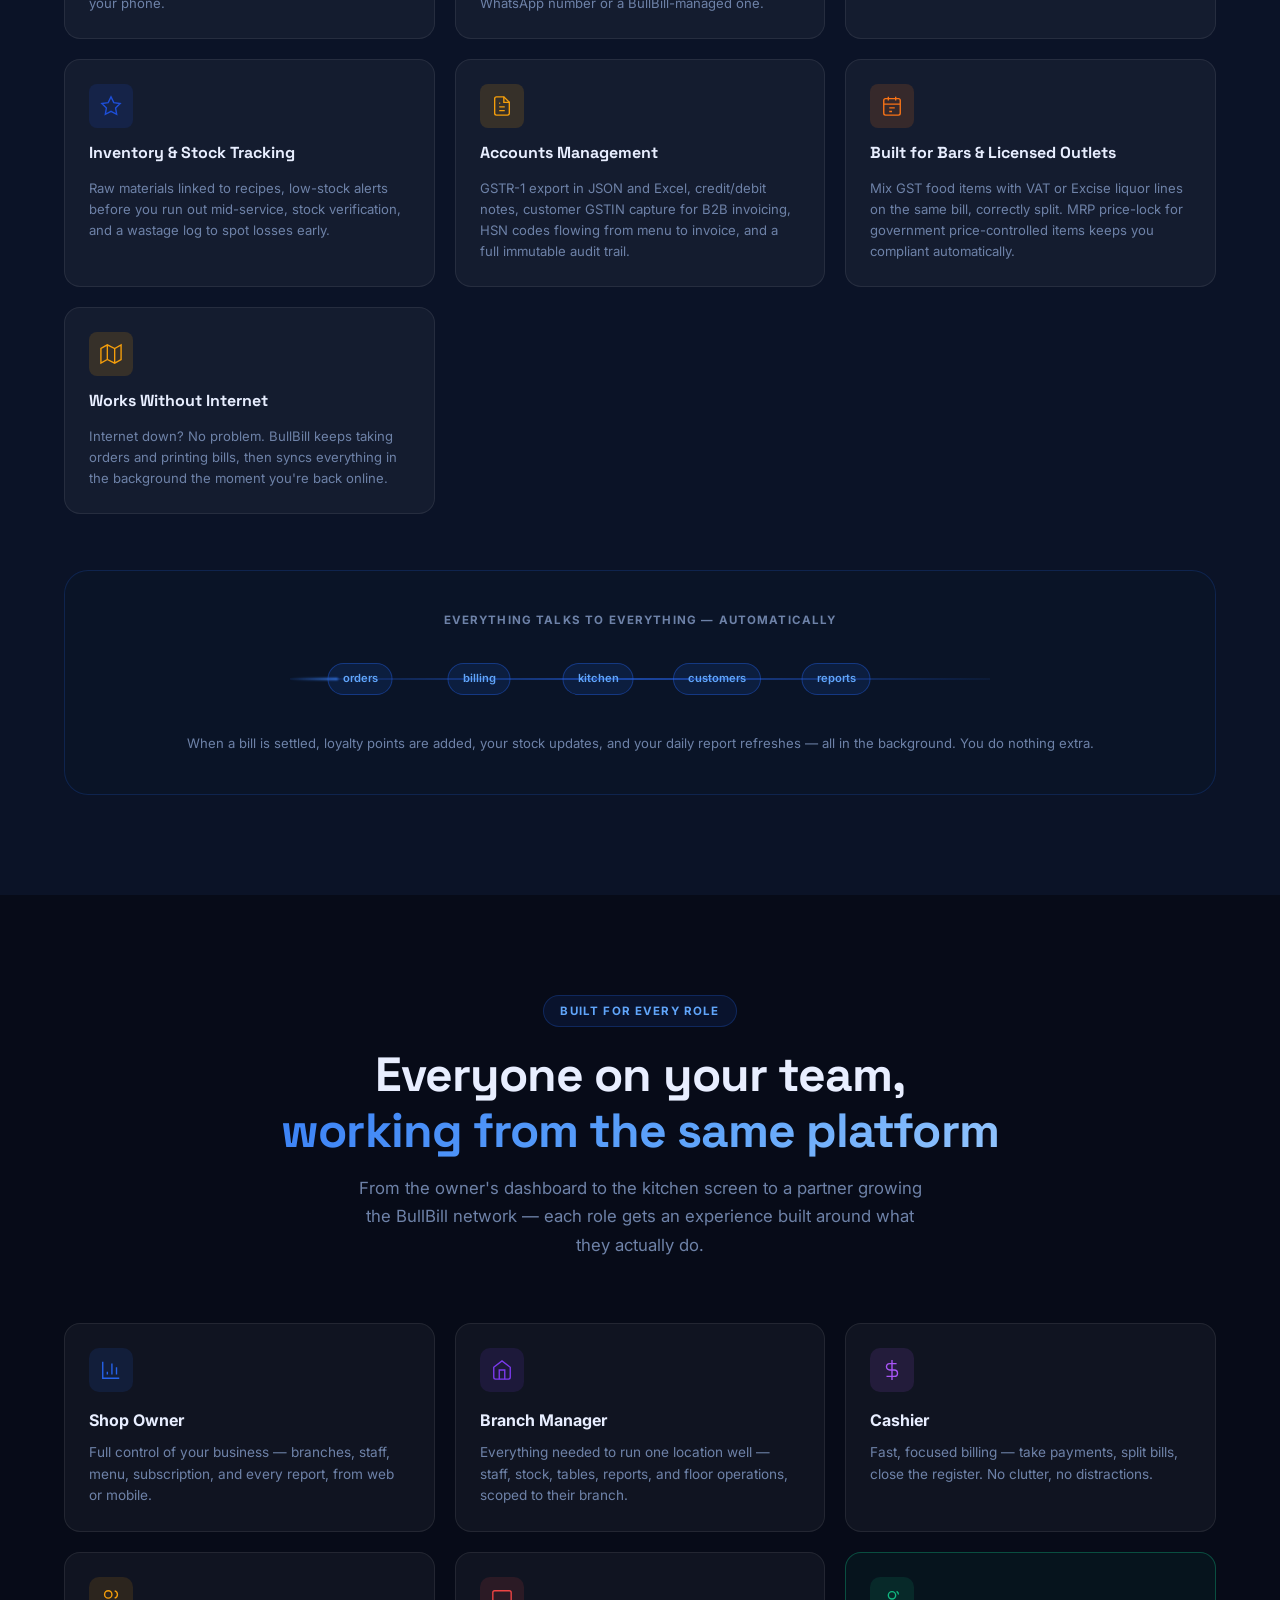
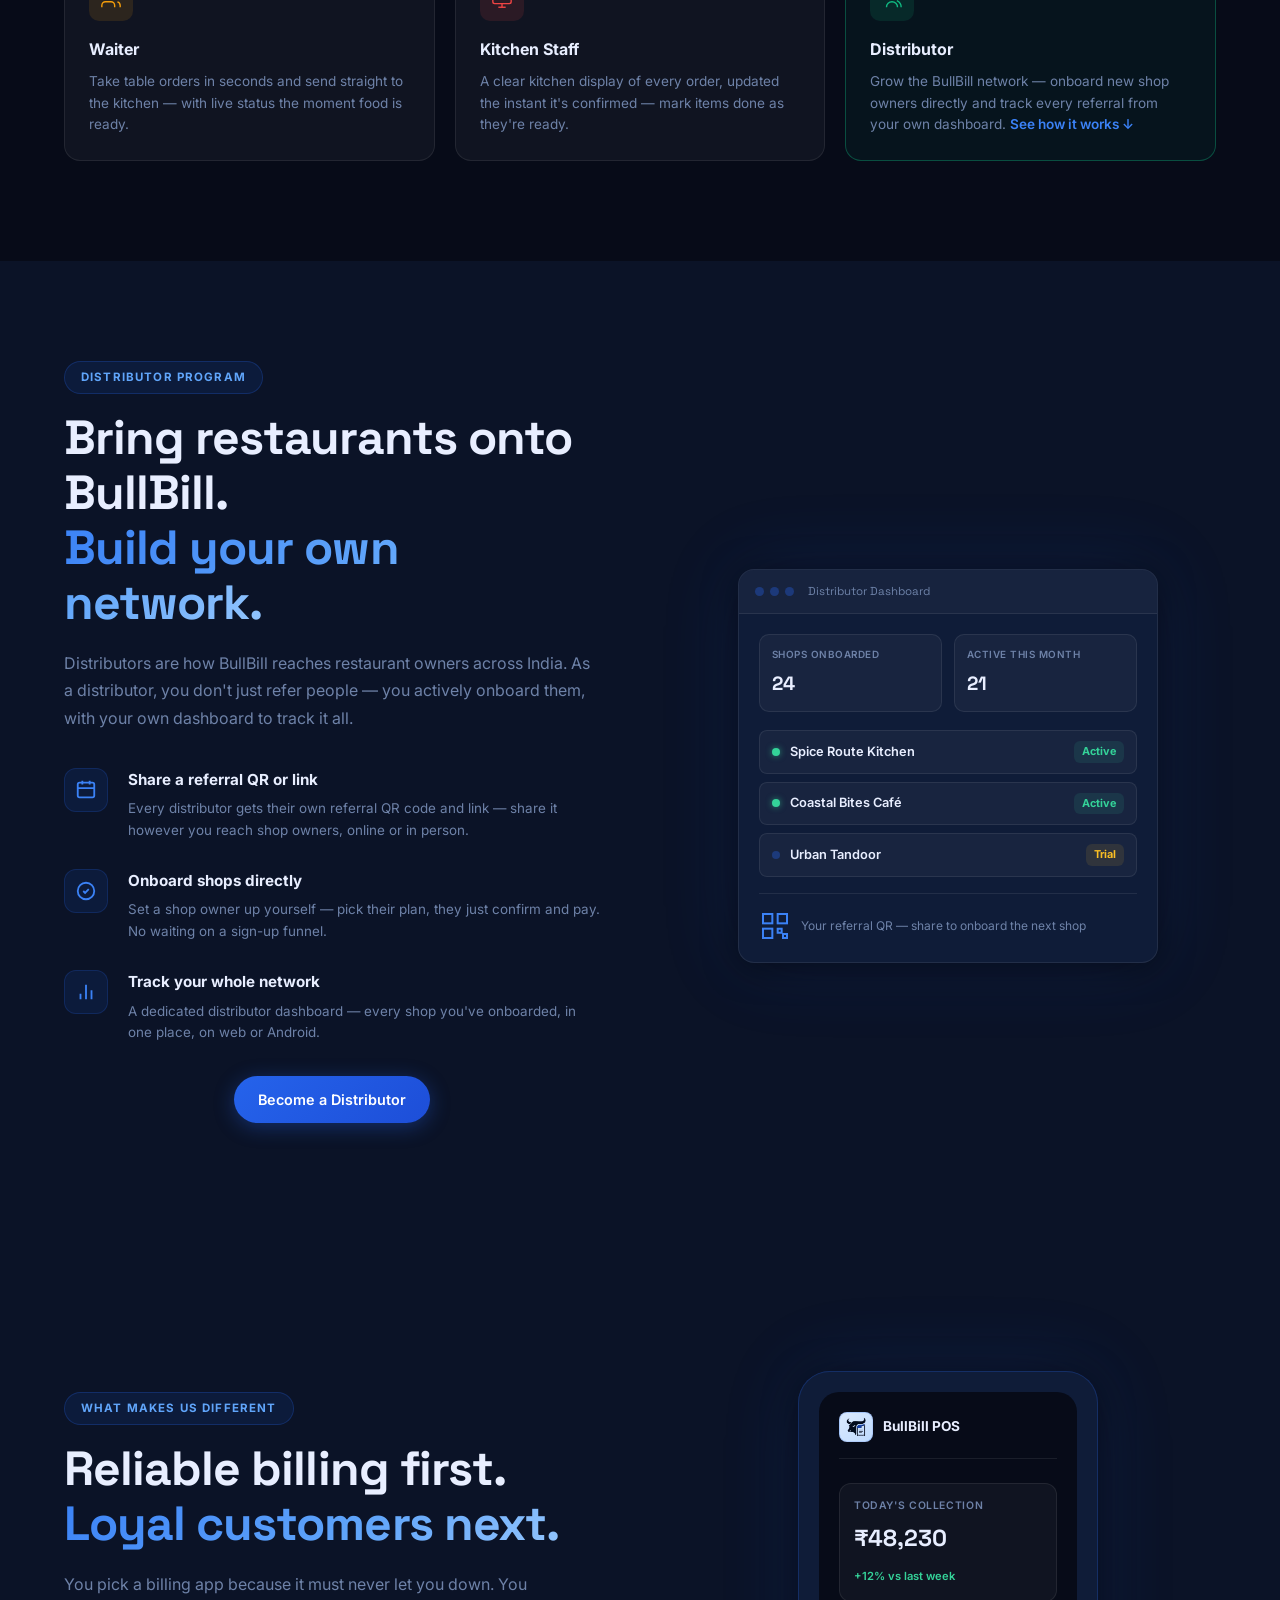
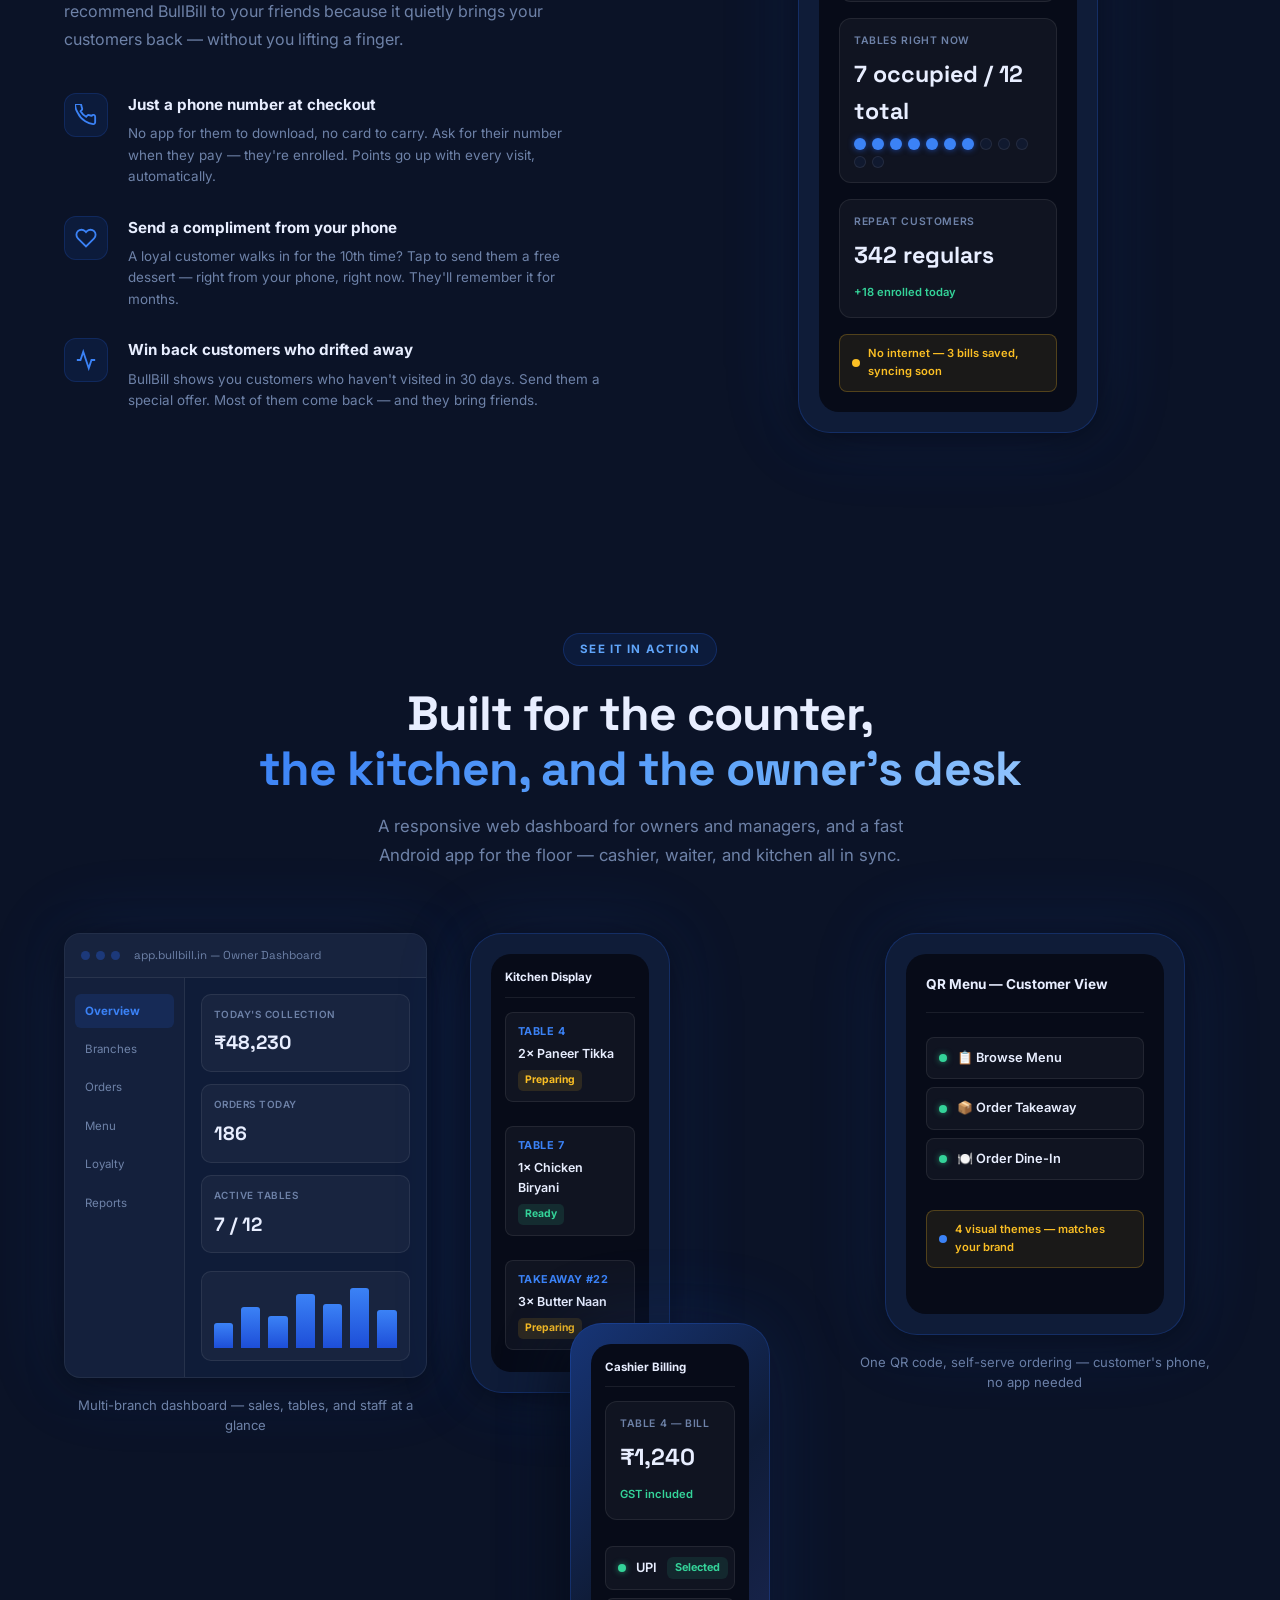
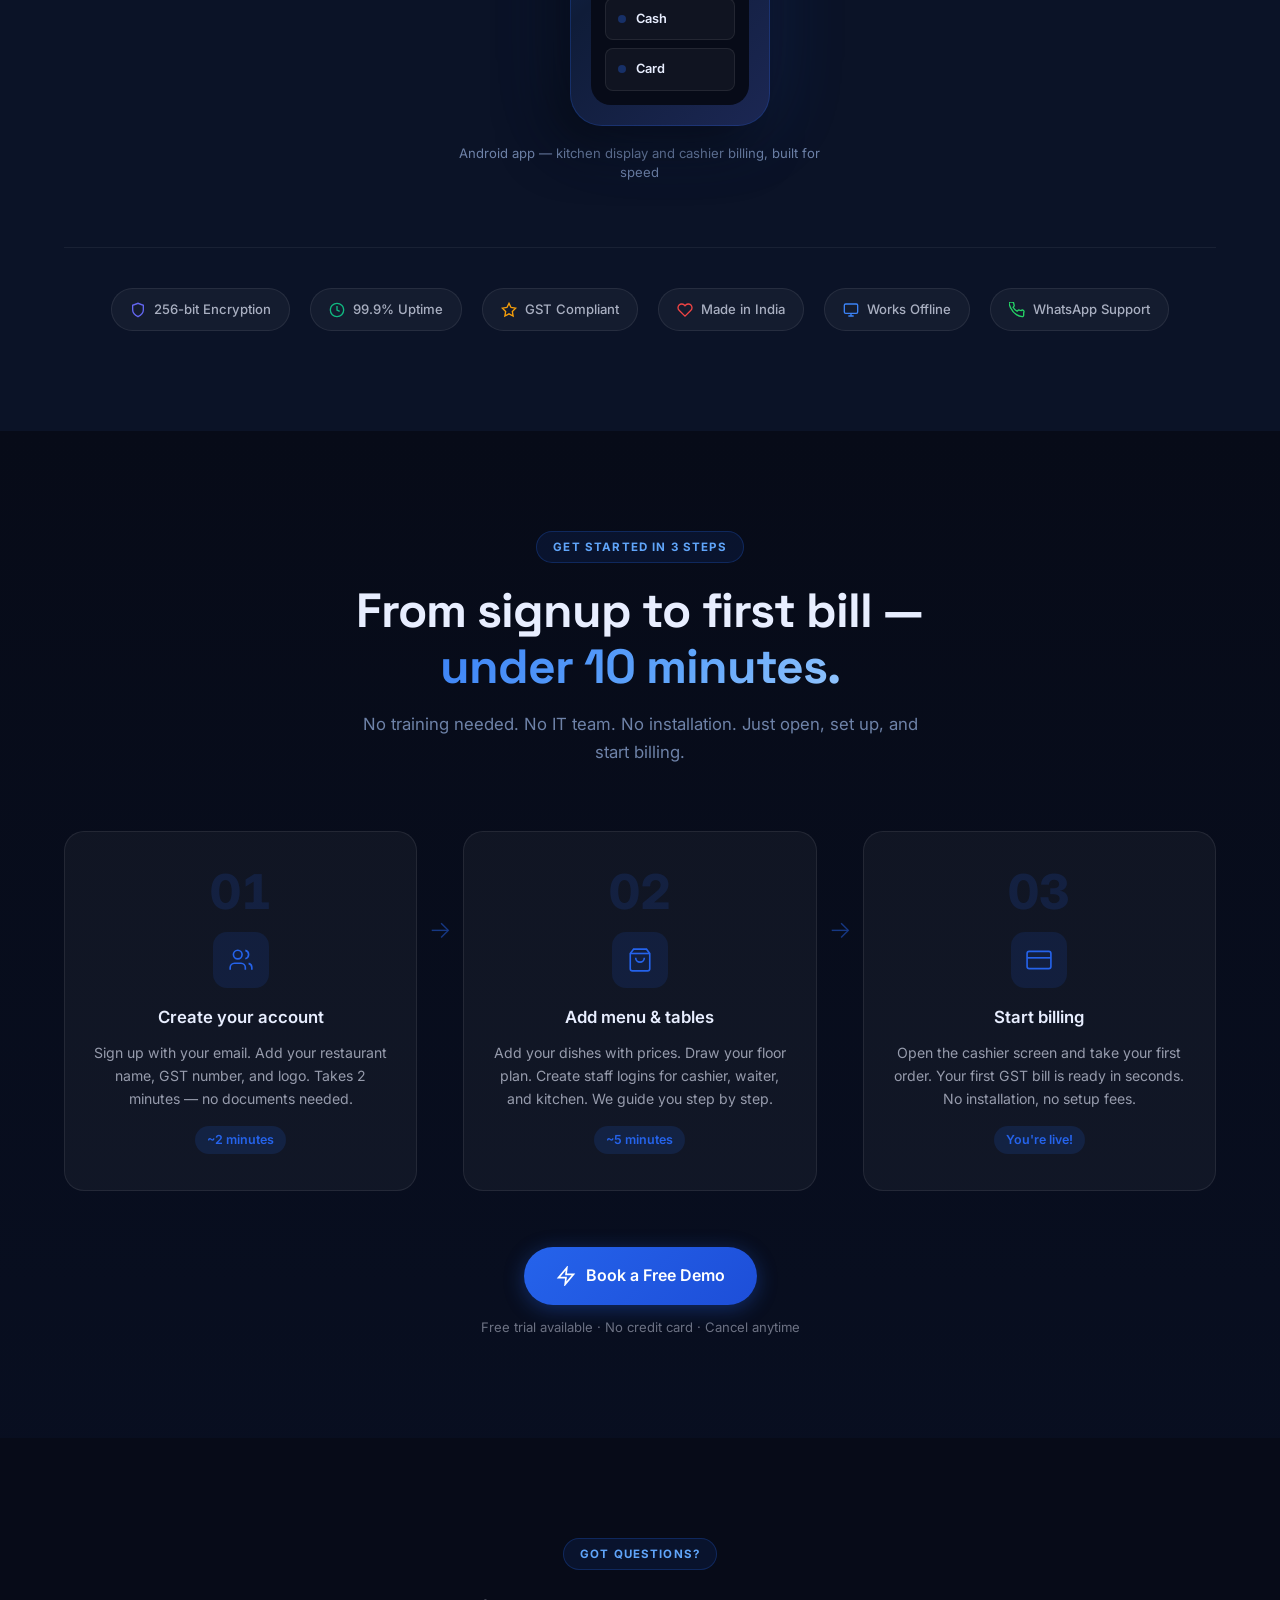
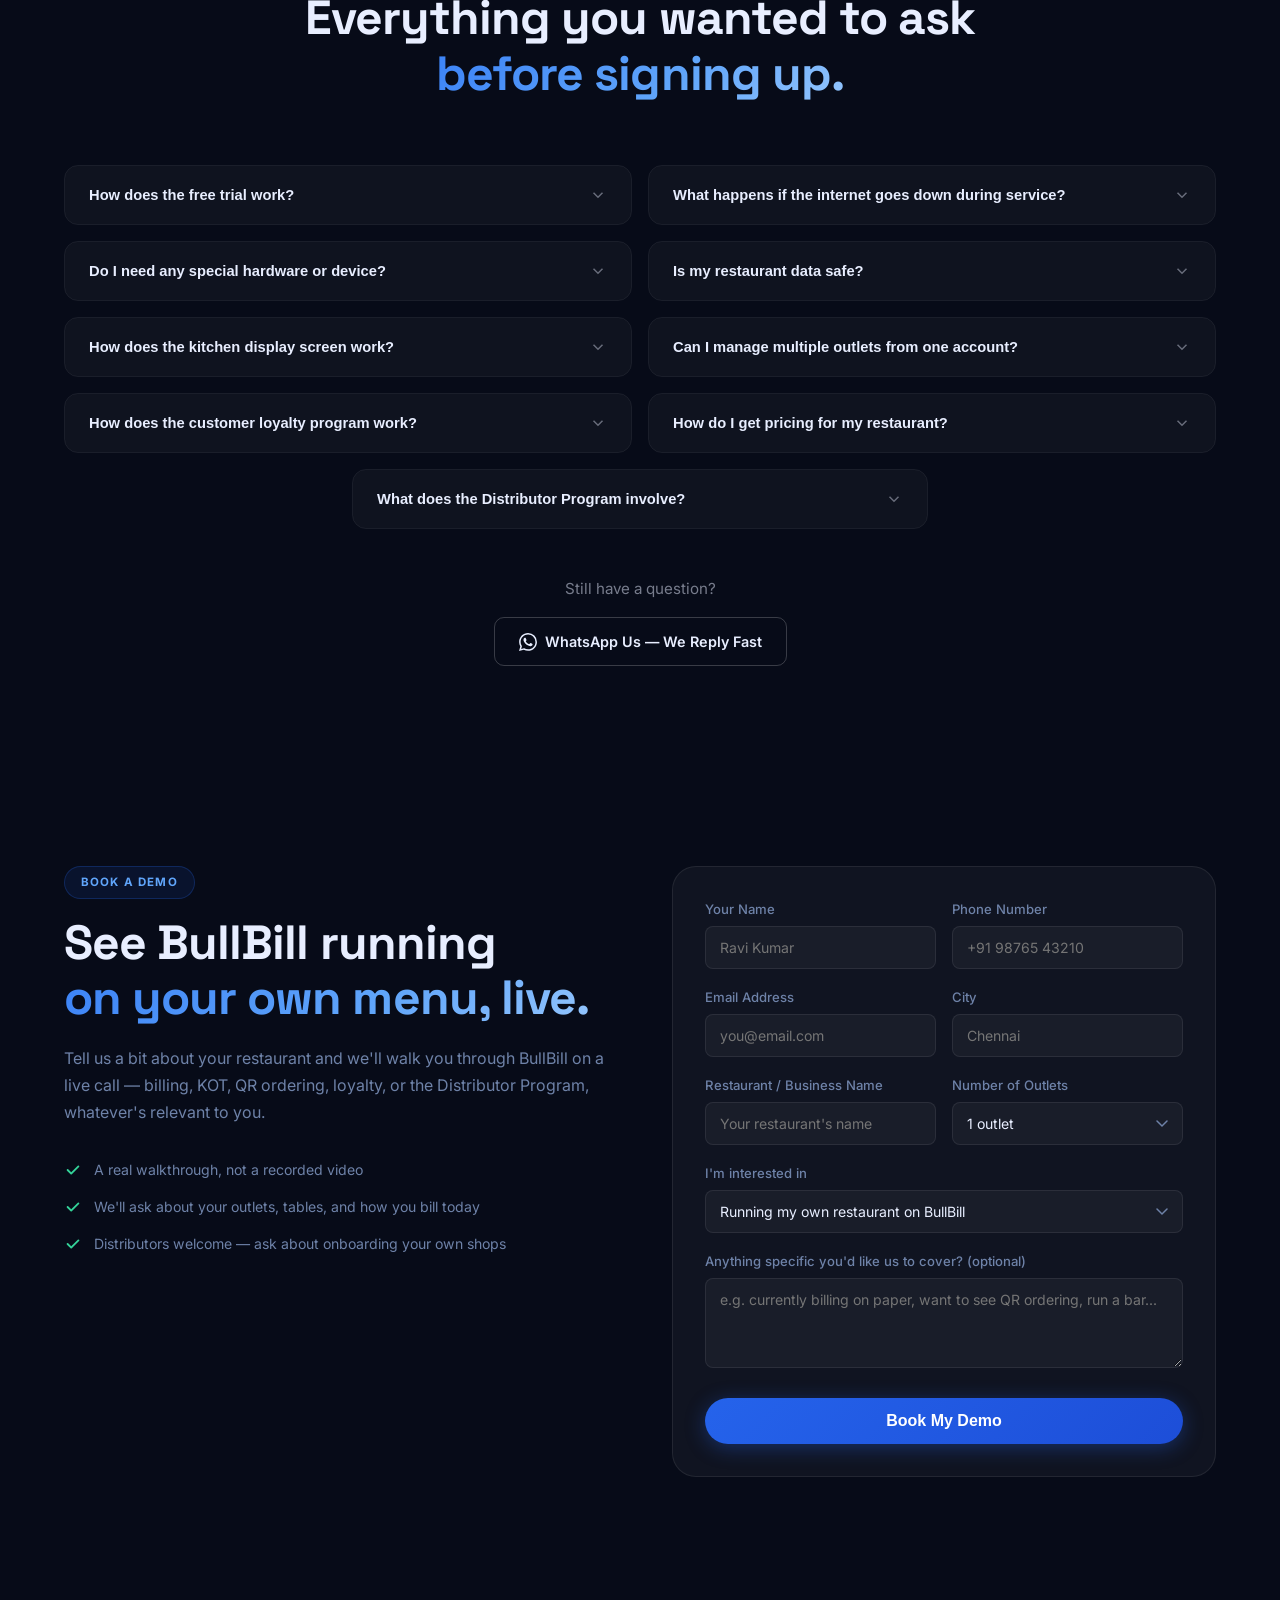
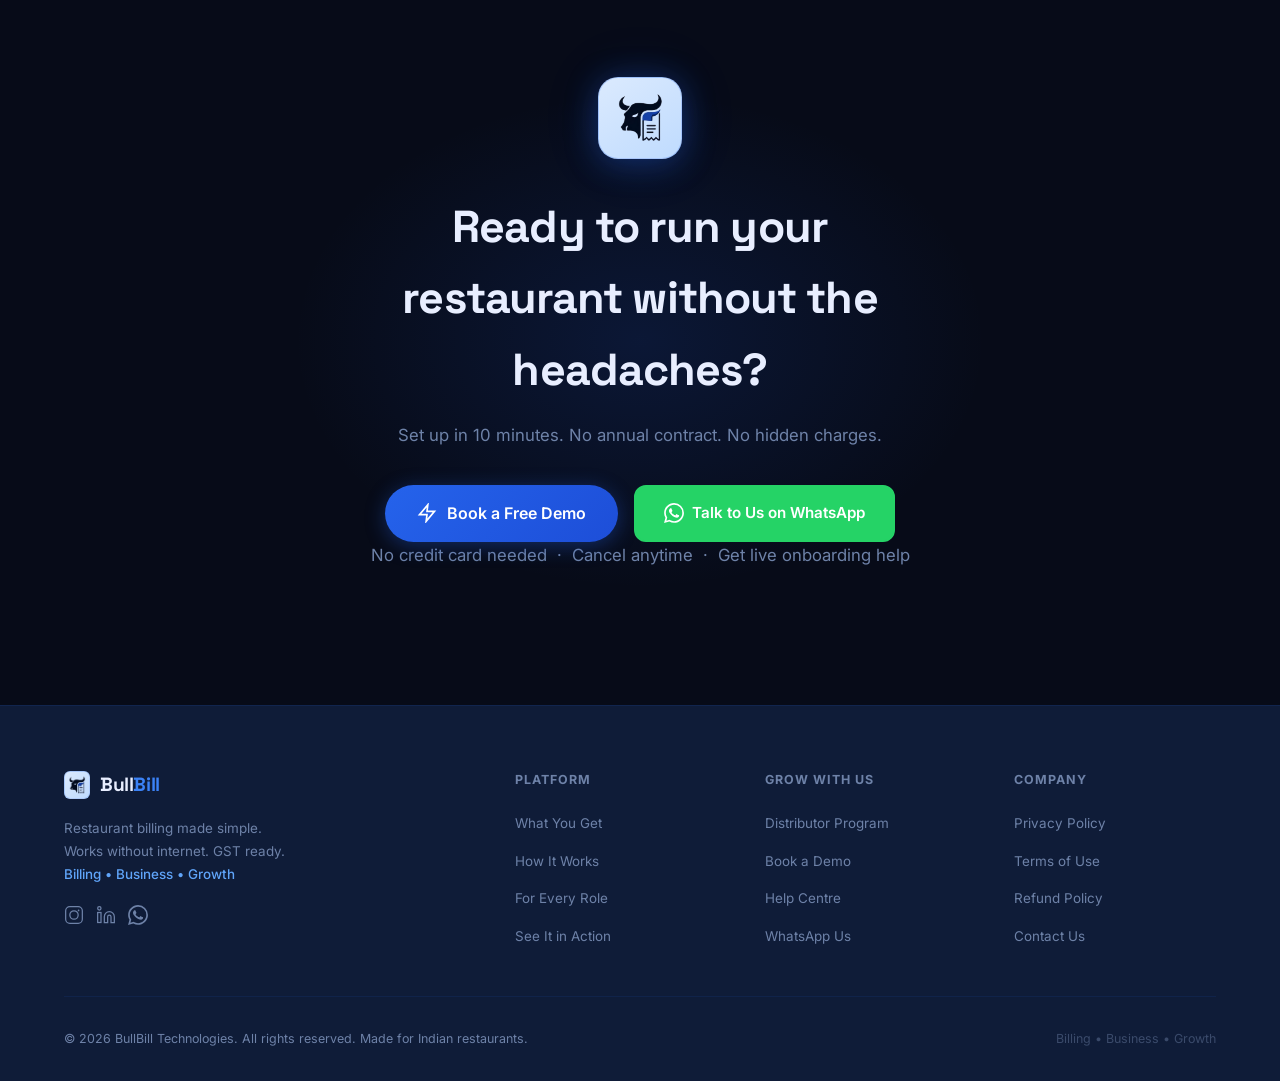
==== commit 2d06fc50: "design: fix UI/UX and responsiveness audit findings" ====
--- a/index.html
+++ b/index.html
@@ -59,7 +59,8 @@
       <span><strong>Free Trial Available</strong> — No credit card needed. Set up in 10 minutes. Cancel anytime.</span>
       <a href="#demo" class="trial-bar-link">Book a Demo →</a>
     </div>
-    <button class="trial-bar-close" onclick="this.parentElement.style.display='none'; document.body.classList.add('trial-bar-dismissed')" aria-label="Close">✕</button>
+    <!-- WB-02: id added; onclick moved to script.js -->
+    <button class="trial-bar-close" id="trialBarClose" aria-label="Close">✕</button>
   </div>
 
   <!-- ─── NAVBAR ──────────────────────────────────────────────────── -->
@@ -127,9 +128,40 @@
         </a>
       </div>
 
-      <!-- Brand banner showcase -->
+      <!-- WB-08: Replaced static logo-dark.png with a live CSS product mockup -->
       <div class="hero-brand-banner reveal delay-4">
-        <img src="assets/images/logo-dark.png" alt="BullBill — Smart Billing. Strong Business." class="brand-banner-img" />
+        <div class="mock-window mock-window-wide" style="max-width:820px">
+          <div class="mock-window-bar">
+            <span class="mock-dot"></span><span class="mock-dot"></span><span class="mock-dot"></span>
+            <span class="mock-window-title">app.bullbill.in — Live Dashboard</span>
+          </div>
+          <div class="mock-window-body mock-dashboard" style="gap:0">
+            <div class="mock-sidebar">
+              <div class="mock-side-item active">Overview</div>
+              <div class="mock-side-item">Orders</div>
+              <div class="mock-side-item">Menu</div>
+              <div class="mock-side-item">Kitchen</div>
+              <div class="mock-side-item">Loyalty</div>
+              <div class="mock-side-item">Reports</div>
+            </div>
+            <div class="mock-main">
+              <div class="mock-stat-row">
+                <div class="mock-stat"><span class="mock-stat-label">Today&#39;s Collection</span><span class="mock-stat-value">₹48,230</span></div>
+                <div class="mock-stat"><span class="mock-stat-label">Orders Today</span><span class="mock-stat-value">186</span></div>
+                <div class="mock-stat"><span class="mock-stat-label">Active Tables</span><span class="mock-stat-value">7 / 12</span></div>
+              </div>
+              <div class="mock-chart">
+                <div class="mock-bar" style="height:40%"></div>
+                <div class="mock-bar" style="height:65%"></div>
+                <div class="mock-bar" style="height:50%"></div>
+                <div class="mock-bar" style="height:85%"></div>
+                <div class="mock-bar" style="height:70%"></div>
+                <div class="mock-bar" style="height:95%"></div>
+                <div class="mock-bar" style="height:60%"></div>
+              </div>
+            </div>
+          </div>
+        </div>
       </div>
 
       <div class="hero-stats reveal delay-5">
@@ -168,22 +200,22 @@
       </div>
 
       <div class="features-grid">
-
-        <div class="feature-card reveal" data-delay="0">
+        <!-- WB-12: Per-feature accent colors matching the services-grid pattern -->
+        <div class="feature-card reveal" data-delay="0" style="--icon-color:#f59e0b">
           <div class="feature-icon">
             <svg viewBox="0 0 48 48" fill="none"><circle cx="24" cy="24" r="22" stroke="currentColor" stroke-width="2" opacity="0.2"/><path d="M16 12h16a2 2 0 012 2v4a2 2 0 01-2 2H16a2 2 0 01-2-2v-4a2 2 0 012-2z" stroke="currentColor" stroke-width="2" stroke-linejoin="round"/><path d="M14 20v16h20V20" stroke="currentColor" stroke-width="2" stroke-linejoin="round"/><path d="M20 28h8M20 32h5" stroke="currentColor" stroke-width="2" stroke-linecap="round"/></svg>
           </div>
-          <h3>Bills even when Wi-Fi goes down</h3>
-          <p>Your cashier keeps billing even when the internet drops. BullBill saves every bill and syncs automatically the moment you're back online — GST-correct, every time, with support for GST, VAT, and Excise line items for bars and licensed outlets.</p>
+          <h3>Bills when Wi-Fi down</h3>
+          <p>BullBill works 100% offline. Cashier takes orders and prints receipts during outages. Syncs to cloud when back online.</p>
           <div class="feature-tag">Never lose a sale</div>
         </div>
 
-        <div class="feature-card reveal" data-delay="80">
+        <div class="feature-card reveal" data-delay="80" style="--icon-color:#6366f1">
           <div class="feature-icon">
             <svg viewBox="0 0 48 48" fill="none"><circle cx="24" cy="24" r="16" stroke="currentColor" stroke-width="2"/><path d="M24 8v4M24 36v4M8 24h4M36 24h4" stroke="currentColor" stroke-width="2" stroke-linecap="round"/><rect x="18" y="18" width="12" height="12" rx="2" stroke="currentColor" stroke-width="2"/></svg>
           </div>
-          <h3>QR self-ordering for your customers</h3>
-          <p>One QR code per branch. Customers scan and see exactly what you've turned on — browse the menu, order takeaway, or order dine-in with a real table picker. Pick from multiple visual themes so it matches your brand.</p>
+          <h3>QR self-ordering</h3>
+          <p>Customers scan the table QR code to view menu, place orders, and request the bill — reducing waiter visits and errors.</p>
           <div class="feature-tag">Contactless & modern</div>
         </div>
 
@@ -810,30 +842,30 @@
         </div>
       </div>
 
-      <!-- Trust badges -->
+      <!-- WB-20: Per-badge icon colors for visual differentiation -->
       <div class="trust-badges reveal delay-2">
         <div class="trust-badge">
-          <svg viewBox="0 0 24 24" fill="none" stroke="currentColor" stroke-width="2"><path d="M12 22s8-4 8-10V5l-8-3-8 3v7c0 6 8 10 8 10z"/></svg>
+          <svg viewBox="0 0 24 24" fill="none" stroke="#6366f1" stroke-width="2"><path d="M12 22s8-4 8-10V5l-8-3-8 3v7c0 6 8 10 8 10z"/></svg>
           <span>256-bit Encryption</span>
         </div>
         <div class="trust-badge">
-          <svg viewBox="0 0 24 24" fill="none" stroke="currentColor" stroke-width="2"><circle cx="12" cy="12" r="10"/><path d="M12 6v6l4 2"/></svg>
+          <svg viewBox="0 0 24 24" fill="none" stroke="#10b981" stroke-width="2"><circle cx="12" cy="12" r="10"/><path d="M12 6v6l4 2"/></svg>
           <span>99.9% Uptime</span>
         </div>
         <div class="trust-badge">
-          <svg viewBox="0 0 24 24" fill="none" stroke="currentColor" stroke-width="2"><path d="M12 2l3.09 6.26L22 9.27l-5 4.87 1.18 6.88L12 17.77l-6.18 3.25L7 14.14 2 9.27l6.91-1.01L12 2z"/></svg>
+          <svg viewBox="0 0 24 24" fill="none" stroke="#f59e0b" stroke-width="2"><path d="M12 2l3.09 6.26L22 9.27l-5 4.87 1.18 6.88L12 17.77l-6.18 3.25L7 14.14 2 9.27l6.91-1.01L12 2z"/></svg>
           <span>GST Compliant</span>
         </div>
         <div class="trust-badge">
-          <svg viewBox="0 0 24 24" fill="none" stroke="currentColor" stroke-width="2"><path d="M20.84 4.61a5.5 5.5 0 00-7.78 0L12 5.67l-1.06-1.06a5.5 5.5 0 00-7.78 7.78l1.06 1.06L12 21.23l7.78-7.78 1.06-1.06a5.5 5.5 0 000-7.78z"/></svg>
+          <svg viewBox="0 0 24 24" fill="none" stroke="#ef4444" stroke-width="2"><path d="M20.84 4.61a5.5 5.5 0 00-7.78 0L12 5.67l-1.06-1.06a5.5 5.5 0 00-7.78 7.78l1.06 1.06L12 21.23l7.78-7.78 1.06-1.06a5.5 5.5 0 000-7.78z"/></svg>
           <span>Made in India</span>
         </div>
         <div class="trust-badge">
-          <svg viewBox="0 0 24 24" fill="none" stroke="currentColor" stroke-width="2"><rect x="2" y="3" width="20" height="14" rx="2"/><path d="M8 21h8M12 17v4"/></svg>
+          <svg viewBox="0 0 24 24" fill="none" stroke="#3b82f6" stroke-width="2"><rect x="2" y="3" width="20" height="14" rx="2"/><path d="M8 21h8M12 17v4"/></svg>
           <span>Works Offline</span>
         </div>
         <div class="trust-badge">
-          <svg viewBox="0 0 24 24" fill="none" stroke="currentColor" stroke-width="2"><path d="M22 16.92v3a2 2 0 01-2.18 2 19.79 19.79 0 01-8.63-3.07A19.5 19.5 0 013.07 9.81 19.79 19.79 0 01.02 1.18 2 2 0 012 0h3a2 2 0 012 1.72 12.84 12.84 0 00.7 2.81 2 2 0 01-.45 2.11L6.09 7.91a16 16 0 006 6l1.27-1.27a2 2 0 012.11-.45 12.84 12.84 0 002.81.7A2 2 0 0122 16z"/></svg>
+          <svg viewBox="0 0 24 24" fill="none" stroke="#25d366" stroke-width="2"><path d="M22 16.92v3a2 2 0 01-2.18 2 19.79 19.79 0 01-8.63-3.07A19.5 19.5 0 013.07 9.81 19.79 19.79 0 01.02 1.18 2 2 0 012 0h3a2 2 0 012 1.72 12.84 12.84 0 00.7 2.81 2 2 0 01-.45 2.11L6.09 7.91a16 16 0 006 6l1.27-1.27a2 2 0 012.11-.45 12.84 12.84 0 002.81.7A2 2 0 0122 16z"/></svg>
           <span>WhatsApp Support</span>
         </div>
       </div>
@@ -903,9 +935,11 @@
         <h2 class="section-title reveal delay-1">Everything you wanted to ask<br /><span class="gradient-text">before signing up.</span></h2>
       </div>
 
+      <!-- WB-22: 9 FAQ items in 2-col grid; last item centred to avoid orphan -->
       <div class="faq-grid">
         <div class="faq-item reveal" data-delay="0">
-          <button class="faq-q" onclick="toggleFaq(this)">
+          <!-- WB-23: onclick removed; handled by event delegation in script.js -->
+          <button class="faq-q">
             How does the free trial work?
             <svg class="faq-chevron" viewBox="0 0 24 24" fill="none" stroke="currentColor" stroke-width="2"><path d="M6 9l6 6 6-6"/></svg>
           </button>
@@ -915,7 +949,7 @@
         </div>
 
         <div class="faq-item reveal" data-delay="60">
-          <button class="faq-q" onclick="toggleFaq(this)">
+          <button class="faq-q">
             What happens if the internet goes down during service?
             <svg class="faq-chevron" viewBox="0 0 24 24" fill="none" stroke="currentColor" stroke-width="2"><path d="M6 9l6 6 6-6"/></svg>
           </button>
@@ -925,17 +959,17 @@
         </div>
 
         <div class="faq-item reveal" data-delay="120">
-          <button class="faq-q" onclick="toggleFaq(this)">
+          <button class="faq-q">
             Do I need any special hardware or device?
             <svg class="faq-chevron" viewBox="0 0 24 24" fill="none" stroke="currentColor" stroke-width="2"><path d="M6 9l6 6 6-6"/></svg>
           </button>
           <div class="faq-a">
-            <p>No special hardware needed. BullBill runs on any Android phone or tablet your staff already has. For the kitchen display, any cheap Android tablet works. For printing, BullBill connects to Bluetooth or Wi-Fi thermal printers commonly available at ₹2,000–₹5,000. That's it.</p>
+            <p>No special hardware needed. BullBill runs on any Android phone or tablet your staff already has. For the kitchen display, any cheap Android tablet works. For printing, BullBill connects to Bluetooth or Wi-Fi thermal printers commonly available at ₹2,000–₹5,000. That’s it.</p>
           </div>
         </div>
 
         <div class="faq-item reveal" data-delay="0">
-          <button class="faq-q" onclick="toggleFaq(this)">
+          <button class="faq-q">
             Is my restaurant data safe?
             <svg class="faq-chevron" viewBox="0 0 24 24" fill="none" stroke="currentColor" stroke-width="2"><path d="M6 9l6 6 6-6"/></svg>
           </button>
@@ -945,17 +979,17 @@
         </div>
 
         <div class="faq-item reveal" data-delay="60">
-          <button class="faq-q" onclick="toggleFaq(this)">
+          <button class="faq-q">
             How does the kitchen display screen work?
             <svg class="faq-chevron" viewBox="0 0 24 24" fill="none" stroke="currentColor" stroke-width="2"><path d="M6 9l6 6 6-6"/></svg>
           </button>
           <div class="faq-a">
-            <p>Open the BullBill app on a tablet placed in the kitchen and log in with the KOT (Kitchen Order Ticket) role. The moment a waiter confirms an order, it appears on the kitchen screen instantly. The chef taps "Done" when it's ready — the waiter gets notified on their screen to pick it up and serve.</p>
+            <p>Open the BullBill app on a tablet placed in the kitchen and log in with the KOT (Kitchen Order Ticket) role. The moment a waiter confirms an order, it appears on the kitchen screen instantly. The chef taps "Done" when it’s ready — the waiter gets notified on their screen to pick it up and serve.</p>
           </div>
         </div>
 
         <div class="faq-item reveal" data-delay="120">
-          <button class="faq-q" onclick="toggleFaq(this)">
+          <button class="faq-q">
             Can I manage multiple outlets from one account?
             <svg class="faq-chevron" viewBox="0 0 24 24" fill="none" stroke="currentColor" stroke-width="2"><path d="M6 9l6 6 6-6"/></svg>
           </button>
@@ -965,32 +999,33 @@
         </div>
 
         <div class="faq-item reveal" data-delay="0">
-          <button class="faq-q" onclick="toggleFaq(this)">
+          <button class="faq-q">
             How does the customer loyalty program work?
             <svg class="faq-chevron" viewBox="0 0 24 24" fill="none" stroke="currentColor" stroke-width="2"><path d="M6 9l6 6 6-6"/></svg>
           </button>
           <div class="faq-a">
-            <p>When a customer pays, the cashier enters their mobile number — that's all. Points are added to their account automatically. When they visit again and give their number, the cashier can see their points and apply a reward. Customers need no app, no card, and no signup on their end.</p>
+            <p>When a customer pays, the cashier enters their mobile number — that’s all. Points are added to their account automatically. When they visit again and give their number, the cashier can see their points and apply a reward. Customers need no app, no card, and no signup on their end.</p>
           </div>
         </div>
 
         <div class="faq-item reveal" data-delay="60">
-          <button class="faq-q" onclick="toggleFaq(this)">
+          <button class="faq-q">
             How do I get pricing for my restaurant?
             <svg class="faq-chevron" viewBox="0 0 24 24" fill="none" stroke="currentColor" stroke-width="2"><path d="M6 9l6 6 6-6"/></svg>
           </button>
           <div class="faq-a">
-            <p>Every restaurant is different — outlet count, features you actually need, whether you're a distributor onboarding several shops. Book a demo and we'll put together a plan that fits, with no obligation.</p>
-          </div>
-        </div>
-
-        <div class="faq-item reveal" data-delay="120">
-          <button class="faq-q" onclick="toggleFaq(this)">
+            <p>Every restaurant is different — outlet count, features you actually need, whether you’re a distributor onboarding several shops. Book a demo and we’ll put together a plan that fits, with no obligation.</p>
+          </div>
+        </div>
+
+        <!-- WB-22: 9th item spans both columns so it doesn’t orphan -->
+        <div class="faq-item reveal" data-delay="120" style="grid-column: 1 / -1; max-width: 50%; margin: 0 auto; width: 100%;">
+          <button class="faq-q">
             What does the Distributor Program involve?
             <svg class="faq-chevron" viewBox="0 0 24 24" fill="none" stroke="currentColor" stroke-width="2"><path d="M6 9l6 6 6-6"/></svg>
           </button>
           <div class="faq-a">
-            <p>Distributors get a referral QR/link and can onboard shop owners directly — setting their plan while the shop owner just confirms and pays. A dedicated dashboard tracks every shop you've brought on, on web and Android. Book a demo to get set up as a distributor.</p>
+            <p>Distributors get a referral QR/link and can onboard shop owners directly — setting their plan while the shop owner just confirms and pays. A dedicated dashboard tracks every shop you’ve brought on, on web and Android. Book a demo to get set up as a distributor.</p>
           </div>
         </div>
       </div>
@@ -1080,9 +1115,11 @@
               <label for="demoMessage">Anything specific you'd like us to cover? (optional)</label>
               <textarea id="demoMessage" name="message" placeholder="e.g. currently billing on paper, want to see QR ordering, run a bar..."></textarea>
             </div>
-            <button type="submit" class="btn btn-primary form-submit">Book My Demo</button>
-            <div class="form-success" id="demoFormSuccess">✓ Thanks! We'll reach out to schedule your demo shortly.</div>
-          </form>
+          <!-- WB-26: Inline error div instead of alert() -->
+          <div class="form-error" id="demoFormError"></div>
+          <button type="submit" class="btn btn-primary form-submit">Book My Demo</button>
+          <div class="form-success" id="demoFormSuccess">✓ Thanks! We’ll reach out to schedule your demo shortly.</div>
+        </form>
         </div>
       </div>
     </div>
@@ -1123,6 +1160,21 @@
             <span class="footer-wordmark">Bull<span>Bill</span></span>
           </div>
           <p>Restaurant billing made simple.<br />Works without internet. GST ready.<br /><em>Billing &bull; Business &bull; Growth</em></p>
+          <!-- WB-28: Social media links -->
+          <div style="display:flex; gap:12px; margin-top:20px;">
+            <a href="https://www.instagram.com/bullbill.in" target="_blank" rel="noopener" aria-label="Instagram"
+               style="color:var(--text-muted); transition:color 0.2s;" onmouseover="this.style.color='#e1306c'" onmouseout="this.style.color='var(--text-muted)'">
+              <svg width="20" height="20" viewBox="0 0 24 24" fill="none" stroke="currentColor" stroke-width="1.5"><rect x="2" y="2" width="20" height="20" rx="5"/><circle cx="12" cy="12" r="5"/><circle cx="17.5" cy="6.5" r="1" fill="currentColor" stroke="none"/></svg>
+            </a>
+            <a href="https://www.linkedin.com/company/bullbill" target="_blank" rel="noopener" aria-label="LinkedIn"
+               style="color:var(--text-muted); transition:color 0.2s;" onmouseover="this.style.color='#0a66c2'" onmouseout="this.style.color='var(--text-muted)'">
+              <svg width="20" height="20" viewBox="0 0 24 24" fill="none" stroke="currentColor" stroke-width="1.5"><path d="M16 8a6 6 0 016 6v7h-4v-7a2 2 0 00-2-2 2 2 0 00-2 2v7h-4v-7a6 6 0 016-6z"/><rect x="2" y="9" width="4" height="12"/><circle cx="4" cy="4" r="2"/></svg>
+            </a>
+            <a href="https://wa.me/919790589401" target="_blank" rel="noopener" aria-label="WhatsApp"
+               style="color:var(--text-muted); transition:color 0.2s;" onmouseover="this.style.color='#25d366'" onmouseout="this.style.color='var(--text-muted)'">
+              <svg width="20" height="20" viewBox="0 0 24 24" fill="currentColor"><path d="M17.472 14.382c-.297-.149-1.758-.867-2.03-.967-.273-.099-.471-.148-.67.15-.197.297-.767.966-.94 1.164-.173.199-.347.223-.644.075-.297-.15-1.255-.463-2.39-1.475-.883-.788-1.48-1.761-1.653-2.059-.173-.297-.018-.458.13-.606.134-.133.298-.347.446-.52.149-.174.198-.298.298-.497.099-.198.05-.371-.025-.52-.075-.149-.669-1.612-.916-2.207-.242-.579-.487-.5-.669-.51-.173-.008-.371-.01-.57-.01-.198 0-.52.074-.792.372-.272.297-1.04 1.016-1.04 2.479 0 1.462 1.065 2.875 1.213 3.074.149.198 2.096 3.2 5.077 4.487.709.306 1.262.489 1.694.625.712.227 1.36.195 1.871.118.571-.085 1.758-.719 2.006-1.413.248-.694.248-1.289.173-1.413-.074-.124-.272-.198-.57-.347m-5.421 7.403h-.004a9.87 9.87 0 01-5.031-1.378l-.361-.214-3.741.982.998-3.648-.235-.374a9.86 9.86 0 01-1.51-5.26c.001-5.45 4.436-9.884 9.888-9.884 2.64 0 5.122 1.03 6.988 2.898a9.825 9.825 0 012.893 6.994c-.003 5.45-4.437 9.884-9.885 9.884m8.413-18.297A11.815 11.815 0 0012.05 0C5.495 0 .16 5.335.157 11.892c0 2.096.547 4.142 1.588 5.945L.057 24l6.305-1.654a11.882 11.882 0 005.683 1.448h.005c6.554 0 11.89-5.335 11.893-11.893a11.821 11.821 0 00-3.48-8.413z"/></svg>
+            </a>
+          </div>
         </div>
         <div class="footer-links">
           <h5>Platform</h5>
--- a/assets/css/styles.css
+++ b/assets/css/styles.css
@@ -2,29 +2,43 @@
 *, *::before, *::after { box-sizing: border-box; margin: 0; padding: 0; }
 
 :root {
-  /* BullBill Brand Colors extracted from logo:
-     Bull body / brand bg  → deep navy  #0a1628
-     Receipt / "Bill" text → royal blue #2557e0
-     Bright accent         → #3b82f6    */
-  --bg:          #070b18;   /* deepest dark navy */
-  --bg-2:        #0b1327;   /* section alternate */
-  --bg-3:        #0f1c38;   /* card / footer */
+  /* BullBill Brand Colors */
+  --bg:          #070b18;
+  --bg-2:        #0b1327;
+  --bg-3:        #0f1c38;
   --surface:     rgba(255,255,255,0.04);
   --surface-hover: rgba(37,99,235,0.07);
   --border:      rgba(255,255,255,0.08);
   --border-hover: rgba(37,99,235,0.35);
 
-  /* Primary = royal blue matching logo's "Bill" and receipt element */
   --primary:       #2563eb;
   --primary-light: #3b82f6;
   --primary-dark:  #1d4ed8;
   --primary-glow:  rgba(37,99,235,0.35);
 
-  --accent:        #60a5fa;  /* sky blue for subtle highlights */
-  --navy:          #0a1628;  /* bull body dark navy */
-
-  --text:       #e8eeff;     /* blue-tinted white */
-  --text-muted: #6e82a8;     /* blue-gray muted */
+  --accent:        #60a5fa;
+  --navy:          #0a1628;
+
+  /* Semantic colors (WB new tokens) */
+  --success:    #10b981;
+  --warning:    #f59e0b;
+  --error:      #ef4444;
+  --wa-green:   #25d366;
+
+  --text:       #e8eeff;
+  --text-muted: #6e82a8;
+
+  /* Typography scale */
+  --text-xs:   0.72rem;
+  --text-sm:   0.85rem;
+  --text-base: 0.92rem;
+
+  /* Spacing scale */
+  --space-xs: 8px;
+  --space-sm: 16px;
+  --space-md: 24px;
+  --space-lg: 48px;
+  --space-xl: 80px;
 
   --radius:    16px;
   --radius-sm: 8px;
@@ -162,7 +176,7 @@
 
 .trial-bar-close {
   position: absolute;
-  right: 12px;
+  right: 8px;
   top: 50%;
   transform: translateY(-50%);
   background: none;
@@ -171,7 +185,13 @@
   font-size: 0.8rem;
   cursor: pointer;
   line-height: 1;
-  padding: 6px;
+  /* WB-01: min 44×44px tap target */
+  padding: 12px;
+  min-width: 44px;
+  min-height: 44px;
+  display: flex;
+  align-items: center;
+  justify-content: center;
 }
 
 .trial-bar-close:hover { color: #fff; }
@@ -268,6 +288,9 @@
 
 .nav-links a:hover { color: var(--text); }
 .nav-links a:hover::after { width: 100%; }
+/* WB-07: Active section indicator */
+.nav-links a.nav-active { color: var(--primary-light); }
+.nav-links a.nav-active::after { width: 100%; }
 
 .nav-cta { display: flex; align-items: center; gap: 12px; flex-shrink: 0; }
 
@@ -278,7 +301,12 @@
   background: none;
   border: none;
   cursor: pointer;
-  padding: 4px;
+  /* WB-06: min 44×44px tap target */
+  padding: 10px;
+  min-width: 44px;
+  min-height: 44px;
+  align-items: center;
+  justify-content: center;
 }
 
 .nav-toggle span {
@@ -659,7 +687,8 @@
 
 .feature-icon {
   width: 56px; height: 56px;
-  color: var(--primary-light);
+  /* WB-12: Per-card color via --icon-color; fallback to primary-light */
+  color: var(--icon-color, var(--primary-light));
   margin-bottom: 20px;
   transition: transform var(--transition);
 }
@@ -682,9 +711,12 @@
 
 .feature-tag {
   display: inline-block;
-  background: rgba(37,99,235,0.1);
+  /* WB-12: tinted bg using per-card icon color */
+  background: color-mix(in srgb, var(--icon-color, var(--primary-light)) 12%, transparent);
+  background: rgba(37,99,235,0.1); /* fallback for old browsers */
   color: var(--accent);
-  font-size: 0.68rem;
+  /* WB-13: bump to 0.75rem for WCAG AA contrast */
+  font-size: 0.75rem;
   font-weight: 600;
   text-transform: uppercase;
   letter-spacing: 0.08em;
@@ -807,6 +839,8 @@
   display: flex;
   flex-direction: column;
   gap: 12px;
+  /* WB-16: clip rotated icon within card boundary */
+  overflow: hidden;
 }
 
 .service-card:hover {
@@ -818,12 +852,15 @@
 .service-icon {
   width: 44px; height: 44px;
   border-radius: var(--radius-sm);
+  /* WB-15: color-mix() fallback for older WebView */
+  background: rgba(37,99,235,0.12);
   background: color-mix(in srgb, var(--icon-color) 15%, transparent);
   display: flex;
   align-items: center;
   justify-content: center;
   color: var(--icon-color);
   transition: transform var(--transition);
+  flex-shrink: 0;
 }
 
 .service-card:hover .service-icon { transform: scale(1.1) rotate(-5deg); }
@@ -910,7 +947,7 @@
 
 .arch-note { margin-top: 24px; font-size: 0.82rem; color: var(--text-muted); }
 
-/* ─── PRICING ───────────────────────────────────────────────────── */
+/* ─── PRICING (CSS retained — HTML section to be added) ─────────── */
 .pricing { background: var(--bg); }
 
 .pricing-grid {
@@ -1254,11 +1291,7 @@
   margin-bottom: 16px;
 }
 
-.footer-logo-icon-wrap {
-  background: #fff;
-  border-radius: 8px;
-  padding: 4px 6px;
-}
+/* WB-29: .footer-logo-icon-wrap removed (was dead CSS, no matching HTML) */
 
 .footer-logo-icon {
   height: 28px;
@@ -1336,25 +1369,30 @@
   .nav-cta    { display: none; }
   .nav-toggle { display: flex; margin-left: auto; }
 
+  /* WB-04: top positions are now set dynamically by JS (positionMobileMenu).
+     These CSS values are safe starting points only — JS overrides them. */
   .navbar.menu-open .nav-links {
     display: flex;
     flex-direction: column;
     position: fixed;
-    top: 68px; left: 0; right: 0;
+    top: 76px; left: 0; right: 0; /* JS will correct this */
     background: rgba(7,11,24,0.97);
     backdrop-filter: blur(20px);
+    -webkit-backdrop-filter: blur(20px);
     padding: 32px 24px;
     border-bottom: 1px solid rgba(37,99,235,0.15);
     gap: 24px;
+    z-index: 900;
   }
 
   .navbar.menu-open .nav-cta {
     display: flex;
     flex-direction: column;
     position: fixed;
-    top: 280px; left: 24px; right: 24px;
+    top: 300px; left: 24px; right: 24px; /* JS will correct this */
     background: rgba(7,11,24,0.97);
     padding: 0 0 32px;
+    z-index: 900;
   }
 
   .hero-stats     { flex-direction: column; padding: 24px; }
@@ -1369,12 +1407,42 @@
   .cta-form       { flex-direction: column; }
   .hero-actions   { flex-direction: column; }
   .phone-mockup   { animation: none; }
-}
-
+
+  /* WB-14: Lifecycle flow — vertical stepper on mobile */
+  .lifecycle-flow {
+    flex-direction: column;
+    overflow-x: visible;
+    align-items: stretch;
+    padding: 16px 0;
+    gap: 8px;
+  }
+  .lifecycle-step {
+    flex-direction: row;
+    min-width: unset;
+    padding: 16px 20px;
+    gap: 16px;
+    text-align: left;
+  }
+  .step-info { align-items: flex-start; }
+  .step-desc { text-align: left; }
+  .step-arrow { transform: rotate(90deg); padding: 4px 0; font-size: 1.1rem; }
+}
+
+/* WB-09: Hero stats — stack vertically at 480px instead of hiding */
 @media (max-width: 480px) {
-  .hero-title   { font-size: 2.2rem; }
+  .hero-title    { font-size: 2.2rem; }
   .section-title { font-size: 1.8rem; }
-  .hero-stats   { display: none; }
+  .hero-stats {
+    flex-direction: column;
+    padding: 16px 20px;
+    gap: 0;
+    display: flex; /* Override any previous display:none */
+  }
+  .stat-num  { font-size: 1.8rem; }
+  .stat-unit { font-size: 1.2rem; }
+  .stat-item { padding: 8px 0; }
+  .stat-divider { width: 80%; height: 1px; }
+  .hero-badge { font-size: 0.65rem; letter-spacing: 0.03em; padding: 6px 14px; }
 }
 
 /* ═══════════════════════════════════════════════════════════════════
@@ -1390,6 +1458,27 @@
   grid-template-columns: repeat(3, 1fr);
   gap: 24px;
   margin-top: 60px;
+}
+
+/* ─── FORM VALIDATION STATES (WB-24) ────────────────────────────── */
+.field-invalid {
+  border-color: var(--error) !important;
+  box-shadow: 0 0 0 2px rgba(239,68,68,0.15);
+}
+.field-valid {
+  border-color: var(--success) !important;
+}
+
+/* WB-26: Inline form error */
+.form-error {
+  display: none;
+  background: rgba(239,68,68,0.1);
+  border: 1px solid rgba(239,68,68,0.35);
+  border-radius: var(--radius-sm);
+  color: #fca5a5;
+  font-size: 0.85rem;
+  padding: 10px 14px;
+  margin-bottom: 12px;
 }
 
 .testimonial-card {
@@ -1767,8 +1856,16 @@
 @media (max-width: 900px) {
   .testimonials-grid { grid-template-columns: repeat(2, 1fr); }
   .faq-grid { grid-template-columns: 1fr; }
+  /* WB-21: vertical step connector */
   .steps-grid { flex-direction: column; }
-  .step-connector { margin: 0 auto; transform: rotate(90deg); }
+  .step-connector {
+    margin: 0 auto;
+    /* Use a natively-vertical glyph instead of rotating → */
+    font-size: 1.6rem;
+    padding: 0;
+  }
+  .step-connector::after { content: '↓'; }
+  .step-connector > * { display: none; } /* hide original arrow char via JS */
 }
 
 @media (max-width: 640px) {
@@ -1777,7 +1874,6 @@
   .trust-badges { gap: 12px; }
   .whatsapp-float-label { display: none; }
   .whatsapp-float { padding: 14px; border-radius: 50%; }
-
 }
 
 /* ═══════════════════════════════════════════════════════════════════
@@ -1815,12 +1911,15 @@
 .role-icon {
   width: 44px; height: 44px;
   color: var(--icon-color, var(--primary-light));
+  /* WB-17: color-mix fallback */
+  background: rgba(37,99,235,0.12);
   background: color-mix(in srgb, var(--icon-color, var(--primary-light)) 12%, transparent);
   border-radius: 10px;
   display: flex;
   align-items: center;
   justify-content: center;
   margin-bottom: 16px;
+  flex-shrink: 0;
 }
 
 .role-icon svg { width: 22px; height: 22px; }
@@ -1999,7 +2098,10 @@
 .mock-dashboard { display: flex; gap: 16px; padding: 0; }
 
 .mock-sidebar {
-  width: 130px;
+  /* WB-19: min-width instead of fixed width so it scales on large viewports */
+  min-width: 120px;
+  width: 22%;
+  max-width: 160px;
   flex-shrink: 0;
   background: rgba(255,255,255,0.02);
   border-right: 1px solid var(--border);
@@ -2167,8 +2269,19 @@
   color: var(--text);
   font-family: inherit;
   font-size: 0.88rem;
-  transition: border-color 0.2s;
+  transition: border-color 0.2s, box-shadow 0.2s;
   outline: none;
+}
+
+/* WB-25: select appearance on iOS Safari */
+.demo-form-wrap .form-group select {
+  -webkit-appearance: none;
+  appearance: none;
+  background-image: url("data:image/svg+xml,%3Csvg xmlns='http://www.w3.org/2000/svg' width='12' height='8' viewBox='0 0 12 8'%3E%3Cpath d='M1 1l5 5 5-5' stroke='%236e82a8' stroke-width='1.5' fill='none' stroke-linecap='round'/%3E%3C/svg%3E");
+  background-repeat: no-repeat;
+  background-position: right 14px center;
+  padding-right: 36px;
+  cursor: pointer;
 }
 
 .demo-form-wrap .form-group input:focus,
@@ -2192,6 +2305,7 @@
    RESPONSIVE — ROLES / DISTRIBUTOR / SHOWCASE / DEMO
    ═══════════════════════════════════════════════════════════════════ */
 @media (max-width: 900px) {
+  /* WB-18: roles-grid stays 2-col at 900px */
   .roles-grid { grid-template-columns: repeat(2, 1fr); }
   .distributor-grid { grid-template-columns: 1fr; gap: 48px; }
   .showcase-grid { grid-template-columns: 1fr; gap: 56px; }
@@ -2200,12 +2314,17 @@
 }
 
 @media (max-width: 640px) {
+  /* WB-18: single column for role cards on small phones */
   .roles-grid { grid-template-columns: 1fr; }
   .mock-window-wide { max-width: 100%; }
   .mock-dashboard { flex-direction: column; }
-  .mock-sidebar { width: 100%; flex-direction: row; overflow-x: auto; border-right: none; border-bottom: 1px solid var(--border); }
+  .mock-sidebar { min-width: unset; width: 100%; max-width: none; flex-direction: row; overflow-x: auto; border-right: none; border-bottom: 1px solid var(--border); }
   .showcase-phones { max-width: 100%; align-items: center; gap: 20px; }
   .phone-mockup-sm { width: 100%; max-width: 260px; }
   .phone-mockup-offset { margin-top: 0; margin-left: 0; box-shadow: var(--shadow), var(--shadow-glow); }
   .demo-form-wrap { padding: 22px; }
-}
+
+  /* WB-22: FAQ orphan last item on desktop — handled at desktop above */
+  /* WB-30: WhatsApp float clear of demo form submit on mobile */
+  .demo-section { padding-bottom: 120px; }
+}
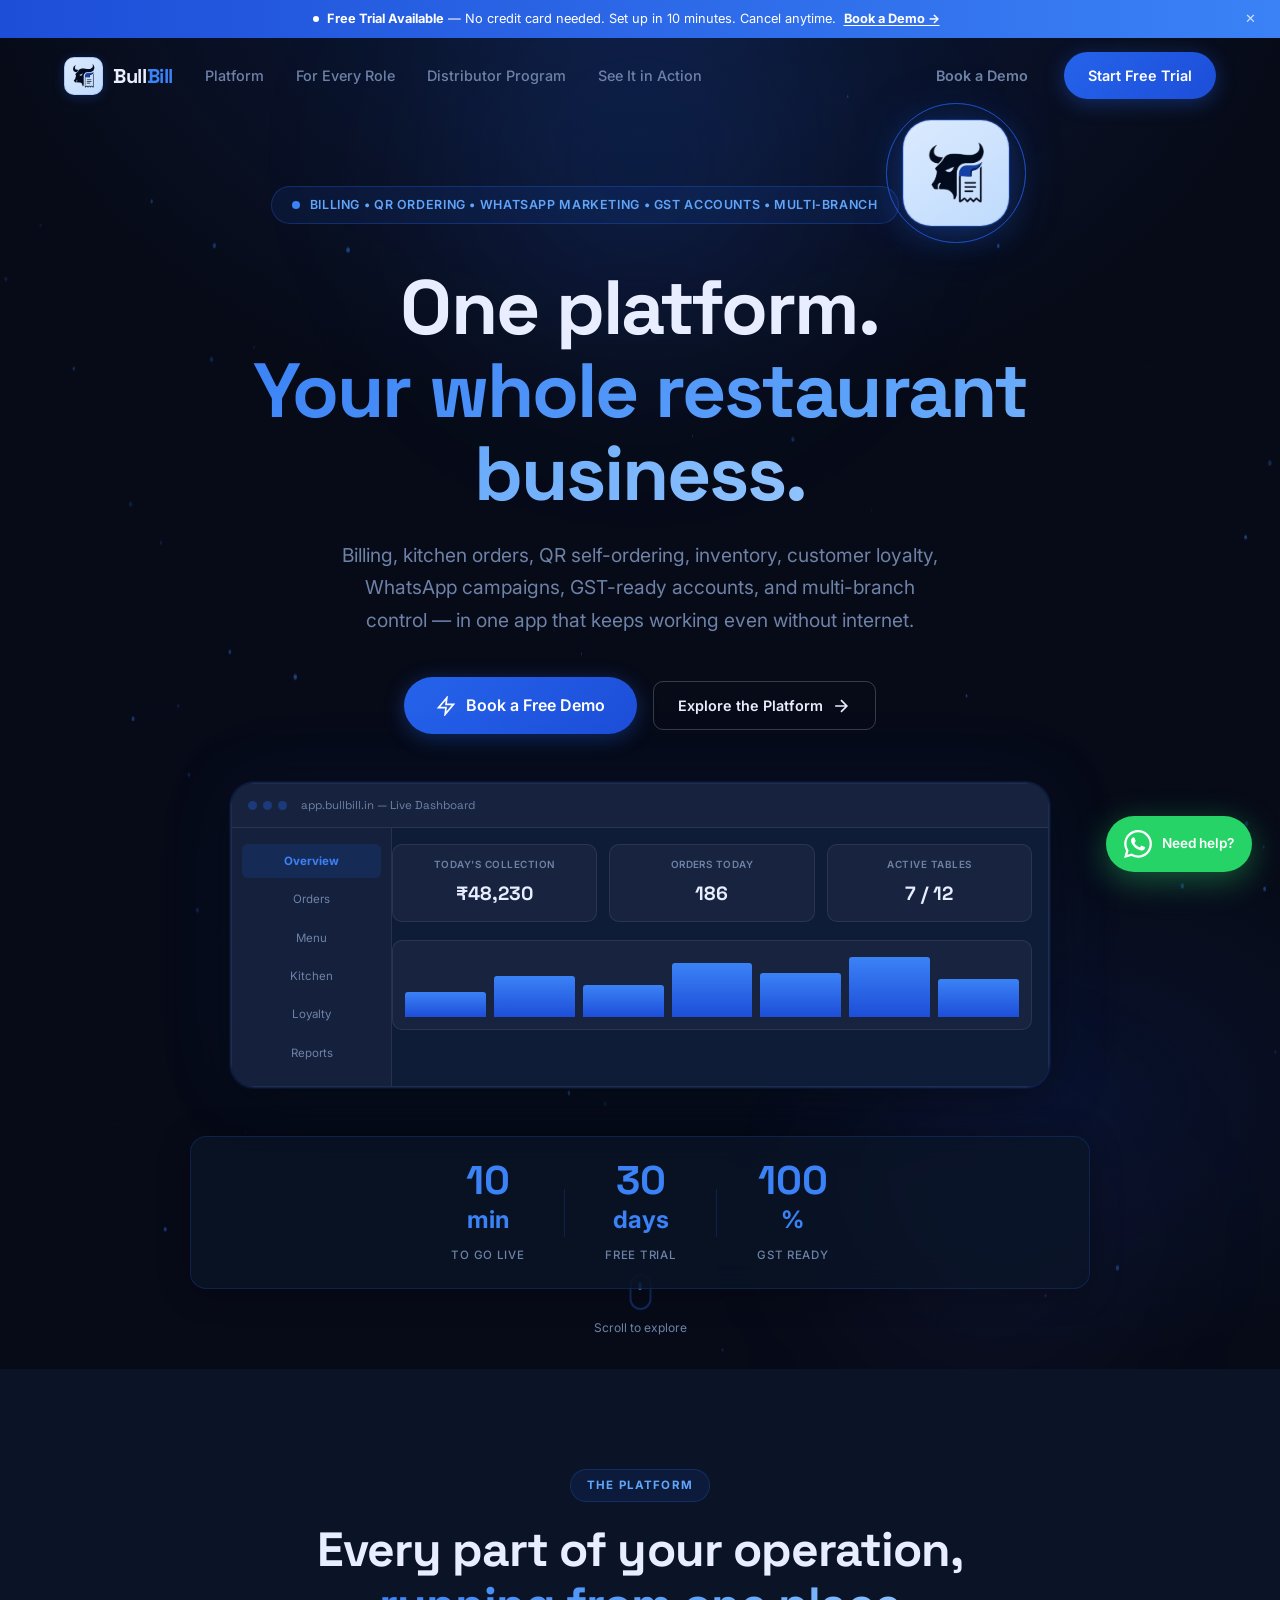
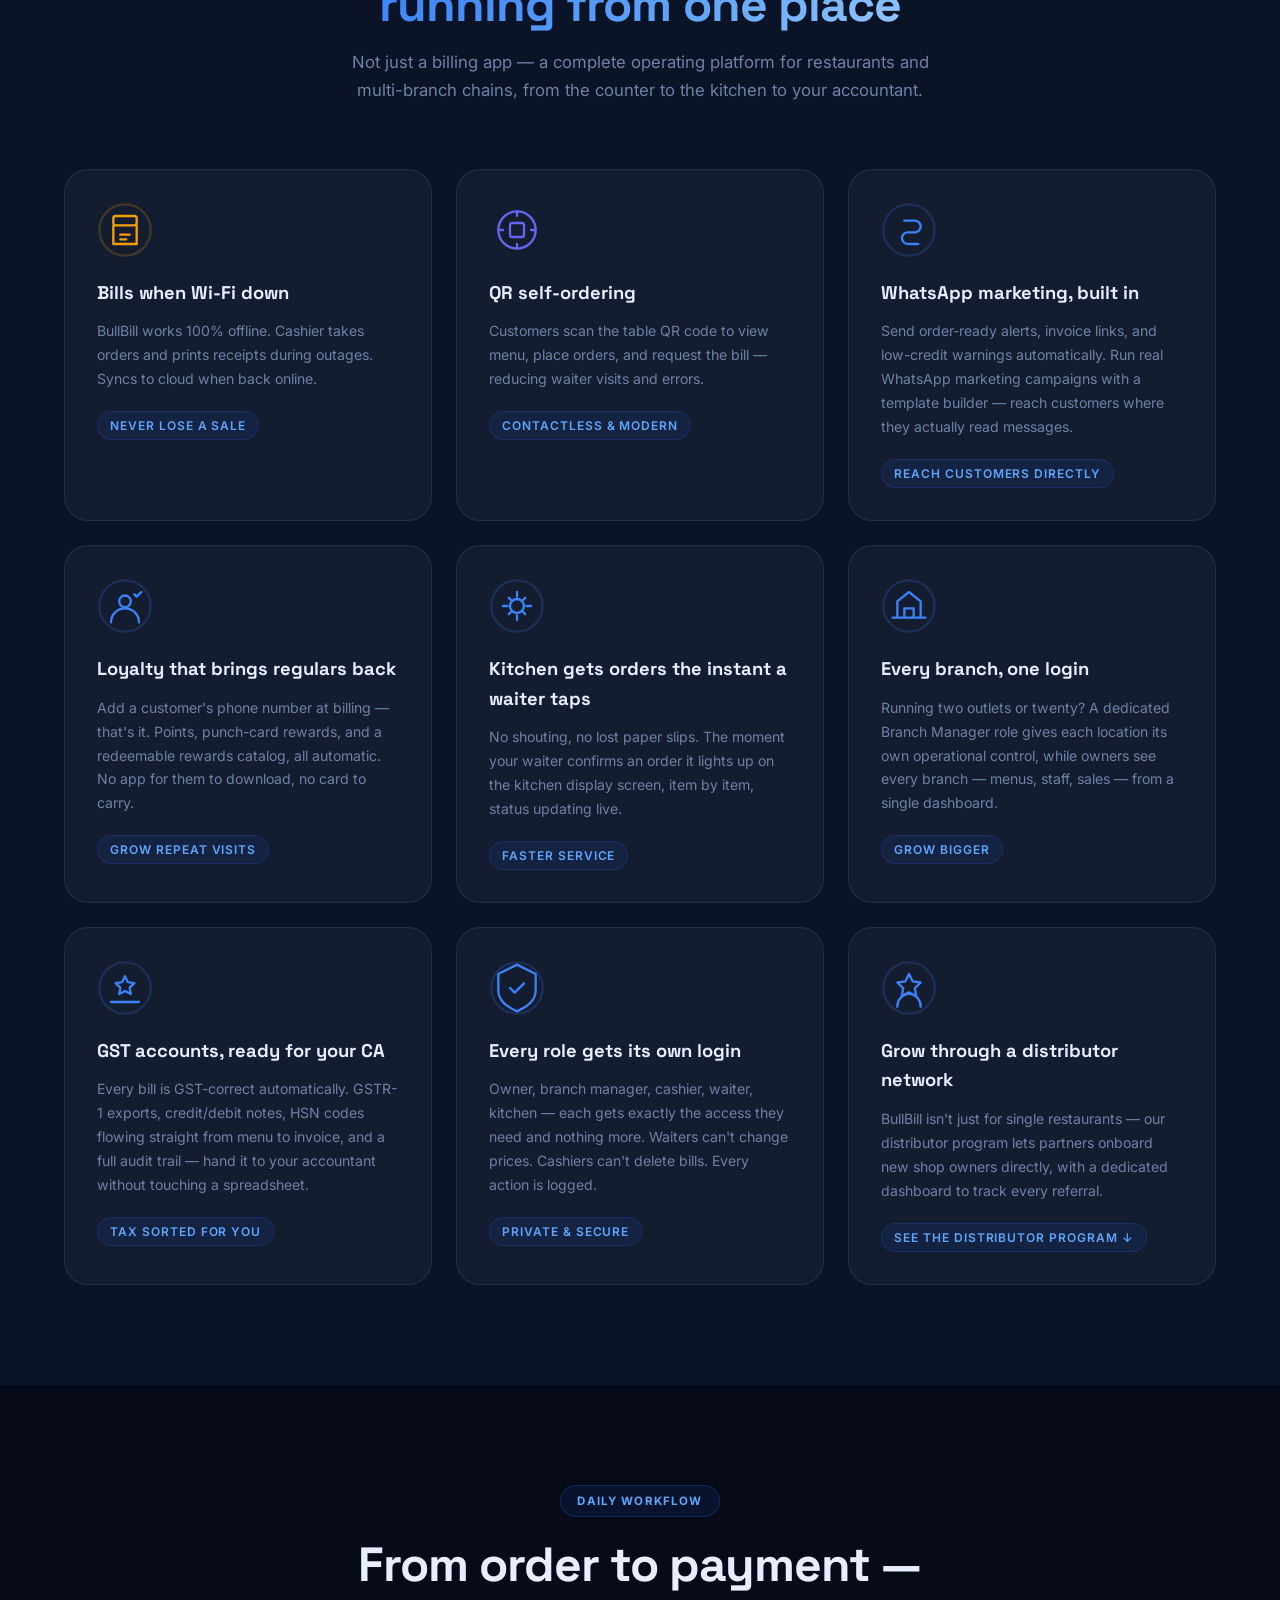
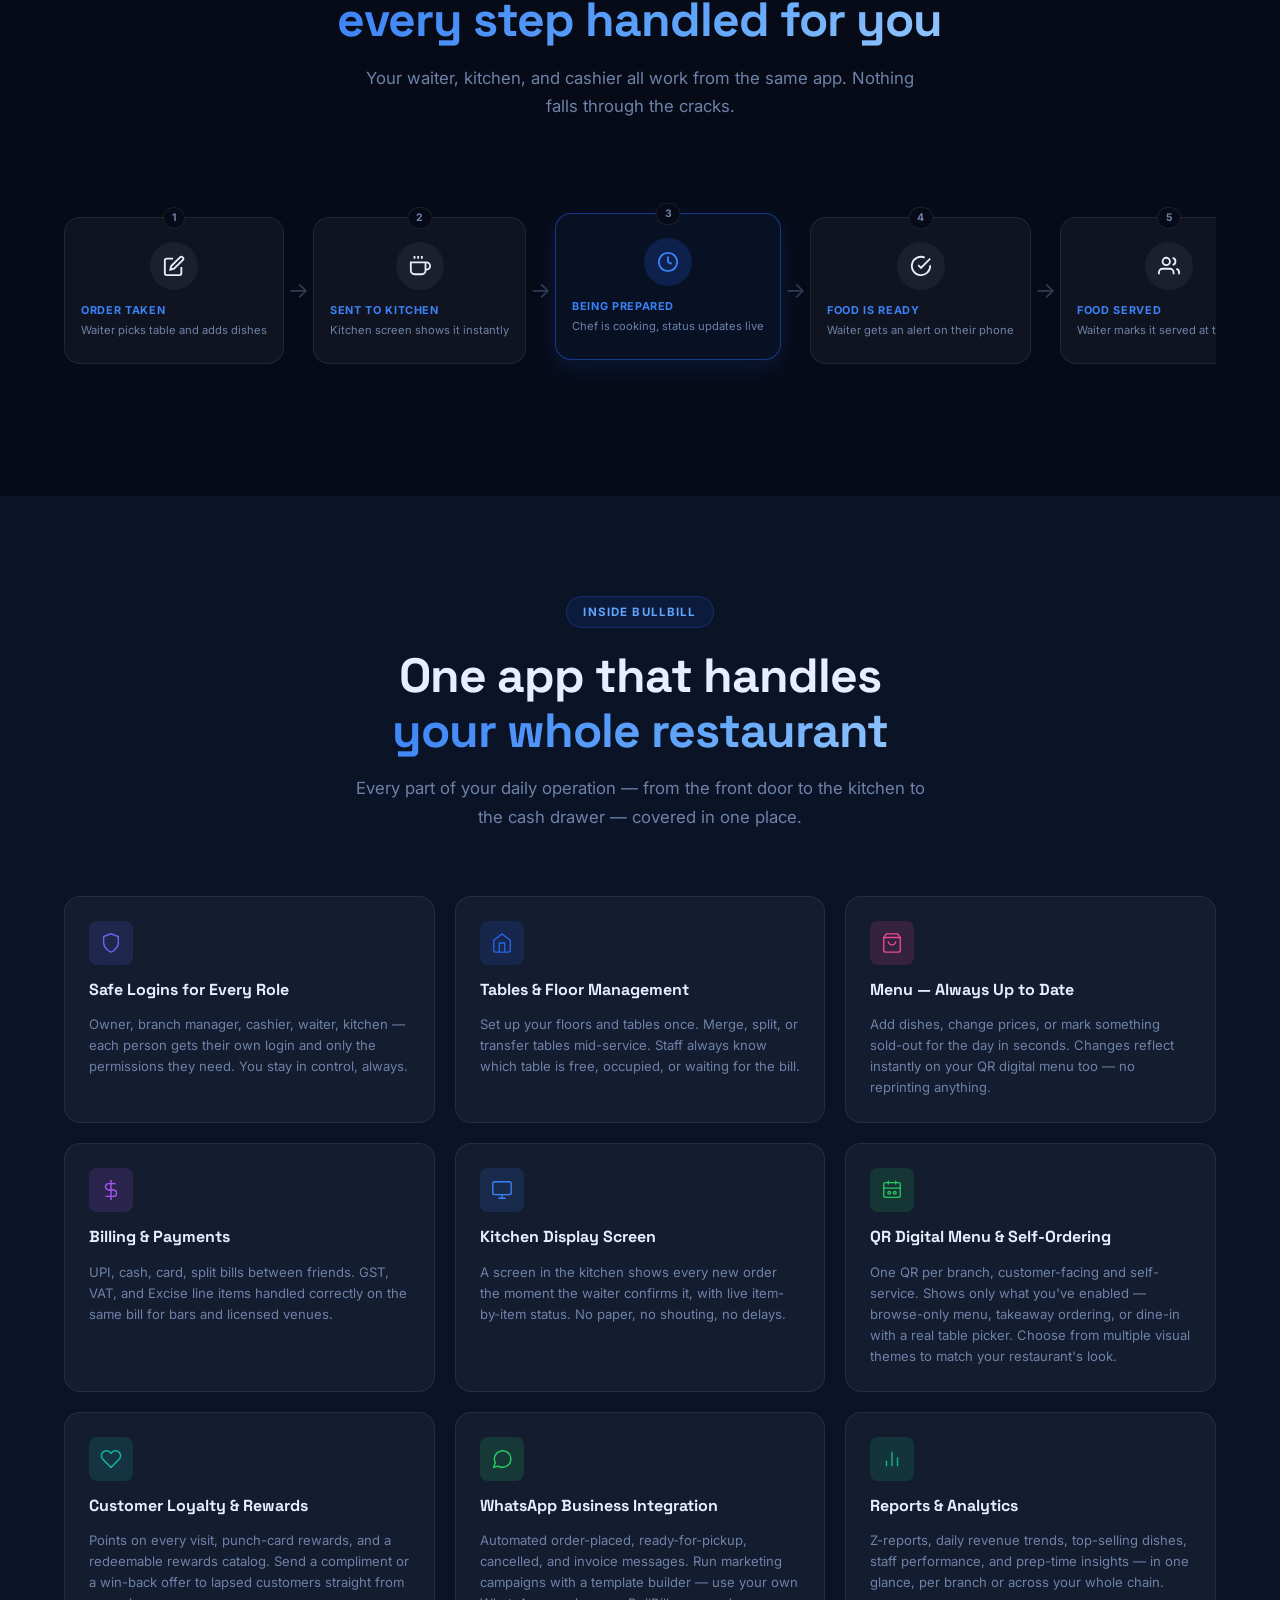
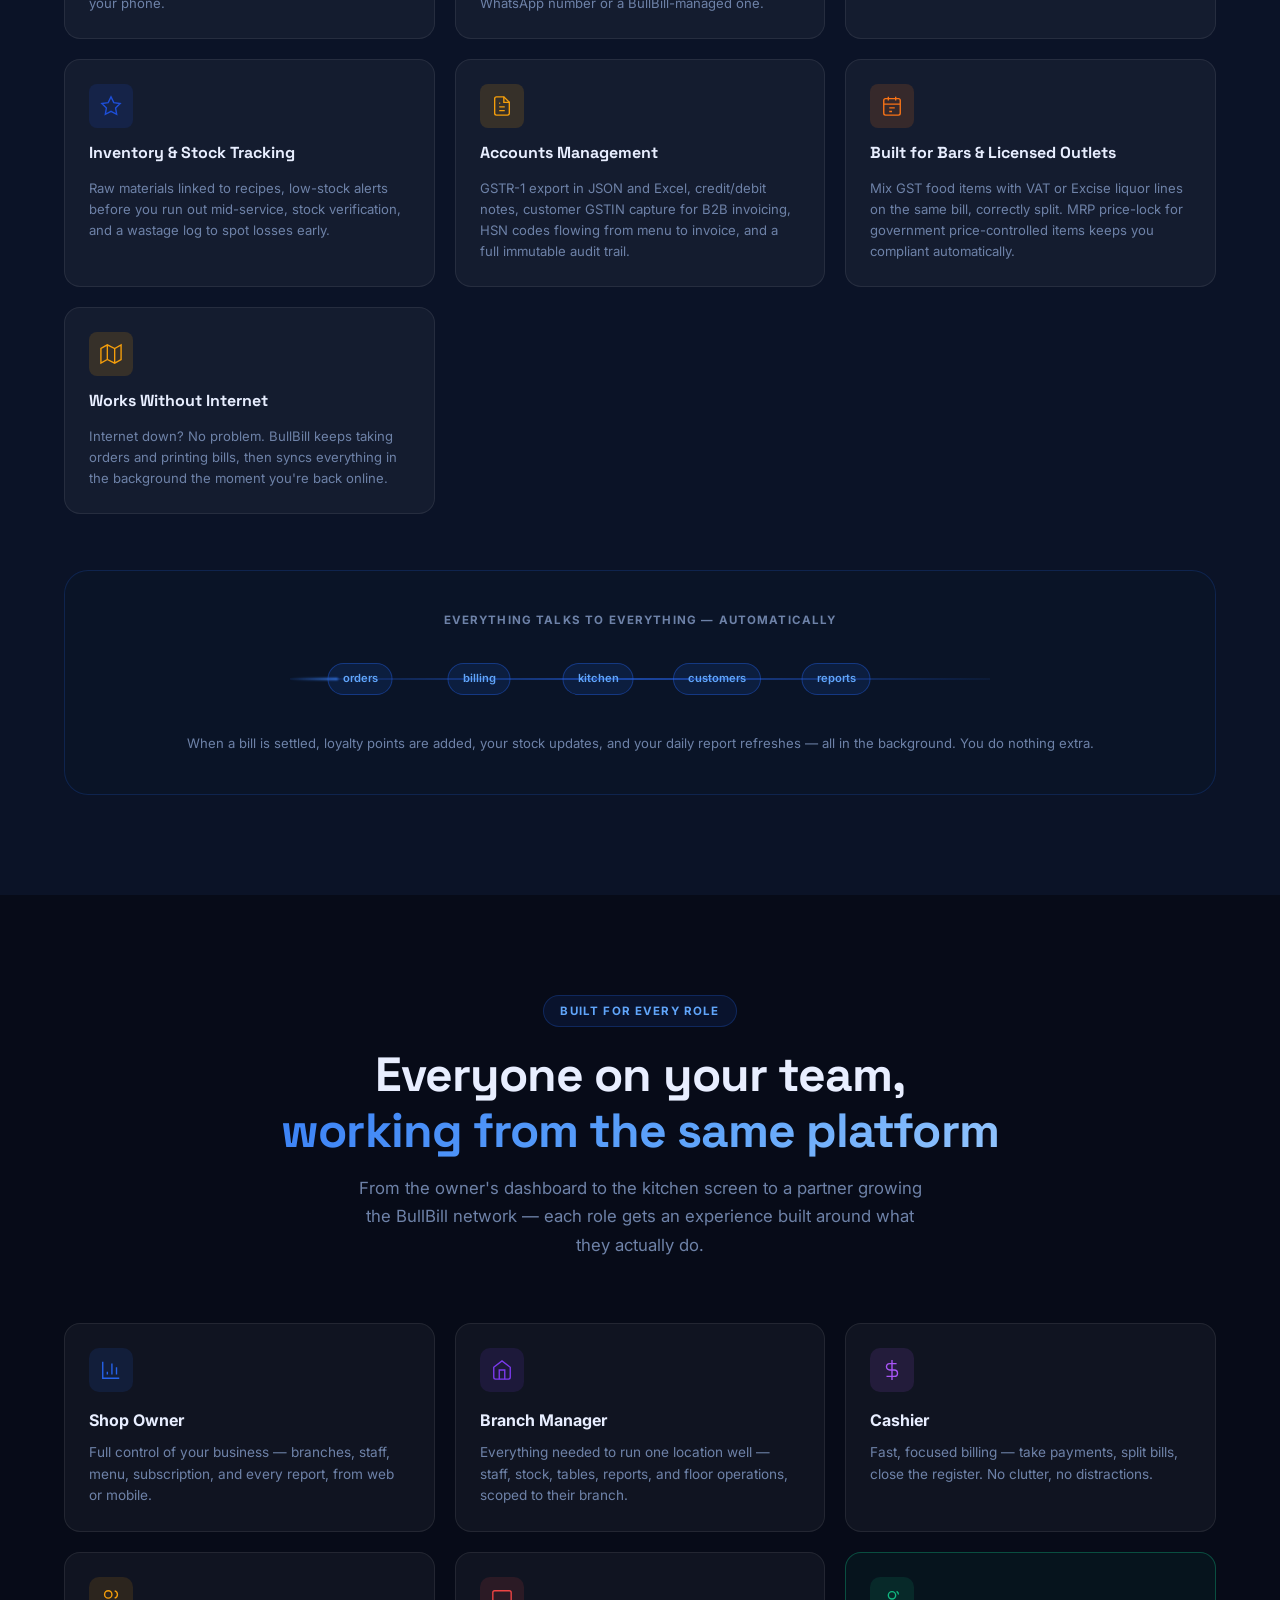
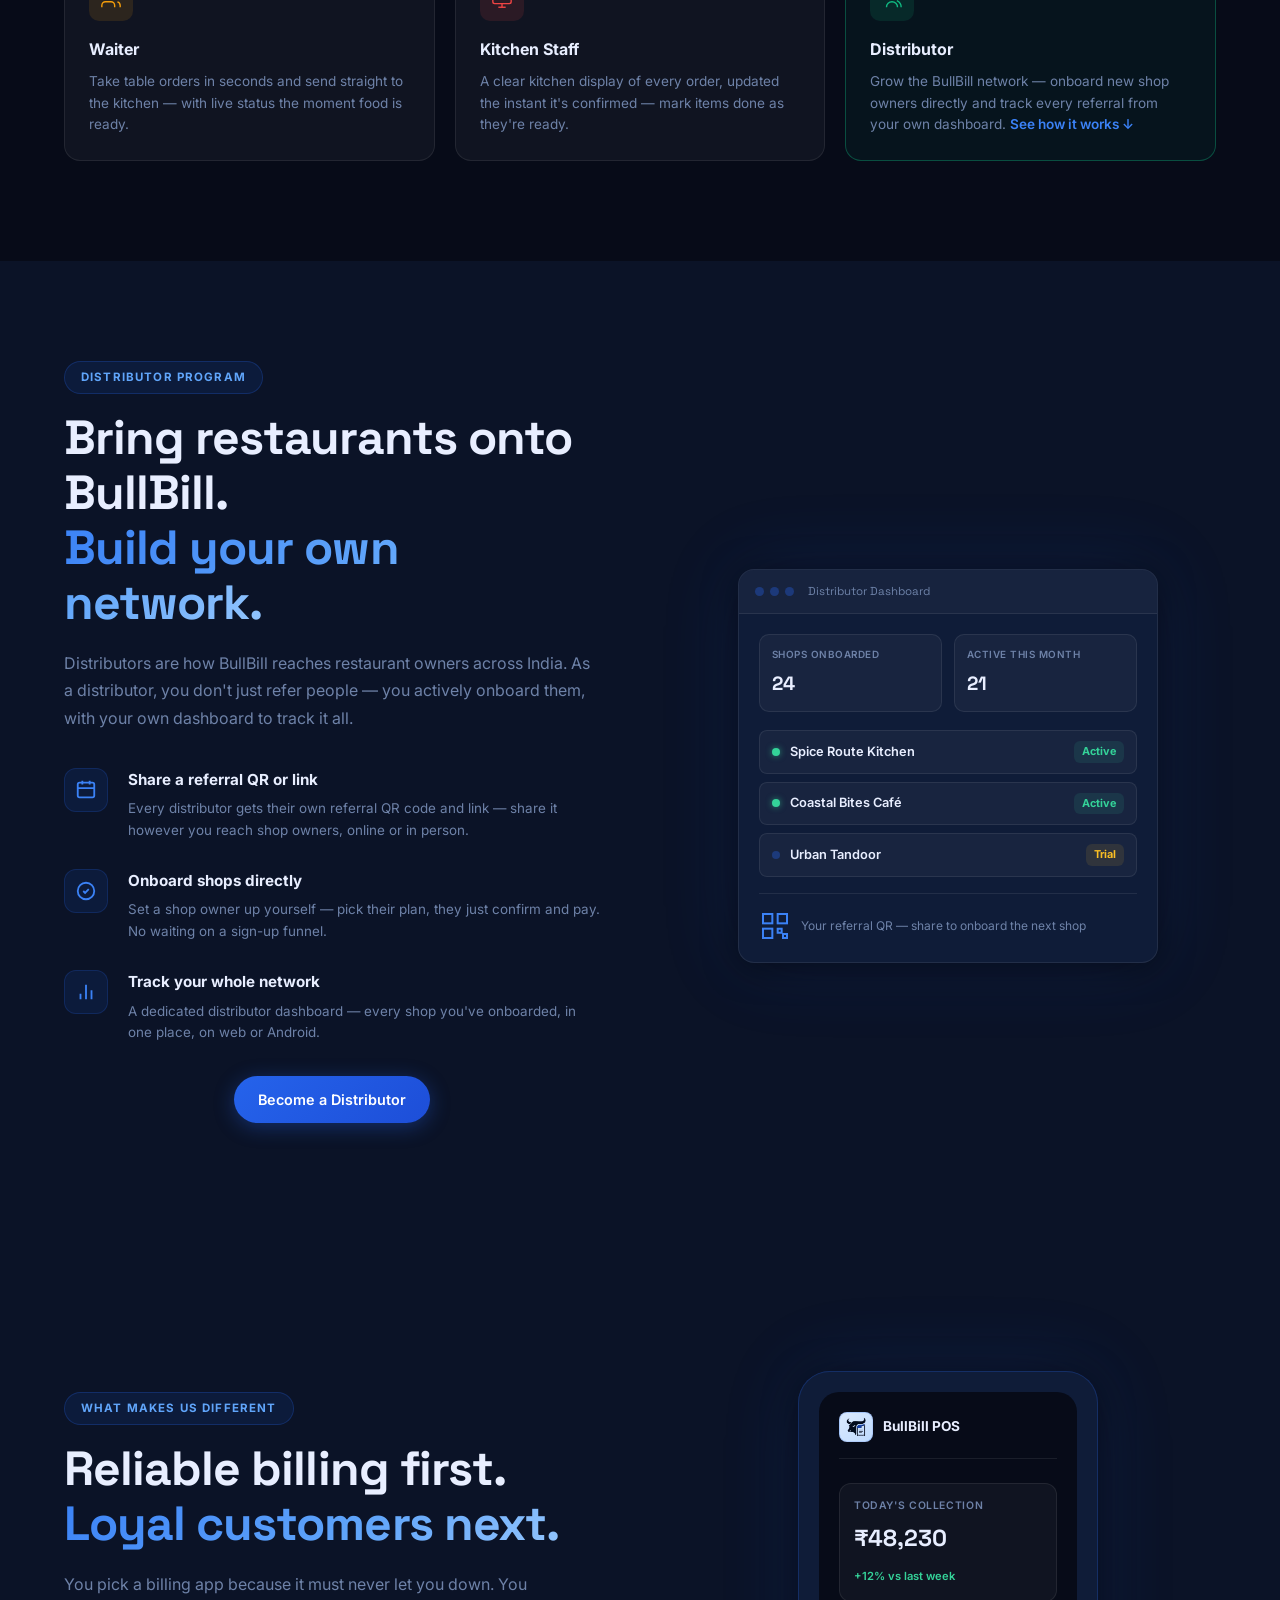
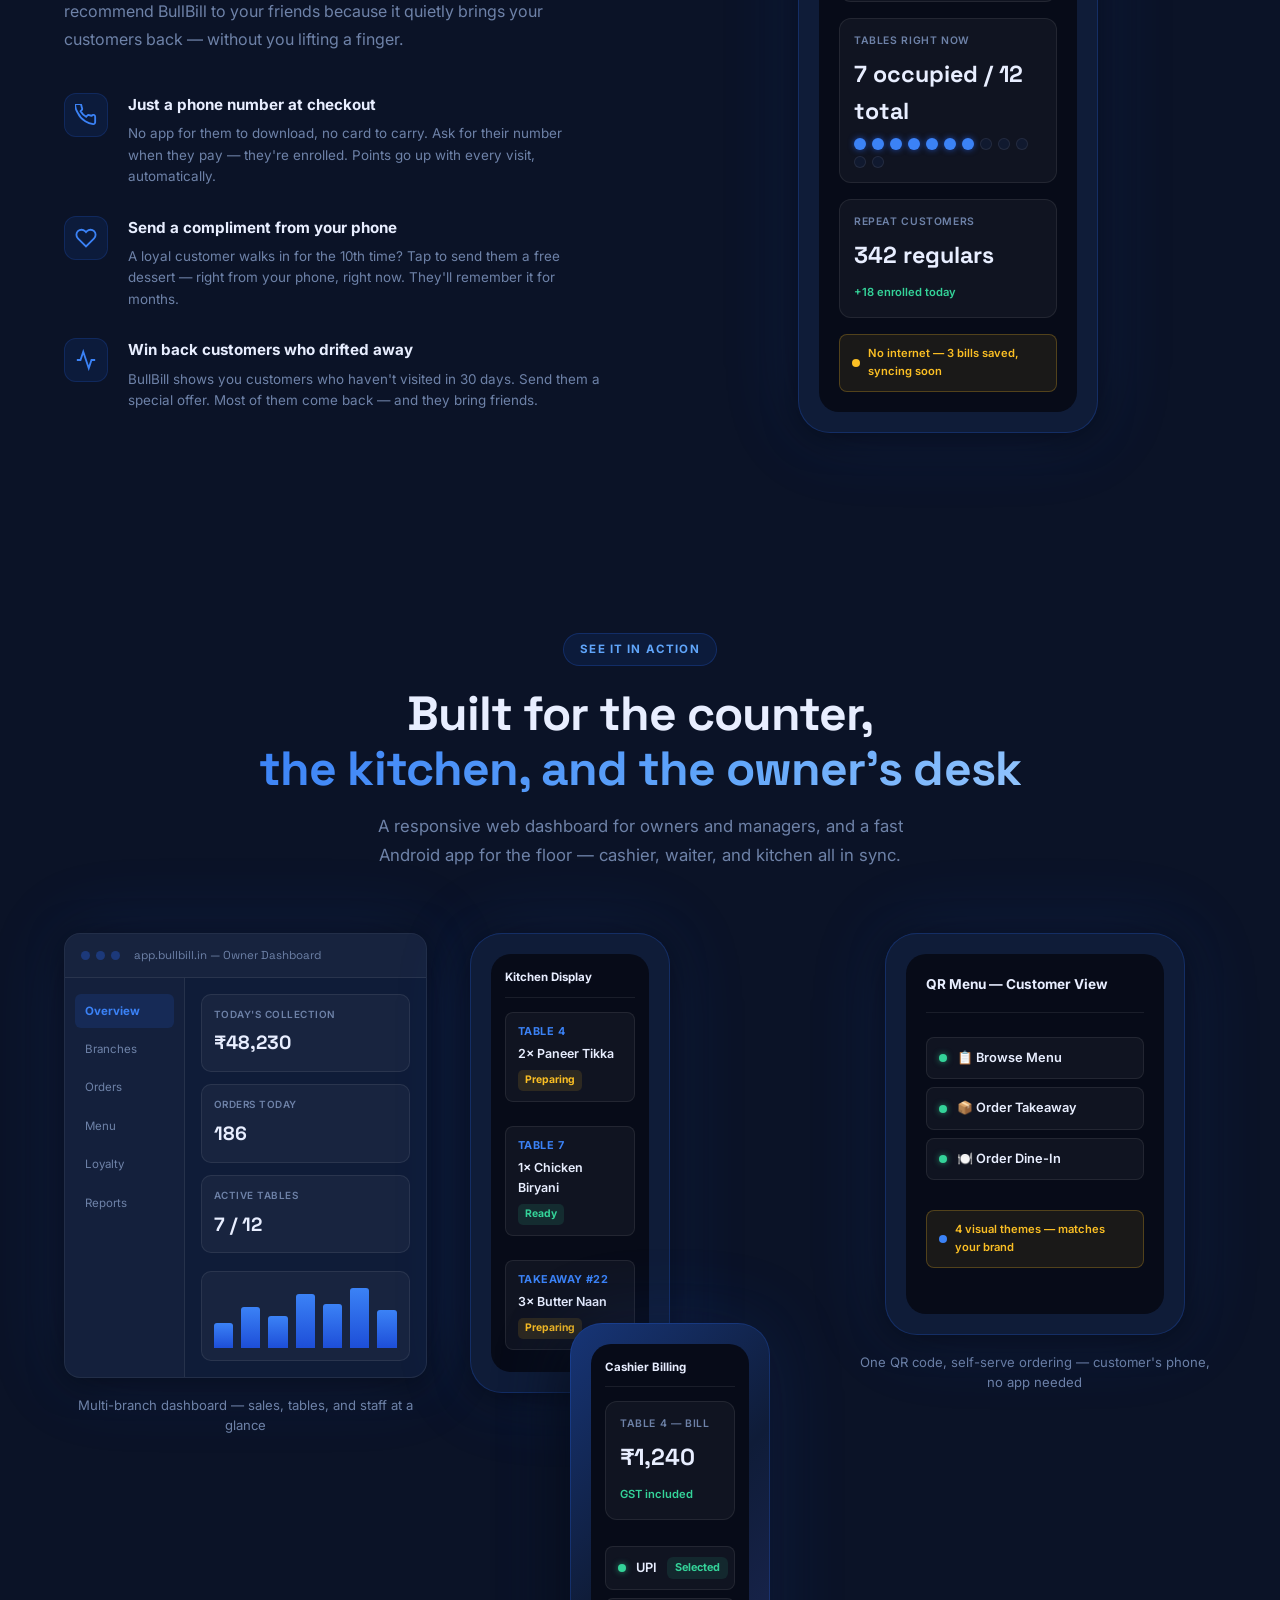
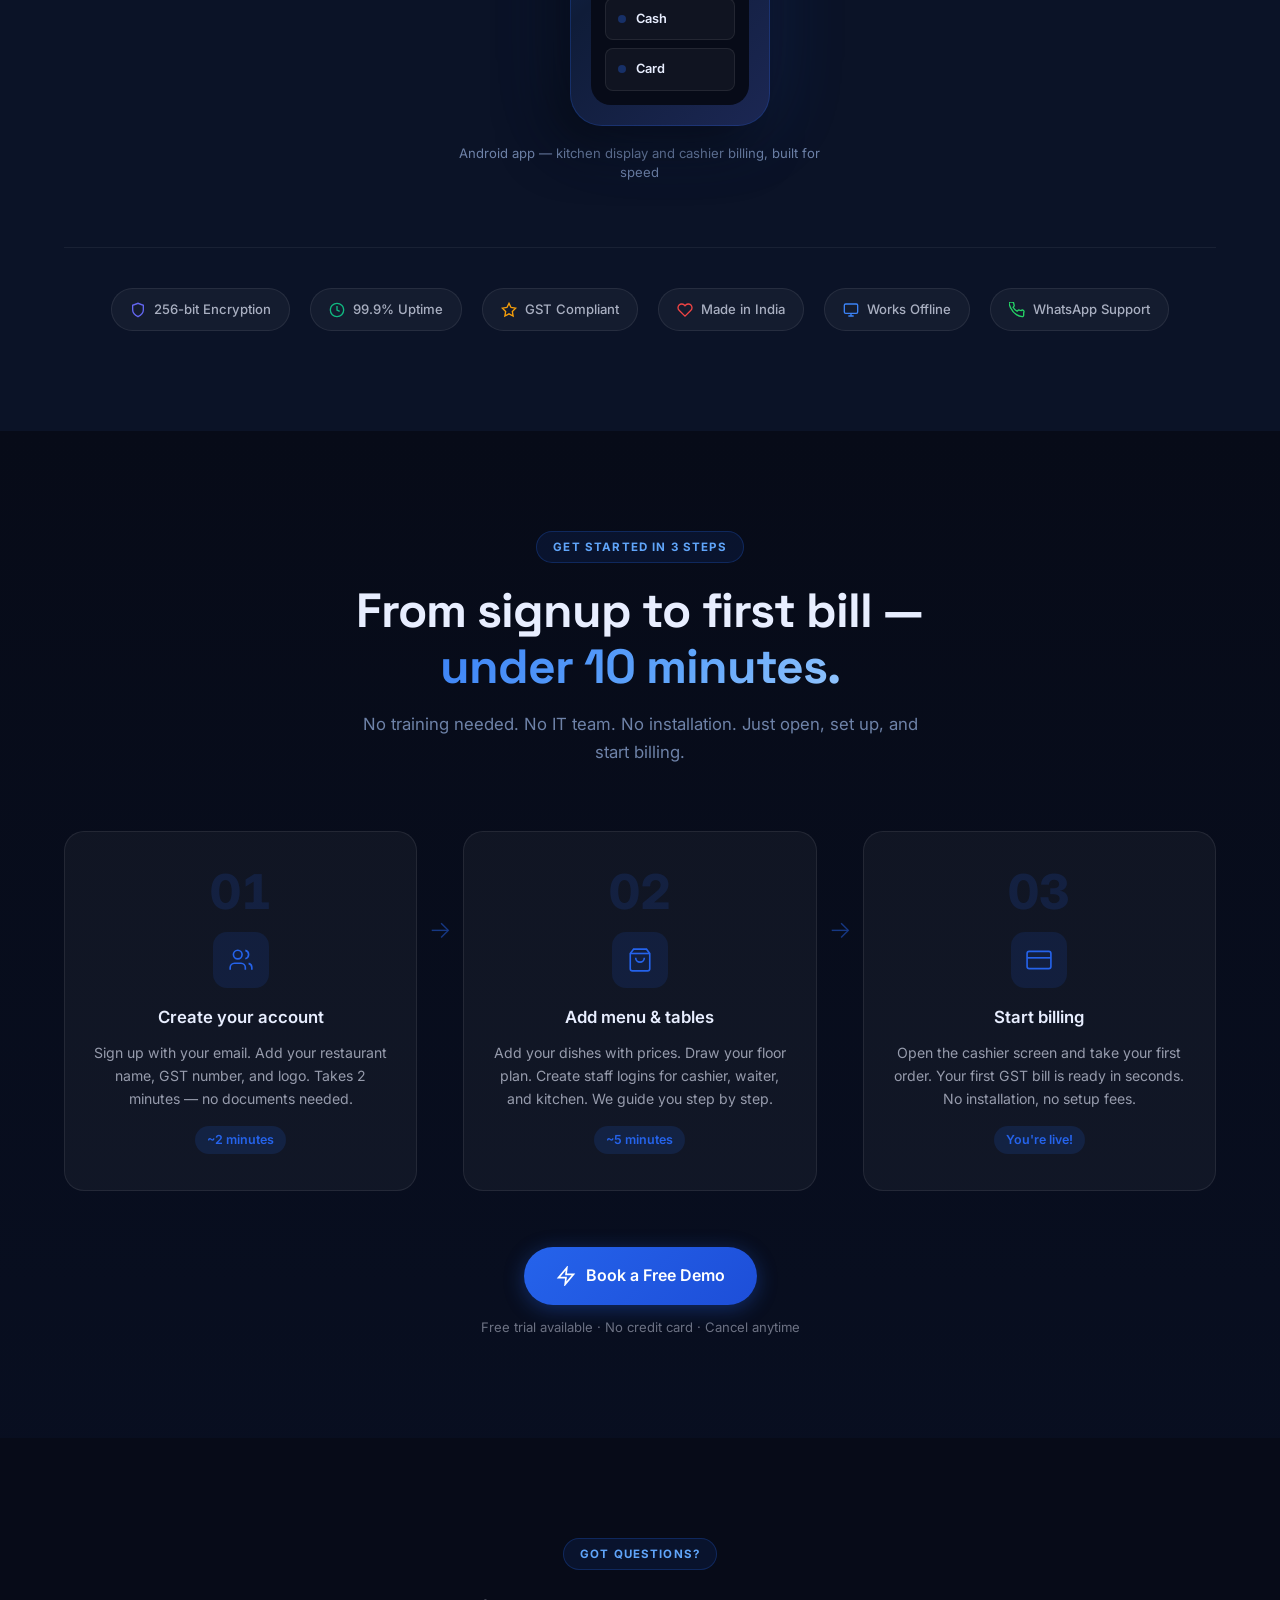
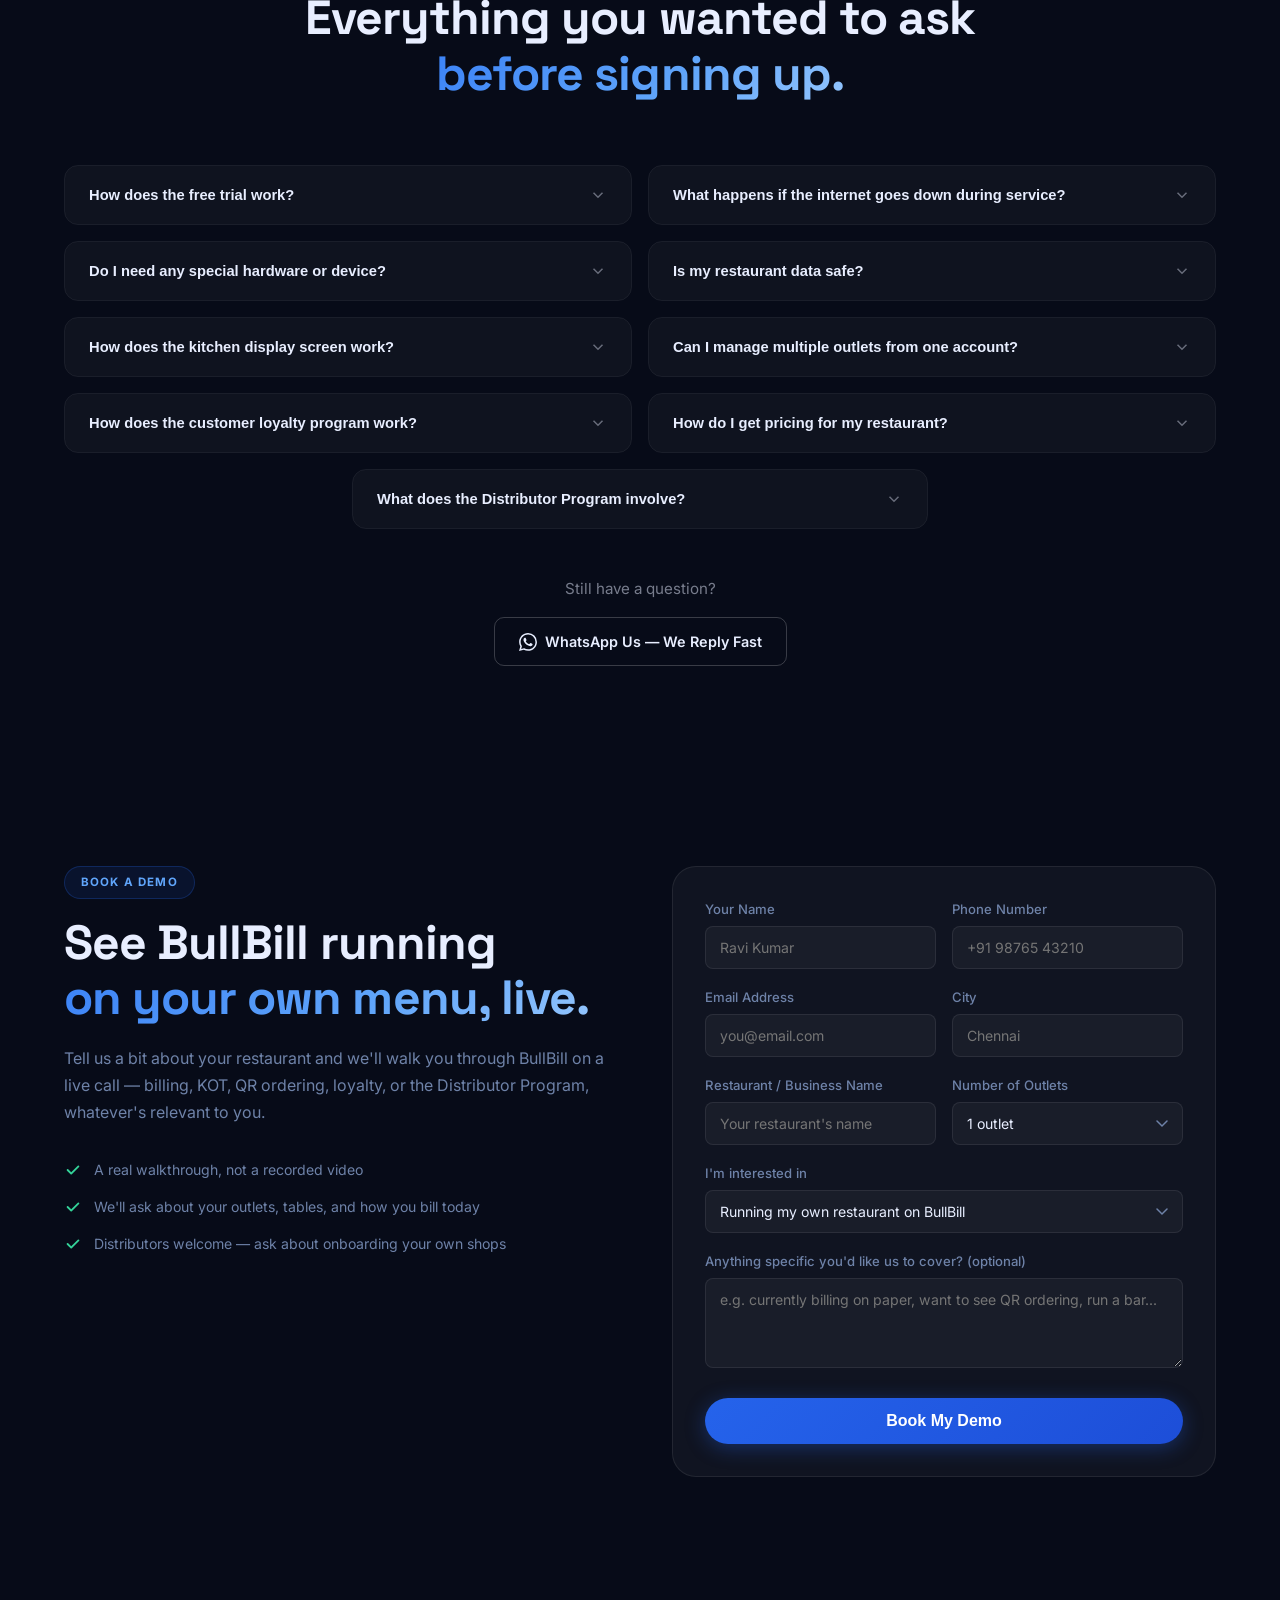
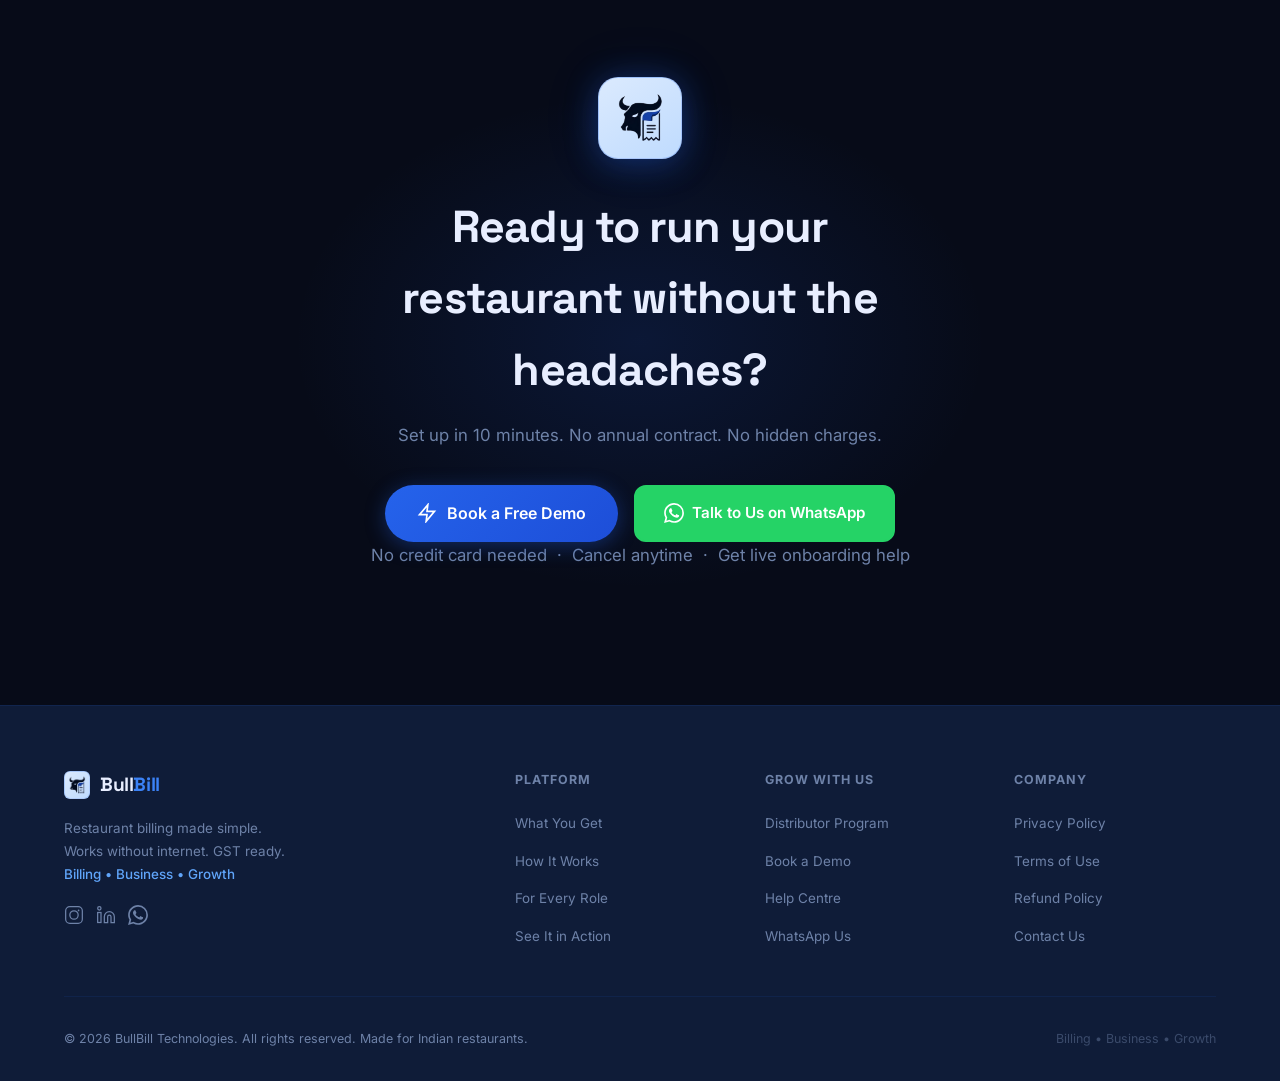
==== commit 0872aa68: "feat(seo): keyword-aligned metadata, structured data, and crawl config - Rewrites title/description/" ====
--- a/index.html
+++ b/index.html
@@ -3,10 +3,15 @@
 <head>
   <meta charset="UTF-8" />
   <meta name="viewport" content="width=device-width, initial-scale=1.0" />
-  <title>BullBill — The Complete Restaurant Operating Platform</title>
-  <meta name="description" content="BullBill is the all-in-one platform for restaurants and multi-branch chains — billing, KOT, QR ordering, inventory, loyalty, WhatsApp marketing, GST accounts, and a distributor network, all in one place. Works even without internet." />
+
+  <!-- Primary SEO Meta Tags -->
+  <title>BullBill — All-in-One Restaurant POS, Billing & GST Software</title>
+  <meta name="description" content="Offline-first restaurant POS & billing platform for Indian restaurants — kitchen orders (KDS), GST invoices, stock tracking, and customer loyalty in one app. Book a free demo today." />
+  <meta name="keywords" content="restaurant POS, GST billing software, offline billing app, kitchen display system, POS for Indian restaurants, restaurant loyalty app, BullBill" />
   <link rel="canonical" href="https://bullbill.in/" />
   <link rel="icon" type="image/png" href="assets/images/logo-icon.png" />
+
+  <!-- Fonts & Stylesheets -->
   <link rel="preconnect" href="https://fonts.googleapis.com" />
   <link rel="preconnect" href="https://fonts.gstatic.com" crossorigin />
   <link href="https://fonts.googleapis.com/css2?family=Inter:wght@300;400;500;600;700;800;900&family=Space+Grotesk:wght@400;500;600;700&display=swap" rel="stylesheet" />
@@ -16,18 +21,18 @@
   <meta property="og:type" content="website" />
   <meta property="og:site_name" content="BullBill" />
   <meta property="og:url" content="https://bullbill.in/" />
-  <meta property="og:title" content="BullBill — The Complete Restaurant Operating Platform" />
-  <meta property="og:description" content="Billing, KOT, QR ordering, inventory, loyalty, WhatsApp marketing, GST accounts, and a distributor network — one platform for restaurants and multi-branch chains." />
+  <meta property="og:title" content="BullBill — All-in-One Restaurant POS, Billing & GST Software" />
+  <meta property="og:description" content="Offline-first restaurant POS & billing platform for Indian restaurants — kitchen orders (KDS), GST invoices, stock tracking, and customer loyalty. Book a free demo today." />
   <meta property="og:image" content="https://bullbill.in/assets/images/logo-with-name.png" />
   <meta property="og:locale" content="en_IN" />
 
   <!-- Twitter Card -->
   <meta name="twitter:card" content="summary_large_image" />
-  <meta name="twitter:title" content="BullBill — The Complete Restaurant Operating Platform" />
-  <meta name="twitter:description" content="Billing, KOT, QR ordering, inventory, loyalty, WhatsApp marketing, GST accounts, and a distributor network — one platform for restaurants and multi-branch chains." />
+  <meta name="twitter:title" content="BullBill — All-in-One Restaurant POS, Billing & GST Software" />
+  <meta name="twitter:description" content="Offline-first restaurant POS & billing platform for Indian restaurants — kitchen orders (KDS), GST invoices, stock tracking, and customer loyalty. Book a free demo today." />
   <meta name="twitter:image" content="https://bullbill.in/assets/images/logo-with-name.png" />
 
-  <!-- Structured data -->
+  <!-- Structured data — no pricing published (plans are demo-gated, not self-serve list price) -->
   <script type="application/ld+json">
   {
     "@context": "https://schema.org",
@@ -44,9 +49,14 @@
     "@type": "SoftwareApplication",
     "name": "BullBill",
     "applicationCategory": "BusinessApplication",
-    "operatingSystem": "Web, Android, iOS",
-    "description": "BullBill is the all-in-one operating platform for restaurants and multi-branch chains — billing, KOT, QR ordering, inventory, loyalty, WhatsApp marketing, GST accounts, and a distributor network.",
-    "url": "https://bullbill.in/"
+    "operatingSystem": "Web, Android",
+    "description": "BullBill is the all-in-one operating platform for restaurants and multi-branch chains — billing, KOT, QR ordering, inventory, loyalty, WhatsApp marketing, GST accounts, and a distributor network. Book a free demo to see pricing for your restaurant.",
+    "url": "https://bullbill.in/",
+    "potentialAction": {
+      "@type": "CommunicateAction",
+      "name": "Book a Demo",
+      "target": "https://bullbill.in/#demo"
+    }
   }
   </script>
 </head>
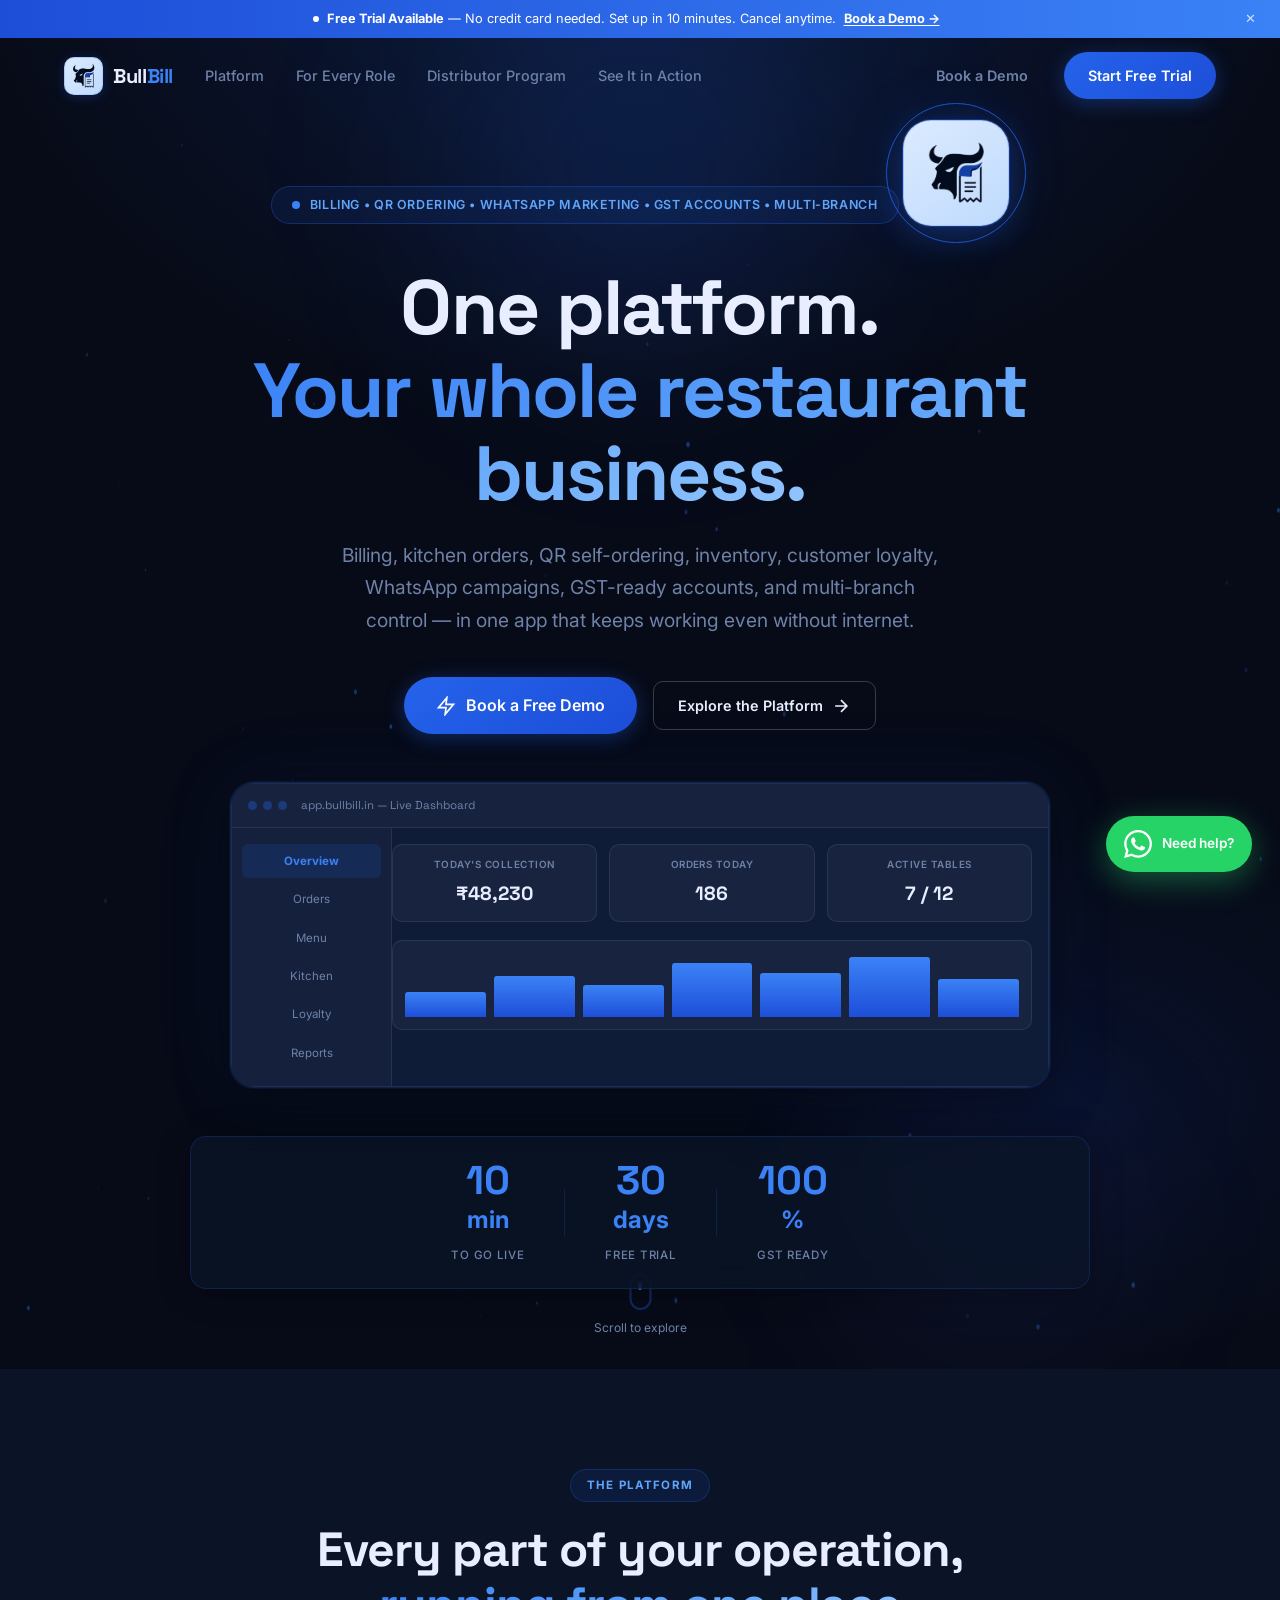
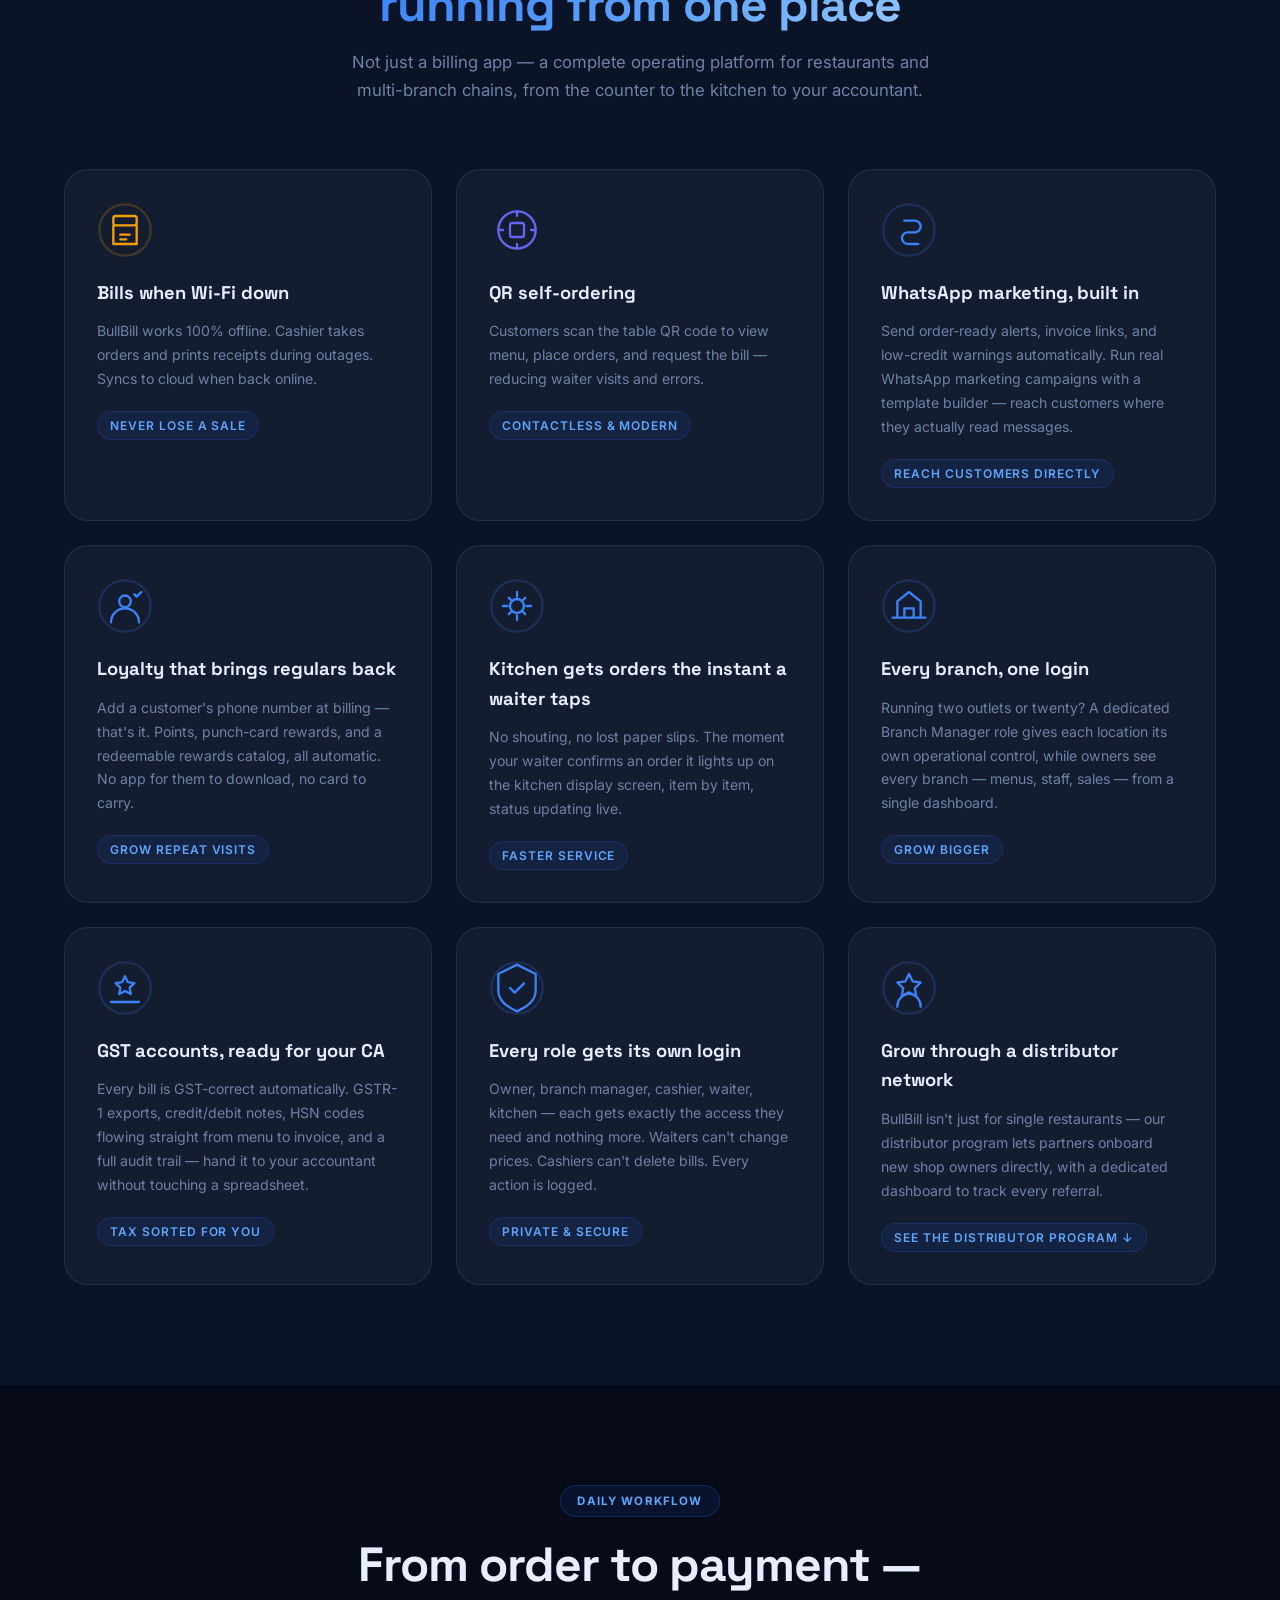
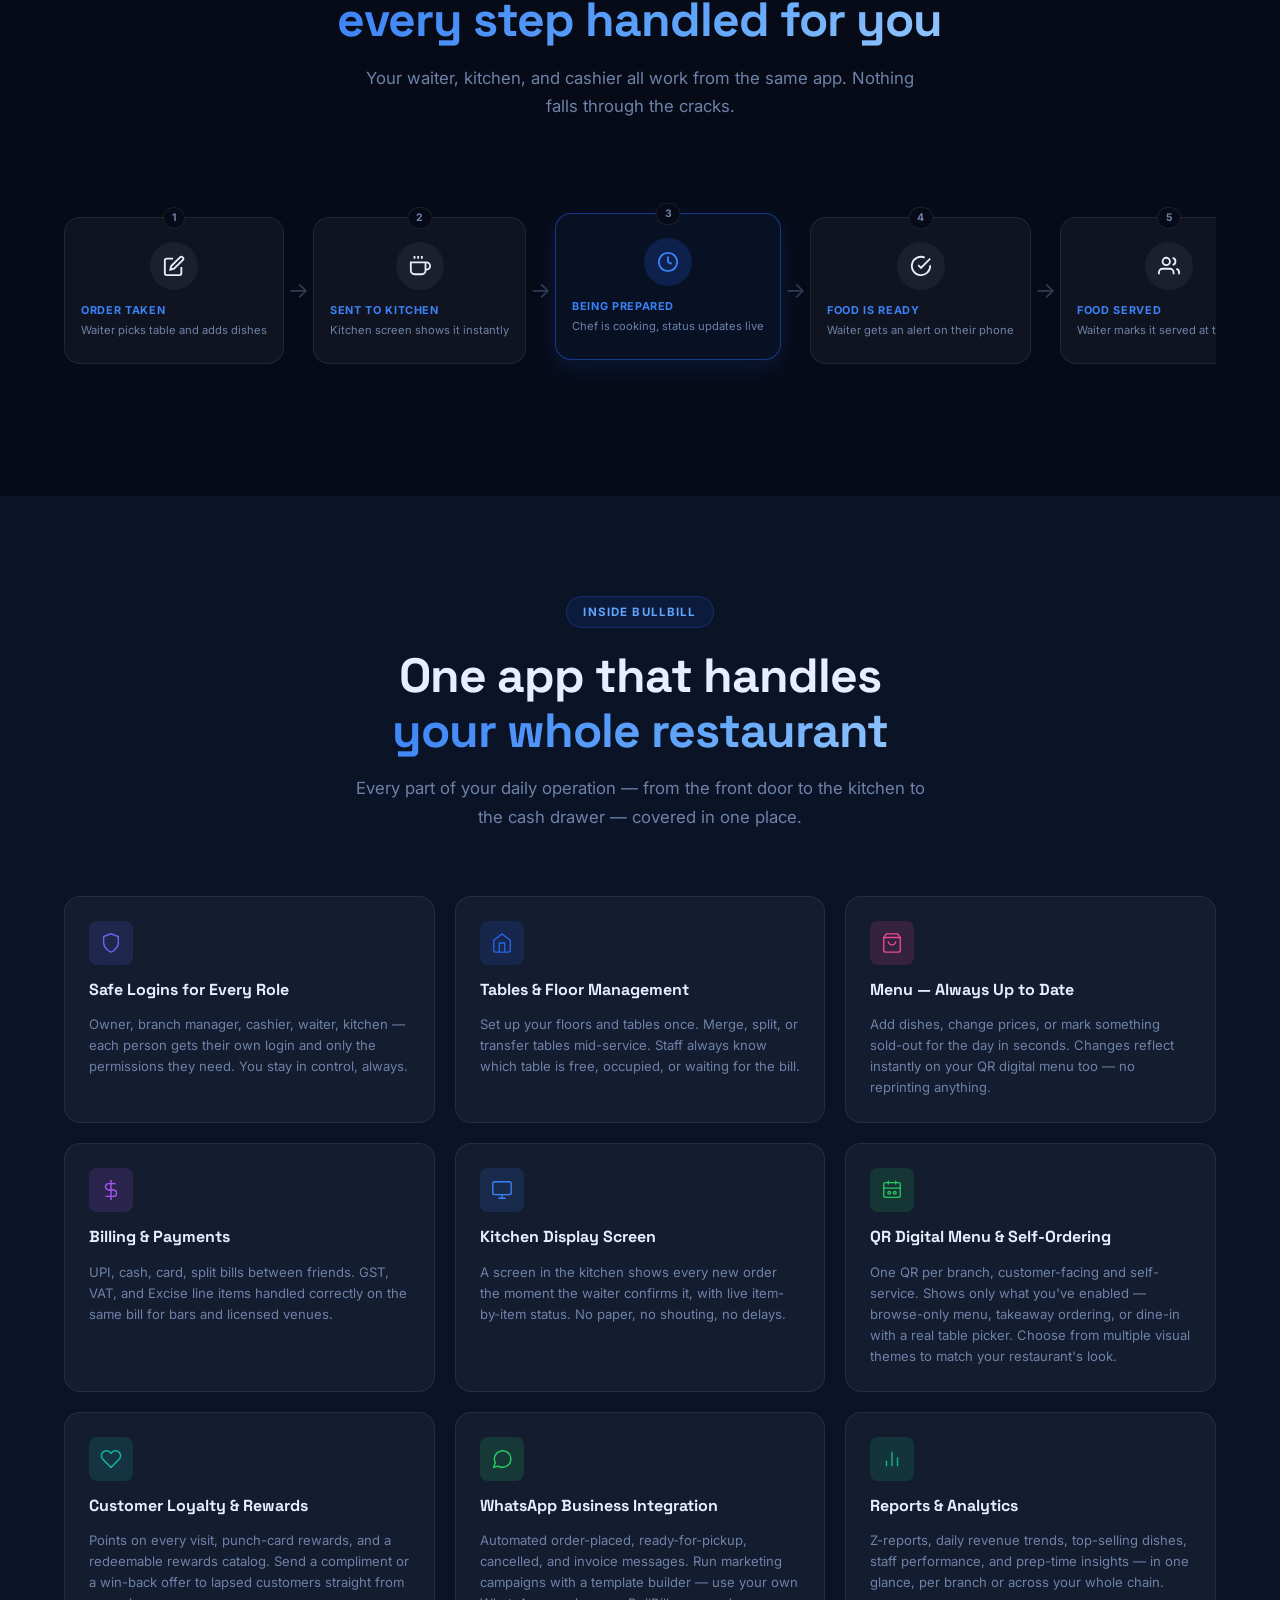
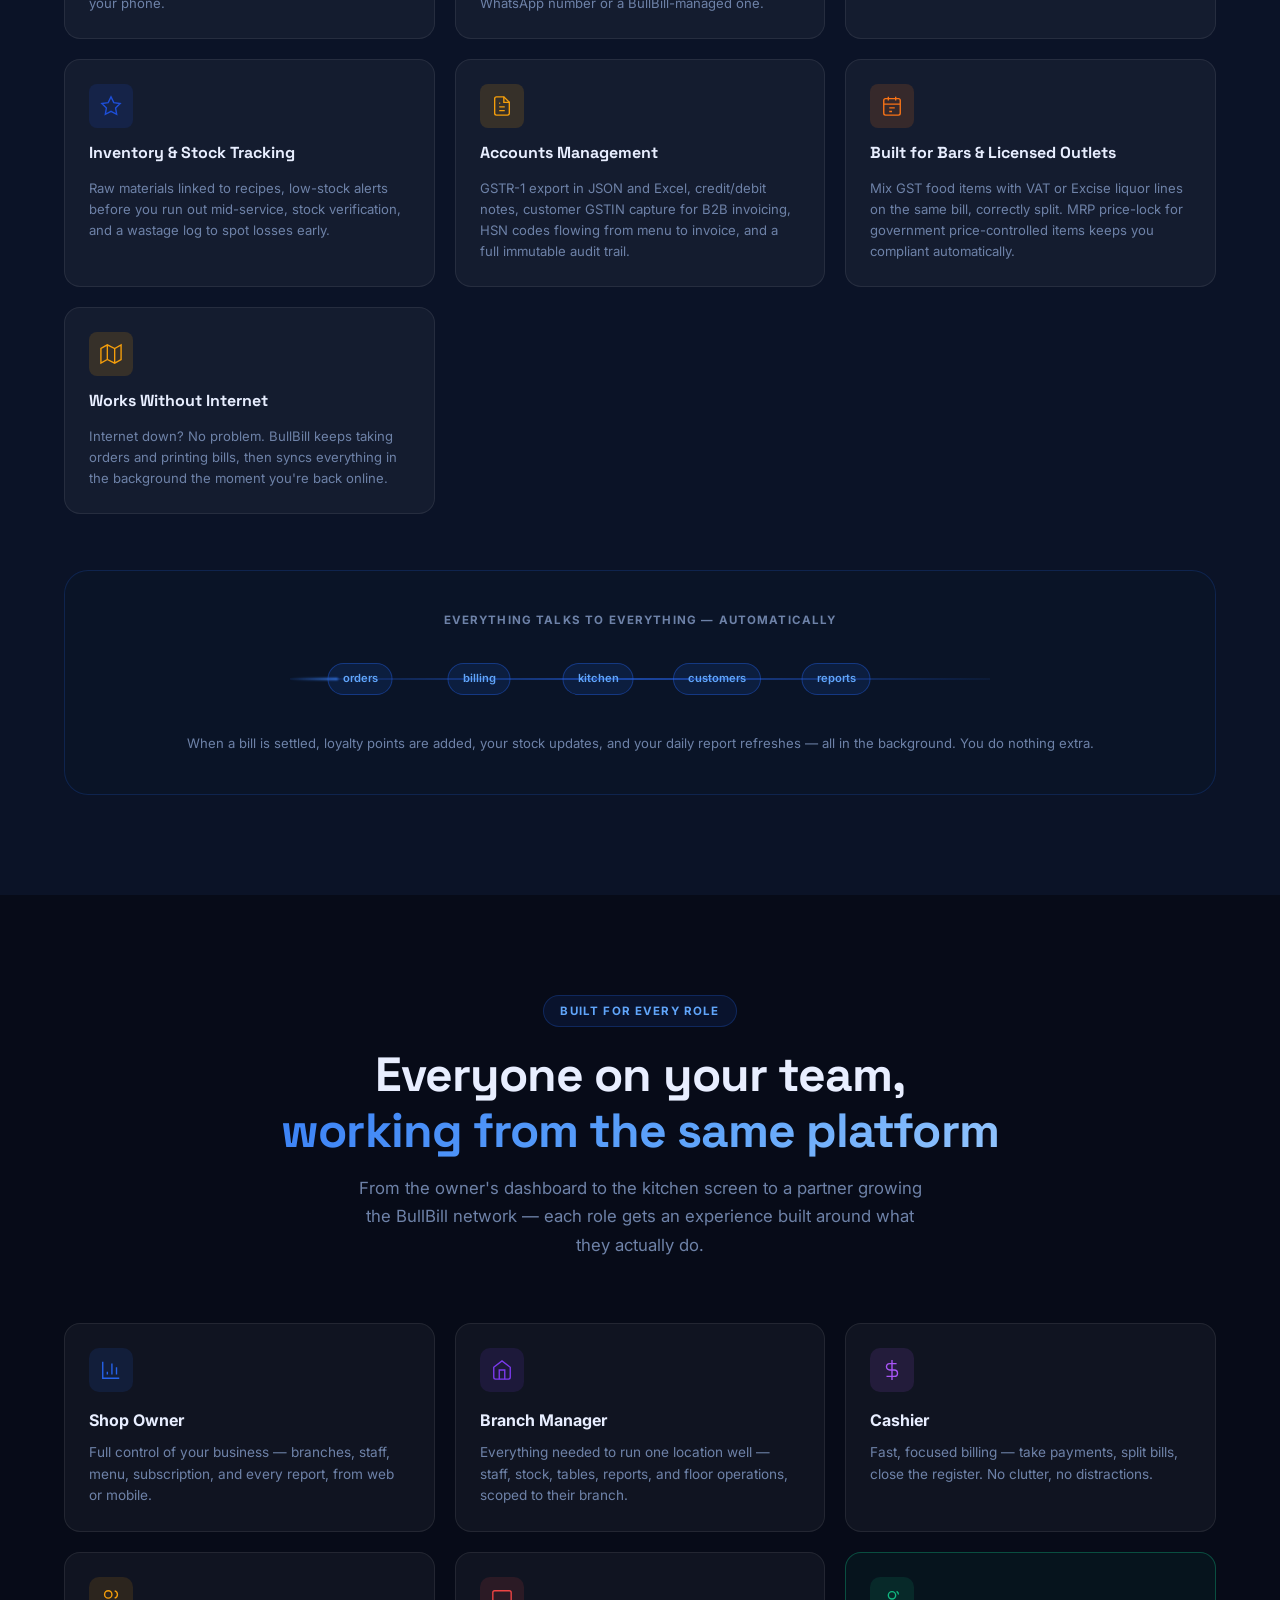
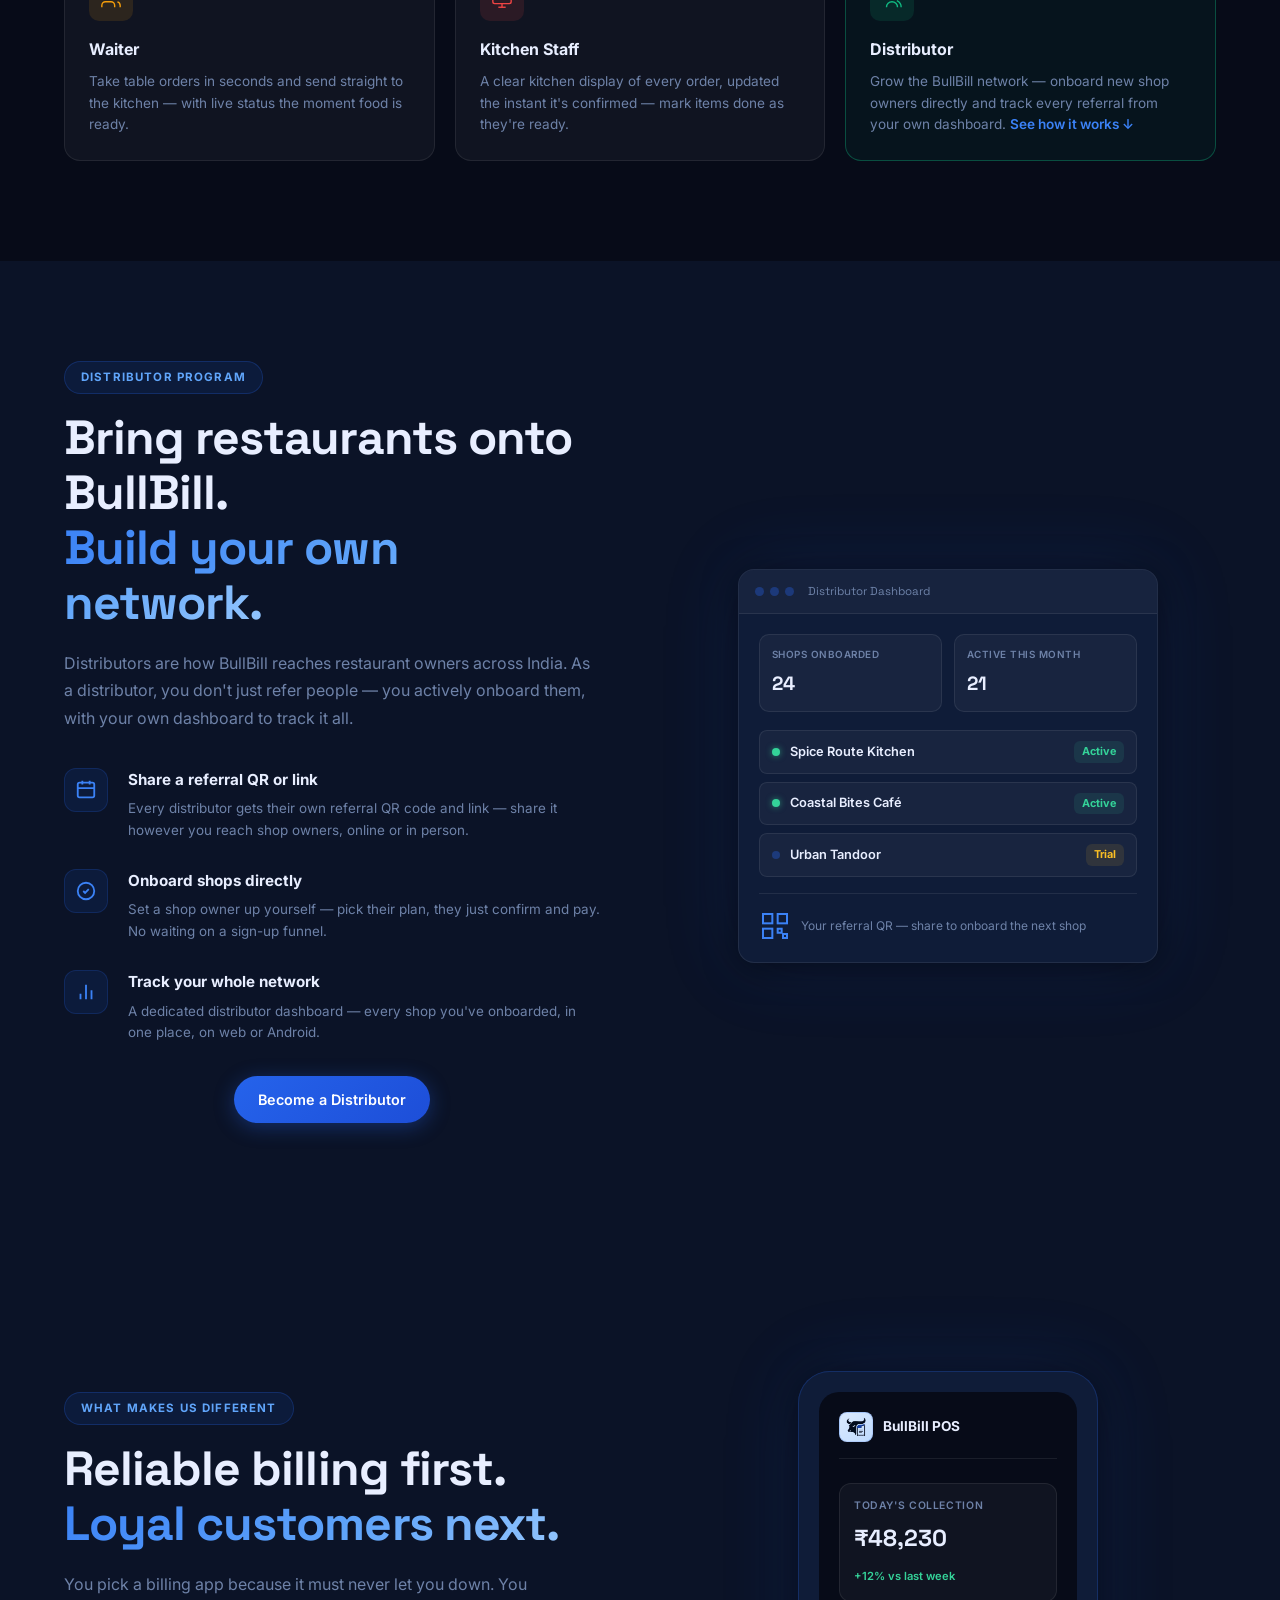
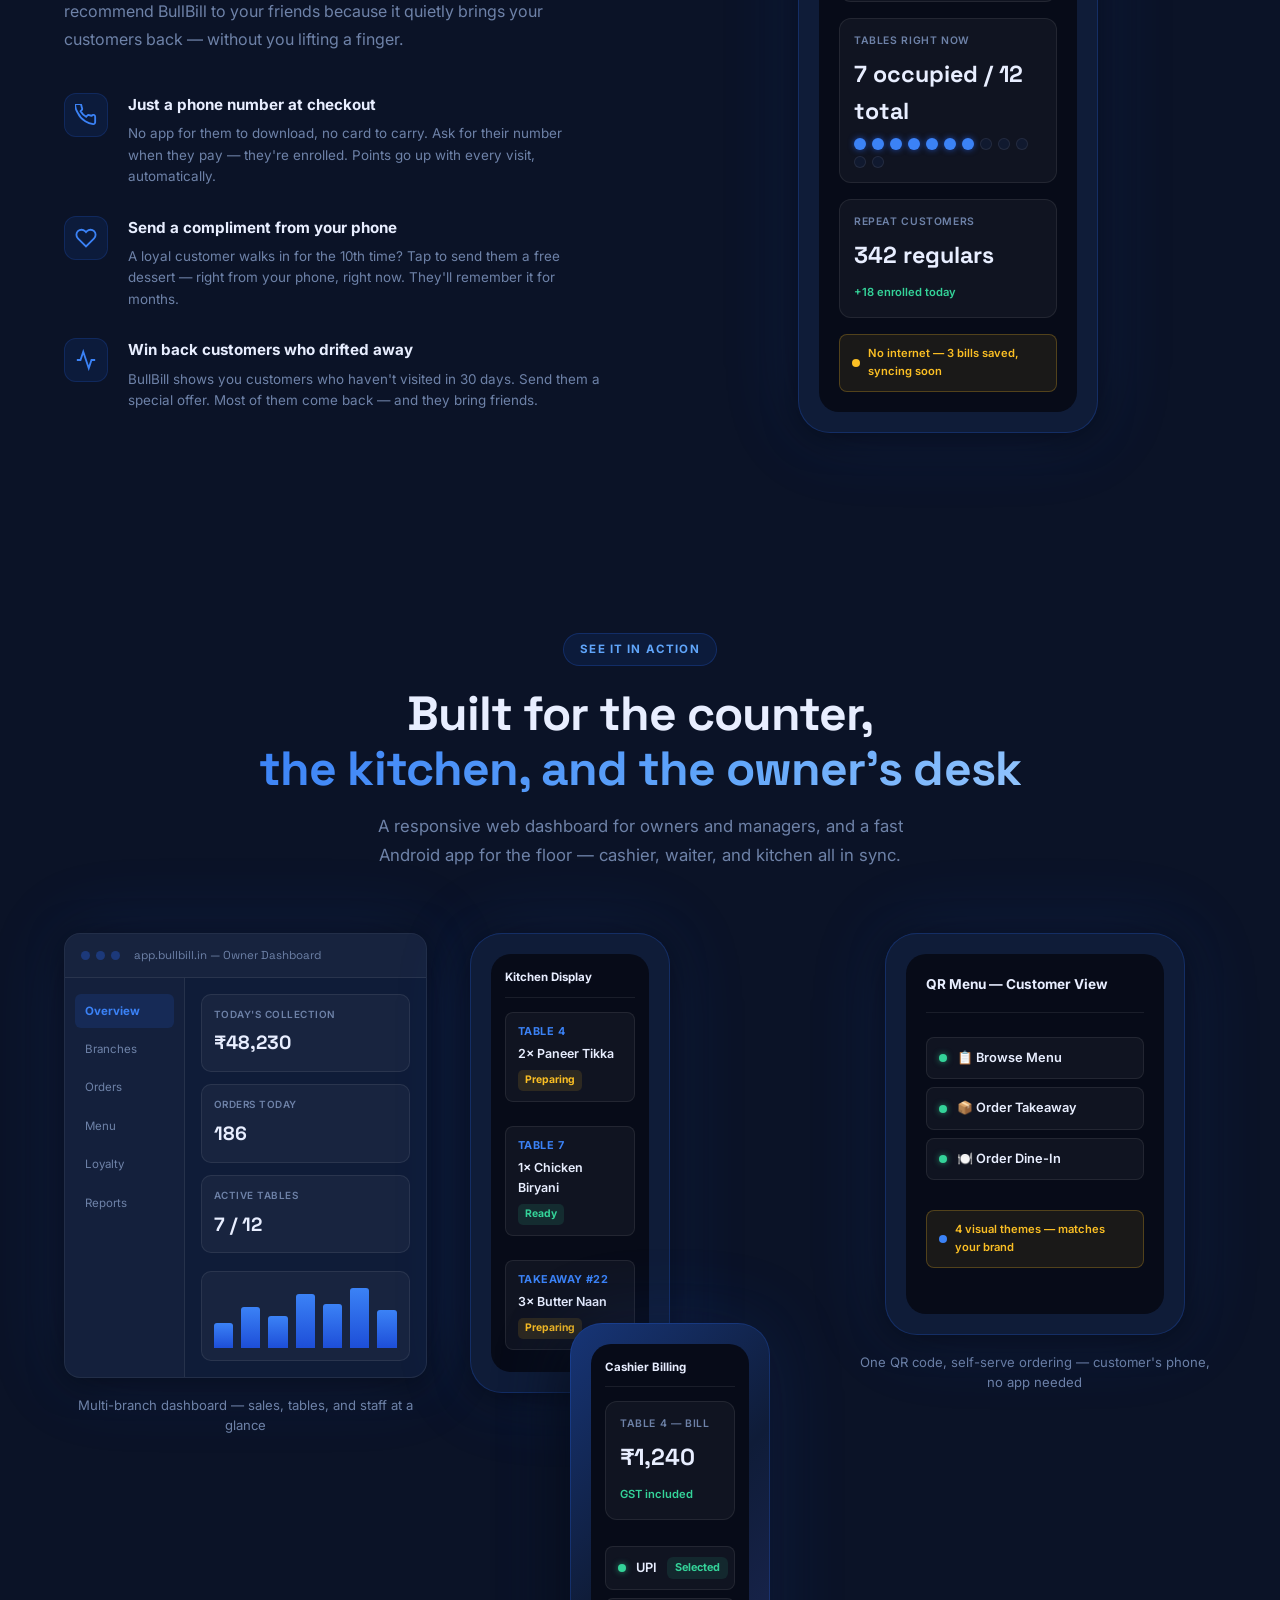
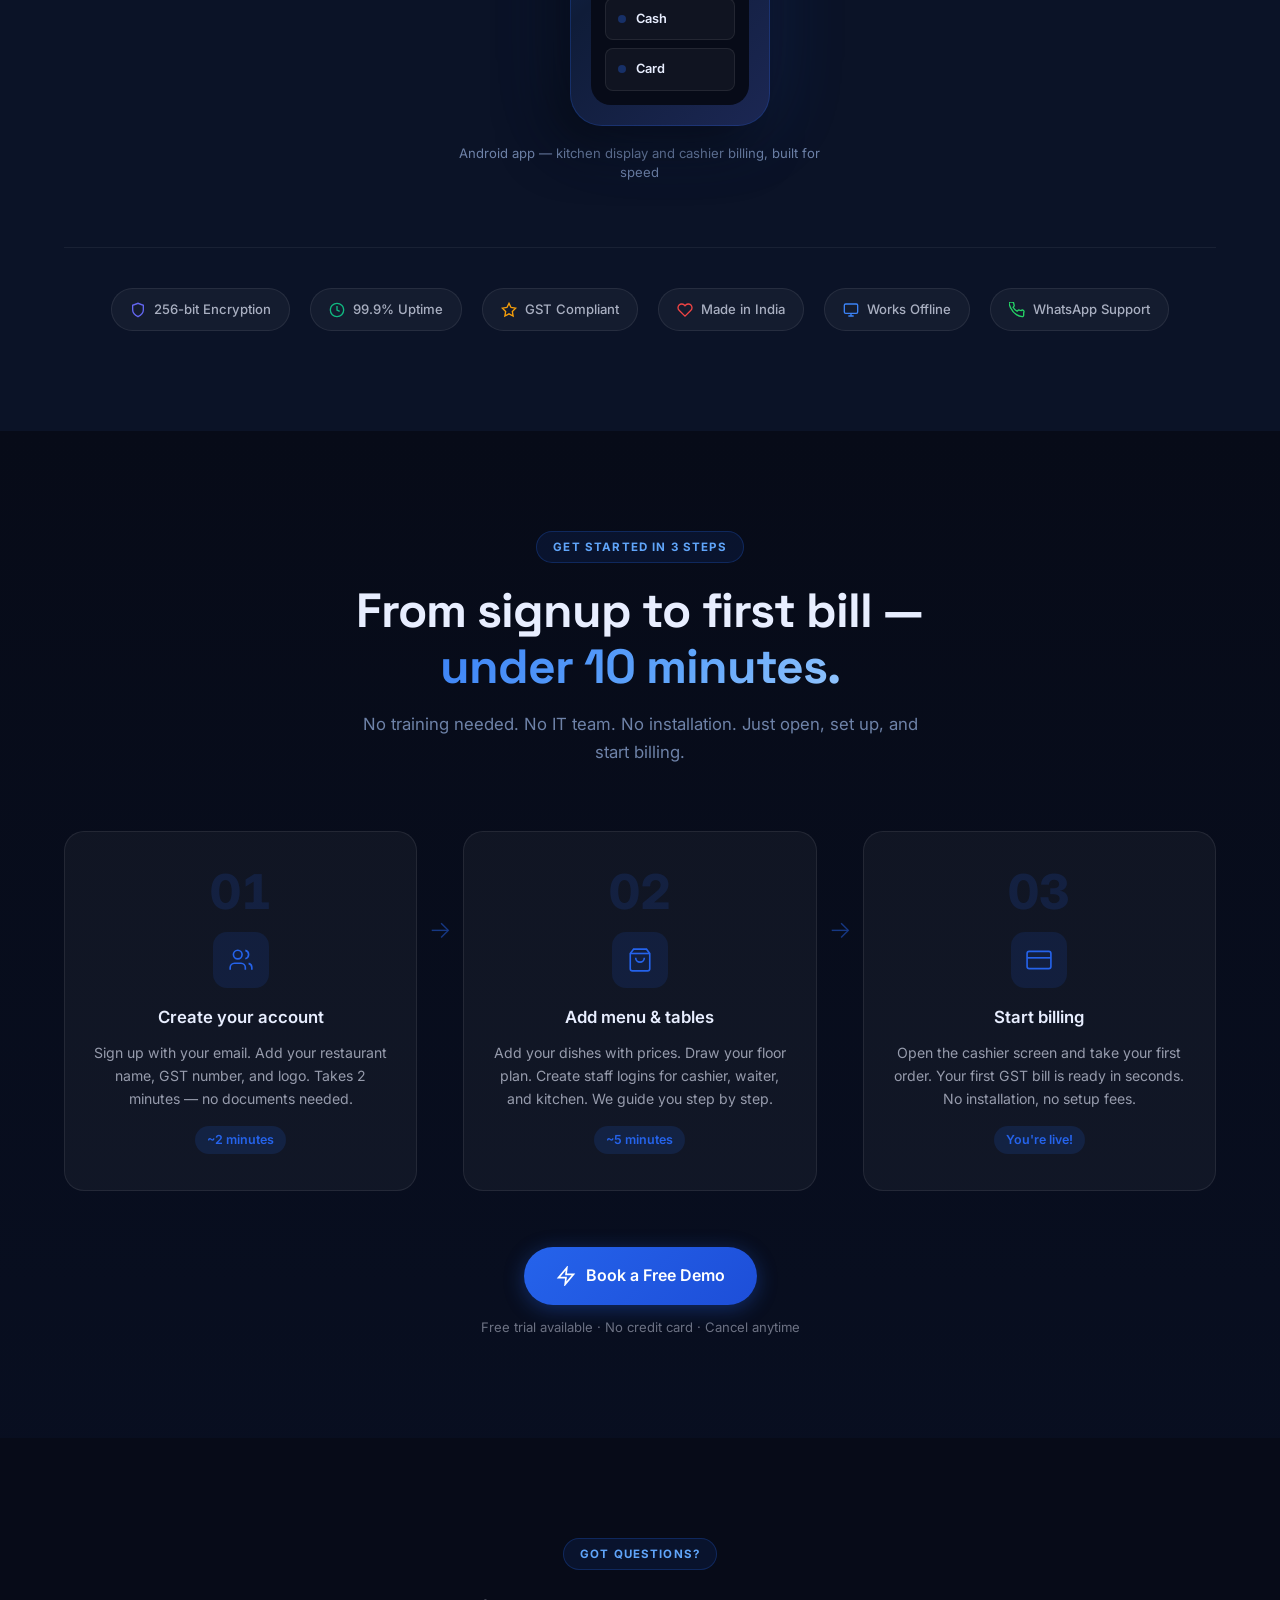
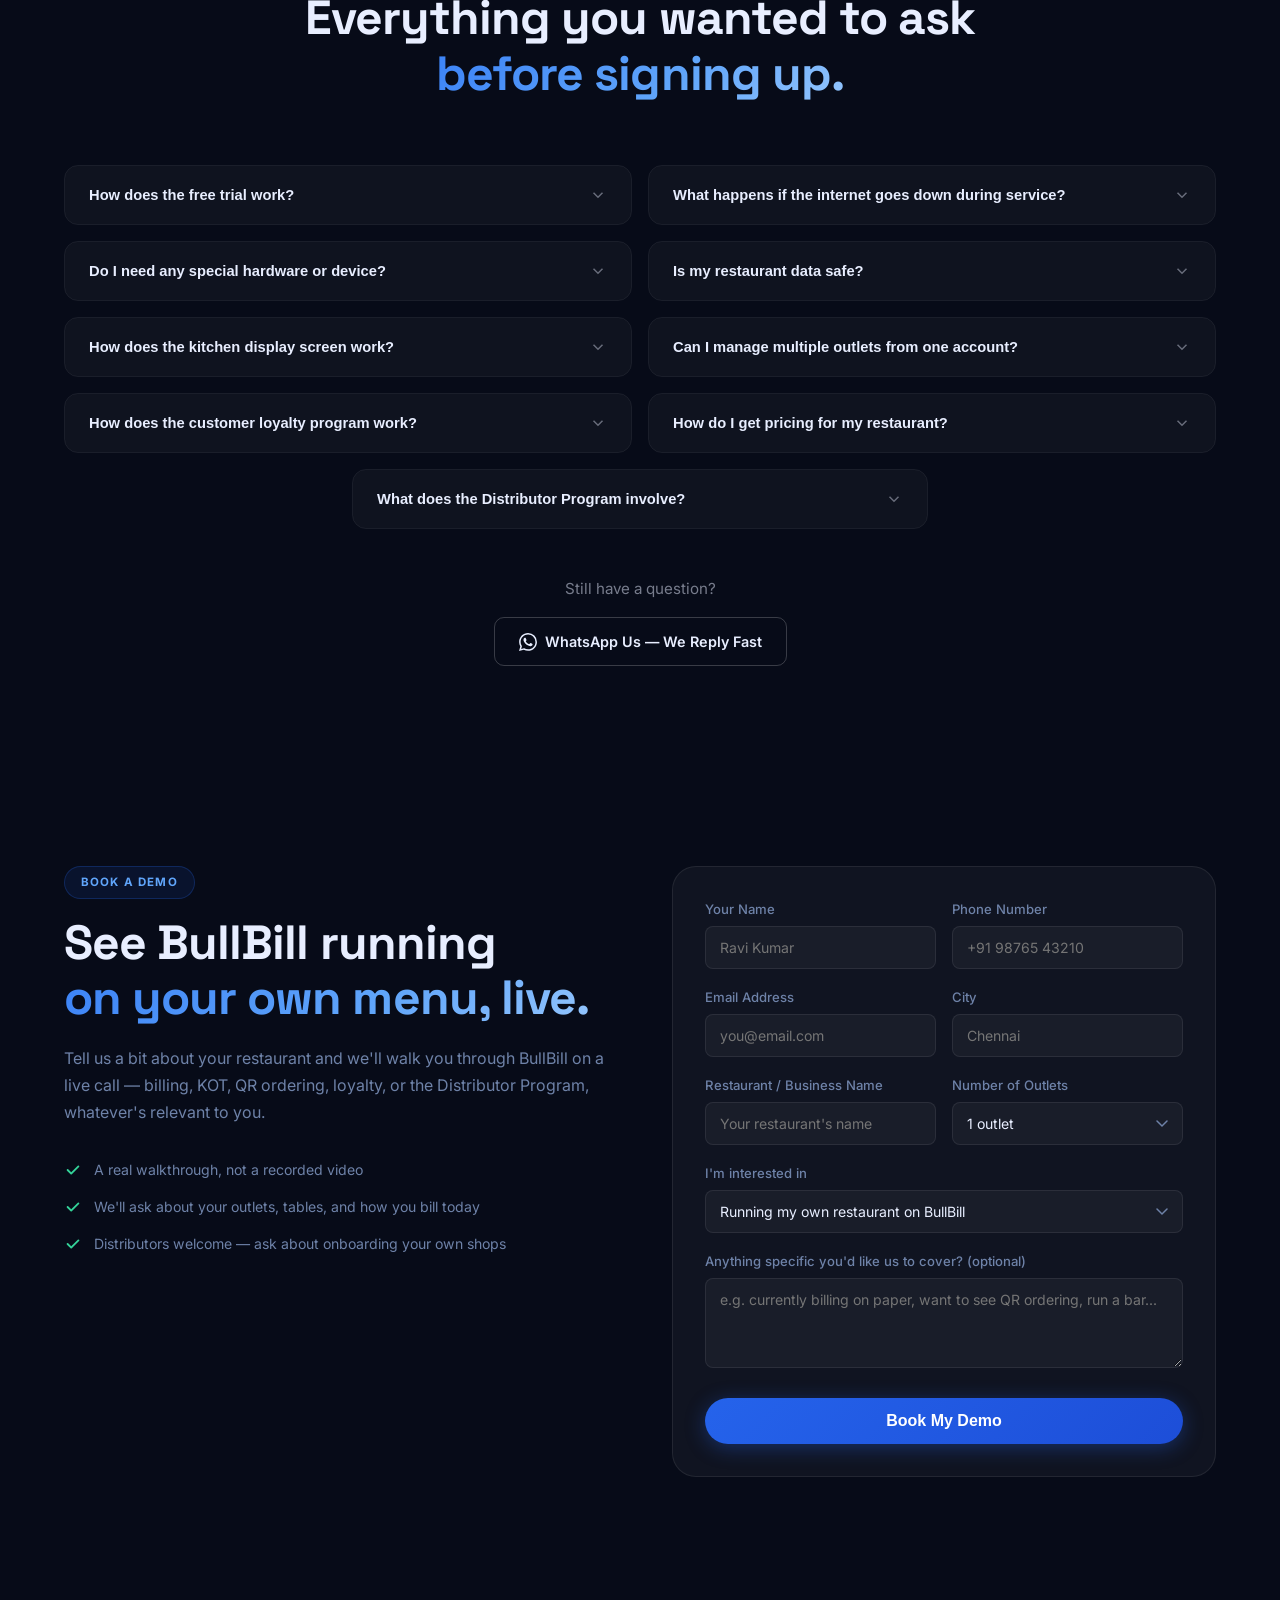
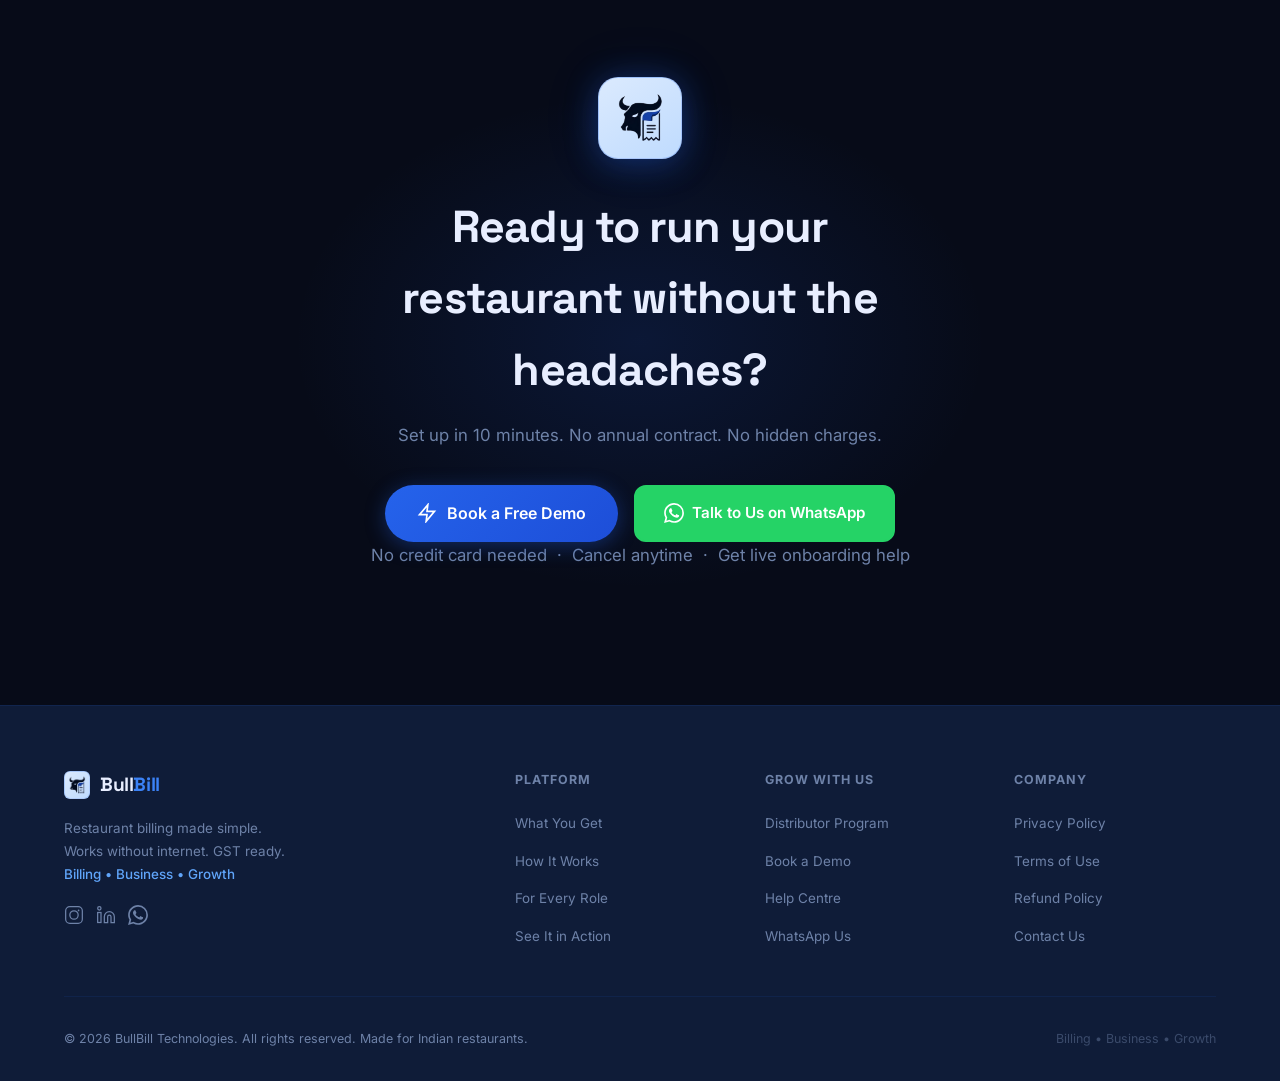
==== commit 4f1e71e1: "feat(analytics): add GA4 tracking and WhatsApp lead-capture improvements - Installs GA4 (G-3GB20F25Y" ====
--- a/index.html
+++ b/index.html
@@ -3,6 +3,15 @@
 <head>
   <meta charset="UTF-8" />
   <meta name="viewport" content="width=device-width, initial-scale=1.0" />
+
+  <!-- Google Analytics (GA4) -->
+  <script async src="https://www.googletagmanager.com/gtag/js?id=G-3GB20F25YZ"></script>
+  <script>
+    window.dataLayer = window.dataLayer || [];
+    function gtag(){dataLayer.push(arguments);}
+    gtag('js', new Date());
+    gtag('config', 'G-3GB20F25YZ');
+  </script>
 
   <!-- Primary SEO Meta Tags -->
   <title>BullBill — All-in-One Restaurant POS, Billing & GST Software</title>
@@ -1042,7 +1051,7 @@
 
       <div class="faq-contact reveal delay-3">
         <p>Still have a question?</p>
-        <a href="https://wa.me/919790589401" target="_blank" rel="noopener" class="btn btn-outline">
+        <a href="https://wa.me/919790589401?text=Hi%2C%20I%27d%20like%20to%20know%20more%20about%20BullBill%20for%20my%20restaurant" target="_blank" rel="noopener" class="btn btn-outline" onclick="if(window.gtag){gtag('event','whatsapp_click',{event_category:'engagement',event_label:'faq_section'});}">
           <svg width="18" height="18" viewBox="0 0 24 24" fill="currentColor"><path d="M17.472 14.382c-.297-.149-1.758-.867-2.03-.967-.273-.099-.471-.148-.67.15-.197.297-.767.966-.94 1.164-.173.199-.347.223-.644.075-.297-.15-1.255-.463-2.39-1.475-.883-.788-1.48-1.761-1.653-2.059-.173-.297-.018-.458.13-.606.134-.133.298-.347.446-.52.149-.174.198-.298.298-.497.099-.198.05-.371-.025-.52-.075-.149-.669-1.612-.916-2.207-.242-.579-.487-.5-.669-.51-.173-.008-.371-.01-.57-.01-.198 0-.52.074-.792.372-.272.297-1.04 1.016-1.04 2.479 0 1.462 1.065 2.875 1.213 3.074.149.198 2.096 3.2 5.077 4.487.709.306 1.262.489 1.694.625.712.227 1.36.195 1.871.118.571-.085 1.758-.719 2.006-1.413.248-.694.248-1.289.173-1.413-.074-.124-.272-.198-.57-.347m-5.421 7.403h-.004a9.87 9.87 0 01-5.031-1.378l-.361-.214-3.741.982.998-3.648-.235-.374a9.86 9.86 0 01-1.51-5.26c.001-5.45 4.436-9.884 9.888-9.884 2.64 0 5.122 1.03 6.988 2.898a9.825 9.825 0 012.893 6.994c-.003 5.45-4.437 9.884-9.885 9.884m8.413-18.297A11.815 11.815 0 0012.05 0C5.495 0 .16 5.335.157 11.892c0 2.096.547 4.142 1.588 5.945L.057 24l6.305-1.654a11.882 11.882 0 005.683 1.448h.005c6.554 0 11.89-5.335 11.893-11.893a11.821 11.821 0 00-3.48-8.413z"/></svg>
           WhatsApp Us — We Reply Fast
         </a>
@@ -1150,7 +1159,7 @@
             <svg width="20" height="20" viewBox="0 0 24 24" fill="none" stroke="currentColor" stroke-width="2"><path d="M13 2L3 14h9l-1 8 10-12h-9l1-8z"/></svg>
             Book a Free Demo
           </a>
-          <a href="https://wa.me/919790589401" target="_blank" rel="noopener" class="btn btn-wa">
+          <a href="https://wa.me/919790589401?text=Hi%2C%20I%27d%20like%20to%20know%20more%20about%20BullBill%20for%20my%20restaurant" target="_blank" rel="noopener" class="btn btn-wa" onclick="if(window.gtag){gtag('event','whatsapp_click',{event_category:'engagement',event_label:'final_cta'});}">
             <svg width="20" height="20" viewBox="0 0 24 24" fill="currentColor"><path d="M17.472 14.382c-.297-.149-1.758-.867-2.03-.967-.273-.099-.471-.148-.67.15-.197.297-.767.966-.94 1.164-.173.199-.347.223-.644.075-.297-.15-1.255-.463-2.39-1.475-.883-.788-1.48-1.761-1.653-2.059-.173-.297-.018-.458.13-.606.134-.133.298-.347.446-.52.149-.174.198-.298.298-.497.099-.198.05-.371-.025-.52-.075-.149-.669-1.612-.916-2.207-.242-.579-.487-.5-.669-.51-.173-.008-.371-.01-.57-.01-.198 0-.52.074-.792.372-.272.297-1.04 1.016-1.04 2.479 0 1.462 1.065 2.875 1.213 3.074.149.198 2.096 3.2 5.077 4.487.709.306 1.262.489 1.694.625.712.227 1.36.195 1.871.118.571-.085 1.758-.719 2.006-1.413.248-.694.248-1.289.173-1.413-.074-.124-.272-.198-.57-.347m-5.421 7.403h-.004a9.87 9.87 0 01-5.031-1.378l-.361-.214-3.741.982.998-3.648-.235-.374a9.86 9.86 0 01-1.51-5.26c.001-5.45 4.436-9.884 9.888-9.884 2.64 0 5.122 1.03 6.988 2.898a9.825 9.825 0 012.893 6.994c-.003 5.45-4.437 9.884-9.885 9.884m8.413-18.297A11.815 11.815 0 0012.05 0C5.495 0 .16 5.335.157 11.892c0 2.096.547 4.142 1.588 5.945L.057 24l6.305-1.654a11.882 11.882 0 005.683 1.448h.005c6.554 0 11.89-5.335 11.893-11.893a11.821 11.821 0 00-3.48-8.413z"/></svg>
             Talk to Us on WhatsApp
           </a>
@@ -1180,7 +1189,7 @@
                style="color:var(--text-muted); transition:color 0.2s;" onmouseover="this.style.color='#0a66c2'" onmouseout="this.style.color='var(--text-muted)'">
               <svg width="20" height="20" viewBox="0 0 24 24" fill="none" stroke="currentColor" stroke-width="1.5"><path d="M16 8a6 6 0 016 6v7h-4v-7a2 2 0 00-2-2 2 2 0 00-2 2v7h-4v-7a6 6 0 016-6z"/><rect x="2" y="9" width="4" height="12"/><circle cx="4" cy="4" r="2"/></svg>
             </a>
-            <a href="https://wa.me/919790589401" target="_blank" rel="noopener" aria-label="WhatsApp"
+            <a href="https://wa.me/919790589401?text=Hi%2C%20I%27d%20like%20to%20know%20more%20about%20BullBill%20for%20my%20restaurant" target="_blank" rel="noopener" aria-label="WhatsApp" onclick="if(window.gtag){gtag('event','whatsapp_click',{event_category:'engagement',event_label:'footer_social_icons'});}"
                style="color:var(--text-muted); transition:color 0.2s;" onmouseover="this.style.color='#25d366'" onmouseout="this.style.color='var(--text-muted)'">
               <svg width="20" height="20" viewBox="0 0 24 24" fill="currentColor"><path d="M17.472 14.382c-.297-.149-1.758-.867-2.03-.967-.273-.099-.471-.148-.67.15-.197.297-.767.966-.94 1.164-.173.199-.347.223-.644.075-.297-.15-1.255-.463-2.39-1.475-.883-.788-1.48-1.761-1.653-2.059-.173-.297-.018-.458.13-.606.134-.133.298-.347.446-.52.149-.174.198-.298.298-.497.099-.198.05-.371-.025-.52-.075-.149-.669-1.612-.916-2.207-.242-.579-.487-.5-.669-.51-.173-.008-.371-.01-.57-.01-.198 0-.52.074-.792.372-.272.297-1.04 1.016-1.04 2.479 0 1.462 1.065 2.875 1.213 3.074.149.198 2.096 3.2 5.077 4.487.709.306 1.262.489 1.694.625.712.227 1.36.195 1.871.118.571-.085 1.758-.719 2.006-1.413.248-.694.248-1.289.173-1.413-.074-.124-.272-.198-.57-.347m-5.421 7.403h-.004a9.87 9.87 0 01-5.031-1.378l-.361-.214-3.741.982.998-3.648-.235-.374a9.86 9.86 0 01-1.51-5.26c.001-5.45 4.436-9.884 9.888-9.884 2.64 0 5.122 1.03 6.988 2.898a9.825 9.825 0 012.893 6.994c-.003 5.45-4.437 9.884-9.885 9.884m8.413-18.297A11.815 11.815 0 0012.05 0C5.495 0 .16 5.335.157 11.892c0 2.096.547 4.142 1.588 5.945L.057 24l6.305-1.654a11.882 11.882 0 005.683 1.448h.005c6.554 0 11.89-5.335 11.893-11.893a11.821 11.821 0 00-3.48-8.413z"/></svg>
             </a>
@@ -1201,7 +1210,7 @@
             <li><a href="#distributor">Distributor Program</a></li>
             <li><a href="#demo">Book a Demo</a></li>
             <li><a href="contact.html">Help Centre</a></li>
-            <li><a href="https://wa.me/919790589401" target="_blank" rel="noopener">WhatsApp Us</a></li>
+            <li><a href="https://wa.me/919790589401?text=Hi%2C%20I%27d%20like%20to%20know%20more%20about%20BullBill%20for%20my%20restaurant" target="_blank" rel="noopener" onclick="if(window.gtag){gtag('event','whatsapp_click',{event_category:'engagement',event_label:'footer_links'});}">WhatsApp Us</a></li>
           </ul>
         </div>
         <div class="footer-links">
@@ -1222,7 +1231,7 @@
   </footer>
 
   <!-- WhatsApp floating button -->
-  <a href="https://wa.me/919790589401" class="whatsapp-float" target="_blank" rel="noopener" aria-label="Chat with us on WhatsApp">
+  <a href="https://wa.me/919790589401?text=Hi%2C%20I%27d%20like%20to%20know%20more%20about%20BullBill%20for%20my%20restaurant" class="whatsapp-float" target="_blank" rel="noopener" aria-label="Chat with us on WhatsApp" onclick="if(window.gtag){gtag('event','whatsapp_click',{event_category:'engagement',event_label:'floating_button'});}">
     <svg width="28" height="28" viewBox="0 0 24 24" fill="currentColor"><path d="M17.472 14.382c-.297-.149-1.758-.867-2.03-.967-.273-.099-.471-.148-.67.15-.197.297-.767.966-.94 1.164-.173.199-.347.223-.644.075-.297-.15-1.255-.463-2.39-1.475-.883-.788-1.48-1.761-1.653-2.059-.173-.297-.018-.458.13-.606.134-.133.298-.347.446-.52.149-.174.198-.298.298-.497.099-.198.05-.371-.025-.52-.075-.149-.669-1.612-.916-2.207-.242-.579-.487-.5-.669-.51-.173-.008-.371-.01-.57-.01-.198 0-.52.074-.792.372-.272.297-1.04 1.016-1.04 2.479 0 1.462 1.065 2.875 1.213 3.074.149.198 2.096 3.2 5.077 4.487.709.306 1.262.489 1.694.625.712.227 1.36.195 1.871.118.571-.085 1.758-.719 2.006-1.413.248-.694.248-1.289.173-1.413-.074-.124-.272-.198-.57-.347m-5.421 7.403h-.004a9.87 9.87 0 01-5.031-1.378l-.361-.214-3.741.982.998-3.648-.235-.374a9.86 9.86 0 01-1.51-5.26c.001-5.45 4.436-9.884 9.888-9.884 2.64 0 5.122 1.03 6.988 2.898a9.825 9.825 0 012.893 6.994c-.003 5.45-4.437 9.884-9.885 9.884m8.413-18.297A11.815 11.815 0 0012.05 0C5.495 0 .16 5.335.157 11.892c0 2.096.547 4.142 1.588 5.945L.057 24l6.305-1.654a11.882 11.882 0 005.683 1.448h.005c6.554 0 11.89-5.335 11.893-11.893a11.821 11.821 0 00-3.48-8.413z"/></svg>
     <span class="whatsapp-float-label">Need help?</span>
   </a>
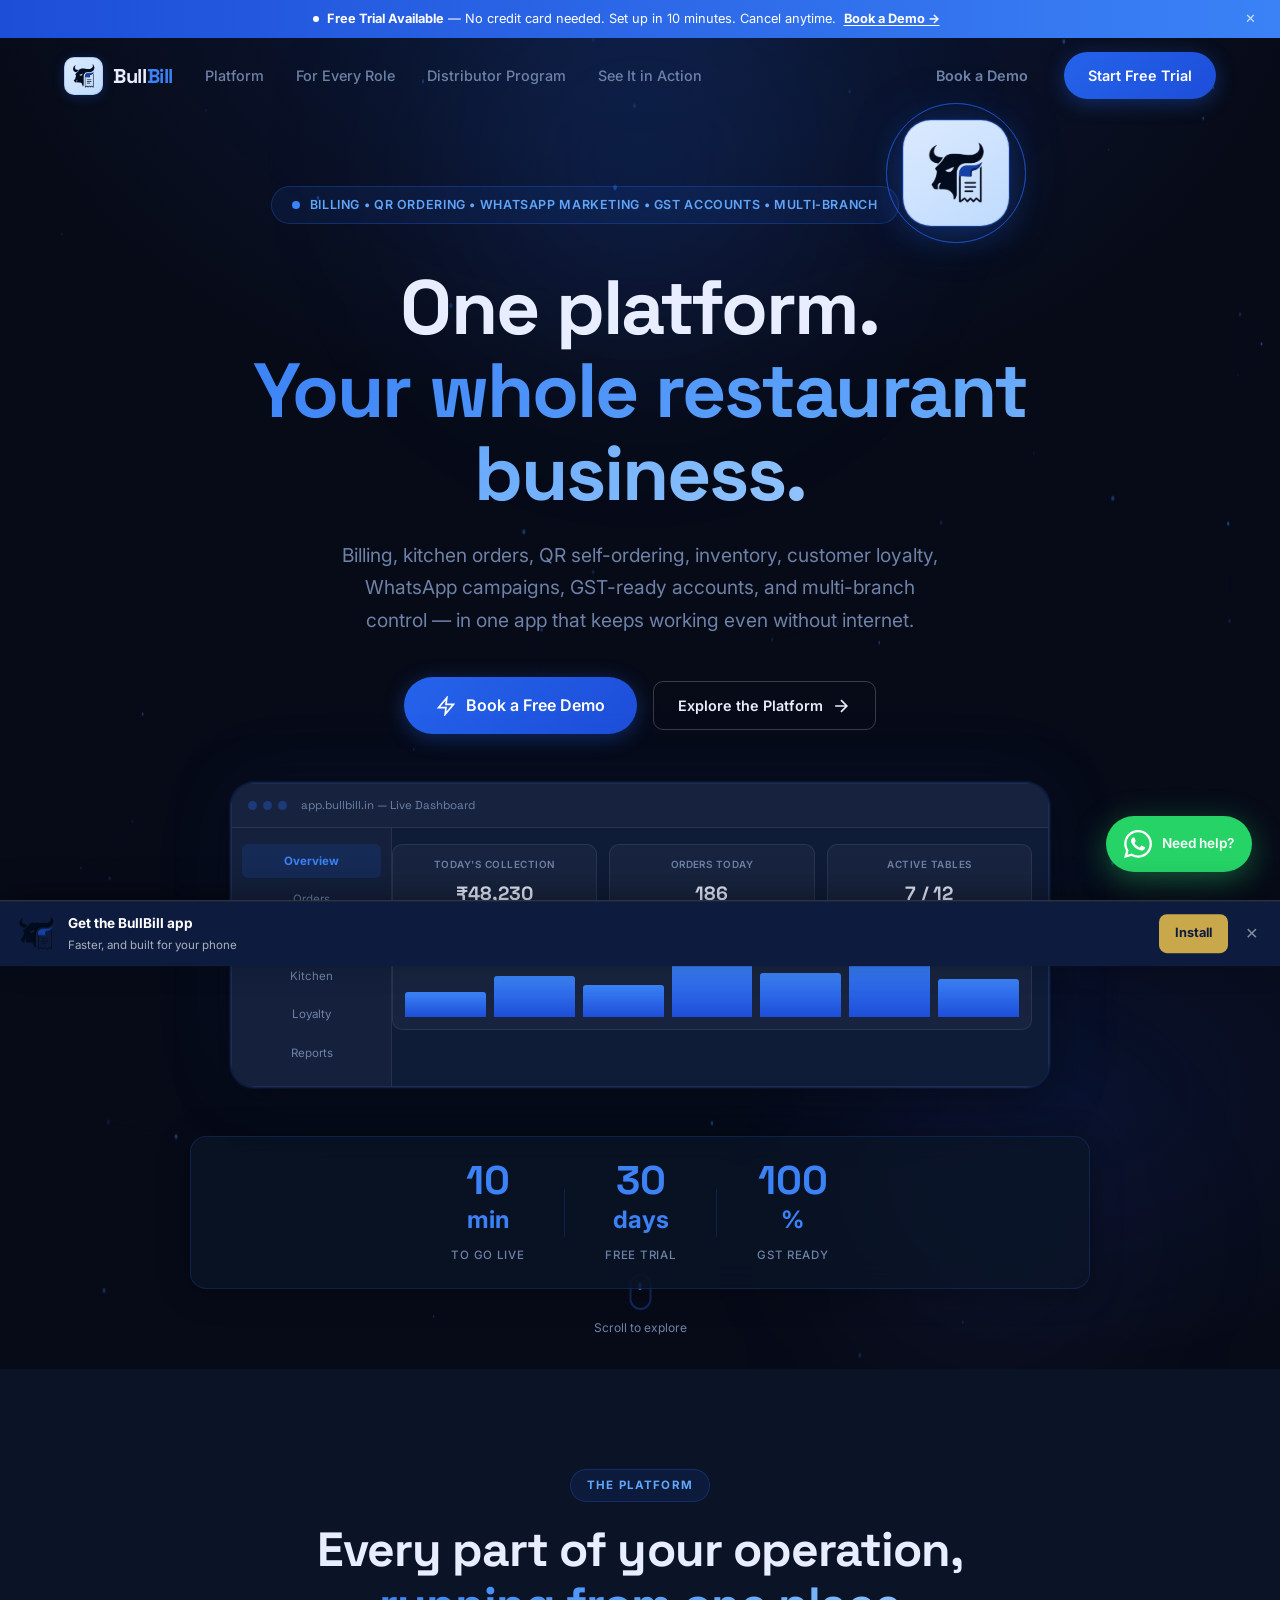
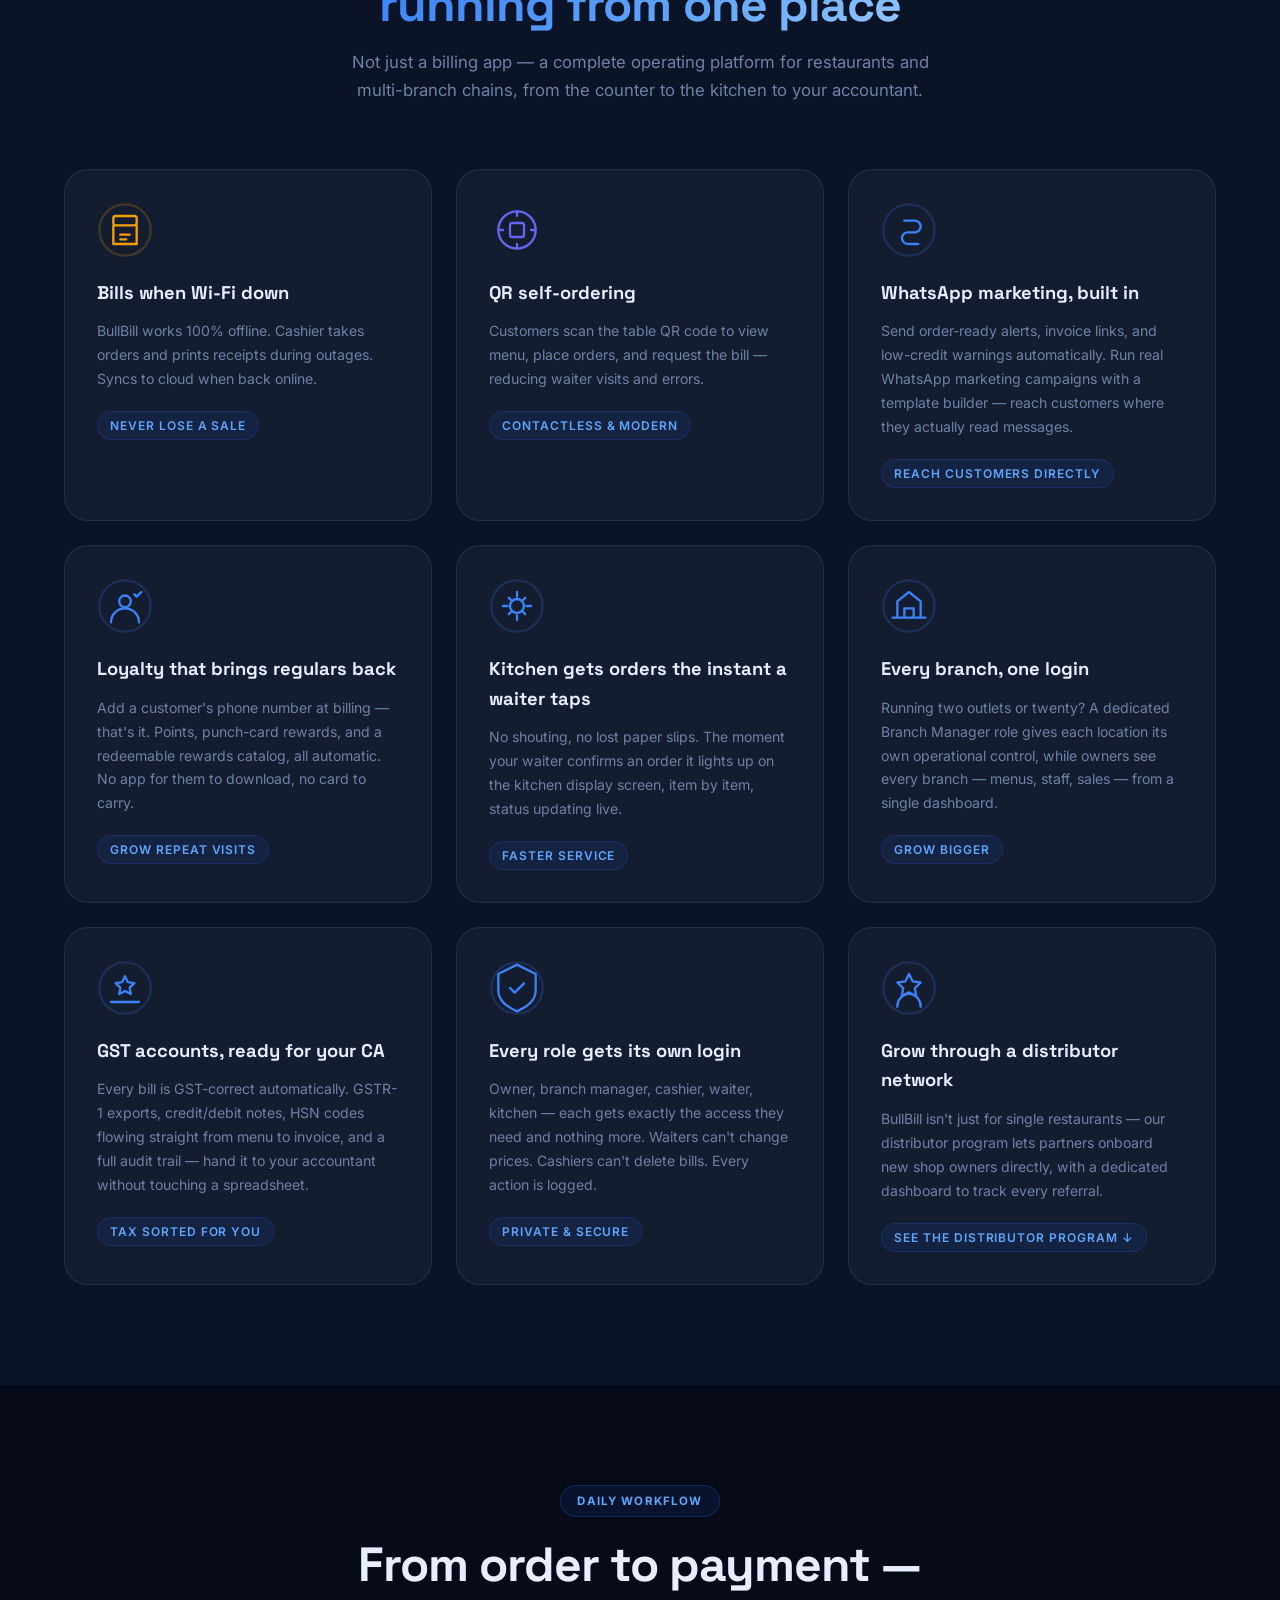
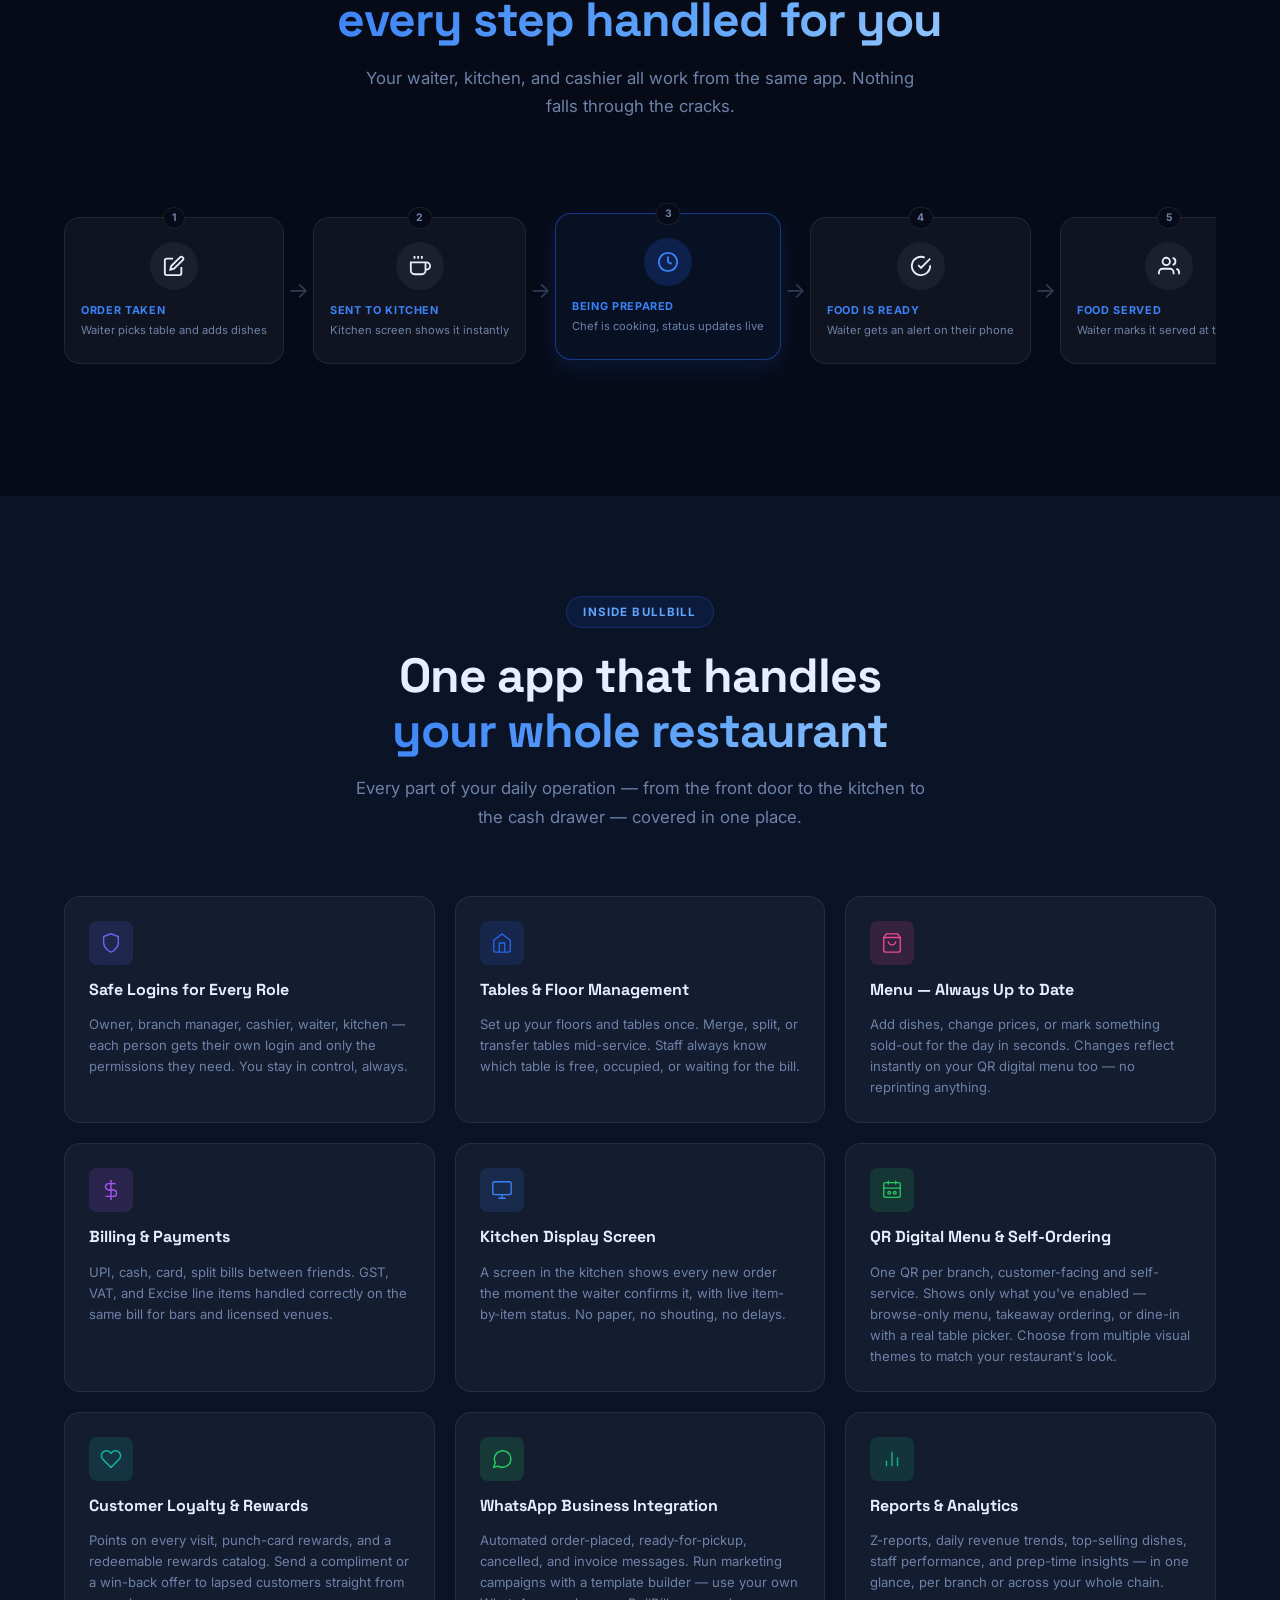
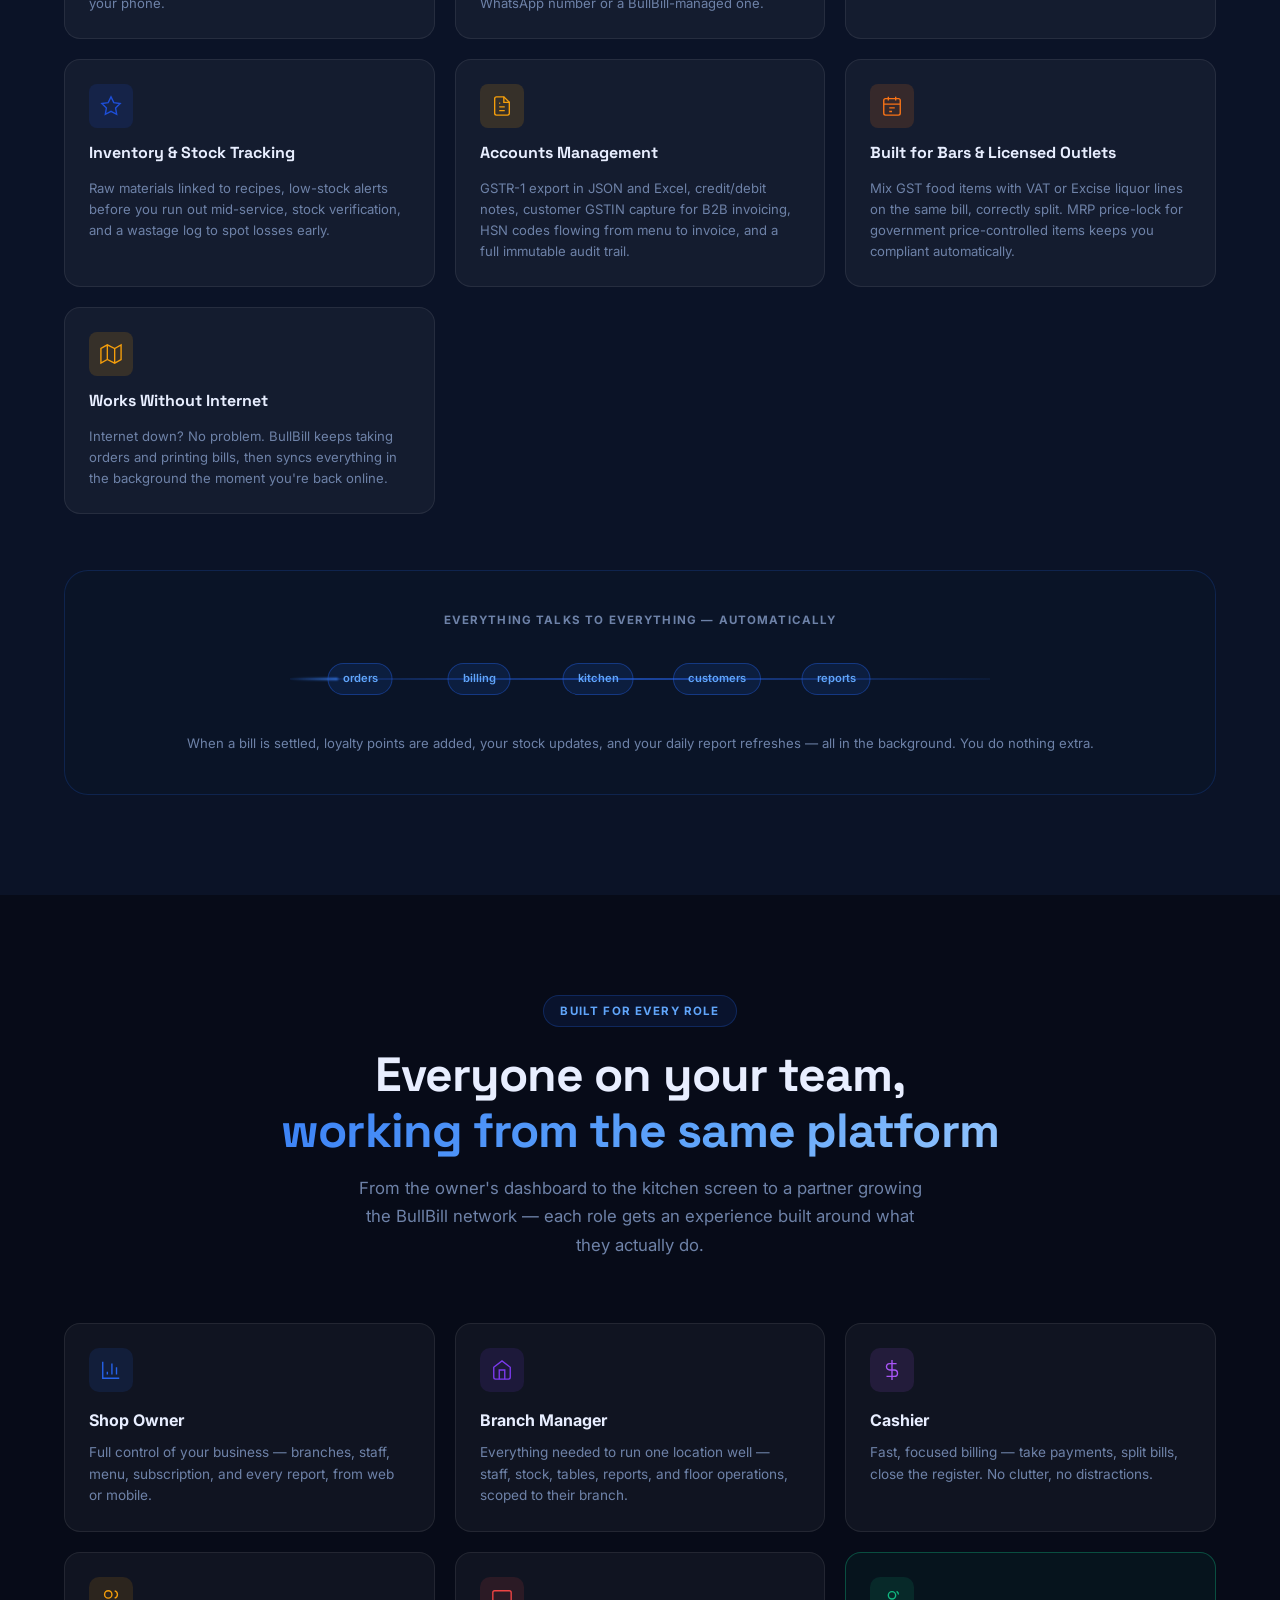
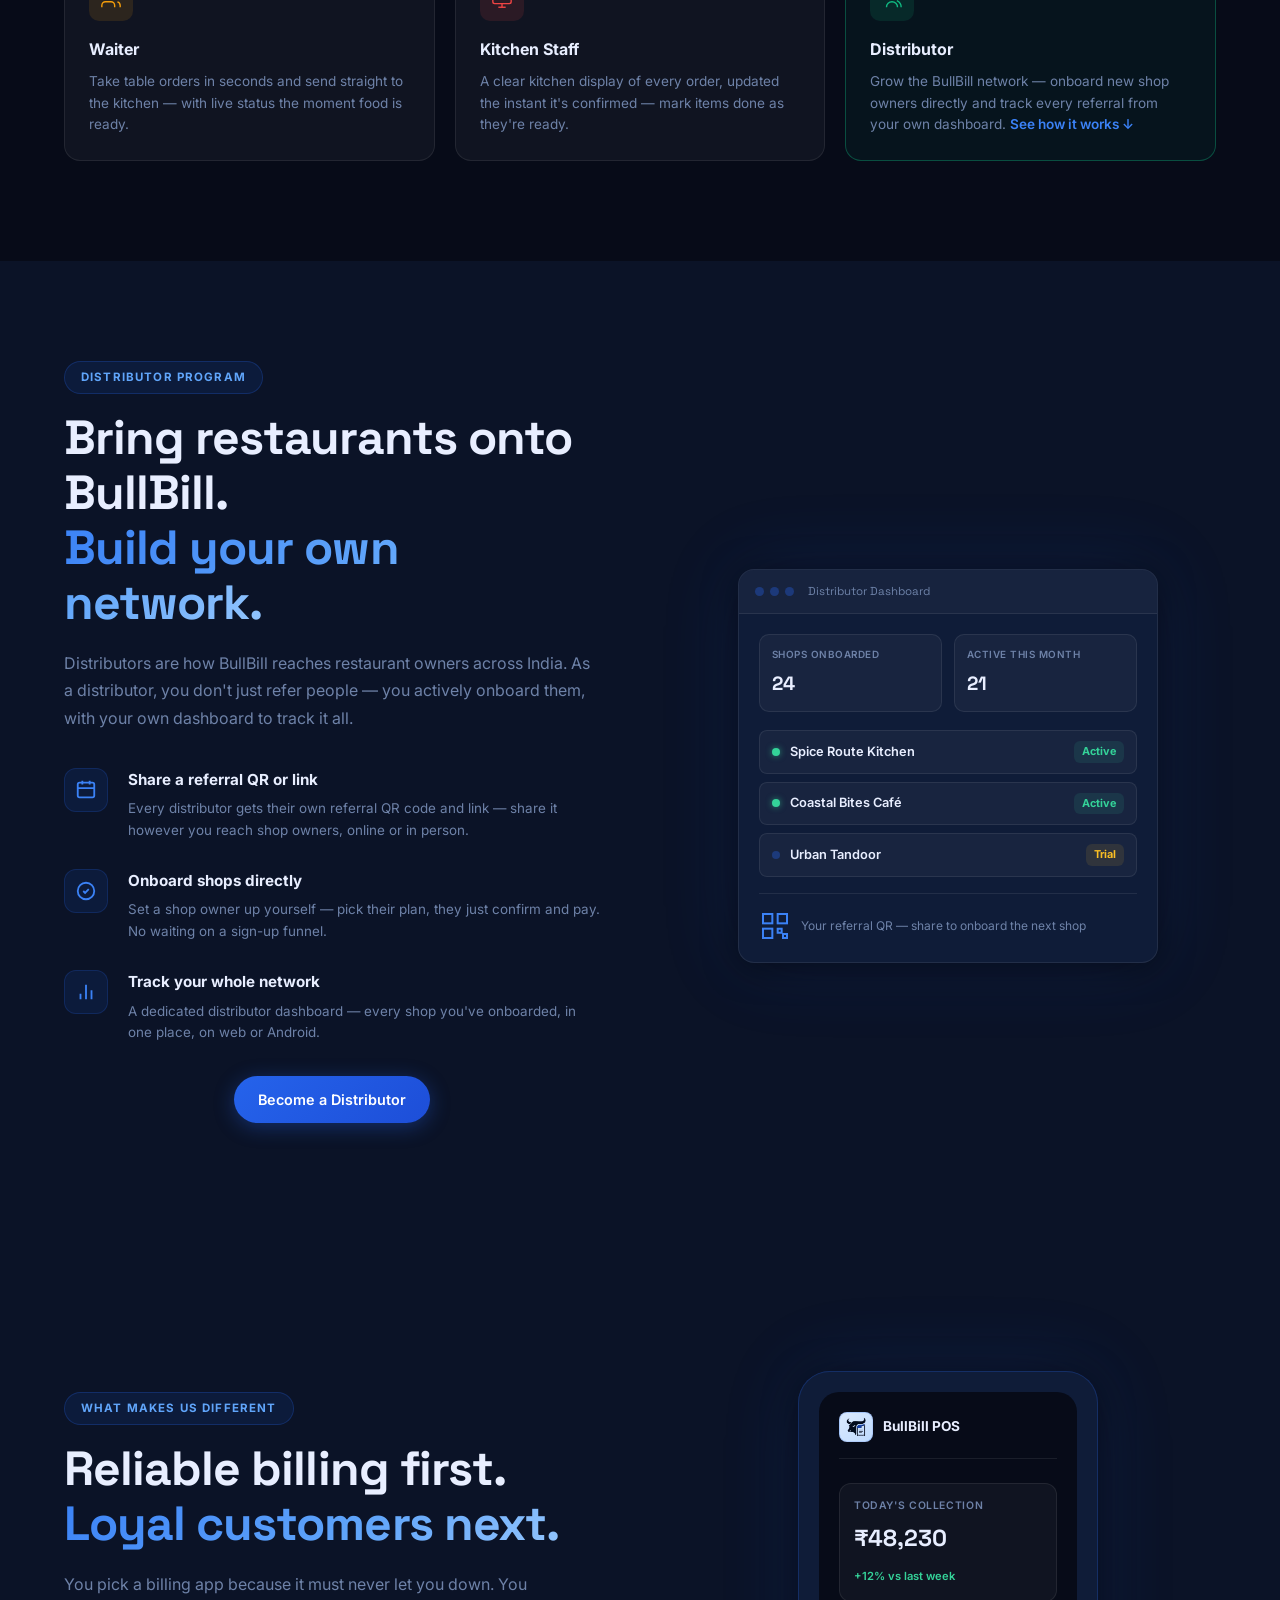
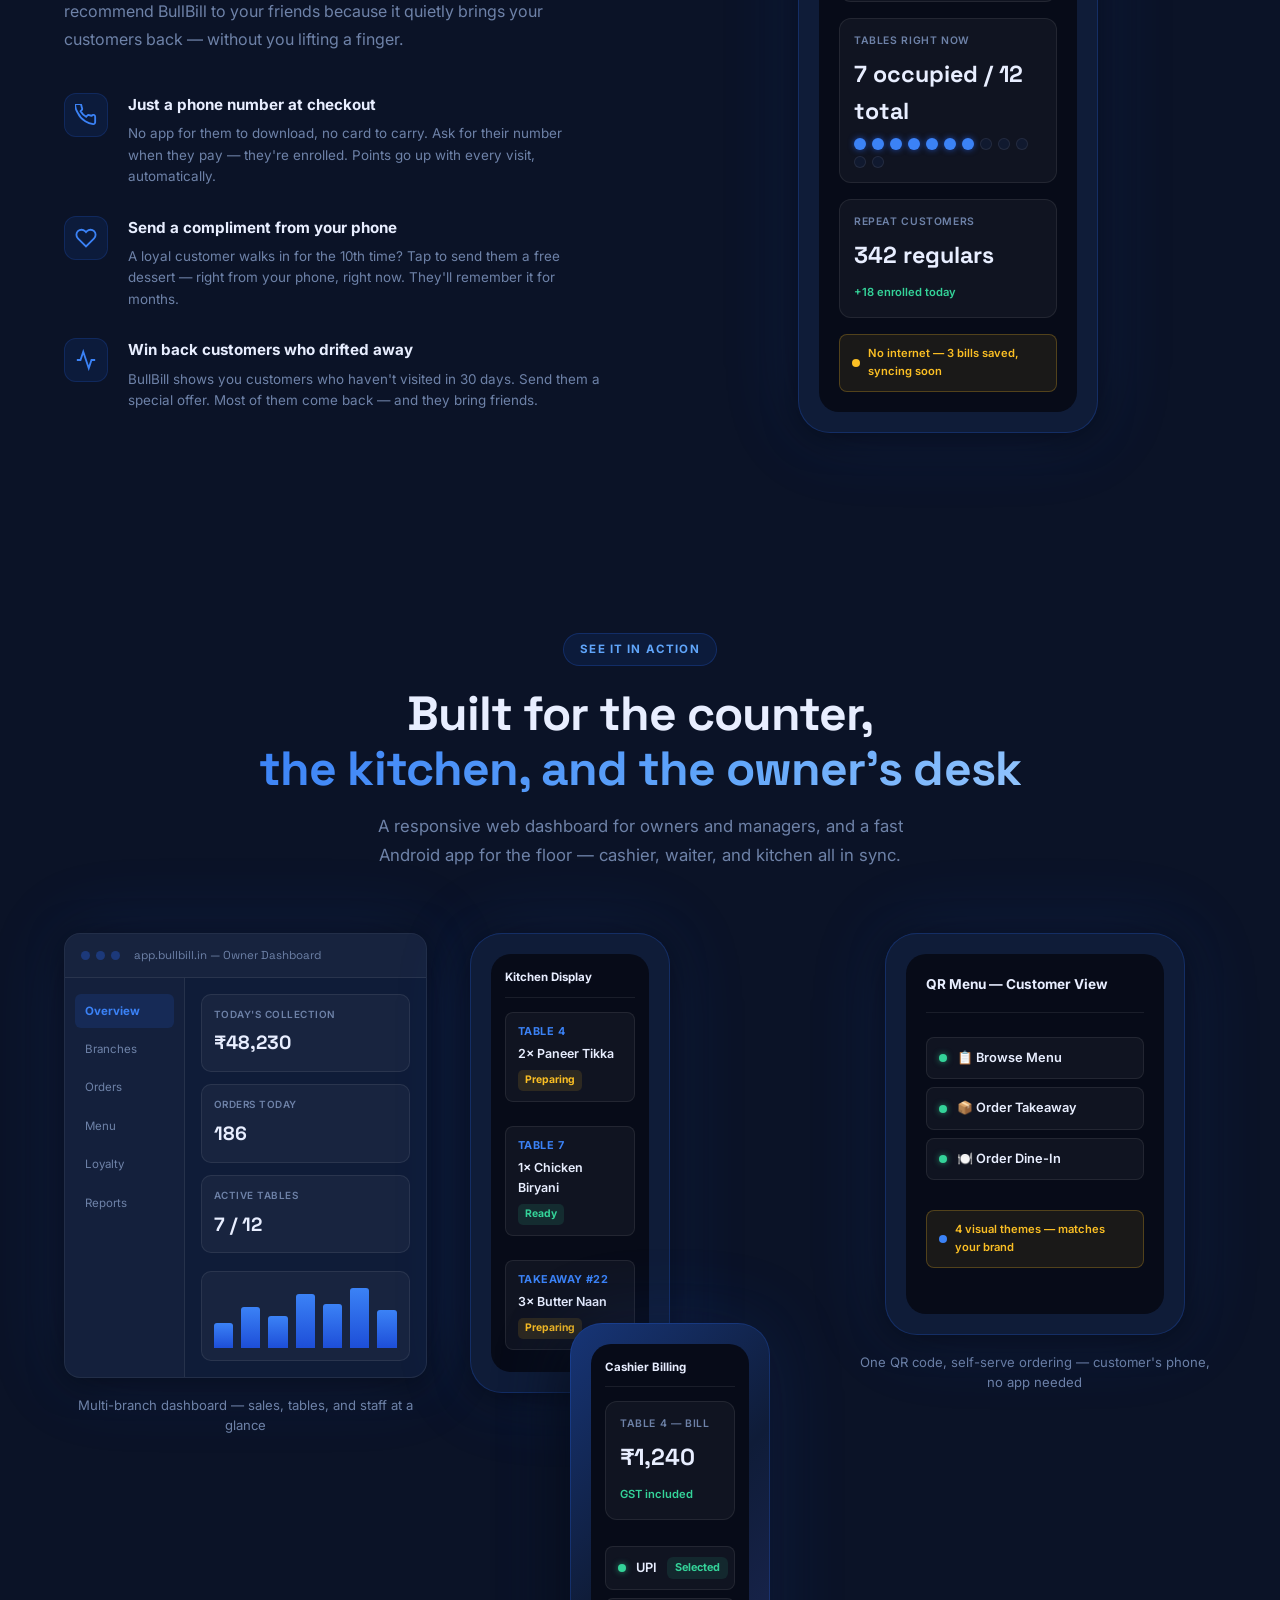
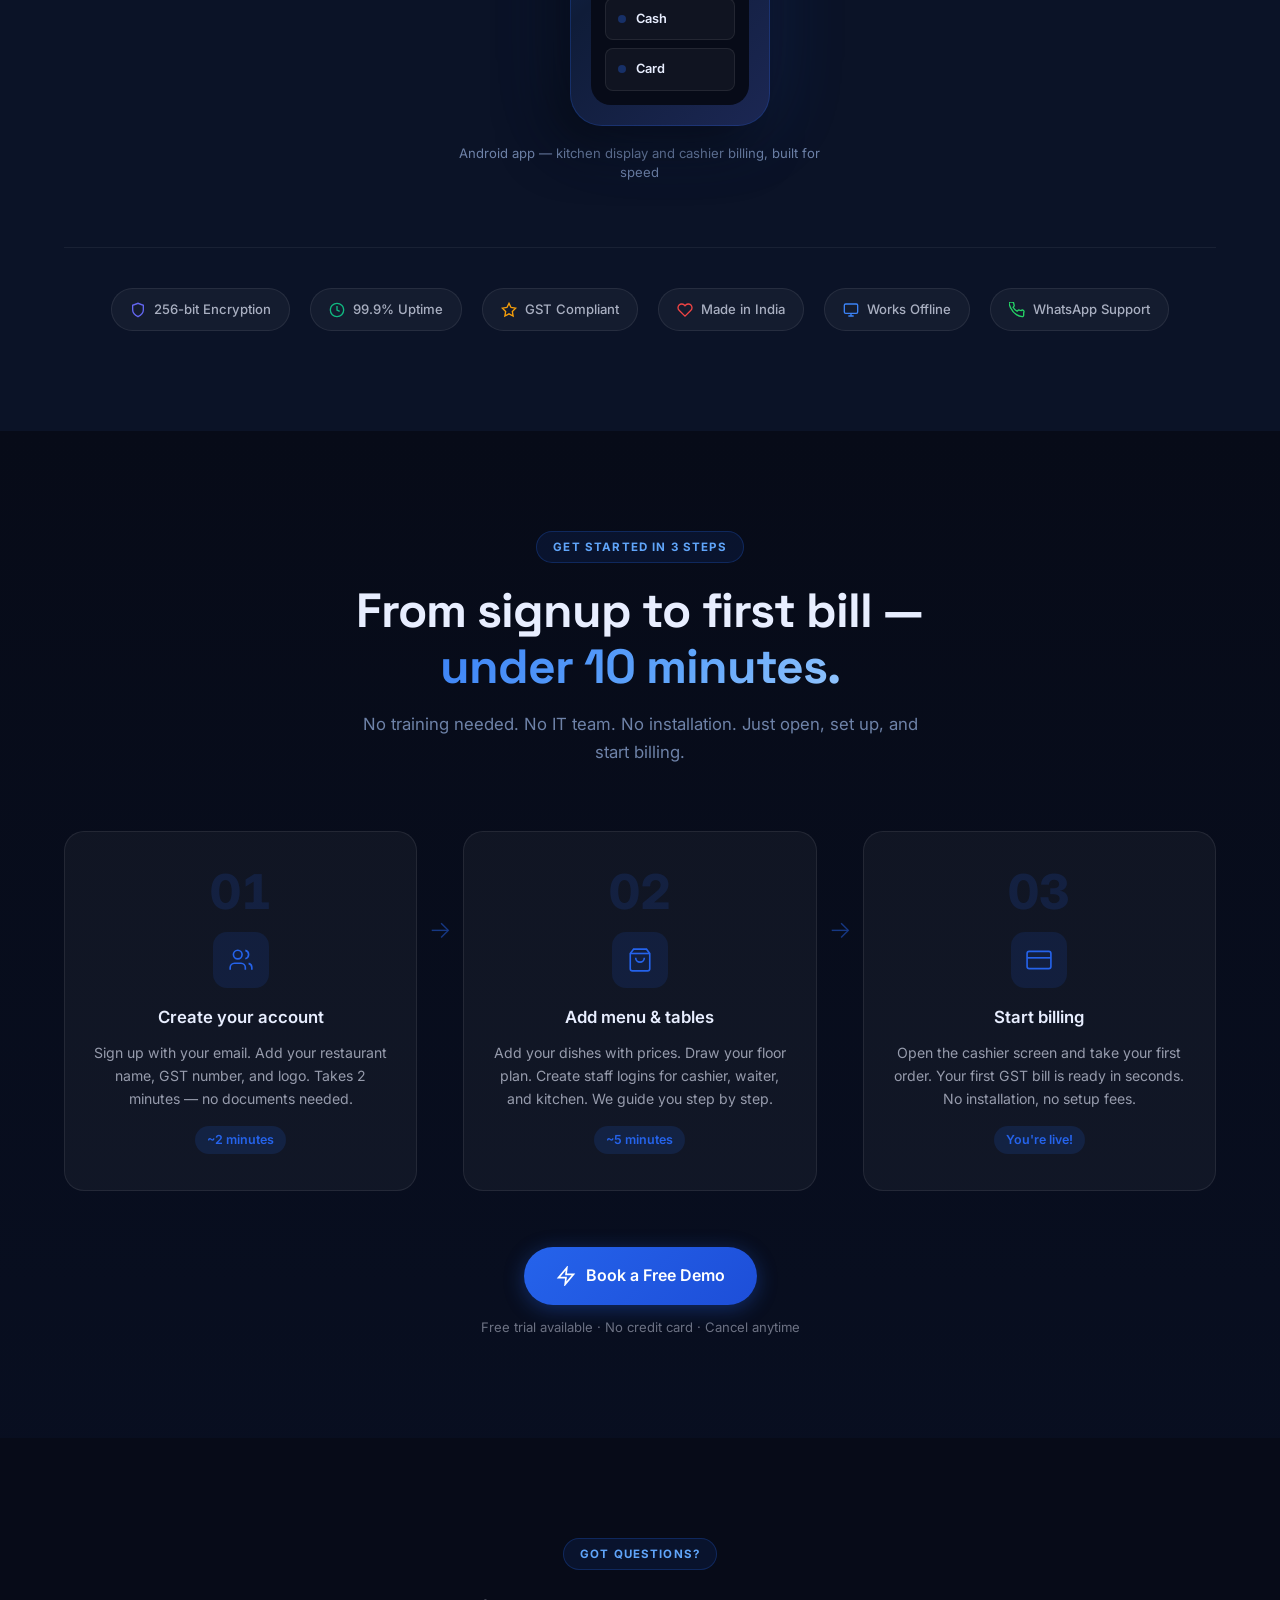
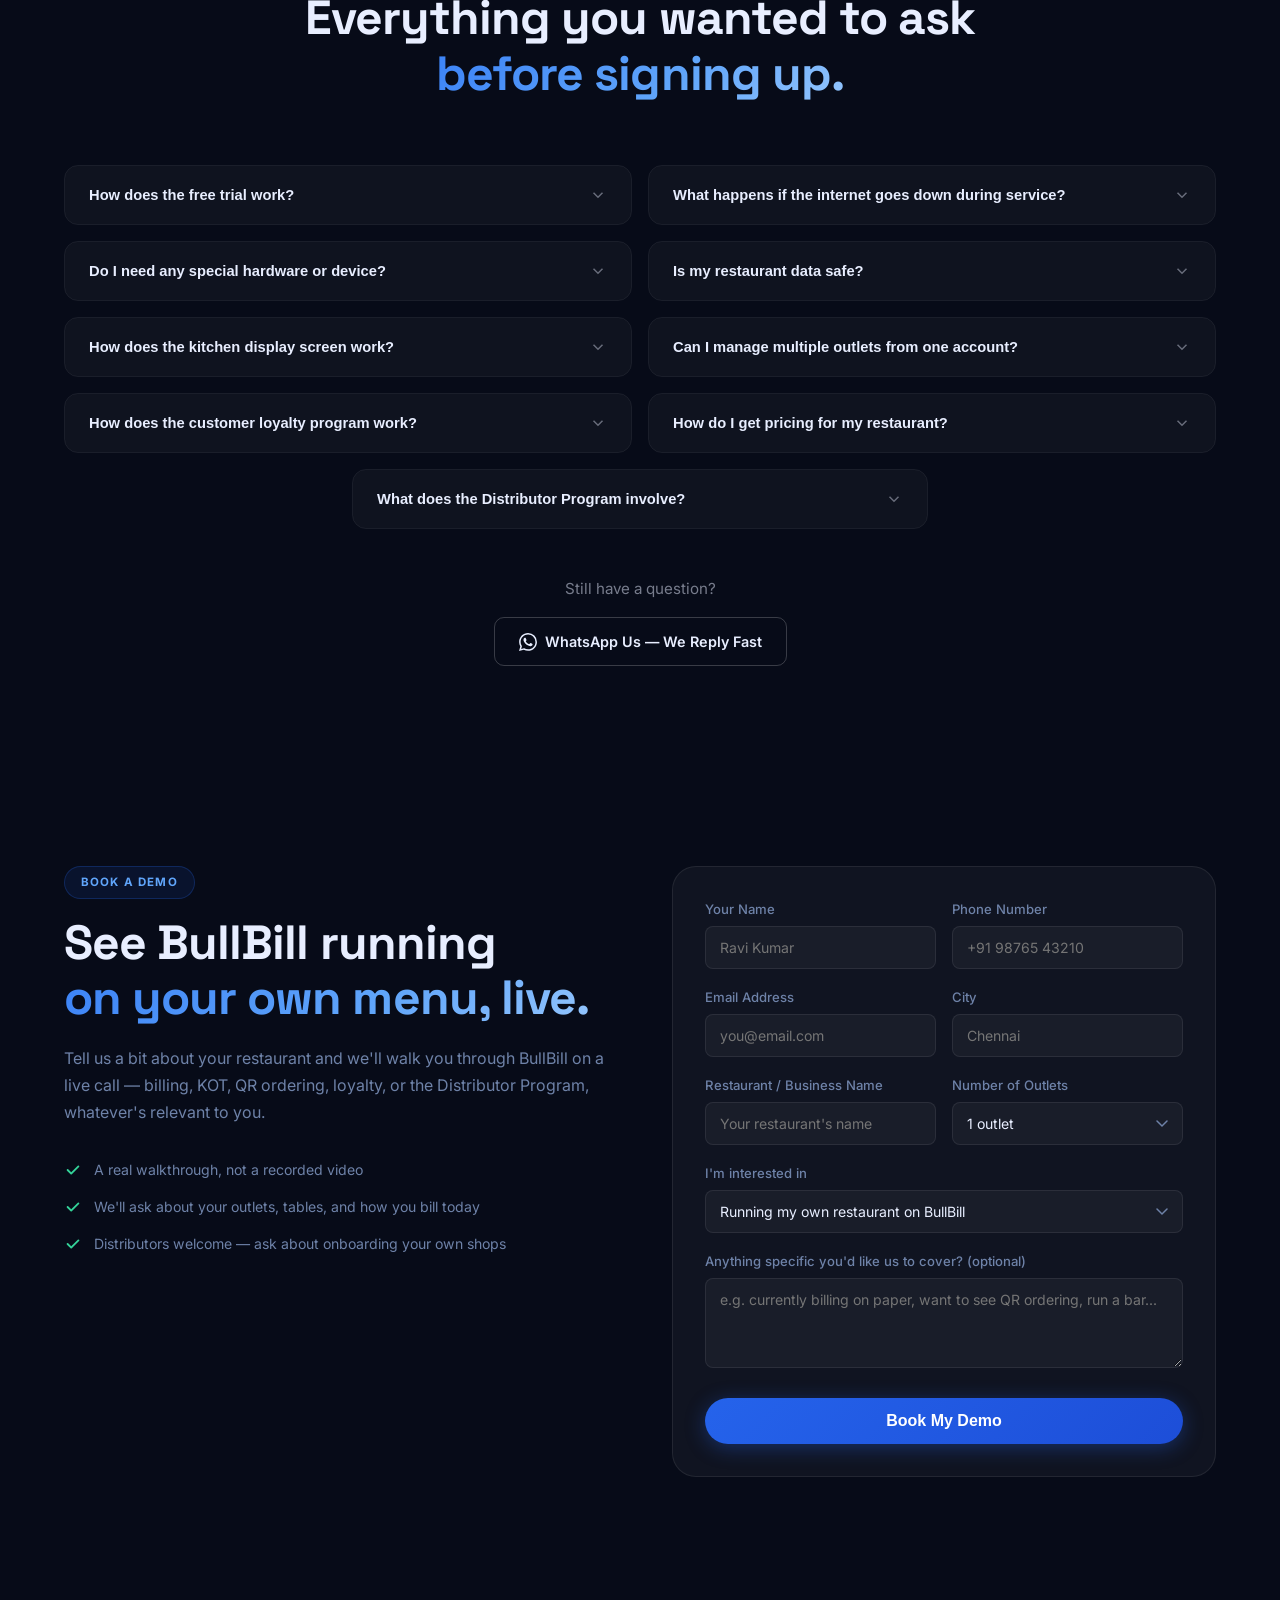
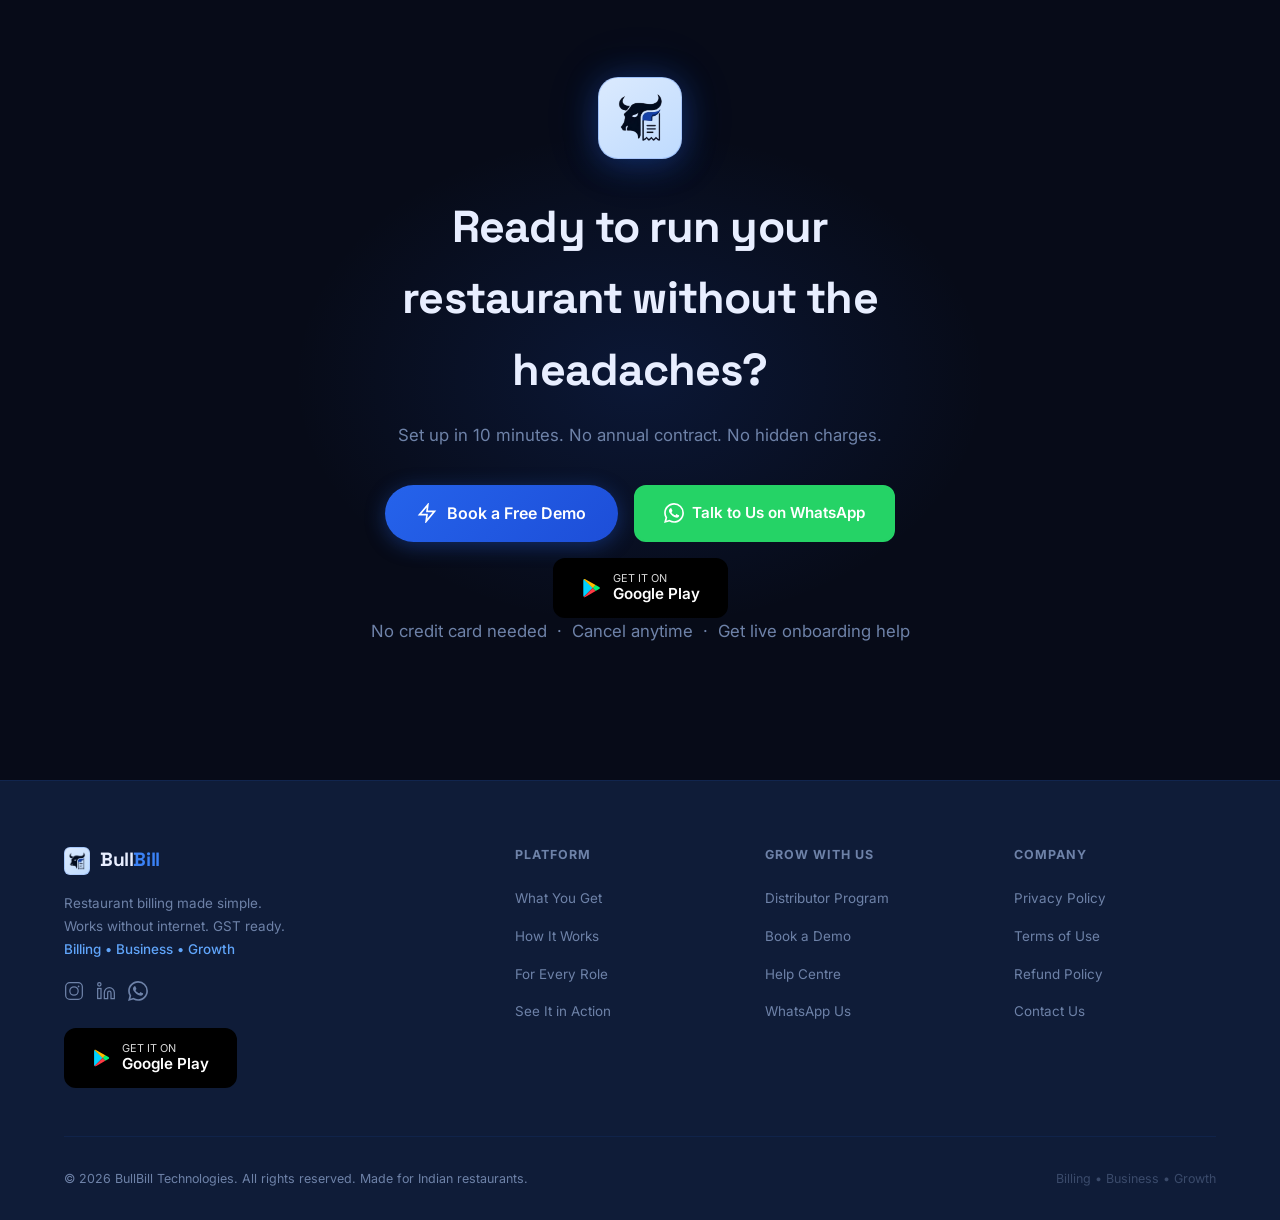
==== commit 05addf02: "feat: add Google Play download badge + Android install banner Adds a "Get it on Google Play" badge (" ====
--- a/index.html
+++ b/index.html
@@ -1163,6 +1163,10 @@
             <svg width="20" height="20" viewBox="0 0 24 24" fill="currentColor"><path d="M17.472 14.382c-.297-.149-1.758-.867-2.03-.967-.273-.099-.471-.148-.67.15-.197.297-.767.966-.94 1.164-.173.199-.347.223-.644.075-.297-.15-1.255-.463-2.39-1.475-.883-.788-1.48-1.761-1.653-2.059-.173-.297-.018-.458.13-.606.134-.133.298-.347.446-.52.149-.174.198-.298.298-.497.099-.198.05-.371-.025-.52-.075-.149-.669-1.612-.916-2.207-.242-.579-.487-.5-.669-.51-.173-.008-.371-.01-.57-.01-.198 0-.52.074-.792.372-.272.297-1.04 1.016-1.04 2.479 0 1.462 1.065 2.875 1.213 3.074.149.198 2.096 3.2 5.077 4.487.709.306 1.262.489 1.694.625.712.227 1.36.195 1.871.118.571-.085 1.758-.719 2.006-1.413.248-.694.248-1.289.173-1.413-.074-.124-.272-.198-.57-.347m-5.421 7.403h-.004a9.87 9.87 0 01-5.031-1.378l-.361-.214-3.741.982.998-3.648-.235-.374a9.86 9.86 0 01-1.51-5.26c.001-5.45 4.436-9.884 9.888-9.884 2.64 0 5.122 1.03 6.988 2.898a9.825 9.825 0 012.893 6.994c-.003 5.45-4.437 9.884-9.885 9.884m8.413-18.297A11.815 11.815 0 0012.05 0C5.495 0 .16 5.335.157 11.892c0 2.096.547 4.142 1.588 5.945L.057 24l6.305-1.654a11.882 11.882 0 005.683 1.448h.005c6.554 0 11.89-5.335 11.893-11.893a11.821 11.821 0 00-3.48-8.413z"/></svg>
             Talk to Us on WhatsApp
           </a>
+          <a href="https://play.google.com/store/apps/details?id=com.bullbill.app" target="_blank" rel="noopener" class="btn btn-playstore" onclick="if(window.gtag){gtag('event','playstore_click',{event_category:'engagement',event_label:'final_cta'});}">
+            <svg width="22" height="22" viewBox="0 0 24 24"><path fill="#00d2ff" d="M3 2.5c-.3.3-.5.7-.5 1.2v16.6c0 .5.2.9.5 1.2l.1.1L12.7 12v-.2L3.1 2.4z"/><path fill="#00f076" d="M15.9 15.2l-3.2-3.2v-.2l3.2-3.2.1.1 3.8 2.2c1.1.6 1.1 1.6 0 2.2l-3.9 2.1z"/><path fill="#ff3a44" d="M16 15.2L12.7 12 3 21.7c.4.4 1 .4 1.7.1L16 15.2"/><path fill="#ffbc00" d="M16 8.8L4.7 2.4C4 2 3.4 2.1 3 2.5l9.7 9.5L16 8.8z"/></svg>
+            <span class="playstore-text"><small>GET IT ON</small><span>Google Play</span></span>
+          </a>
         </div>
         <p class="cta-note">No credit card needed &nbsp;·&nbsp; Cancel anytime &nbsp;·&nbsp; Get live onboarding help</p>
       </div>
@@ -1194,6 +1198,12 @@
               <svg width="20" height="20" viewBox="0 0 24 24" fill="currentColor"><path d="M17.472 14.382c-.297-.149-1.758-.867-2.03-.967-.273-.099-.471-.148-.67.15-.197.297-.767.966-.94 1.164-.173.199-.347.223-.644.075-.297-.15-1.255-.463-2.39-1.475-.883-.788-1.48-1.761-1.653-2.059-.173-.297-.018-.458.13-.606.134-.133.298-.347.446-.52.149-.174.198-.298.298-.497.099-.198.05-.371-.025-.52-.075-.149-.669-1.612-.916-2.207-.242-.579-.487-.5-.669-.51-.173-.008-.371-.01-.57-.01-.198 0-.52.074-.792.372-.272.297-1.04 1.016-1.04 2.479 0 1.462 1.065 2.875 1.213 3.074.149.198 2.096 3.2 5.077 4.487.709.306 1.262.489 1.694.625.712.227 1.36.195 1.871.118.571-.085 1.758-.719 2.006-1.413.248-.694.248-1.289.173-1.413-.074-.124-.272-.198-.57-.347m-5.421 7.403h-.004a9.87 9.87 0 01-5.031-1.378l-.361-.214-3.741.982.998-3.648-.235-.374a9.86 9.86 0 01-1.51-5.26c.001-5.45 4.436-9.884 9.888-9.884 2.64 0 5.122 1.03 6.988 2.898a9.825 9.825 0 012.893 6.994c-.003 5.45-4.437 9.884-9.885 9.884m8.413-18.297A11.815 11.815 0 0012.05 0C5.495 0 .16 5.335.157 11.892c0 2.096.547 4.142 1.588 5.945L.057 24l6.305-1.654a11.882 11.882 0 005.683 1.448h.005c6.554 0 11.89-5.335 11.893-11.893a11.821 11.821 0 00-3.48-8.413z"/></svg>
             </a>
           </div>
+          <div class="footer-app-badge">
+            <a href="https://play.google.com/store/apps/details?id=com.bullbill.app" target="_blank" rel="noopener" class="btn btn-playstore" onclick="if(window.gtag){gtag('event','playstore_click',{event_category:'engagement',event_label:'footer'});}">
+              <svg width="20" height="20" viewBox="0 0 24 24"><path fill="#00d2ff" d="M3 2.5c-.3.3-.5.7-.5 1.2v16.6c0 .5.2.9.5 1.2l.1.1L12.7 12v-.2L3.1 2.4z"/><path fill="#00f076" d="M15.9 15.2l-3.2-3.2v-.2l3.2-3.2.1.1 3.8 2.2c1.1.6 1.1 1.6 0 2.2l-3.9 2.1z"/><path fill="#ff3a44" d="M16 15.2L12.7 12 3 21.7c.4.4 1 .4 1.7.1L16 15.2"/><path fill="#ffbc00" d="M16 8.8L4.7 2.4C4 2 3.4 2.1 3 2.5l9.7 9.5L16 8.8z"/></svg>
+              <span class="playstore-text"><small>GET IT ON</small><span>Google Play</span></span>
+            </a>
+          </div>
         </div>
         <div class="footer-links">
           <h5>Platform</h5>
@@ -1236,6 +1246,57 @@
     <span class="whatsapp-float-label">Need help?</span>
   </a>
 
+  <!-- Android app install banner: shown only to Android visitors, nudging
+       toward the native Play Store app instead of the mobile-web experience.
+       Dismiss is remembered for 14 days so it doesn't nag repeat visitors. -->
+  <div id="androidAppBanner" class="android-app-banner" role="dialog" aria-label="Install the BullBill app">
+    <img src="assets/images/logo-icon.png" alt="" class="android-app-banner-icon" />
+    <div class="android-app-banner-text">
+      <strong>Get the BullBill app</strong>
+      <span>Faster, and built for your phone</span>
+    </div>
+    <a href="https://play.google.com/store/apps/details?id=com.bullbill.app" target="_blank" rel="noopener"
+       class="android-app-banner-install"
+       onclick="if(window.gtag){gtag('event','playstore_click',{event_category:'engagement',event_label:'android_banner'});}">
+      Install
+    </a>
+    <button type="button" class="android-app-banner-close" aria-label="Dismiss" onclick="window.bbDismissAndroidBanner()">&times;</button>
+  </div>
+  <script>
+    (function () {
+      var DISMISS_KEY = 'bb_android_banner_dismissed_until';
+      var DISMISS_DAYS = 14;
+
+      function isDismissed() {
+        var until = parseInt(localStorage.getItem(DISMISS_KEY) || '0', 10);
+        return Date.now() < until;
+      }
+
+      window.bbDismissAndroidBanner = function () {
+        var el = document.getElementById('androidAppBanner');
+        if (el) el.classList.remove('visible');
+        document.body.classList.remove('bb-android-banner-visible');
+        localStorage.setItem(DISMISS_KEY, String(Date.now() + DISMISS_DAYS * 24 * 60 * 60 * 1000));
+      };
+
+      var isAndroid = /Android/i.test(navigator.userAgent);
+      if (!isAndroid || isDismissed()) return;
+
+      // Skip if already running as an installed PWA/TWA -- no point nudging
+      // someone who's already past the "install" step.
+      if (window.matchMedia && window.matchMedia('(display-mode: standalone)').matches) return;
+
+      window.addEventListener('load', function () {
+        setTimeout(function () {
+          var el = document.getElementById('androidAppBanner');
+          if (!el) return;
+          el.classList.add('visible');
+          document.body.classList.add('bb-android-banner-visible');
+        }, 800);
+      });
+    })();
+  </script>
+
   <script src="assets/js/script.js"></script>
 </body>
 </html>
--- a/assets/css/styles.css
+++ b/assets/css/styles.css
@@ -1789,6 +1789,43 @@
   transform: translateY(-2px);
 }
 
+.btn-playstore {
+  background: #000;
+  color: #fff;
+  border: 2px solid #000;
+  display: inline-flex;
+  align-items: center;
+  gap: 10px;
+  padding: 12px 26px;
+  border-radius: 12px;
+  font-weight: 600;
+  font-size: 0.95rem;
+  text-decoration: none;
+  transition: background 0.2s, transform 0.2s;
+}
+.btn-playstore:hover {
+  background: #1a1a1a;
+  transform: translateY(-2px);
+}
+.btn-playstore .playstore-text {
+  display: flex;
+  flex-direction: column;
+  align-items: flex-start;
+  line-height: 1.2;
+}
+.btn-playstore .playstore-text small {
+  font-size: 0.68rem;
+  font-weight: 400;
+  opacity: 0.85;
+}
+.btn-playstore .playstore-text span {
+  font-size: 0.95rem;
+}
+
+.footer-app-badge {
+  margin-top: 20px;
+}
+
 .btn-lg {
   padding: 16px 32px;
   font-size: 1rem;
@@ -1814,6 +1851,79 @@
   border-color: rgba(255,255,255,0.4);
   background: rgba(255,255,255,0.05);
 }
+
+/* ═══════════════════════════════════════════════════════════════════
+   ANDROID APP INSTALL BANNER
+   Deliberately bottom-fixed, not top -- the top of the page is already a
+   stacked trial-bar + navbar (see that section's own comment about a past
+   collision bug from two competing fixed top elements). Bottom is clear
+   except for the WhatsApp float button, which this banner pushes up via
+   body.bb-android-banner-visible so the two never overlap.
+   ═══════════════════════════════════════════════════════════════════ */
+.android-app-banner {
+  position: fixed;
+  left: 0; right: 0; bottom: 0;
+  z-index: 1200;
+  background: #0D1B3E;
+  border-top: 1px solid rgba(200, 168, 75, 0.25);
+  padding: 12px 16px;
+  display: flex;
+  align-items: center;
+  gap: 12px;
+  transform: translateY(100%);
+  transition: transform 0.35s ease;
+  box-shadow: 0 -8px 32px rgba(0,0,0,0.35);
+}
+.android-app-banner.visible { transform: translateY(0); }
+
+.android-app-banner-icon {
+  width: 40px; height: 40px;
+  border-radius: 10px;
+  flex-shrink: 0;
+}
+
+.android-app-banner-text {
+  flex: 1;
+  min-width: 0;
+  color: #fff;
+}
+.android-app-banner-text strong {
+  display: block;
+  font-size: 0.85rem;
+  font-weight: 700;
+}
+.android-app-banner-text span {
+  display: block;
+  font-size: 0.72rem;
+  color: rgba(255,255,255,0.65);
+  margin-top: 1px;
+}
+
+.android-app-banner-install {
+  background: #C8A84B;
+  color: #0D1B3E;
+  font-weight: 700;
+  font-size: 0.8rem;
+  padding: 9px 16px;
+  border-radius: 8px;
+  text-decoration: none;
+  white-space: nowrap;
+  flex-shrink: 0;
+}
+
+.android-app-banner-close {
+  background: none;
+  border: none;
+  color: rgba(255,255,255,0.5);
+  font-size: 1.3rem;
+  line-height: 1;
+  padding: 4px 6px;
+  cursor: pointer;
+  flex-shrink: 0;
+}
+.android-app-banner-close:hover { color: #fff; }
+
+body.bb-android-banner-visible .whatsapp-float { bottom: 92px; }
 
 /* ═══════════════════════════════════════════════════════════════════
    WHATSAPP FLOATING BUTTON
@@ -1832,6 +1942,7 @@
   gap: 10px;
   text-decoration: none;
   font-weight: 600;
+  transition: bottom 0.35s ease;
   font-size: 0.85rem;
   box-shadow: 0 8px 32px rgba(37,211,102,0.4);
   transition: transform 0.25s, box-shadow 0.25s, padding 0.25s;
